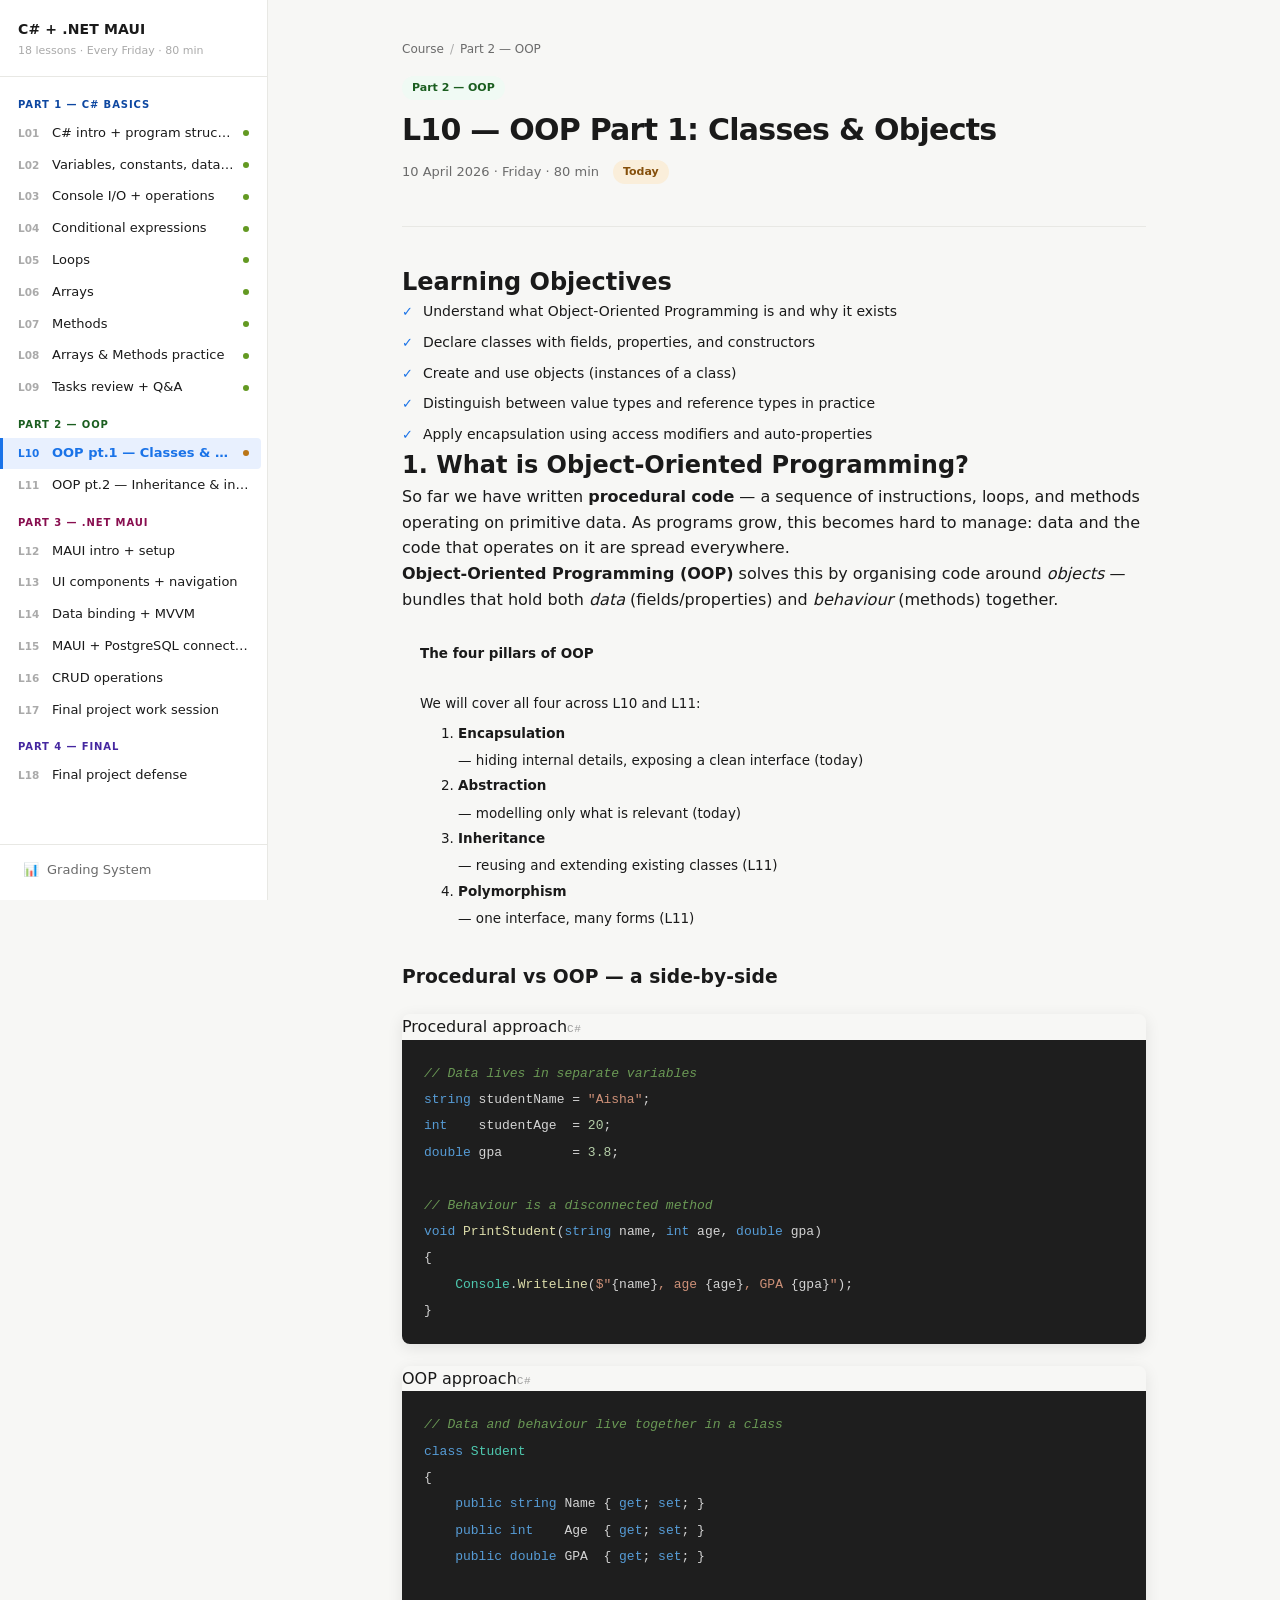
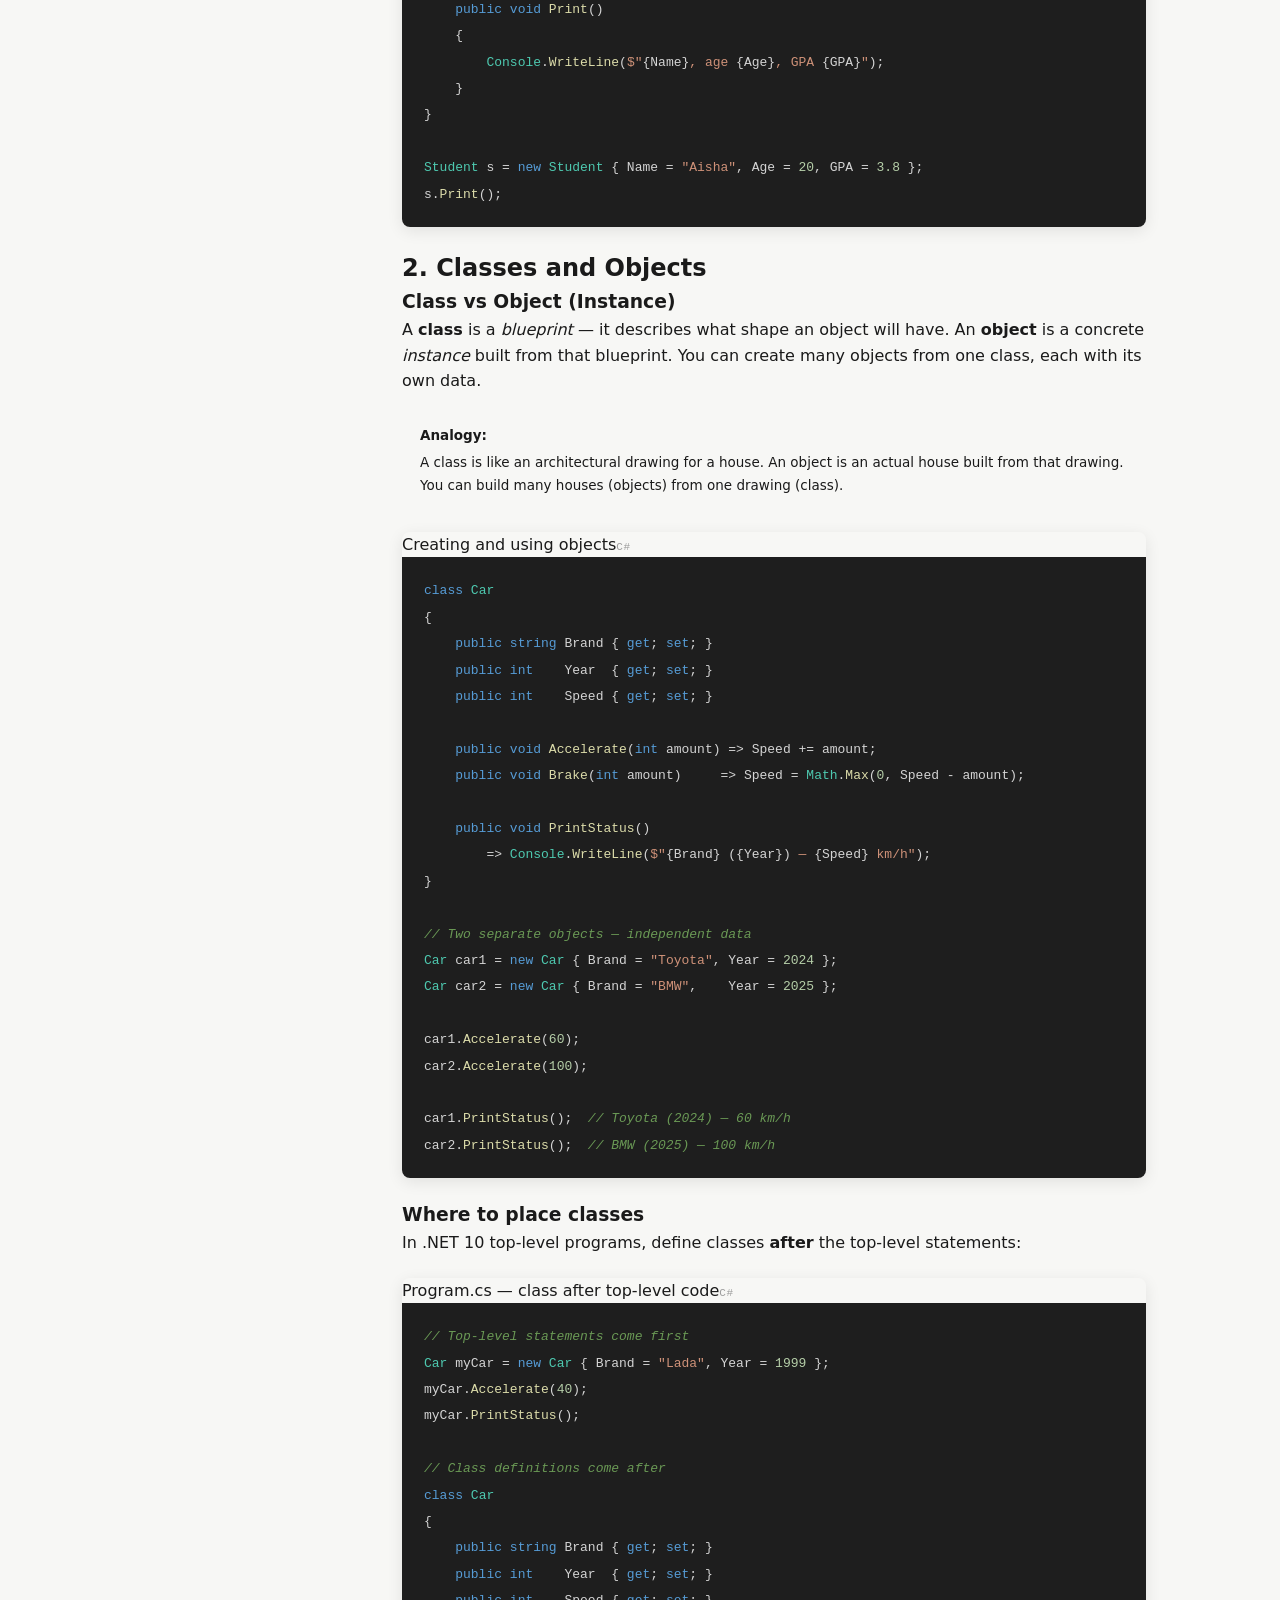
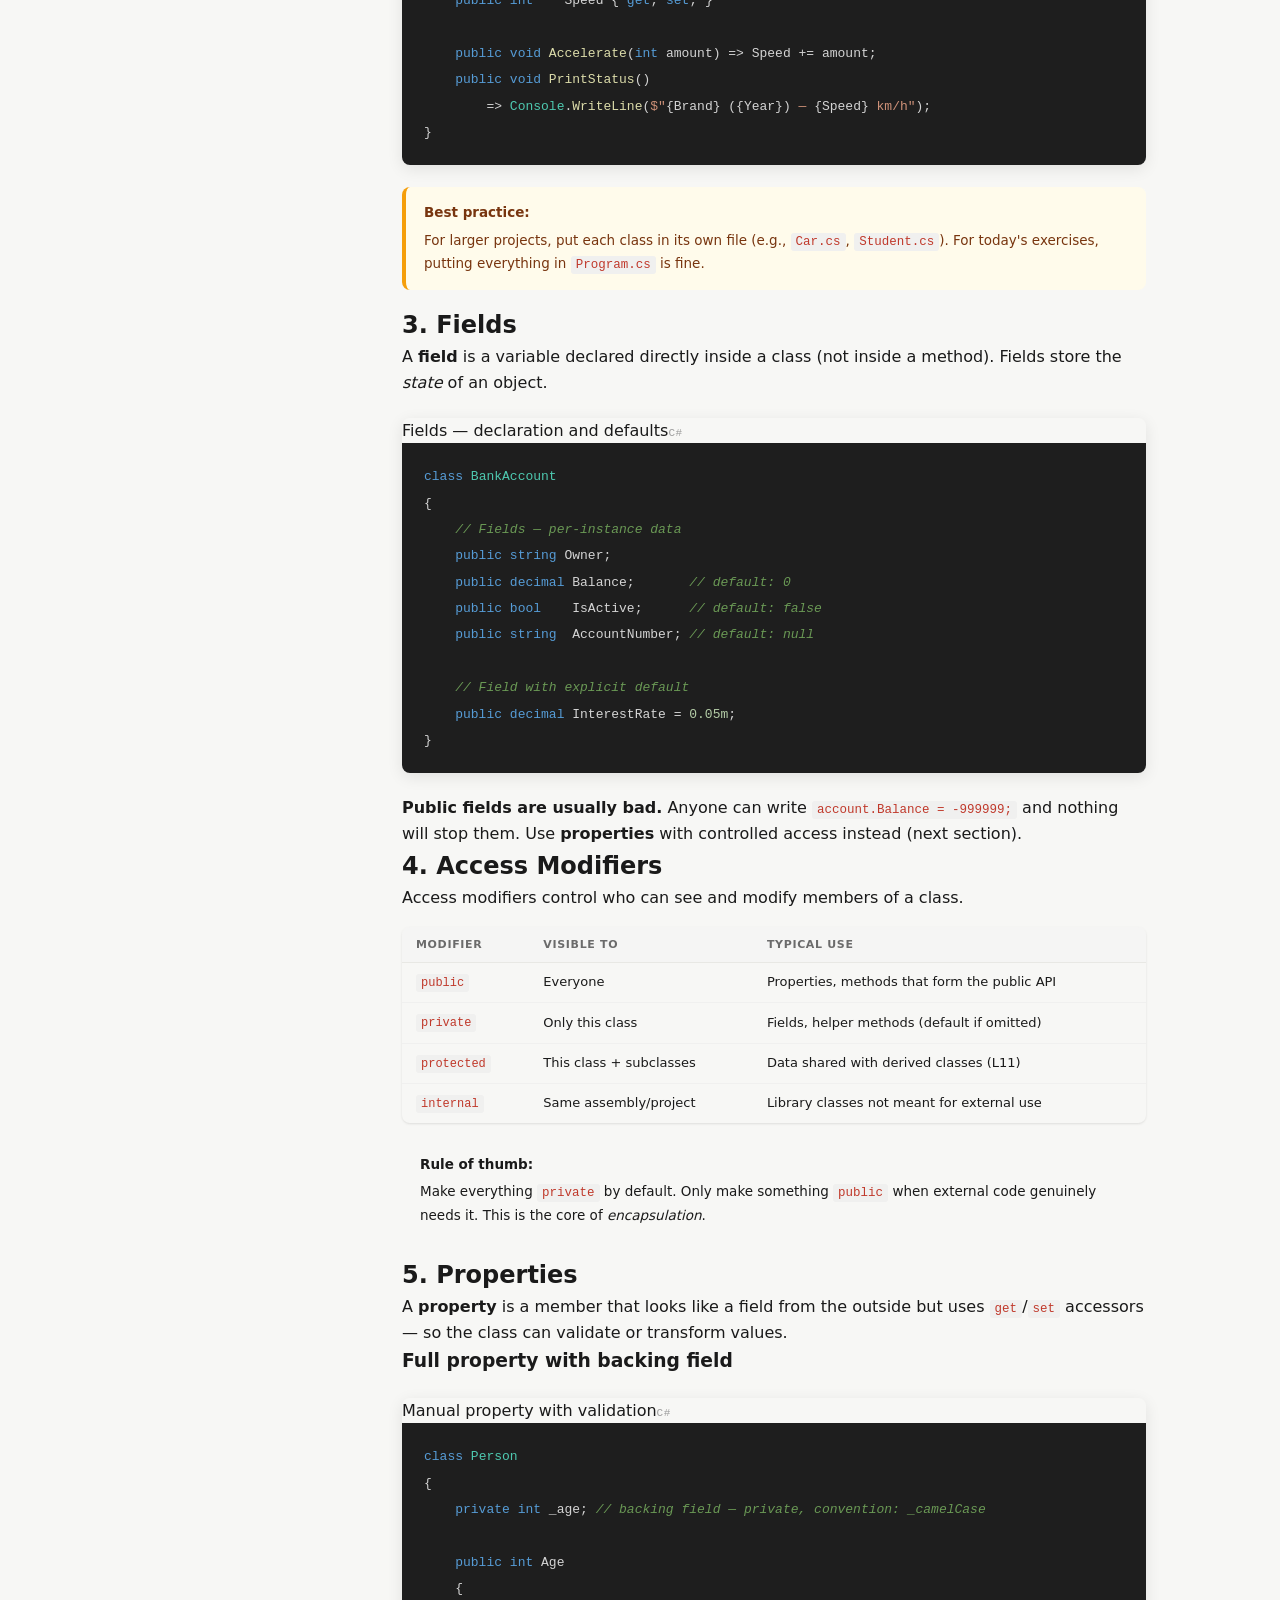
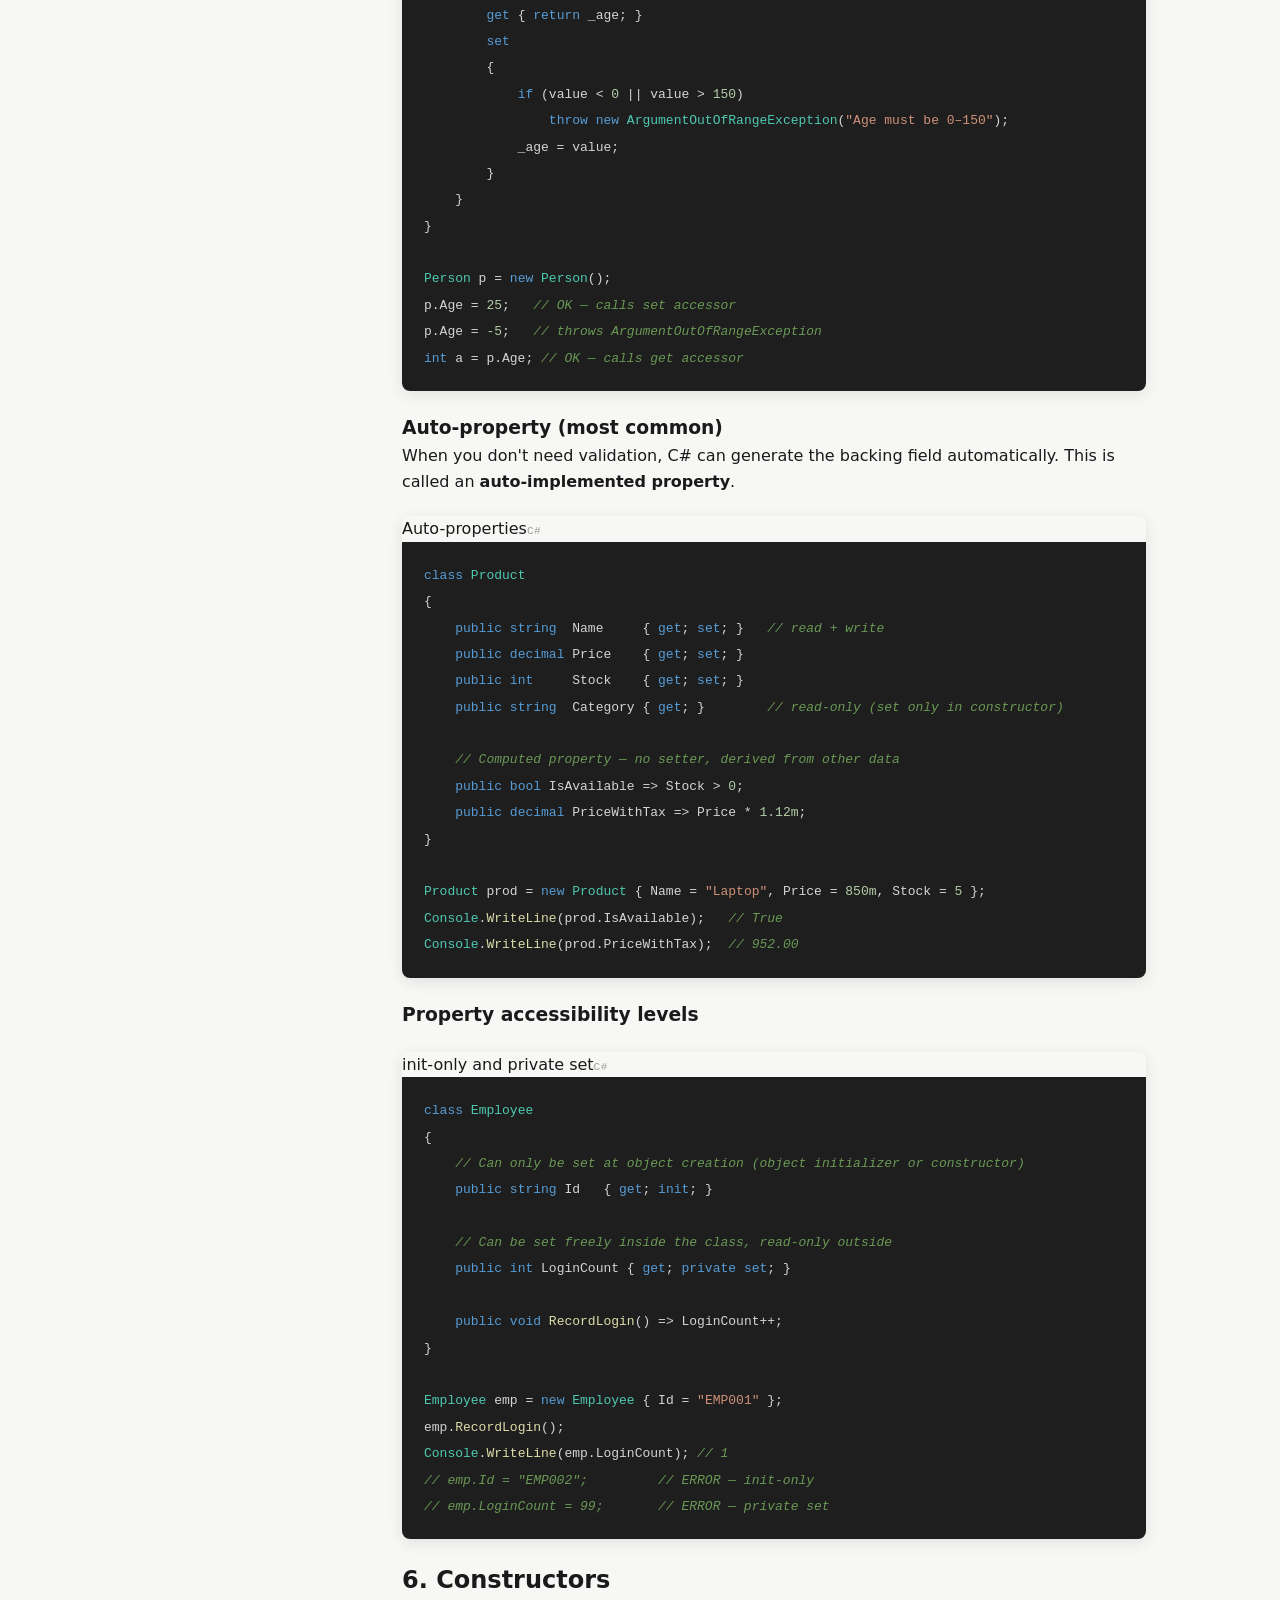
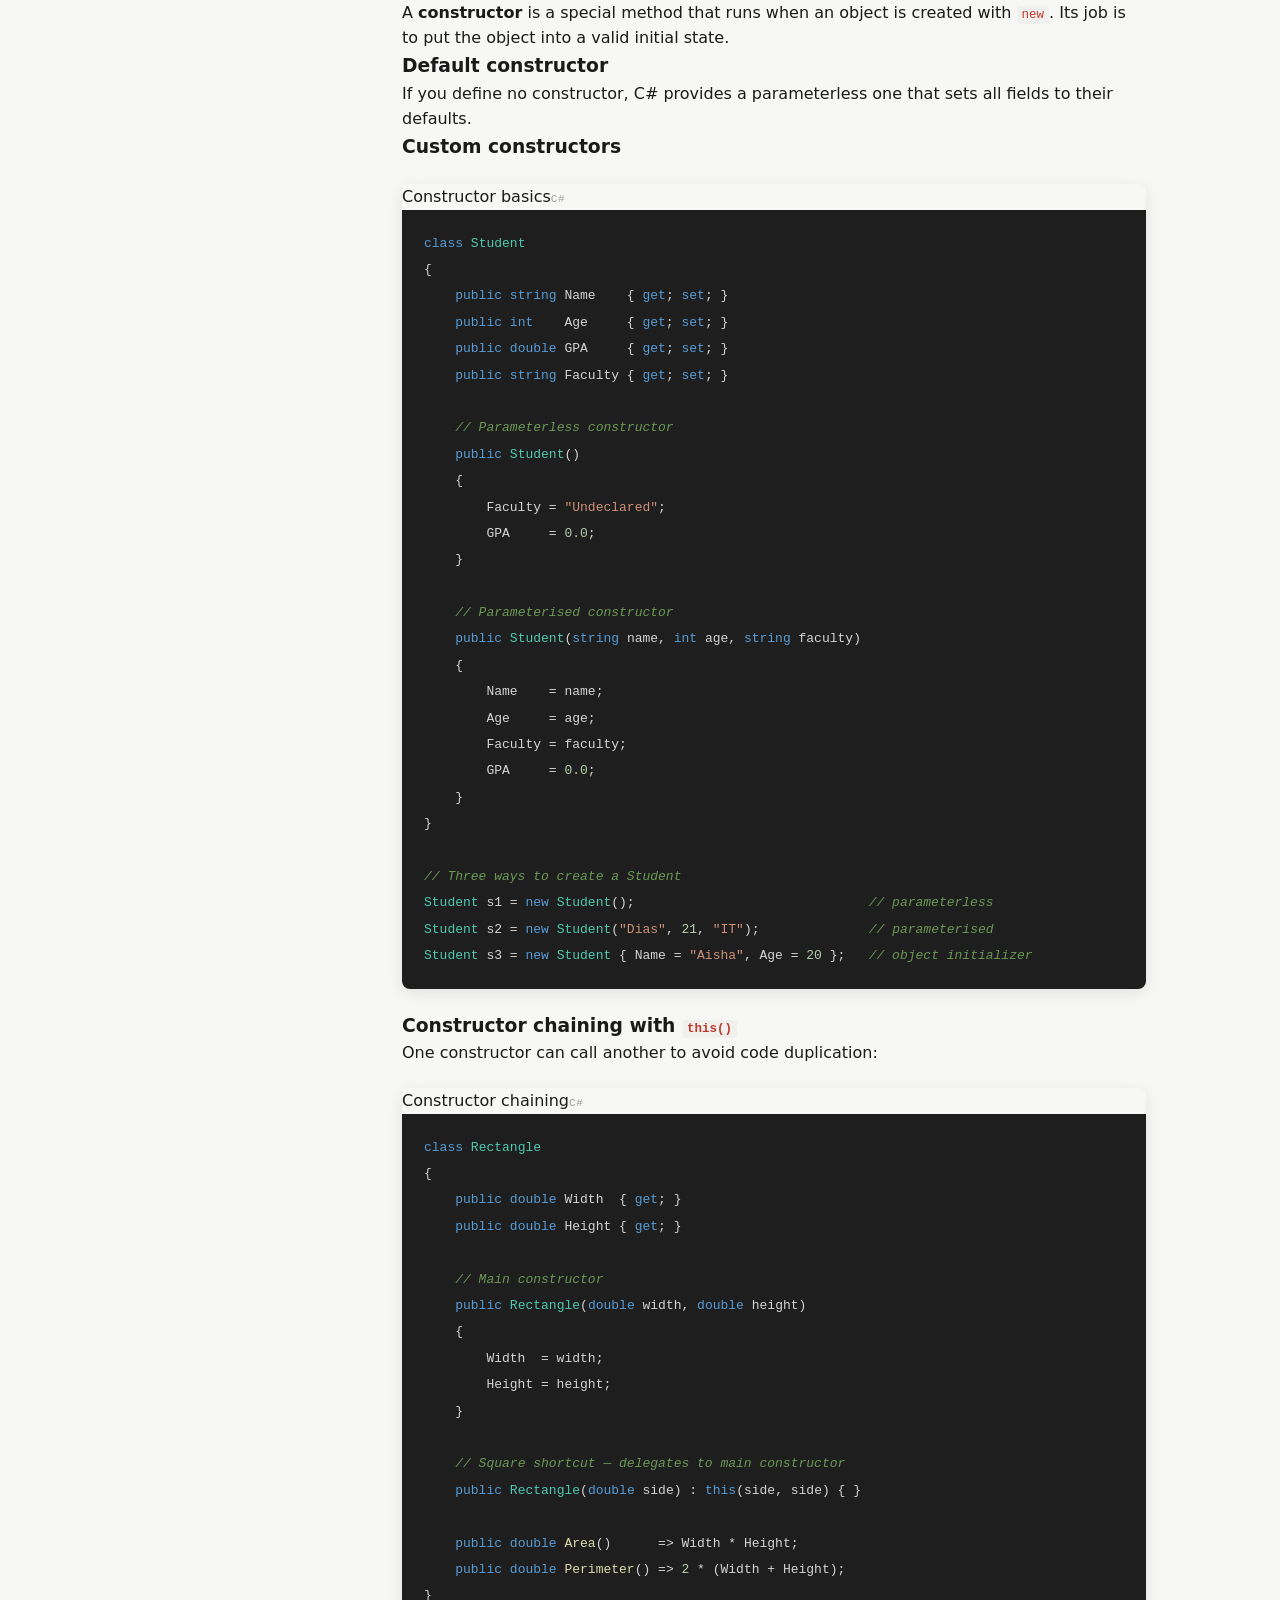
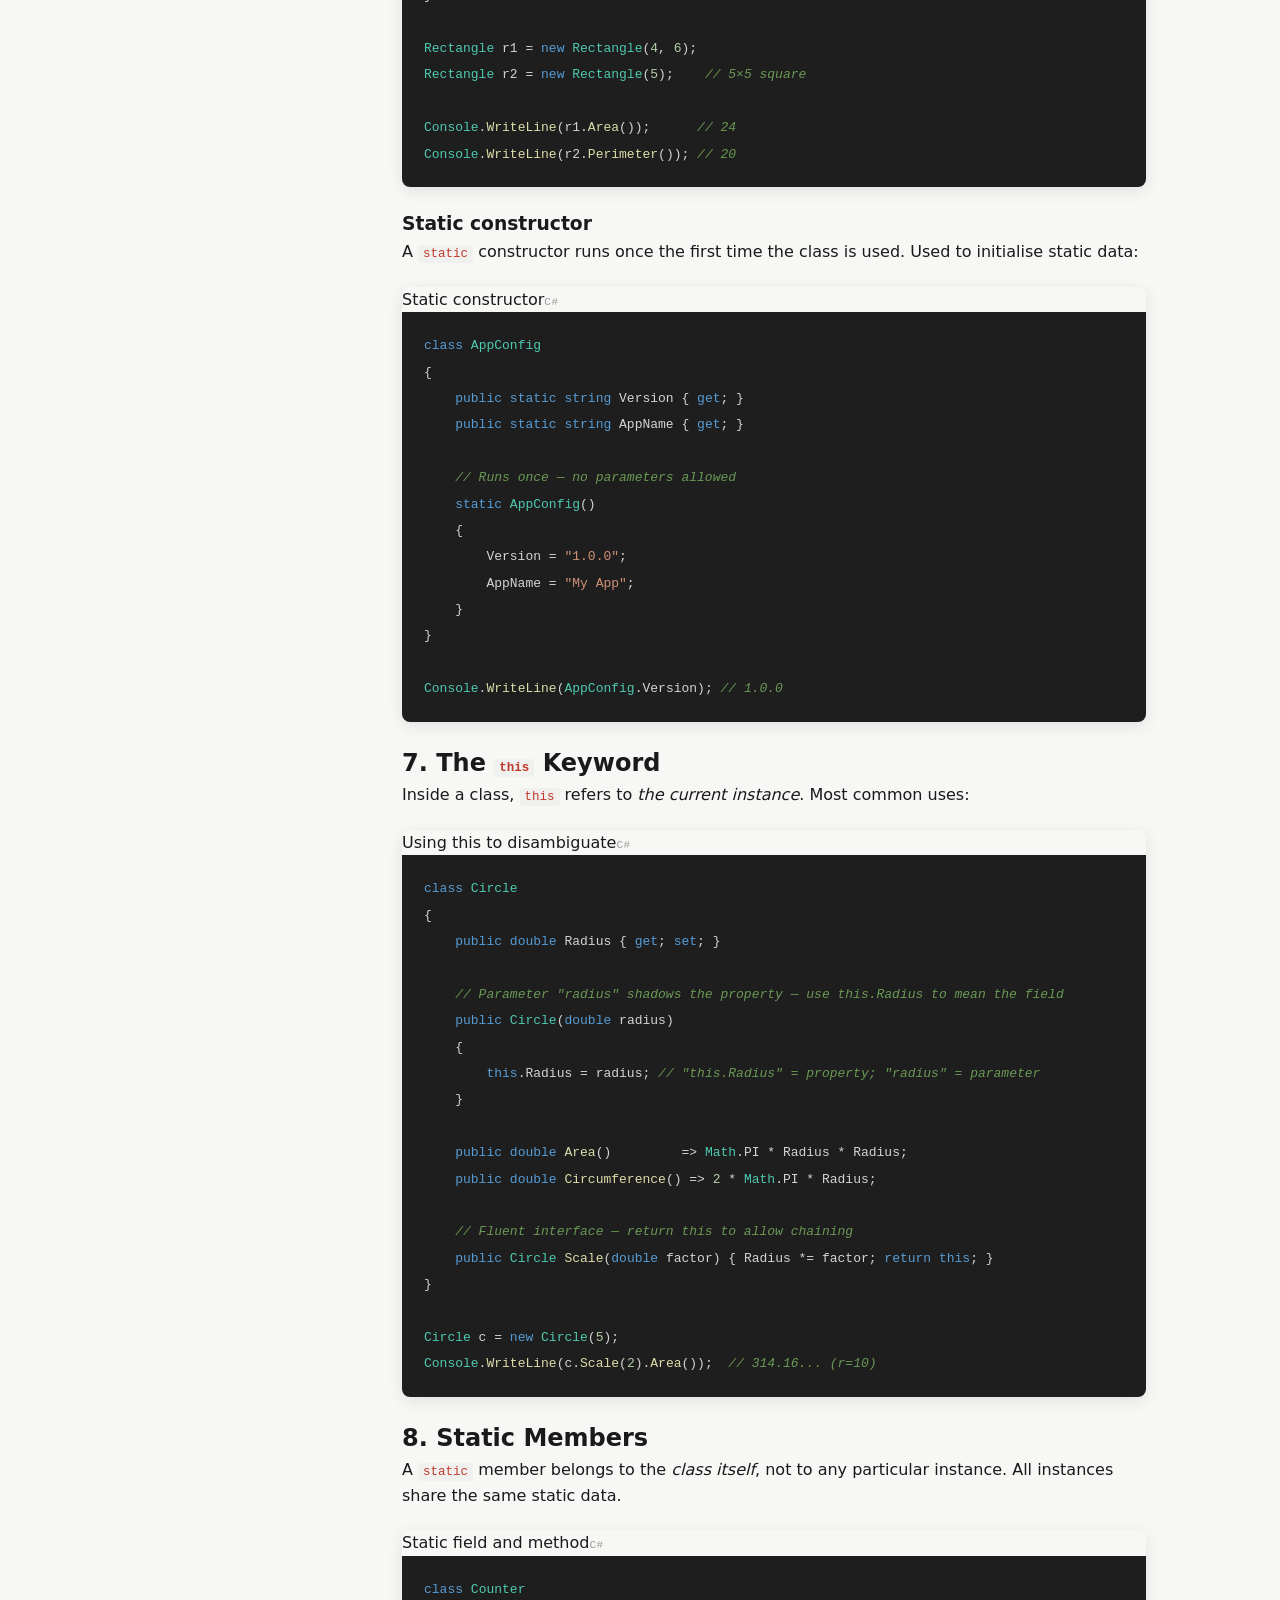
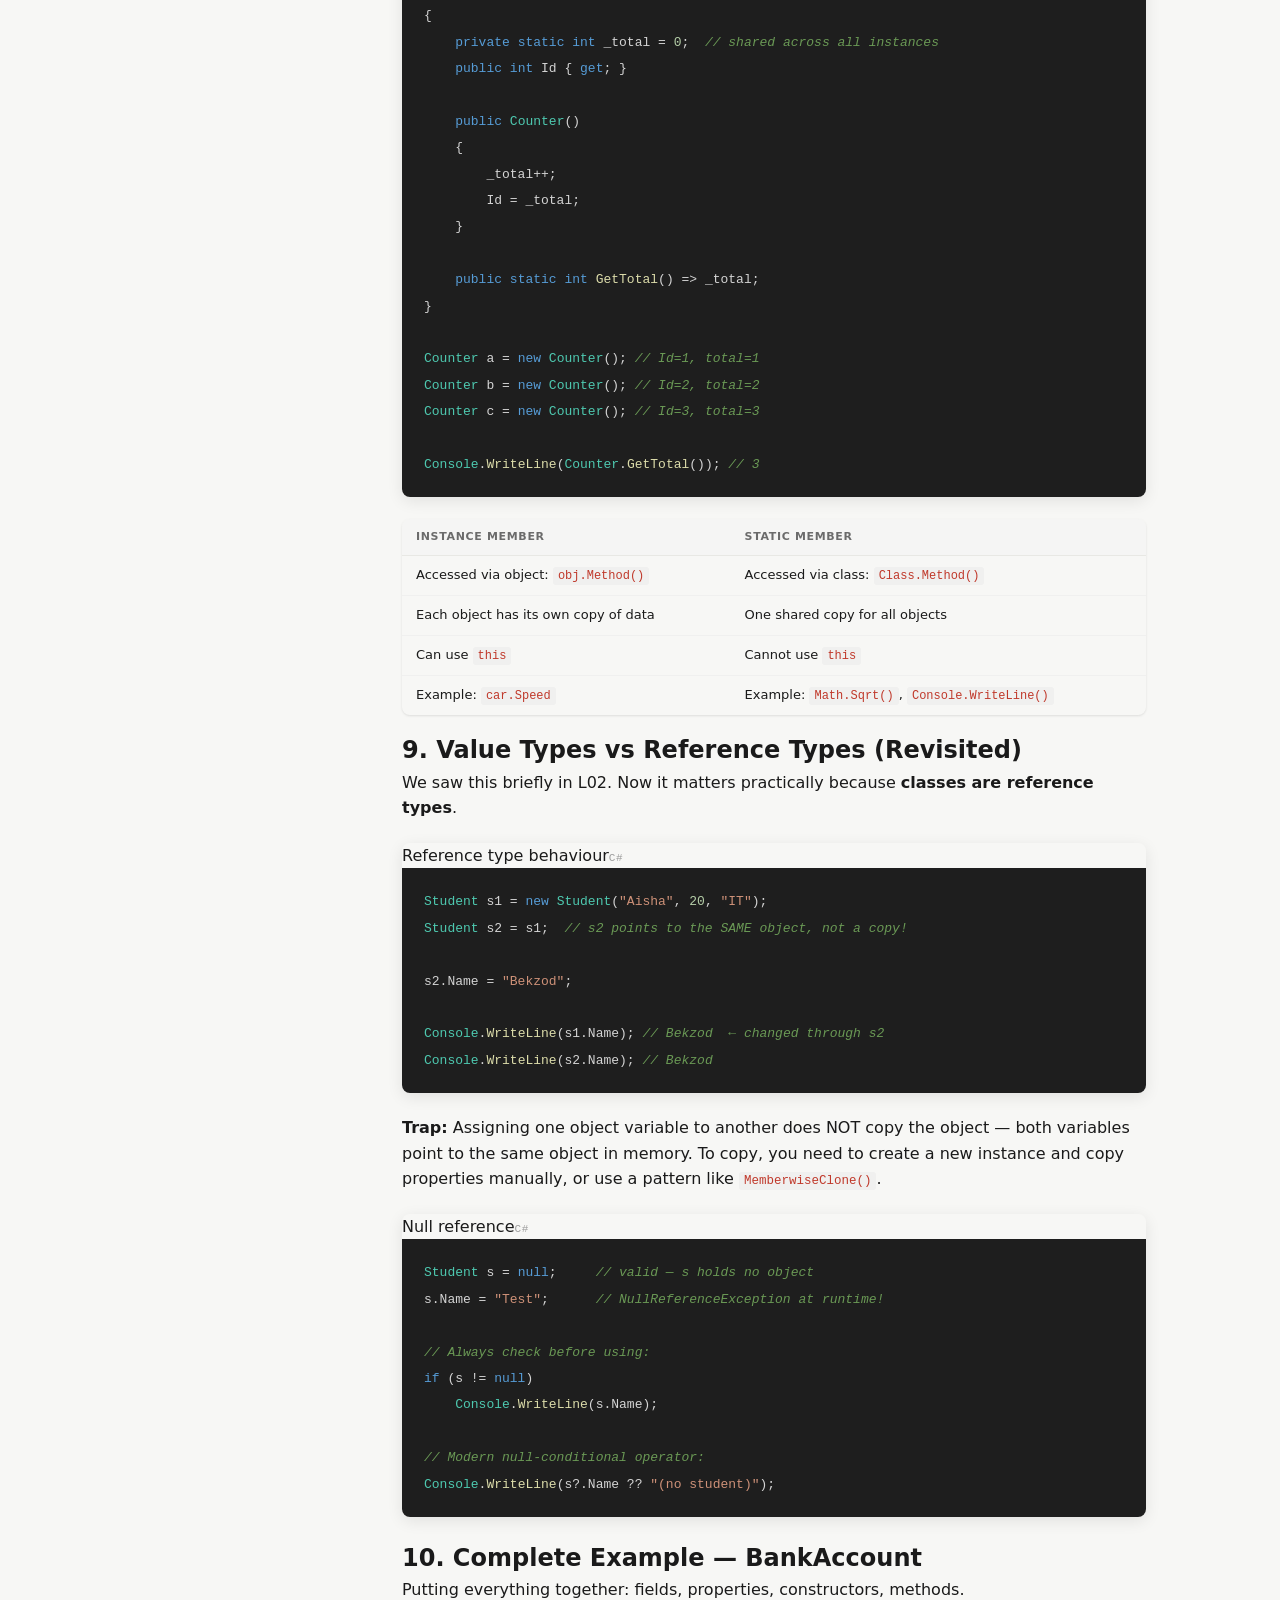
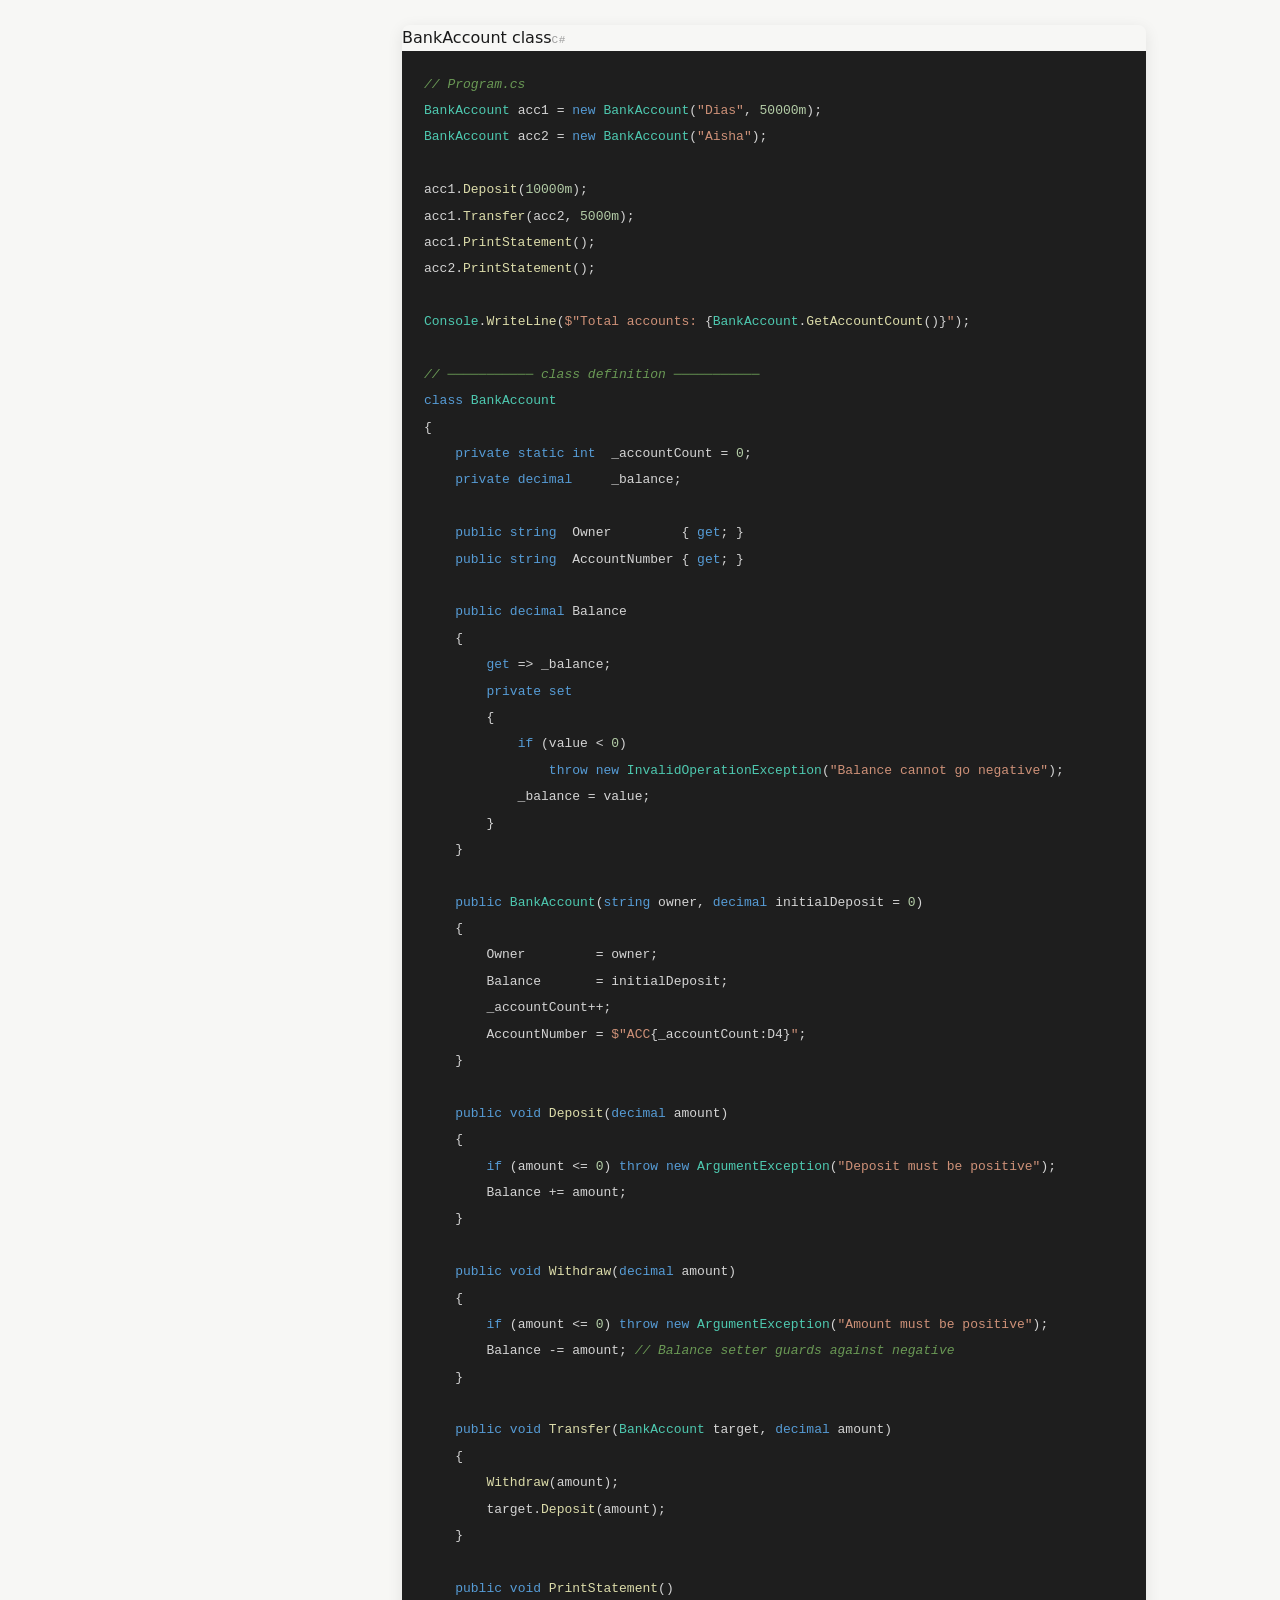
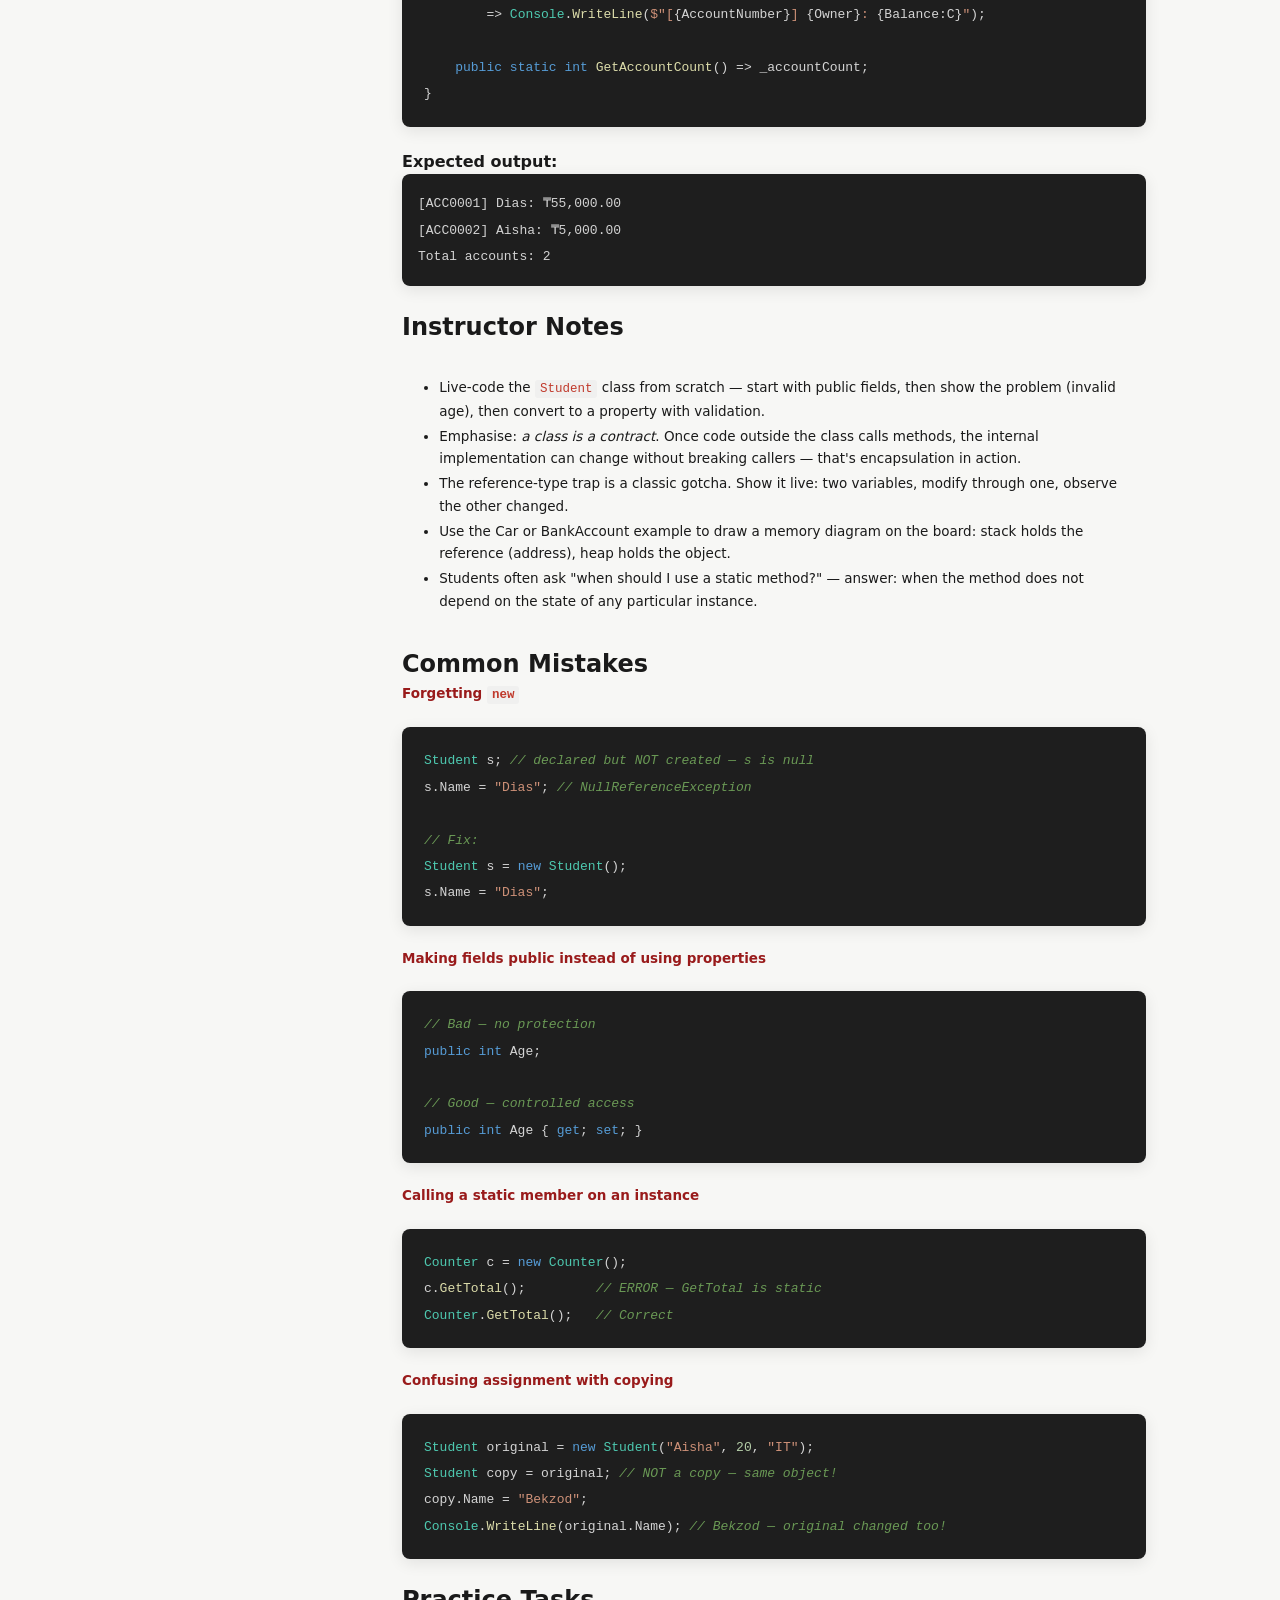
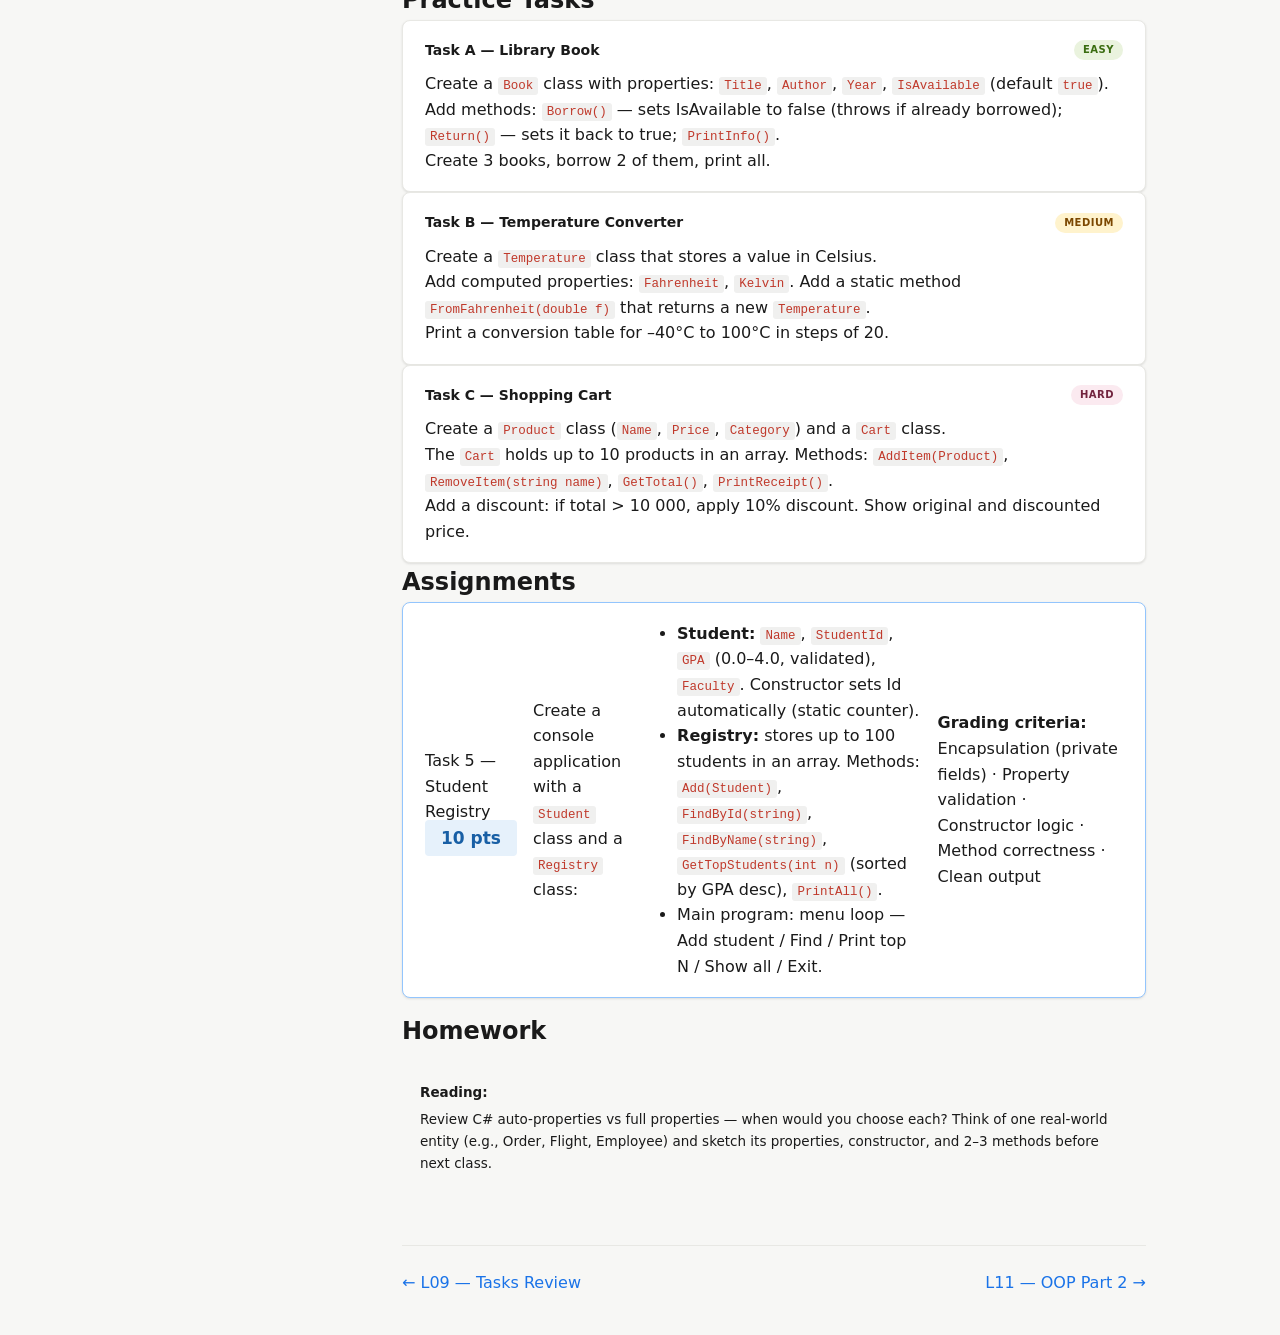
==== lessons/l10.html @ 63abb32a "Add files via upload" ====
<!DOCTYPE html>
<html lang="en">
<head>
  <meta charset="UTF-8">
  <meta name="viewport" content="width=device-width, initial-scale=1.0">
  <title>L10 — OOP Part 1: Classes &amp; Objects | C# + .NET MAUI</title>
  <link rel="stylesheet" href="../styles.css">
</head>
<body data-page="l10" data-root="../">

  <button class="hamburger" id="hamburger" aria-label="Toggle navigation" aria-expanded="false">
    <span></span><span></span><span></span>
  </button>
  <div class="sidebar-overlay" id="sidebar-overlay"></div>
  <aside id="sidebar" class="sidebar"></aside>

  <main class="main-content">
    <div class="content">

      <div class="lesson-header">
        <div class="breadcrumb">
          <a href="../index.html">Course</a>
          <span class="breadcrumb-sep">/</span>
          <span>Part 2 — OOP</span>
        </div>
        <span class="part-badge p2">Part 2 — OOP</span>
        <h1>L10 — OOP Part 1: Classes &amp; Objects</h1>
        <div class="lesson-meta-row">
          <span class="lesson-date">10 April 2026 &middot; Friday &middot; 80 min</span>
          <span class="status-badge today">Today</span>
        </div>
      </div>

      <!-- LEARNING OBJECTIVES -->
      <section class="section">
        <h2>Learning Objectives</h2>
        <ul class="objectives-list">
          <li>Understand what Object-Oriented Programming is and why it exists</li>
          <li>Declare classes with fields, properties, and constructors</li>
          <li>Create and use objects (instances of a class)</li>
          <li>Distinguish between value types and reference types in practice</li>
          <li>Apply encapsulation using access modifiers and auto-properties</li>
        </ul>
      </section>

      <!-- THEORY: WHAT IS OOP -->
      <section class="section">
        <h2>1. What is Object-Oriented Programming?</h2>
        <p>
          So far we have written <strong>procedural code</strong> — a sequence of instructions, loops, and methods
          operating on primitive data. As programs grow, this becomes hard to manage: data and the code that operates
          on it are spread everywhere.
        </p>
        <p>
          <strong>Object-Oriented Programming (OOP)</strong> solves this by organising code around <em>objects</em> —
          bundles that hold both <em>data</em> (fields/properties) and <em>behaviour</em> (methods) together.
        </p>

        <div class="info-box">
          <strong>The four pillars of OOP</strong><br>
          We will cover all four across L10 and L11:
          <ol style="margin:0.5rem 0 0 1.2rem;">
            <li><strong>Encapsulation</strong> — hiding internal details, exposing a clean interface (today)</li>
            <li><strong>Abstraction</strong> — modelling only what is relevant (today)</li>
            <li><strong>Inheritance</strong> — reusing and extending existing classes (L11)</li>
            <li><strong>Polymorphism</strong> — one interface, many forms (L11)</li>
          </ol>
        </div>

        <h3>Procedural vs OOP — a side-by-side</h3>
        <div class="code-block">
          <div class="code-header"><span>Procedural approach</span><span class="code-lang">C#</span></div>
          <pre><code><span class="cmt">// Data lives in separate variables</span>
<span class="kw">string</span> studentName = <span class="str">"Aisha"</span>;
<span class="kw">int</span>    studentAge  = <span class="num">20</span>;
<span class="kw">double</span> gpa         = <span class="num">3.8</span>;

<span class="cmt">// Behaviour is a disconnected method</span>
<span class="kw">void</span> <span class="met">PrintStudent</span>(<span class="kw">string</span> name, <span class="kw">int</span> age, <span class="kw">double</span> gpa)
{
    <span class="cls">Console</span>.<span class="met">WriteLine</span>(<span class="str">$"</span>{name}<span class="str">, age </span>{age}<span class="str">, GPA </span>{gpa}<span class="str">"</span>);
}</code></pre>
        </div>

        <div class="code-block">
          <div class="code-header"><span>OOP approach</span><span class="code-lang">C#</span></div>
          <pre><code><span class="cmt">// Data and behaviour live together in a class</span>
<span class="kw">class</span> <span class="cls">Student</span>
{
    <span class="kw">public string</span> Name { <span class="kw">get</span>; <span class="kw">set</span>; }
    <span class="kw">public int</span>    Age  { <span class="kw">get</span>; <span class="kw">set</span>; }
    <span class="kw">public double</span> GPA  { <span class="kw">get</span>; <span class="kw">set</span>; }

    <span class="kw">public void</span> <span class="met">Print</span>()
    {
        <span class="cls">Console</span>.<span class="met">WriteLine</span>(<span class="str">$"</span>{Name}<span class="str">, age </span>{Age}<span class="str">, GPA </span>{GPA}<span class="str">"</span>);
    }
}

<span class="cls">Student</span> s = <span class="kw">new</span> <span class="cls">Student</span> { Name = <span class="str">"Aisha"</span>, Age = <span class="num">20</span>, GPA = <span class="num">3.8</span> };
s.<span class="met">Print</span>();</code></pre>
        </div>
      </section>

      <!-- THEORY: CLASSES -->
      <section class="section">
        <h2>2. Classes and Objects</h2>

        <h3>Class vs Object (Instance)</h3>
        <p>
          A <strong>class</strong> is a <em>blueprint</em> — it describes what shape an object will have.
          An <strong>object</strong> is a concrete <em>instance</em> built from that blueprint.
          You can create many objects from one class, each with its own data.
        </p>

        <div class="info-box">
          <strong>Analogy:</strong> A class is like an architectural drawing for a house.
          An object is an actual house built from that drawing.
          You can build many houses (objects) from one drawing (class).
        </div>

        <div class="code-block">
          <div class="code-header"><span>Creating and using objects</span><span class="code-lang">C#</span></div>
          <pre><code><span class="kw">class</span> <span class="cls">Car</span>
{
    <span class="kw">public string</span> Brand { <span class="kw">get</span>; <span class="kw">set</span>; }
    <span class="kw">public int</span>    Year  { <span class="kw">get</span>; <span class="kw">set</span>; }
    <span class="kw">public int</span>    Speed { <span class="kw">get</span>; <span class="kw">set</span>; }

    <span class="kw">public void</span> <span class="met">Accelerate</span>(<span class="kw">int</span> amount) => Speed += amount;
    <span class="kw">public void</span> <span class="met">Brake</span>(<span class="kw">int</span> amount)     => Speed = <span class="cls">Math</span>.<span class="met">Max</span>(<span class="num">0</span>, Speed - amount);

    <span class="kw">public void</span> <span class="met">PrintStatus</span>()
        => <span class="cls">Console</span>.<span class="met">WriteLine</span>(<span class="str">$"</span>{Brand} ({Year})<span class="str"> — </span>{Speed}<span class="str"> km/h"</span>);
}

<span class="cmt">// Two separate objects — independent data</span>
<span class="cls">Car</span> car1 = <span class="kw">new</span> <span class="cls">Car</span> { Brand = <span class="str">"Toyota"</span>, Year = <span class="num">2024</span> };
<span class="cls">Car</span> car2 = <span class="kw">new</span> <span class="cls">Car</span> { Brand = <span class="str">"BMW"</span>,    Year = <span class="num">2025</span> };

car1.<span class="met">Accelerate</span>(<span class="num">60</span>);
car2.<span class="met">Accelerate</span>(<span class="num">100</span>);

car1.<span class="met">PrintStatus</span>();  <span class="cmt">// Toyota (2024) — 60 km/h</span>
car2.<span class="met">PrintStatus</span>();  <span class="cmt">// BMW (2025) — 100 km/h</span></code></pre>
        </div>

        <h3>Where to place classes</h3>
        <p>In .NET 10 top-level programs, define classes <strong>after</strong> the top-level statements:</p>
        <div class="code-block">
          <div class="code-header"><span>Program.cs — class after top-level code</span><span class="code-lang">C#</span></div>
          <pre><code><span class="cmt">// Top-level statements come first</span>
<span class="cls">Car</span> myCar = <span class="kw">new</span> <span class="cls">Car</span> { Brand = <span class="str">"Lada"</span>, Year = <span class="num">1999</span> };
myCar.<span class="met">Accelerate</span>(<span class="num">40</span>);
myCar.<span class="met">PrintStatus</span>();

<span class="cmt">// Class definitions come after</span>
<span class="kw">class</span> <span class="cls">Car</span>
{
    <span class="kw">public string</span> Brand { <span class="kw">get</span>; <span class="kw">set</span>; }
    <span class="kw">public int</span>    Year  { <span class="kw">get</span>; <span class="kw">set</span>; }
    <span class="kw">public int</span>    Speed { <span class="kw">get</span>; <span class="kw">set</span>; }

    <span class="kw">public void</span> <span class="met">Accelerate</span>(<span class="kw">int</span> amount) => Speed += amount;
    <span class="kw">public void</span> <span class="met">PrintStatus</span>()
        => <span class="cls">Console</span>.<span class="met">WriteLine</span>(<span class="str">$"</span>{Brand} ({Year})<span class="str"> — </span>{Speed}<span class="str"> km/h"</span>);
}</code></pre>
        </div>

        <div class="info-box warning">
          <strong>Best practice:</strong> For larger projects, put each class in its own file
          (e.g., <code>Car.cs</code>, <code>Student.cs</code>). For today's exercises, putting
          everything in <code>Program.cs</code> is fine.
        </div>
      </section>

      <!-- THEORY: FIELDS -->
      <section class="section">
        <h2>3. Fields</h2>
        <p>
          A <strong>field</strong> is a variable declared directly inside a class (not inside a method).
          Fields store the <em>state</em> of an object.
        </p>
        <div class="code-block">
          <div class="code-header"><span>Fields — declaration and defaults</span><span class="code-lang">C#</span></div>
          <pre><code><span class="kw">class</span> <span class="cls">BankAccount</span>
{
    <span class="cmt">// Fields — per-instance data</span>
    <span class="kw">public string</span> Owner;
    <span class="kw">public decimal</span> Balance;       <span class="cmt">// default: 0</span>
    <span class="kw">public bool</span>    IsActive;      <span class="cmt">// default: false</span>
    <span class="kw">public string</span>  AccountNumber; <span class="cmt">// default: null</span>

    <span class="cmt">// Field with explicit default</span>
    <span class="kw">public decimal</span> InterestRate = <span class="num">0.05m</span>;
}</code></pre>
        </div>

        <div class="warning-box">
          <strong>Public fields are usually bad.</strong> Anyone can write
          <code>account.Balance = -999999;</code> and nothing will stop them.
          Use <strong>properties</strong> with controlled access instead (next section).
        </div>
      </section>

      <!-- THEORY: ACCESS MODIFIERS -->
      <section class="section">
        <h2>4. Access Modifiers</h2>
        <p>Access modifiers control who can see and modify members of a class.</p>

        <table class="data-table">
          <thead>
            <tr>
              <th>Modifier</th>
              <th>Visible to</th>
              <th>Typical use</th>
            </tr>
          </thead>
          <tbody>
            <tr>
              <td><code>public</code></td>
              <td>Everyone</td>
              <td>Properties, methods that form the public API</td>
            </tr>
            <tr>
              <td><code>private</code></td>
              <td>Only this class</td>
              <td>Fields, helper methods (default if omitted)</td>
            </tr>
            <tr>
              <td><code>protected</code></td>
              <td>This class + subclasses</td>
              <td>Data shared with derived classes (L11)</td>
            </tr>
            <tr>
              <td><code>internal</code></td>
              <td>Same assembly/project</td>
              <td>Library classes not meant for external use</td>
            </tr>
          </tbody>
        </table>

        <div class="info-box">
          <strong>Rule of thumb:</strong> Make everything <code>private</code> by default.
          Only make something <code>public</code> when external code genuinely needs it.
          This is the core of <em>encapsulation</em>.
        </div>
      </section>

      <!-- THEORY: PROPERTIES -->
      <section class="section">
        <h2>5. Properties</h2>
        <p>
          A <strong>property</strong> is a member that looks like a field from the outside
          but uses <code>get</code>/<code>set</code> accessors — so the class can validate or transform values.
        </p>

        <h3>Full property with backing field</h3>
        <div class="code-block">
          <div class="code-header"><span>Manual property with validation</span><span class="code-lang">C#</span></div>
          <pre><code><span class="kw">class</span> <span class="cls">Person</span>
{
    <span class="kw">private int</span> _age; <span class="cmt">// backing field — private, convention: _camelCase</span>

    <span class="kw">public int</span> Age
    {
        <span class="kw">get</span> { <span class="kw">return</span> _age; }
        <span class="kw">set</span>
        {
            <span class="kw">if</span> (value &lt; <span class="num">0</span> || value &gt; <span class="num">150</span>)
                <span class="kw">throw new</span> <span class="cls">ArgumentOutOfRangeException</span>(<span class="str">"Age must be 0–150"</span>);
            _age = value;
        }
    }
}

<span class="cls">Person</span> p = <span class="kw">new</span> <span class="cls">Person</span>();
p.Age = <span class="num">25</span>;   <span class="cmt">// OK — calls set accessor</span>
p.Age = <span class="num">-5</span>;   <span class="cmt">// throws ArgumentOutOfRangeException</span>
<span class="kw">int</span> a = p.Age; <span class="cmt">// OK — calls get accessor</span></code></pre>
        </div>

        <h3>Auto-property (most common)</h3>
        <p>
          When you don't need validation, C# can generate the backing field automatically.
          This is called an <strong>auto-implemented property</strong>.
        </p>
        <div class="code-block">
          <div class="code-header"><span>Auto-properties</span><span class="code-lang">C#</span></div>
          <pre><code><span class="kw">class</span> <span class="cls">Product</span>
{
    <span class="kw">public string</span>  Name     { <span class="kw">get</span>; <span class="kw">set</span>; }   <span class="cmt">// read + write</span>
    <span class="kw">public decimal</span> Price    { <span class="kw">get</span>; <span class="kw">set</span>; }
    <span class="kw">public int</span>     Stock    { <span class="kw">get</span>; <span class="kw">set</span>; }
    <span class="kw">public string</span>  Category { <span class="kw">get</span>; }        <span class="cmt">// read-only (set only in constructor)</span>

    <span class="cmt">// Computed property — no setter, derived from other data</span>
    <span class="kw">public bool</span> IsAvailable =&gt; Stock &gt; <span class="num">0</span>;
    <span class="kw">public decimal</span> PriceWithTax =&gt; Price * <span class="num">1.12m</span>;
}

<span class="cls">Product</span> prod = <span class="kw">new</span> <span class="cls">Product</span> { Name = <span class="str">"Laptop"</span>, Price = <span class="num">850m</span>, Stock = <span class="num">5</span> };
<span class="cls">Console</span>.<span class="met">WriteLine</span>(prod.IsAvailable);   <span class="cmt">// True</span>
<span class="cls">Console</span>.<span class="met">WriteLine</span>(prod.PriceWithTax);  <span class="cmt">// 952.00</span></code></pre>
        </div>

        <h3>Property accessibility levels</h3>
        <div class="code-block">
          <div class="code-header"><span>init-only and private set</span><span class="code-lang">C#</span></div>
          <pre><code><span class="kw">class</span> <span class="cls">Employee</span>
{
    <span class="cmt">// Can only be set at object creation (object initializer or constructor)</span>
    <span class="kw">public string</span> Id   { <span class="kw">get</span>; <span class="kw">init</span>; }

    <span class="cmt">// Can be set freely inside the class, read-only outside</span>
    <span class="kw">public int</span> LoginCount { <span class="kw">get</span>; <span class="kw">private set</span>; }

    <span class="kw">public void</span> <span class="met">RecordLogin</span>() => LoginCount++;
}

<span class="cls">Employee</span> emp = <span class="kw">new</span> <span class="cls">Employee</span> { Id = <span class="str">"EMP001"</span> };
emp.<span class="met">RecordLogin</span>();
<span class="cls">Console</span>.<span class="met">WriteLine</span>(emp.LoginCount); <span class="cmt">// 1</span>
<span class="cmt">// emp.Id = "EMP002";         // ERROR — init-only</span>
<span class="cmt">// emp.LoginCount = 99;       // ERROR — private set</span></code></pre>
        </div>
      </section>

      <!-- THEORY: CONSTRUCTORS -->
      <section class="section">
        <h2>6. Constructors</h2>
        <p>
          A <strong>constructor</strong> is a special method that runs when an object is created with <code>new</code>.
          Its job is to put the object into a valid initial state.
        </p>

        <h3>Default constructor</h3>
        <p>If you define no constructor, C# provides a parameterless one that sets all fields to their defaults.</p>

        <h3>Custom constructors</h3>
        <div class="code-block">
          <div class="code-header"><span>Constructor basics</span><span class="code-lang">C#</span></div>
          <pre><code><span class="kw">class</span> <span class="cls">Student</span>
{
    <span class="kw">public string</span> Name    { <span class="kw">get</span>; <span class="kw">set</span>; }
    <span class="kw">public int</span>    Age     { <span class="kw">get</span>; <span class="kw">set</span>; }
    <span class="kw">public double</span> GPA     { <span class="kw">get</span>; <span class="kw">set</span>; }
    <span class="kw">public string</span> Faculty { <span class="kw">get</span>; <span class="kw">set</span>; }

    <span class="cmt">// Parameterless constructor</span>
    <span class="kw">public</span> <span class="cls">Student</span>()
    {
        Faculty = <span class="str">"Undeclared"</span>;
        GPA     = <span class="num">0.0</span>;
    }

    <span class="cmt">// Parameterised constructor</span>
    <span class="kw">public</span> <span class="cls">Student</span>(<span class="kw">string</span> name, <span class="kw">int</span> age, <span class="kw">string</span> faculty)
    {
        Name    = name;
        Age     = age;
        Faculty = faculty;
        GPA     = <span class="num">0.0</span>;
    }
}

<span class="cmt">// Three ways to create a Student</span>
<span class="cls">Student</span> s1 = <span class="kw">new</span> <span class="cls">Student</span>();                              <span class="cmt">// parameterless</span>
<span class="cls">Student</span> s2 = <span class="kw">new</span> <span class="cls">Student</span>(<span class="str">"Dias"</span>, <span class="num">21</span>, <span class="str">"IT"</span>);              <span class="cmt">// parameterised</span>
<span class="cls">Student</span> s3 = <span class="kw">new</span> <span class="cls">Student</span> { Name = <span class="str">"Aisha"</span>, Age = <span class="num">20</span> };   <span class="cmt">// object initializer</span></code></pre>
        </div>

        <h3>Constructor chaining with <code>this()</code></h3>
        <p>One constructor can call another to avoid code duplication:</p>
        <div class="code-block">
          <div class="code-header"><span>Constructor chaining</span><span class="code-lang">C#</span></div>
          <pre><code><span class="kw">class</span> <span class="cls">Rectangle</span>
{
    <span class="kw">public double</span> Width  { <span class="kw">get</span>; }
    <span class="kw">public double</span> Height { <span class="kw">get</span>; }

    <span class="cmt">// Main constructor</span>
    <span class="kw">public</span> <span class="cls">Rectangle</span>(<span class="kw">double</span> width, <span class="kw">double</span> height)
    {
        Width  = width;
        Height = height;
    }

    <span class="cmt">// Square shortcut — delegates to main constructor</span>
    <span class="kw">public</span> <span class="cls">Rectangle</span>(<span class="kw">double</span> side) : <span class="kw">this</span>(side, side) { }

    <span class="kw">public double</span> <span class="met">Area</span>()      => Width * Height;
    <span class="kw">public double</span> <span class="met">Perimeter</span>() => <span class="num">2</span> * (Width + Height);
}

<span class="cls">Rectangle</span> r1 = <span class="kw">new</span> <span class="cls">Rectangle</span>(<span class="num">4</span>, <span class="num">6</span>);
<span class="cls">Rectangle</span> r2 = <span class="kw">new</span> <span class="cls">Rectangle</span>(<span class="num">5</span>);    <span class="cmt">// 5×5 square</span>

<span class="cls">Console</span>.<span class="met">WriteLine</span>(r1.<span class="met">Area</span>());      <span class="cmt">// 24</span>
<span class="cls">Console</span>.<span class="met">WriteLine</span>(r2.<span class="met">Perimeter</span>()); <span class="cmt">// 20</span></code></pre>
        </div>

        <h3>Static constructor</h3>
        <p>
          A <code>static</code> constructor runs once the first time the class is used.
          Used to initialise static data:
        </p>
        <div class="code-block">
          <div class="code-header"><span>Static constructor</span><span class="code-lang">C#</span></div>
          <pre><code><span class="kw">class</span> <span class="cls">AppConfig</span>
{
    <span class="kw">public static string</span> Version { <span class="kw">get</span>; }
    <span class="kw">public static string</span> AppName { <span class="kw">get</span>; }

    <span class="cmt">// Runs once — no parameters allowed</span>
    <span class="kw">static</span> <span class="cls">AppConfig</span>()
    {
        Version = <span class="str">"1.0.0"</span>;
        AppName = <span class="str">"My App"</span>;
    }
}

<span class="cls">Console</span>.<span class="met">WriteLine</span>(<span class="cls">AppConfig</span>.Version); <span class="cmt">// 1.0.0</span></code></pre>
        </div>
      </section>

      <!-- THEORY: THIS KEYWORD -->
      <section class="section">
        <h2>7. The <code>this</code> Keyword</h2>
        <p>
          Inside a class, <code>this</code> refers to <em>the current instance</em>.
          Most common uses:
        </p>
        <div class="code-block">
          <div class="code-header"><span>Using this to disambiguate</span><span class="code-lang">C#</span></div>
          <pre><code><span class="kw">class</span> <span class="cls">Circle</span>
{
    <span class="kw">public double</span> Radius { <span class="kw">get</span>; <span class="kw">set</span>; }

    <span class="cmt">// Parameter "radius" shadows the property — use this.Radius to mean the field</span>
    <span class="kw">public</span> <span class="cls">Circle</span>(<span class="kw">double</span> radius)
    {
        <span class="kw">this</span>.Radius = radius; <span class="cmt">// "this.Radius" = property; "radius" = parameter</span>
    }

    <span class="kw">public double</span> <span class="met">Area</span>()         => <span class="cls">Math</span>.PI * Radius * Radius;
    <span class="kw">public double</span> <span class="met">Circumference</span>() => <span class="num">2</span> * <span class="cls">Math</span>.PI * Radius;

    <span class="cmt">// Fluent interface — return this to allow chaining</span>
    <span class="kw">public</span> <span class="cls">Circle</span> <span class="met">Scale</span>(<span class="kw">double</span> factor) { Radius *= factor; <span class="kw">return this</span>; }
}

<span class="cls">Circle</span> c = <span class="kw">new</span> <span class="cls">Circle</span>(<span class="num">5</span>);
<span class="cls">Console</span>.<span class="met">WriteLine</span>(c.<span class="met">Scale</span>(<span class="num">2</span>).<span class="met">Area</span>());  <span class="cmt">// 314.16... (r=10)</span></code></pre>
        </div>
      </section>

      <!-- THEORY: STATIC MEMBERS -->
      <section class="section">
        <h2>8. Static Members</h2>
        <p>
          A <code>static</code> member belongs to the <em>class itself</em>, not to any particular instance.
          All instances share the same static data.
        </p>
        <div class="code-block">
          <div class="code-header"><span>Static field and method</span><span class="code-lang">C#</span></div>
          <pre><code><span class="kw">class</span> <span class="cls">Counter</span>
{
    <span class="kw">private static int</span> _total = <span class="num">0</span>;  <span class="cmt">// shared across all instances</span>
    <span class="kw">public int</span> Id { <span class="kw">get</span>; }

    <span class="kw">public</span> <span class="cls">Counter</span>()
    {
        _total++;
        Id = _total;
    }

    <span class="kw">public static int</span> <span class="met">GetTotal</span>() => _total;
}

<span class="cls">Counter</span> a = <span class="kw">new</span> <span class="cls">Counter</span>(); <span class="cmt">// Id=1, total=1</span>
<span class="cls">Counter</span> b = <span class="kw">new</span> <span class="cls">Counter</span>(); <span class="cmt">// Id=2, total=2</span>
<span class="cls">Counter</span> c = <span class="kw">new</span> <span class="cls">Counter</span>(); <span class="cmt">// Id=3, total=3</span>

<span class="cls">Console</span>.<span class="met">WriteLine</span>(<span class="cls">Counter</span>.<span class="met">GetTotal</span>()); <span class="cmt">// 3</span></code></pre>
        </div>

        <table class="data-table">
          <thead>
            <tr><th>Instance member</th><th>Static member</th></tr>
          </thead>
          <tbody>
            <tr><td>Accessed via object: <code>obj.Method()</code></td><td>Accessed via class: <code>Class.Method()</code></td></tr>
            <tr><td>Each object has its own copy of data</td><td>One shared copy for all objects</td></tr>
            <tr><td>Can use <code>this</code></td><td>Cannot use <code>this</code></td></tr>
            <tr><td>Example: <code>car.Speed</code></td><td>Example: <code>Math.Sqrt()</code>, <code>Console.WriteLine()</code></td></tr>
          </tbody>
        </table>
      </section>

      <!-- THEORY: VALUE vs REFERENCE -->
      <section class="section">
        <h2>9. Value Types vs Reference Types (Revisited)</h2>
        <p>
          We saw this briefly in L02. Now it matters practically because <strong>classes are reference types</strong>.
        </p>
        <div class="code-block">
          <div class="code-header"><span>Reference type behaviour</span><span class="code-lang">C#</span></div>
          <pre><code><span class="cls">Student</span> s1 = <span class="kw">new</span> <span class="cls">Student</span>(<span class="str">"Aisha"</span>, <span class="num">20</span>, <span class="str">"IT"</span>);
<span class="cls">Student</span> s2 = s1;  <span class="cmt">// s2 points to the SAME object, not a copy!</span>

s2.Name = <span class="str">"Bekzod"</span>;

<span class="cls">Console</span>.<span class="met">WriteLine</span>(s1.Name); <span class="cmt">// Bekzod  ← changed through s2</span>
<span class="cls">Console</span>.<span class="met">WriteLine</span>(s2.Name); <span class="cmt">// Bekzod</span></code></pre>
        </div>

        <div class="warning-box">
          <strong>Trap:</strong> Assigning one object variable to another does NOT copy the object —
          both variables point to the same object in memory.
          To copy, you need to create a new instance and copy properties manually, or use a pattern like <code>MemberwiseClone()</code>.
        </div>

        <div class="code-block">
          <div class="code-header"><span>Null reference</span><span class="code-lang">C#</span></div>
          <pre><code><span class="cls">Student</span> s = <span class="kw">null</span>;     <span class="cmt">// valid — s holds no object</span>
s.Name = <span class="str">"Test"</span>;      <span class="cmt">// NullReferenceException at runtime!</span>

<span class="cmt">// Always check before using:</span>
<span class="kw">if</span> (s != <span class="kw">null</span>)
    <span class="cls">Console</span>.<span class="met">WriteLine</span>(s.Name);

<span class="cmt">// Modern null-conditional operator:</span>
<span class="cls">Console</span>.<span class="met">WriteLine</span>(s?.Name ?? <span class="str">"(no student)"</span>);</code></pre>
        </div>
      </section>

      <!-- COMPLETE EXAMPLE -->
      <section class="section">
        <h2>10. Complete Example — BankAccount</h2>
        <p>Putting everything together: fields, properties, constructors, methods.</p>
        <div class="code-block">
          <div class="code-header"><span>BankAccount class</span><span class="code-lang">C#</span></div>
          <pre><code><span class="cmt">// Program.cs</span>
<span class="cls">BankAccount</span> acc1 = <span class="kw">new</span> <span class="cls">BankAccount</span>(<span class="str">"Dias"</span>, <span class="num">50000m</span>);
<span class="cls">BankAccount</span> acc2 = <span class="kw">new</span> <span class="cls">BankAccount</span>(<span class="str">"Aisha"</span>);

acc1.<span class="met">Deposit</span>(<span class="num">10000m</span>);
acc1.<span class="met">Transfer</span>(acc2, <span class="num">5000m</span>);
acc1.<span class="met">PrintStatement</span>();
acc2.<span class="met">PrintStatement</span>();

<span class="cls">Console</span>.<span class="met">WriteLine</span>(<span class="str">$"Total accounts: </span>{<span class="cls">BankAccount</span>.<span class="met">GetAccountCount</span>()}<span class="str">"</span>);

<span class="cmt">// ─────────── class definition ───────────</span>
<span class="kw">class</span> <span class="cls">BankAccount</span>
{
    <span class="kw">private static int</span>  _accountCount = <span class="num">0</span>;
    <span class="kw">private decimal</span>     _balance;

    <span class="kw">public string</span>  Owner         { <span class="kw">get</span>; }
    <span class="kw">public string</span>  AccountNumber { <span class="kw">get</span>; }

    <span class="kw">public decimal</span> Balance
    {
        <span class="kw">get</span> => _balance;
        <span class="kw">private set</span>
        {
            <span class="kw">if</span> (value &lt; <span class="num">0</span>)
                <span class="kw">throw new</span> <span class="cls">InvalidOperationException</span>(<span class="str">"Balance cannot go negative"</span>);
            _balance = value;
        }
    }

    <span class="kw">public</span> <span class="cls">BankAccount</span>(<span class="kw">string</span> owner, <span class="kw">decimal</span> initialDeposit = <span class="num">0</span>)
    {
        Owner         = owner;
        Balance       = initialDeposit;
        _accountCount++;
        AccountNumber = <span class="str">$"ACC</span>{_accountCount:D4}<span class="str">"</span>;
    }

    <span class="kw">public void</span> <span class="met">Deposit</span>(<span class="kw">decimal</span> amount)
    {
        <span class="kw">if</span> (amount &lt;= <span class="num">0</span>) <span class="kw">throw new</span> <span class="cls">ArgumentException</span>(<span class="str">"Deposit must be positive"</span>);
        Balance += amount;
    }

    <span class="kw">public void</span> <span class="met">Withdraw</span>(<span class="kw">decimal</span> amount)
    {
        <span class="kw">if</span> (amount &lt;= <span class="num">0</span>) <span class="kw">throw new</span> <span class="cls">ArgumentException</span>(<span class="str">"Amount must be positive"</span>);
        Balance -= amount; <span class="cmt">// Balance setter guards against negative</span>
    }

    <span class="kw">public void</span> <span class="met">Transfer</span>(<span class="cls">BankAccount</span> target, <span class="kw">decimal</span> amount)
    {
        <span class="met">Withdraw</span>(amount);
        target.<span class="met">Deposit</span>(amount);
    }

    <span class="kw">public void</span> <span class="met">PrintStatement</span>()
        => <span class="cls">Console</span>.<span class="met">WriteLine</span>(<span class="str">$"[</span>{AccountNumber}<span class="str">] </span>{Owner}<span class="str">: </span>{Balance:C}<span class="str">"</span>);

    <span class="kw">public static int</span> <span class="met">GetAccountCount</span>() => _accountCount;
}</code></pre>
        </div>
        <p><strong>Expected output:</strong></p>
        <div class="code-block" style="margin-top:0">
          <pre style="background:#1e1e1e;color:#d4d4d4;padding:1rem;border-radius:6px;"><code>[ACC0001] Dias: ₸55,000.00
[ACC0002] Aisha: ₸5,000.00
Total accounts: 2</code></pre>
        </div>
      </section>

      <!-- INSTRUCTOR NOTES -->
      <section class="section">
        <h2>Instructor Notes</h2>
        <div class="info-box">
          <ul style="margin:0; padding-left:1.2rem;">
            <li>Live-code the <code>Student</code> class from scratch — start with public fields,
                then show the problem (invalid age), then convert to a property with validation.</li>
            <li>Emphasise: <em>a class is a contract</em>. Once code outside the class calls methods,
                the internal implementation can change without breaking callers — that's encapsulation in action.</li>
            <li>The reference-type trap is a classic gotcha. Show it live: two variables, modify through one, observe the other changed.</li>
            <li>Use the Car or BankAccount example to draw a memory diagram on the board:
                stack holds the reference (address), heap holds the object.</li>
            <li>Students often ask "when should I use a static method?" — answer:
                when the method does not depend on the state of any particular instance.</li>
          </ul>
        </div>
      </section>

      <!-- COMMON MISTAKES -->
      <section class="section">
        <h2>Common Mistakes</h2>
        <div class="mistake-block">
          <div class="mistake-title">Forgetting <code>new</code></div>
          <div class="code-block">
            <pre><code><span class="cls">Student</span> s; <span class="cmt">// declared but NOT created — s is null</span>
s.Name = <span class="str">"Dias"</span>; <span class="cmt">// NullReferenceException</span>

<span class="cmt">// Fix:</span>
<span class="cls">Student</span> s = <span class="kw">new</span> <span class="cls">Student</span>();
s.Name = <span class="str">"Dias"</span>;</code></pre>
          </div>
        </div>

        <div class="mistake-block">
          <div class="mistake-title">Making fields public instead of using properties</div>
          <div class="code-block">
            <pre><code><span class="cmt">// Bad — no protection</span>
<span class="kw">public int</span> Age;

<span class="cmt">// Good — controlled access</span>
<span class="kw">public int</span> Age { <span class="kw">get</span>; <span class="kw">set</span>; }</code></pre>
          </div>
        </div>

        <div class="mistake-block">
          <div class="mistake-title">Calling a static member on an instance</div>
          <div class="code-block">
            <pre><code><span class="cls">Counter</span> c = <span class="kw">new</span> <span class="cls">Counter</span>();
c.<span class="met">GetTotal</span>();         <span class="cmt">// ERROR — GetTotal is static</span>
<span class="cls">Counter</span>.<span class="met">GetTotal</span>();   <span class="cmt">// Correct</span></code></pre>
          </div>
        </div>

        <div class="mistake-block">
          <div class="mistake-title">Confusing assignment with copying</div>
          <div class="code-block">
            <pre><code><span class="cls">Student</span> original = <span class="kw">new</span> <span class="cls">Student</span>(<span class="str">"Aisha"</span>, <span class="num">20</span>, <span class="str">"IT"</span>);
<span class="cls">Student</span> copy = original; <span class="cmt">// NOT a copy — same object!</span>
copy.Name = <span class="str">"Bekzod"</span>;
<span class="cls">Console</span>.<span class="met">WriteLine</span>(original.Name); <span class="cmt">// Bekzod — original changed too!</span></code></pre>
          </div>
        </div>
      </section>

      <!-- PRACTICE -->
      <section class="section">
        <h2>Practice Tasks</h2>

        <div class="task-card">
          <div class="task-header">
            <span class="task-title">Task A — Library Book</span>
            <span class="difficulty easy">Easy</span>
          </div>
          <p>Create a <code>Book</code> class with properties: <code>Title</code>, <code>Author</code>,
          <code>Year</code>, <code>IsAvailable</code> (default <code>true</code>).</p>
          <p>Add methods: <code>Borrow()</code> — sets IsAvailable to false (throws if already borrowed);
          <code>Return()</code> — sets it back to true; <code>PrintInfo()</code>.</p>
          <p>Create 3 books, borrow 2 of them, print all.</p>
        </div>

        <div class="task-card">
          <div class="task-header">
            <span class="task-title">Task B — Temperature Converter</span>
            <span class="difficulty medium">Medium</span>
          </div>
          <p>Create a <code>Temperature</code> class that stores a value in Celsius.</p>
          <p>Add computed properties: <code>Fahrenheit</code>, <code>Kelvin</code>.
          Add a static method <code>FromFahrenheit(double f)</code> that returns a new <code>Temperature</code>.</p>
          <p>Print a conversion table for –40°C to 100°C in steps of 20.</p>
        </div>

        <div class="task-card">
          <div class="task-header">
            <span class="task-title">Task C — Shopping Cart</span>
            <span class="difficulty hard">Hard</span>
          </div>
          <p>Create a <code>Product</code> class (<code>Name</code>, <code>Price</code>, <code>Category</code>)
          and a <code>Cart</code> class.</p>
          <p>The <code>Cart</code> holds up to 10 products in an array. Methods: <code>AddItem(Product)</code>,
          <code>RemoveItem(string name)</code>, <code>GetTotal()</code>, <code>PrintReceipt()</code>.</p>
          <p>Add a discount: if total &gt; 10 000, apply 10% discount. Show original and discounted price.</p>
        </div>
      </section>

      <!-- ASSIGNMENTS -->
      <section class="section">
        <h2>Assignments</h2>
        <div class="assignment-block">
          <div class="assignment-header">
            <span class="assignment-title">Task 5 — Student Registry</span>
            <span class="points-badge">10 pts</span>
          </div>
          <p>
            Create a console application with a <code>Student</code> class and a <code>Registry</code> class:
          </p>
          <ul>
            <li><strong>Student:</strong> <code>Name</code>, <code>StudentId</code>, <code>GPA</code> (0.0–4.0, validated),
                <code>Faculty</code>. Constructor sets Id automatically (static counter).</li>
            <li><strong>Registry:</strong> stores up to 100 students in an array. Methods:
                <code>Add(Student)</code>, <code>FindById(string)</code>, <code>FindByName(string)</code>,
                <code>GetTopStudents(int n)</code> (sorted by GPA desc), <code>PrintAll()</code>.</li>
            <li>Main program: menu loop — Add student / Find / Print top N / Show all / Exit.</li>
          </ul>
          <p><strong>Grading criteria:</strong> Encapsulation (private fields) · Property validation · Constructor logic · Method correctness · Clean output</p>
        </div>
      </section>

      <!-- HOMEWORK -->
      <section class="section">
        <h2>Homework</h2>
        <div class="info-box">
          <strong>Reading:</strong> Review C# auto-properties vs full properties — when would you choose each?
          Think of one real-world entity (e.g., Order, Flight, Employee) and sketch its properties,
          constructor, and 2–3 methods before next class.
        </div>
      </section>

      <!-- NAVIGATION -->
      <div class="lesson-nav">
        <a href="l09.html" class="btn-nav btn-prev">&larr; L09 — Tasks Review</a>
        <a href="l11.html" class="btn-nav btn-next">L11 — OOP Part 2 &rarr;</a>
      </div>

    </div>
  </main>

  <script src="../script.js"></script>
</body>
</html>
---- styles.css ----
/* ============================================================
   C# + .NET MAUI Course — Shared Stylesheet
   Design: Notion/GitBook-inspired, clean, minimal
   ============================================================ */

/* === CSS VARIABLES === */
:root {
  --color-bg: #f7f7f5;
  --color-sidebar-bg: #ffffff;
  --color-content-bg: #ffffff;
  --color-border: #e8e8e4;
  --color-text: #1a1a1a;
  --color-text-muted: #6b6b6b;
  --color-text-light: #aaa;
  --color-accent: #1a73e8;
  --color-active-bg: #e8f0fe;

  /* Part colors */
  --part1-color: #0D47A1;
  --part1-bg: #e8f4fd;
  --part2-color: #1B5E20;
  --part2-bg: #f0faf4;
  --part3-color: #880E4F;
  --part3-bg: #fce4ec;
  --part4-color: #4527A0;
  --part4-bg: #ede7f6;

  /* Typography */
  --font-sans: system-ui, -apple-system, BlinkMacSystemFont, 'Segoe UI', Roboto, sans-serif;
  --font-mono: 'Cascadia Code', 'Fira Code', 'Consolas', 'Courier New', monospace;

  /* Layout */
  --sidebar-width: 268px;
  --content-max: 840px;

  /* Spacing */
  --sp-sm: 8px;
  --sp-md: 16px;
  --sp-lg: 24px;
  --sp-xl: 40px;

  /* Shadows */
  --shadow-sm: 0 1px 3px rgba(0, 0, 0, 0.07), 0 1px 2px rgba(0, 0, 0, 0.04);
  --shadow-md: 0 4px 16px rgba(0, 0, 0, 0.09);

  /* Radius */
  --r-sm: 4px;
  --r-md: 8px;
  --r-lg: 12px;
}

/* === RESET === */
*, *::before, *::after {
  box-sizing: border-box;
  margin: 0;
  padding: 0;
}

html {
  font-size: 16px;
  -webkit-text-size-adjust: 100%;
  scroll-behavior: smooth;
}

body {
  font-family: var(--font-sans);
  color: var(--color-text);
  background: var(--color-bg);
  line-height: 1.6;
  min-height: 100vh;
}

a {
  color: var(--color-accent);
  text-decoration: none;
}

a:hover {
  text-decoration: underline;
}

img {
  max-width: 100%;
  display: block;
}

ul, ol {
  padding-left: 1.4em;
}

/* === HAMBURGER (mobile toggle) === */
.hamburger {
  display: none;
  position: fixed;
  top: 14px;
  left: 14px;
  z-index: 300;
  background: var(--color-sidebar-bg);
  border: 1px solid var(--color-border);
  border-radius: var(--r-sm);
  padding: 7px 8px;
  cursor: pointer;
  flex-direction: column;
  gap: 4px;
  box-shadow: var(--shadow-sm);
}

.hamburger span {
  display: block;
  width: 18px;
  height: 2px;
  background: var(--color-text);
  border-radius: 1px;
  transition: transform 0.2s, opacity 0.2s;
}

.sidebar-overlay {
  display: none;
  position: fixed;
  inset: 0;
  background: rgba(0, 0, 0, 0.28);
  z-index: 199;
}

.sidebar-overlay.visible {
  display: block;
}

/* === SIDEBAR === */
.sidebar {
  width: var(--sidebar-width);
  background: var(--color-sidebar-bg);
  border-right: 1px solid var(--color-border);
  height: 100vh;
  position: fixed;
  top: 0;
  left: 0;
  overflow-y: auto;
  z-index: 200;
  display: flex;
  flex-direction: column;
  transition: transform 0.24s ease;
  scrollbar-width: thin;
  scrollbar-color: #e0e0e0 transparent;
}

.sidebar::-webkit-scrollbar {
  width: 4px;
}

.sidebar::-webkit-scrollbar-track {
  background: transparent;
}

.sidebar::-webkit-scrollbar-thumb {
  background: #e0e0e0;
  border-radius: 2px;
}

.sidebar-header {
  padding: 20px 18px 16px;
  border-bottom: 1px solid var(--color-border);
  flex-shrink: 0;
}

.course-title {
  display: block;
  font-size: 14px;
  font-weight: 700;
  color: var(--color-text);
  letter-spacing: 0.01em;
  line-height: 1.3;
  text-decoration: none;
}

.course-title:hover {
  text-decoration: none;
  color: var(--color-accent);
}

.course-subtitle {
  font-size: 11px;
  color: var(--color-text-light);
  margin-top: 4px;
}

.sidebar-nav {
  flex: 1;
  padding: 8px 0 4px;
}

.sidebar-footer {
  padding: 8px 8px 12px;
  border-top: 1px solid var(--color-border);
  flex-shrink: 0;
}

/* Nav groups */
.nav-part {
  margin-bottom: 2px;
}

.part-label {
  font-size: 10px;
  font-weight: 700;
  letter-spacing: 0.09em;
  text-transform: uppercase;
  padding: 12px 18px 4px;
  color: var(--color-text-muted);
}

.part-label.p1 { color: var(--part1-color); }
.part-label.p2 { color: var(--part2-color); }
.part-label.p3 { color: var(--part3-color); }
.part-label.p4 { color: var(--part4-color); }

.nav-list {
  list-style: none;
  padding: 0;
}

.nav-link {
  display: flex;
  align-items: center;
  gap: 8px;
  padding: 5px 12px 5px 15px;
  font-size: 13px;
  color: var(--color-text);
  text-decoration: none;
  border-left: 3px solid transparent;
  transition: background 0.12s;
  margin: 1px 6px 1px 0;
  border-radius: 0 var(--r-sm) var(--r-sm) 0;
}

.nav-link:hover {
  background: #f0f0ef;
  text-decoration: none;
}

.nav-link.active {
  background: var(--color-active-bg);
  border-left-color: var(--color-accent);
  color: var(--color-accent);
  font-weight: 600;
}

.nav-link .lnum {
  font-size: 10.5px;
  font-weight: 700;
  color: var(--color-text-light);
  min-width: 26px;
  flex-shrink: 0;
  font-variant-numeric: tabular-nums;
}

.nav-link.active .lnum {
  color: var(--color-accent);
}

.nav-link .lesson-text {
  flex: 1;
  min-width: 0;
  white-space: nowrap;
  overflow: hidden;
  text-overflow: ellipsis;
}

.status-dot {
  width: 6px;
  height: 6px;
  border-radius: 50%;
  flex-shrink: 0;
  margin-left: auto;
}

.status-dot.done   { background: #639922; }
.status-dot.today  { background: #BA7517; }

.nav-link-grading {
  display: flex;
  align-items: center;
  gap: 8px;
  padding: 7px 12px;
  font-size: 13px;
  font-weight: 500;
  color: var(--color-text-muted);
  text-decoration: none;
  border-left: 3px solid transparent;
  border-radius: 0 var(--r-sm) var(--r-sm) 0;
  transition: background 0.12s;
  margin-right: 6px;
}

.nav-link-grading:hover {
  background: #f0f0ef;
  text-decoration: none;
  color: var(--color-text);
}

.nav-link-grading.active {
  background: var(--color-active-bg);
  border-left-color: var(--color-accent);
  color: var(--color-accent);
}

/* === MAIN CONTENT === */
.main-content {
  margin-left: var(--sidebar-width);
  min-height: 100vh;
}

.content {
  max-width: var(--content-max);
  padding: var(--sp-xl) 48px;
  margin: 0 auto;
}

/* ============================================================
   HOME PAGE
   ============================================================ */
.hero {
  padding-bottom: var(--sp-xl);
  margin-bottom: var(--sp-xl);
  border-bottom: 1px solid var(--color-border);
}

.hero-eyebrow {
  font-size: 12px;
  font-weight: 600;
  color: var(--color-accent);
  letter-spacing: 0.08em;
  text-transform: uppercase;
  margin-bottom: 10px;
}

.hero h1 {
  font-size: 34px;
  font-weight: 800;
  letter-spacing: -0.025em;
  line-height: 1.2;
  margin-bottom: 12px;
}

.hero p {
  font-size: 16px;
  color: var(--color-text-muted);
  max-width: 520px;
  line-height: 1.65;
}

.course-meta {
  display: flex;
  flex-wrap: wrap;
  gap: 20px;
  margin-top: 20px;
}

.meta-item {
  display: flex;
  flex-direction: column;
  gap: 2px;
}

.meta-label {
  font-size: 10px;
  font-weight: 600;
  color: var(--color-text-light);
  text-transform: uppercase;
  letter-spacing: 0.07em;
}

.meta-value {
  font-size: 13px;
  font-weight: 600;
  color: var(--color-text);
}

/* Section headings (home) */
.section-heading {
  font-size: 20px;
  font-weight: 700;
  letter-spacing: -0.01em;
  margin-bottom: 20px;
  color: var(--color-text);
}

/* Parts grid */
.parts-grid {
  display: grid;
  grid-template-columns: repeat(auto-fill, minmax(360px, 1fr));
  gap: 20px;
  margin-bottom: var(--sp-xl);
}

.part-card {
  background: var(--color-content-bg);
  border: 1px solid var(--color-border);
  border-radius: var(--r-lg);
  overflow: hidden;
  box-shadow: var(--shadow-sm);
}

.part-card-header {
  padding: 13px 20px;
  font-size: 11px;
  font-weight: 700;
  letter-spacing: 0.06em;
  text-transform: uppercase;
  border-bottom: 1px solid var(--color-border);
}

.part-card-header.p1 { background: var(--part1-bg); color: var(--part1-color); }
.part-card-header.p2 { background: var(--part2-bg); color: var(--part2-color); }
.part-card-header.p3 { background: var(--part3-bg); color: var(--part3-color); }
.part-card-header.p4 { background: var(--part4-bg); color: var(--part4-color); }

.part-card-lessons {
  padding: 4px 0;
}

.lesson-row {
  display: flex;
  align-items: center;
  gap: 10px;
  padding: 7px 20px;
  font-size: 13px;
  color: var(--color-text);
  text-decoration: none;
  transition: background 0.1s;
}

.lesson-row:hover {
  background: #f7f7f5;
  text-decoration: none;
}

.lesson-row .lnum {
  font-size: 11px;
  font-weight: 700;
  color: var(--color-text-light);
  min-width: 28px;
}

.lesson-row .lesson-title {
  flex: 1;
}

.badge-status {
  font-size: 10px;
  font-weight: 600;
  padding: 2px 7px;
  border-radius: 10px;
  white-space: nowrap;
}

.badge-status.done    { background: #EAF3DE; color: #3B6D11; }
.badge-status.today   { background: #FAEEDA; color: #854F0B; }

/* Stats bar */
.stats-bar {
  display: flex;
  gap: 24px;
  flex-wrap: wrap;
  padding: 20px 24px;
  background: var(--color-content-bg);
  border: 1px solid var(--color-border);
  border-radius: var(--r-lg);
  margin-bottom: var(--sp-xl);
  box-shadow: var(--shadow-sm);
}

.stat-item {
  text-align: center;
}

.stat-value {
  font-size: 24px;
  font-weight: 800;
  color: var(--color-text);
  letter-spacing: -0.02em;
  line-height: 1;
}

.stat-label {
  font-size: 11px;
  color: var(--color-text-muted);
  margin-top: 4px;
}

/* ============================================================
   LESSON PAGE
   ============================================================ */

/* Lesson header */
.lesson-header {
  margin-bottom: 36px;
  padding-bottom: 28px;
  border-bottom: 1px solid var(--color-border);
}

.breadcrumb {
  font-size: 12px;
  color: var(--color-text-muted);
  margin-bottom: 14px;
  display: flex;
  align-items: center;
  gap: 6px;
}

.breadcrumb a {
  color: var(--color-text-muted);
  text-decoration: none;
}

.breadcrumb a:hover {
  color: var(--color-accent);
}

.breadcrumb-sep {
  color: var(--color-text-light);
}

.part-badge {
  display: inline-block;
  font-size: 11px;
  font-weight: 700;
  padding: 3px 10px;
  border-radius: 20px;
  margin-bottom: 12px;
}

.part-badge.p1 { background: var(--part1-bg); color: var(--part1-color); }
.part-badge.p2 { background: var(--part2-bg); color: var(--part2-color); }
.part-badge.p3 { background: var(--part3-bg); color: var(--part3-color); }
.part-badge.p4 { background: var(--part4-bg); color: var(--part4-color); }

.lesson-header h1 {
  font-size: 30px;
  font-weight: 800;
  letter-spacing: -0.025em;
  line-height: 1.22;
  margin-bottom: 12px;
}

.lesson-meta-row {
  display: flex;
  align-items: center;
  gap: 14px;
  flex-wrap: wrap;
  margin-bottom: 14px;
}

.lesson-date {
  font-size: 13px;
  color: var(--color-text-muted);
}

.status-badge {
  font-size: 11px;
  font-weight: 600;
  padding: 3px 10px;
  border-radius: 20px;
}

.status-badge.done     { background: #EAF3DE; color: #3B6D11; }
.status-badge.today    { background: #FAEEDA; color: #854F0B; }
.status-badge.upcoming { background: #f0f0ef; color: #666; }

.lesson-desc {
  font-size: 15px;
  color: var(--color-text-muted);
  line-height: 1.65;
  max-width: 620px;
}

/* Lesson sections */
.lesson-section {
  margin-bottom: 44px;
}

.section-title {
  font-size: 20px;
  font-weight: 700;
  letter-spacing: -0.015em;
  margin-bottom: 18px;
  padding-bottom: 10px;
  border-bottom: 2px solid var(--color-border);
  display: flex;
  align-items: center;
  gap: 10px;
}

.section-title .section-icon {
  font-size: 18px;
}

.section-title.s-objectives  { border-bottom-color: var(--color-accent); }
.section-title.s-theory       { border-bottom-color: #d97706; }
.section-title.s-examples     { border-bottom-color: #16a34a; }
.section-title.s-practice     { border-bottom-color: #ea580c; }
.section-title.s-mistakes     { border-bottom-color: #dc2626; }
.section-title.s-instructor   { border-bottom-color: #9333ea; }
.section-title.s-homework     { border-bottom-color: #0891b2; }
.section-title.s-assignments  { border-bottom-color: #2563eb; }

/* Objectives */
.objectives-list {
  list-style: none;
  padding: 0;
  display: flex;
  flex-direction: column;
  gap: 9px;
}

.objectives-list li {
  display: flex;
  align-items: flex-start;
  gap: 10px;
  font-size: 14px;
  line-height: 1.55;
}

.objectives-list li::before {
  content: '✓';
  color: var(--color-accent);
  font-weight: 700;
  font-size: 13px;
  margin-top: 1px;
  flex-shrink: 0;
}

/* Theory content typography */
.theory-content h3 {
  font-size: 16px;
  font-weight: 700;
  color: var(--color-text);
  margin: 28px 0 10px;
  padding-bottom: 4px;
}

.theory-content h3:first-child {
  margin-top: 0;
}

.theory-content h4 {
  font-size: 14px;
  font-weight: 700;
  color: var(--color-text);
  margin: 18px 0 8px;
}

.theory-content p {
  font-size: 14px;
  line-height: 1.72;
  margin-bottom: 12px;
  color: var(--color-text);
}

.theory-content ul,
.theory-content ol {
  margin-bottom: 14px;
}

.theory-content li {
  font-size: 14px;
  line-height: 1.65;
  margin-bottom: 5px;
}

.theory-content strong {
  font-weight: 700;
}

/* Inline code */
code {
  font-family: var(--font-mono);
  font-size: 12.5px;
  background: #f0f0ef;
  color: #c0392b;
  padding: 2px 5px;
  border-radius: 3px;
}

/* Code blocks */
.code-block {
  margin: 22px 0;
  border-radius: var(--r-md);
  overflow: hidden;
  box-shadow: var(--shadow-md);
}

.code-block-header {
  background: #2a2a2a;
  padding: 8px 16px;
  display: flex;
  align-items: center;
  justify-content: space-between;
}

.code-lang {
  font-family: var(--font-mono);
  font-size: 11px;
  color: #9d9d9d;
  font-weight: 500;
  text-transform: uppercase;
  letter-spacing: 0.05em;
}

.code-filename {
  font-family: var(--font-mono);
  font-size: 11px;
  color: #777;
}

.code-block pre {
  background: #1e1e1e;
  margin: 0;
  padding: 20px 22px;
  overflow-x: auto;
  line-height: 1.65;
}

.code-block code {
  font-family: var(--font-mono);
  font-size: 13px;
  background: none;
  color: #d4d4d4;
  padding: 0;
  border-radius: 0;
}

/* Syntax highlight colors (VS Code Dark+) */
.kw   { color: #569cd6; }        /* keywords: class, void, using, namespace */
.kw2  { color: #c586c0; }        /* control: if, for, while, return */
.str  { color: #ce9178; }        /* strings */
.num  { color: #b5cea8; }        /* numbers */
.cmt  { color: #6a9955; font-style: italic; }  /* comments */
.cls  { color: #4ec9b0; }        /* class/type names */
.met  { color: #dcdcaa; }        /* method calls */
.vr   { color: #9cdcfe; }        /* variable names */
.pun  { color: #d4d4d4; }        /* punctuation, operators */
.pre  { color: #569cd6; }        /* preprocessor / attributes */

/* Data type table */
.data-table {
  width: 100%;
  border-collapse: collapse;
  font-size: 13px;
  margin: 16px 0;
  border-radius: var(--r-md);
  overflow: hidden;
  box-shadow: var(--shadow-sm);
}

.data-table th {
  text-align: left;
  padding: 9px 14px;
  background: #f5f5f4;
  border-bottom: 1.5px solid var(--color-border);
  font-weight: 700;
  color: var(--color-text-muted);
  font-size: 11px;
  text-transform: uppercase;
  letter-spacing: 0.06em;
}

.data-table td {
  padding: 9px 14px;
  border-bottom: 1px solid #f0f0ef;
  color: var(--color-text);
  vertical-align: middle;
}

.data-table tr:last-child td {
  border-bottom: none;
}

.data-table tr:hover td {
  background: #fafaf9;
}

.data-table td code {
  font-size: 12px;
}

/* Info boxes */
.info-box {
  border-radius: var(--r-md);
  padding: 14px 18px;
  font-size: 13.5px;
  line-height: 1.65;
  margin: 16px 0;
}

.info-box strong {
  display: block;
  font-weight: 700;
  margin-bottom: 5px;
}

.info-box p { margin: 0; font-size: 13.5px; }
.info-box ul { margin: 6px 0 0; }
.info-box li { margin-bottom: 3px; }

.info-box.tip {
  background: #f0fdf4;
  border-left: 4px solid #22c55e;
  color: #14532d;
}

.info-box.warning {
  background: #fffbeb;
  border-left: 4px solid #f59e0b;
  color: #78350f;
}

.info-box.note {
  background: #eff6ff;
  border-left: 4px solid #3b82f6;
  color: #1e3a5f;
}

.info-box.important {
  background: #fef2f2;
  border-left: 4px solid #ef4444;
  color: #7f1d1d;
}

/* Practice tasks */
.task-list {
  display: flex;
  flex-direction: column;
  gap: 16px;
}

.task-card {
  background: var(--color-content-bg);
  border: 1px solid var(--color-border);
  border-radius: var(--r-md);
  padding: 18px 22px;
  box-shadow: var(--shadow-sm);
}

.task-header {
  display: flex;
  align-items: center;
  gap: 10px;
  margin-bottom: 10px;
}

.task-num {
  font-size: 11px;
  font-weight: 700;
  color: var(--color-text-light);
  text-transform: uppercase;
  letter-spacing: 0.06em;
}

.task-title {
  font-size: 14px;
  font-weight: 700;
  color: var(--color-text);
  flex: 1;
}

.difficulty {
  font-size: 10px;
  font-weight: 700;
  padding: 2px 9px;
  border-radius: 10px;
  text-transform: uppercase;
  letter-spacing: 0.05em;
  white-space: nowrap;
}

.difficulty.easy   { background: #EAF3DE; color: #3B6D11; }
.difficulty.medium { background: #FFF3CD; color: #7B4700; }
.difficulty.hard   { background: #FBEAF0; color: #72243E; }

.task-body {
  font-size: 13.5px;
  color: var(--color-text-muted);
  line-height: 1.65;
}

.task-body ul, .task-body ol {
  margin: 8px 0 0;
  padding-left: 18px;
}

.task-body li {
  margin-bottom: 4px;
}

/* Common mistakes */
.mistakes-list {
  display: flex;
  flex-direction: column;
  gap: 12px;
}

.mistake-item {
  background: #fff9f9;
  border: 1px solid #fecaca;
  border-left: 4px solid #f87171;
  border-radius: var(--r-md);
  padding: 14px 18px;
}

.mistake-title {
  font-size: 13.5px;
  font-weight: 700;
  color: #991b1b;
  margin-bottom: 5px;
}

.mistake-desc {
  font-size: 13px;
  color: #7f1d1d;
  line-height: 1.6;
}

.mistake-desc code {
  background: rgba(0,0,0,0.07);
  color: #991b1b;
}

/* Instructor notes */
.instructor-box {
  background: #faf5ff;
  border: 1px solid #e9d5ff;
  border-radius: var(--r-md);
  padding: 18px 22px;
}

.instructor-label {
  font-size: 11px;
  font-weight: 700;
  color: #7c3aed;
  text-transform: uppercase;
  letter-spacing: 0.08em;
  margin-bottom: 12px;
  display: flex;
  align-items: center;
  gap: 6px;
}

.instructor-box ul {
  padding-left: 18px;
}

.instructor-box li {
  font-size: 13.5px;
  color: #4c1d95;
  line-height: 1.65;
  margin-bottom: 6px;
}

/* Assignment block */
.assignment-block {
  background: var(--color-content-bg);
  border: 1.5px solid #93c5fd;
  border-radius: var(--r-md);
  padding: 18px 22px;
  display: flex;
  align-items: center;
  justify-content: space-between;
  gap: 16px;
  box-shadow: var(--shadow-sm);
  margin-bottom: 14px;
}

.assignment-name {
  font-size: 15px;
  font-weight: 700;
  color: var(--color-text);
  margin-bottom: 3px;
}

.assignment-desc {
  font-size: 12.5px;
  color: var(--color-text-muted);
  line-height: 1.5;
}

.points-badge {
  font-size: 17px;
  font-weight: 800;
  color: #185FA5;
  background: #E6F1FB;
  padding: 8px 16px;
  border-radius: var(--r-sm);
  white-space: nowrap;
  flex-shrink: 0;
}

/* Homework */
.homework-box {
  background: #f0fafe;
  border: 1.5px solid #7dd3fc;
  border-radius: var(--r-md);
  padding: 18px 22px;
}

.homework-label {
  font-size: 11px;
  font-weight: 700;
  color: #0369a1;
  text-transform: uppercase;
  letter-spacing: 0.08em;
  margin-bottom: 10px;
}

.homework-box p {
  font-size: 13.5px;
  color: #0c4a6e;
  line-height: 1.65;
}

/* Lesson nav (prev/next) */
.lesson-nav {
  display: flex;
  justify-content: space-between;
  align-items: center;
  margin-top: 56px;
  padding-top: 24px;
  border-top: 1px solid var(--color-border);
  gap: 12px;
}

.nav-btn {
  display: inline-flex;
  align-items: center;
  gap: 8px;
  padding: 11px 20px;
  border: 1px solid var(--color-border);
  border-radius: var(--r-md);
  font-size: 13px;
  color: var(--color-text);
  text-decoration: none;
  background: var(--color-content-bg);
  transition: background 0.12s, border-color 0.12s, box-shadow 0.12s;
  box-shadow: var(--shadow-sm);
}

.nav-btn:hover {
  background: #f5f5f4;
  border-color: #ccc;
  box-shadow: var(--shadow-md);
  text-decoration: none;
}

.nav-btn-label {
  font-size: 11px;
  color: var(--color-text-light);
  display: block;
  margin-bottom: 2px;
  text-transform: uppercase;
  letter-spacing: 0.07em;
}

.nav-btn-title {
  font-weight: 600;
  display: block;
}

/* ============================================================
   GRADING PAGE
   ============================================================ */
.grading-table {
  width: 100%;
  border-collapse: collapse;
  font-size: 14px;
  border-radius: var(--r-lg);
  overflow: hidden;
  box-shadow: var(--shadow-sm);
}

.grading-table th {
  text-align: left;
  padding: 12px 20px;
  background: #f5f5f4;
  border-bottom: 2px solid var(--color-border);
  font-size: 11px;
  font-weight: 700;
  text-transform: uppercase;
  letter-spacing: 0.07em;
  color: var(--color-text-muted);
}

.grading-table td {
  padding: 13px 20px;
  border-bottom: 1px solid #f0f0ef;
  background: var(--color-content-bg);
  vertical-align: middle;
}

.grading-table tr:hover td {
  background: #fafaf9;
}

.grading-table .total-row td {
  border-top: 2px solid var(--color-border);
  font-weight: 700;
  font-size: 16px;
  border-bottom: none;
}

.grading-pts {
  text-align: right;
  font-weight: 700;
  color: #185FA5;
  font-size: 15px;
  white-space: nowrap;
}

.grading-part-sep td {
  background: #f5f5f4;
  font-size: 11px;
  font-weight: 700;
  text-transform: uppercase;
  letter-spacing: 0.07em;
  color: var(--color-text-muted);
  padding: 6px 20px;
}

/* ============================================================
   RESPONSIVE
   ============================================================ */
@media (max-width: 860px) {
  .content {
    padding: var(--sp-xl) 32px;
  }
}

@media (max-width: 768px) {
  .hamburger {
    display: flex;
  }

  .sidebar {
    transform: translateX(-100%);
  }

  .sidebar.open {
    transform: translateX(0);
    box-shadow: var(--shadow-md);
  }

  .main-content {
    margin-left: 0;
  }

  .content {
    padding: 64px 20px 40px;
  }

  .parts-grid {
    grid-template-columns: 1fr;
  }

  .hero h1 {
    font-size: 26px;
  }

  .lesson-header h1 {
    font-size: 24px;
  }

  .assignment-block {
    flex-direction: column;
    align-items: flex-start;
  }

  .stats-bar {
    gap: 16px;
  }
}

@media (max-width: 480px) {
  .hero h1 { font-size: 22px; }
  .course-meta { gap: 14px; }
  .lesson-nav {
    flex-direction: column;
  }
  .nav-btn {
    width: 100%;
    justify-content: center;
    text-align: center;
  }
  .data-table { font-size: 12px; }
  .data-table th, .data-table td { padding: 7px 10px; }
}
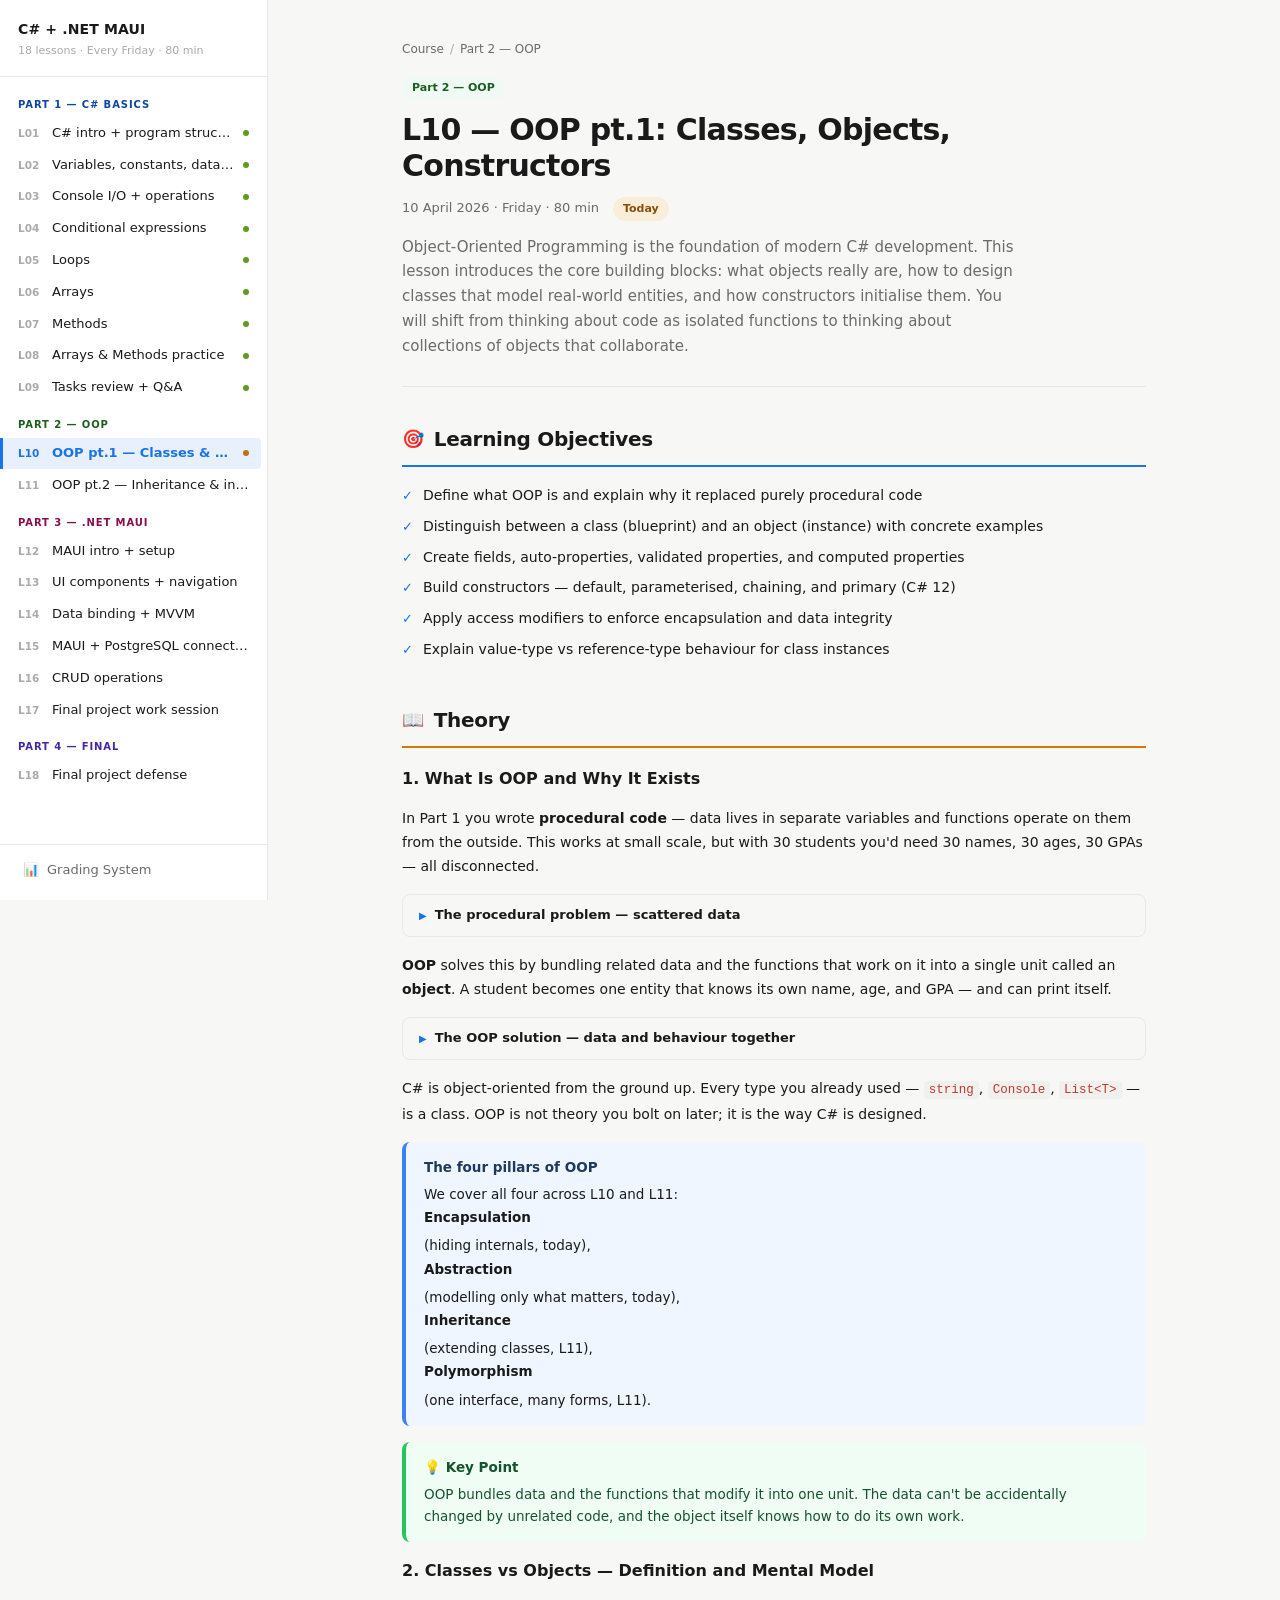
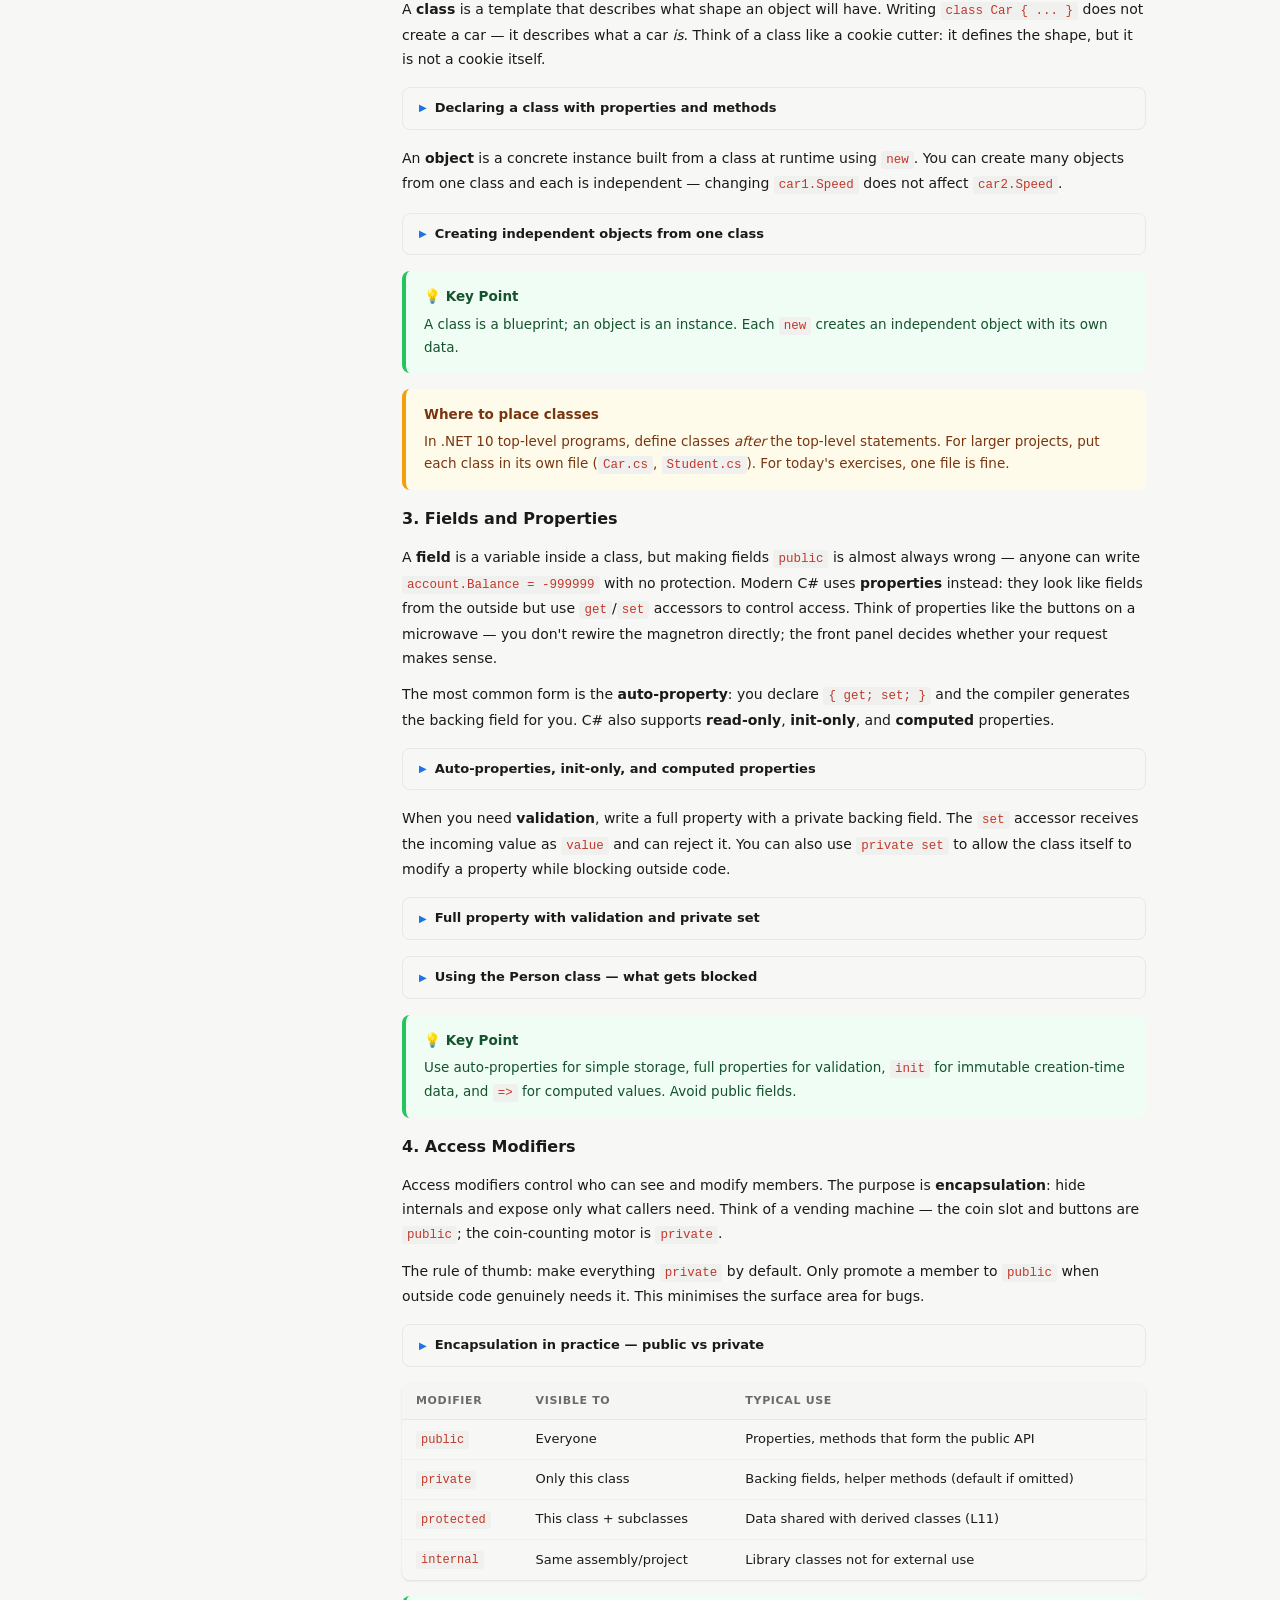
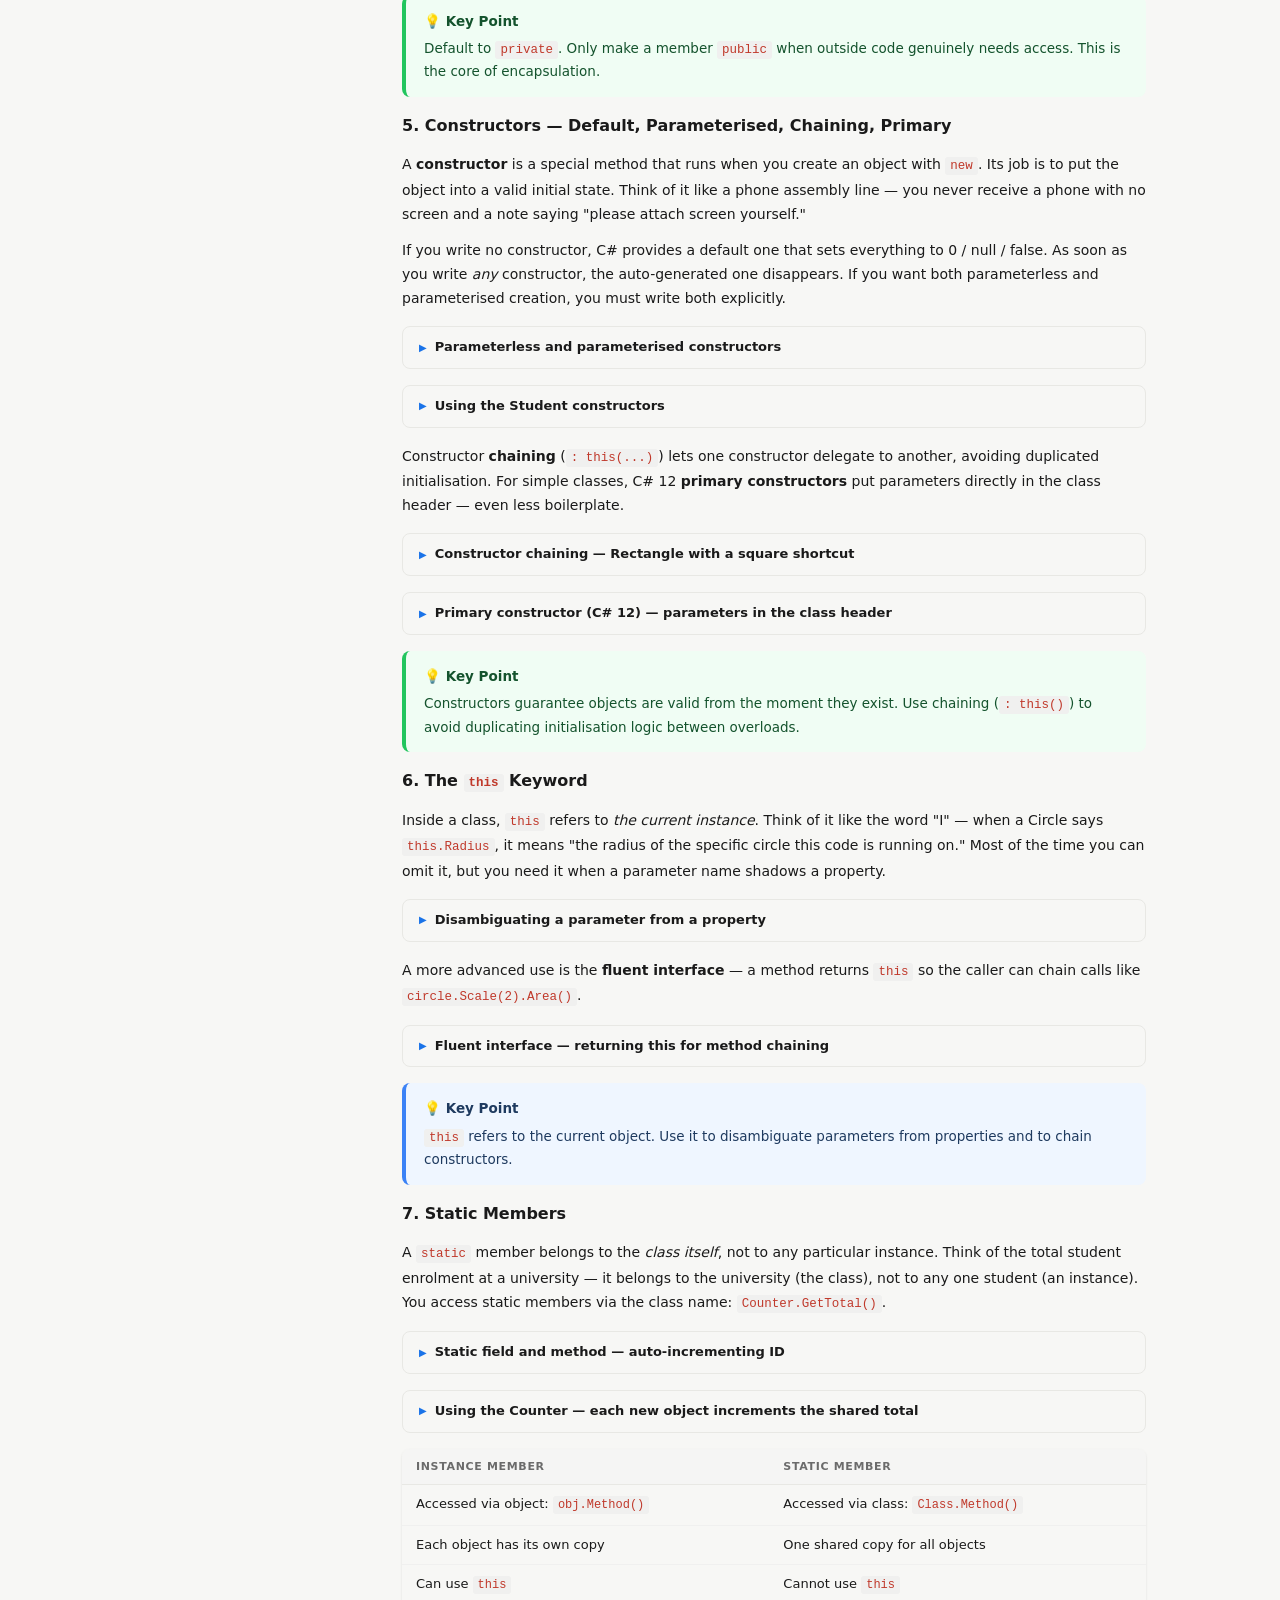
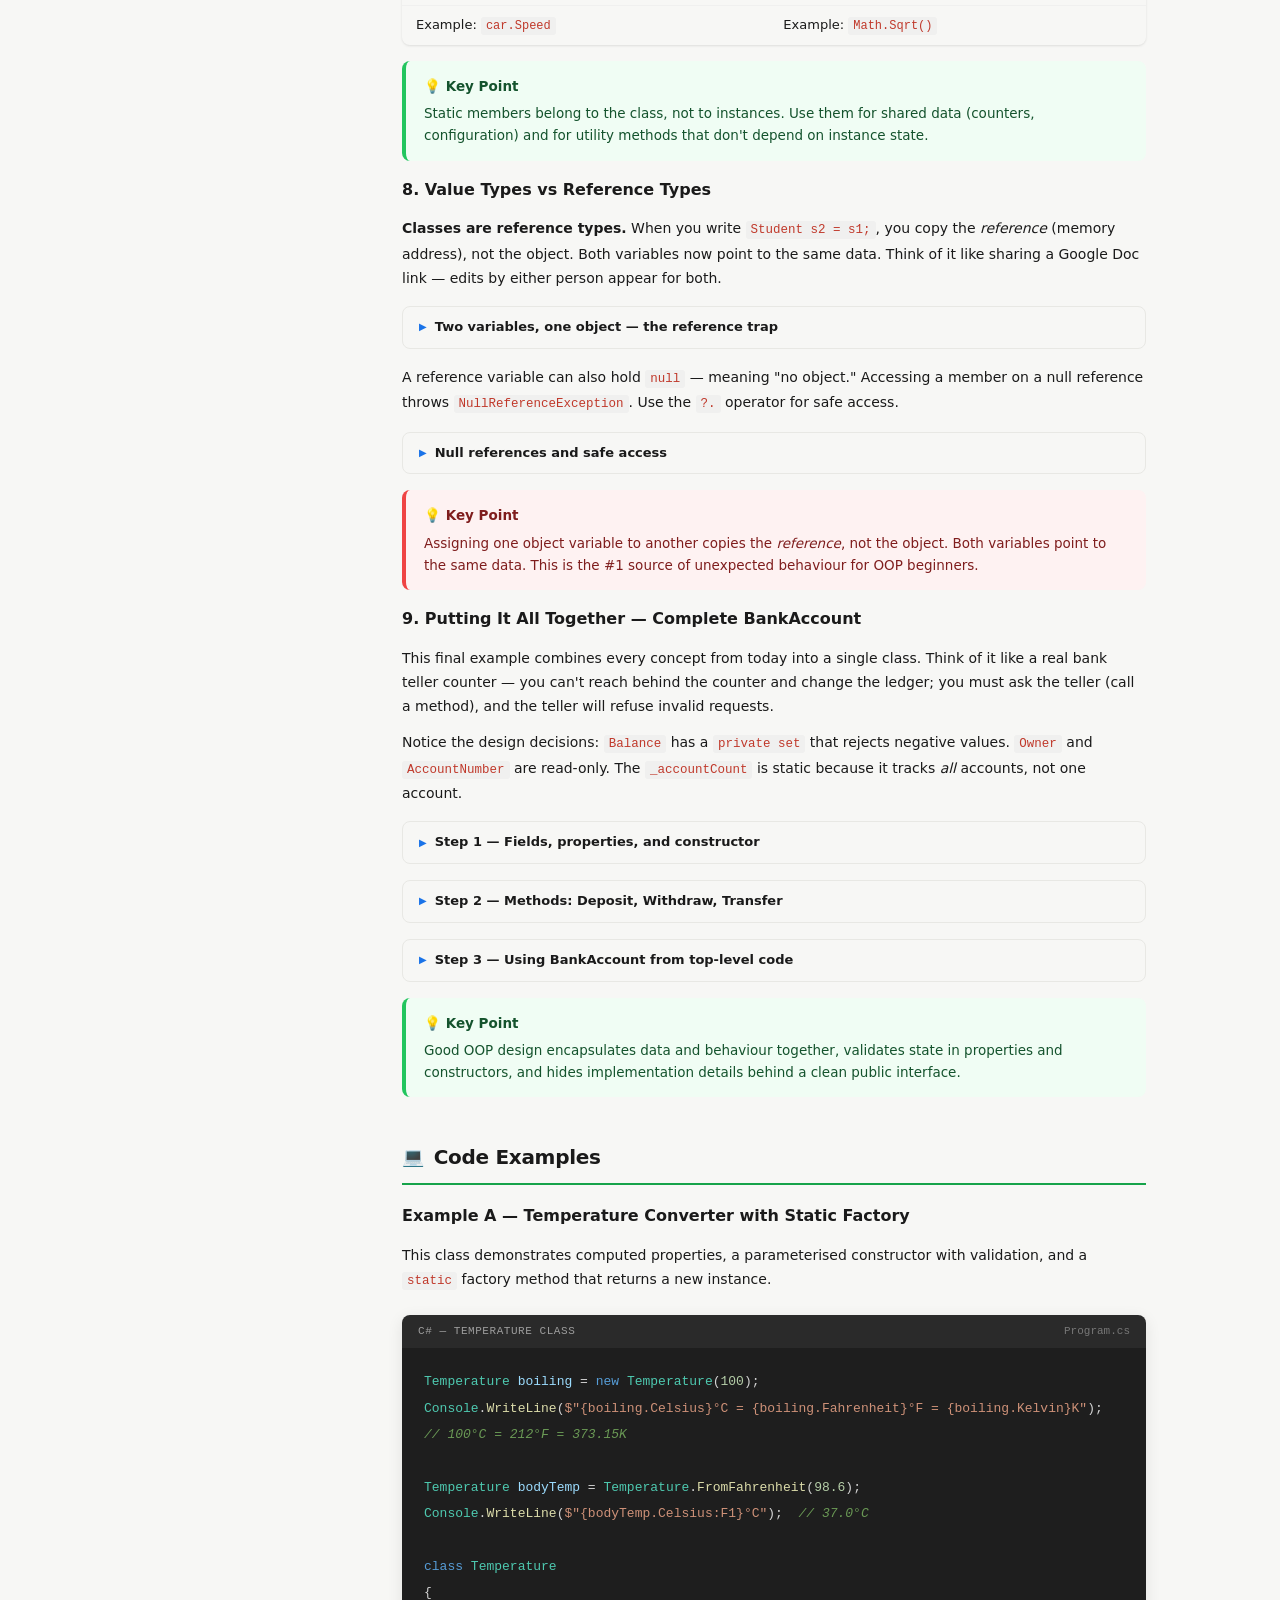
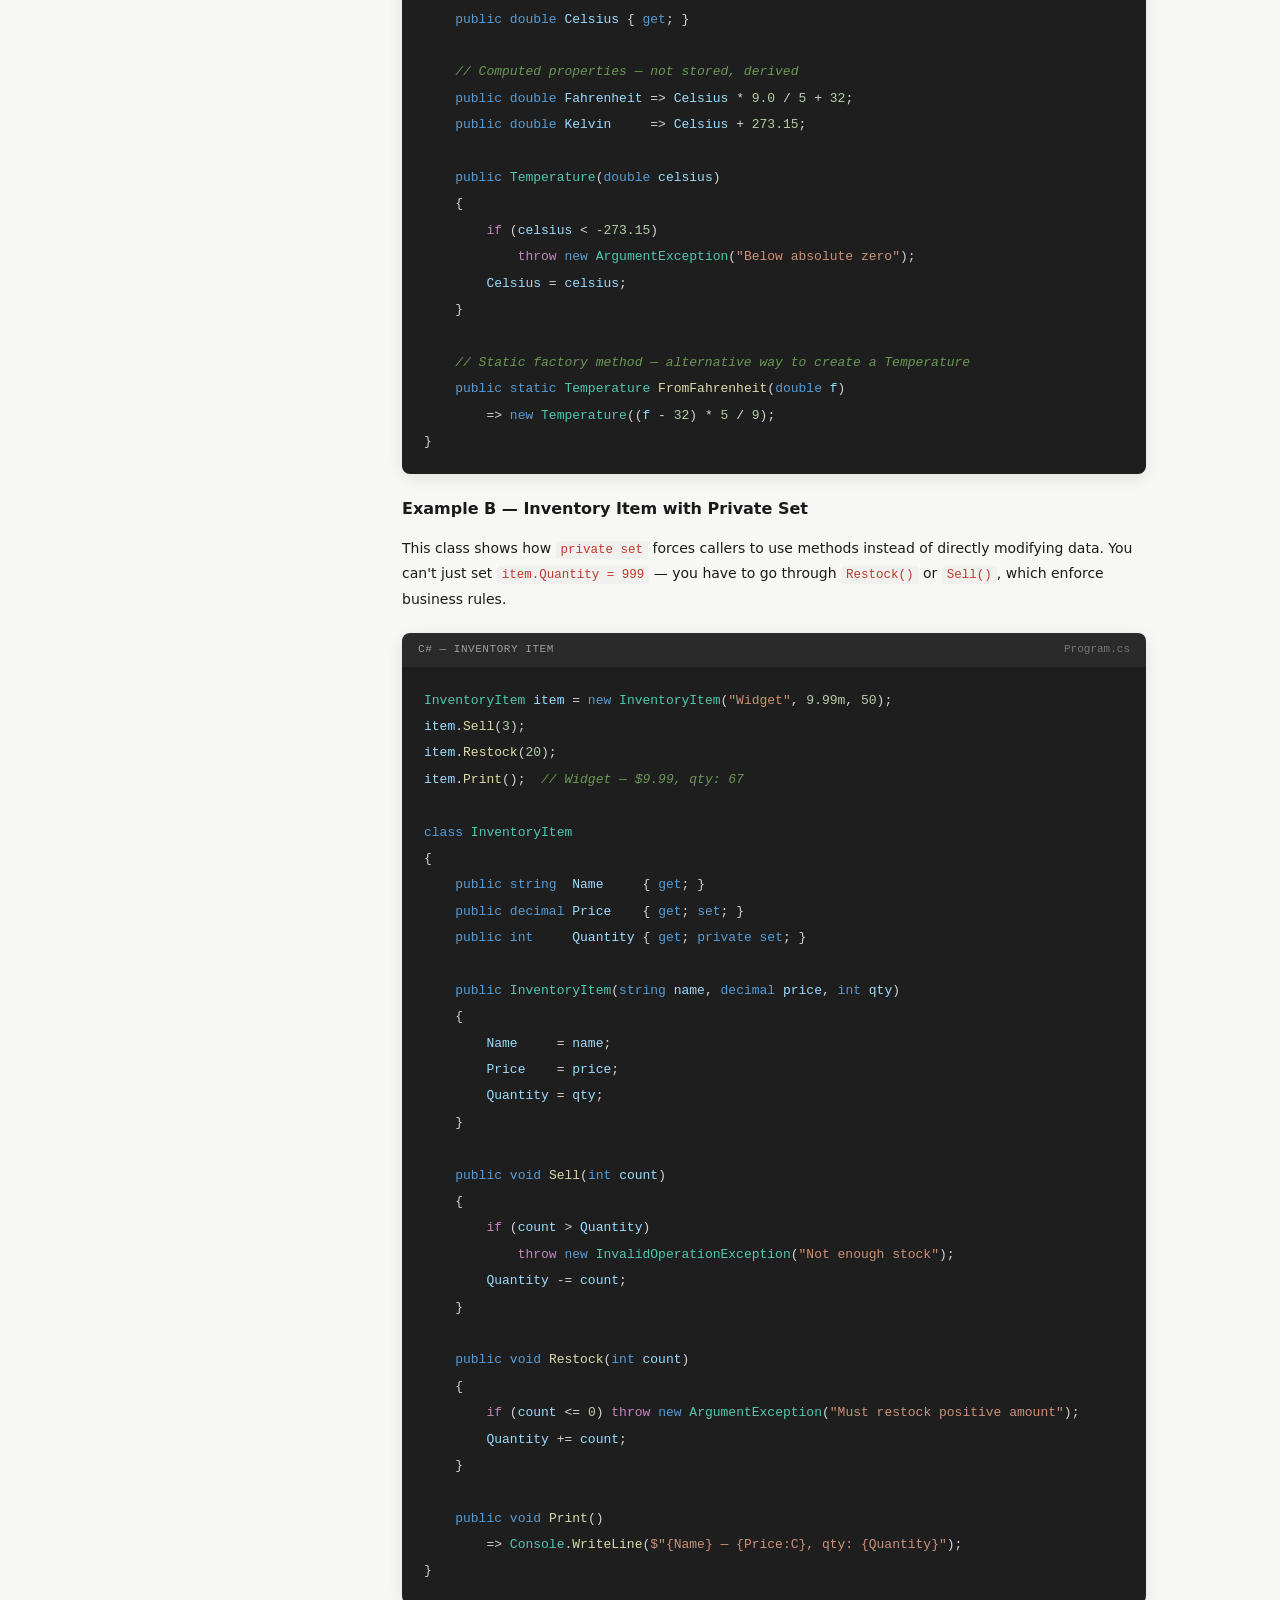
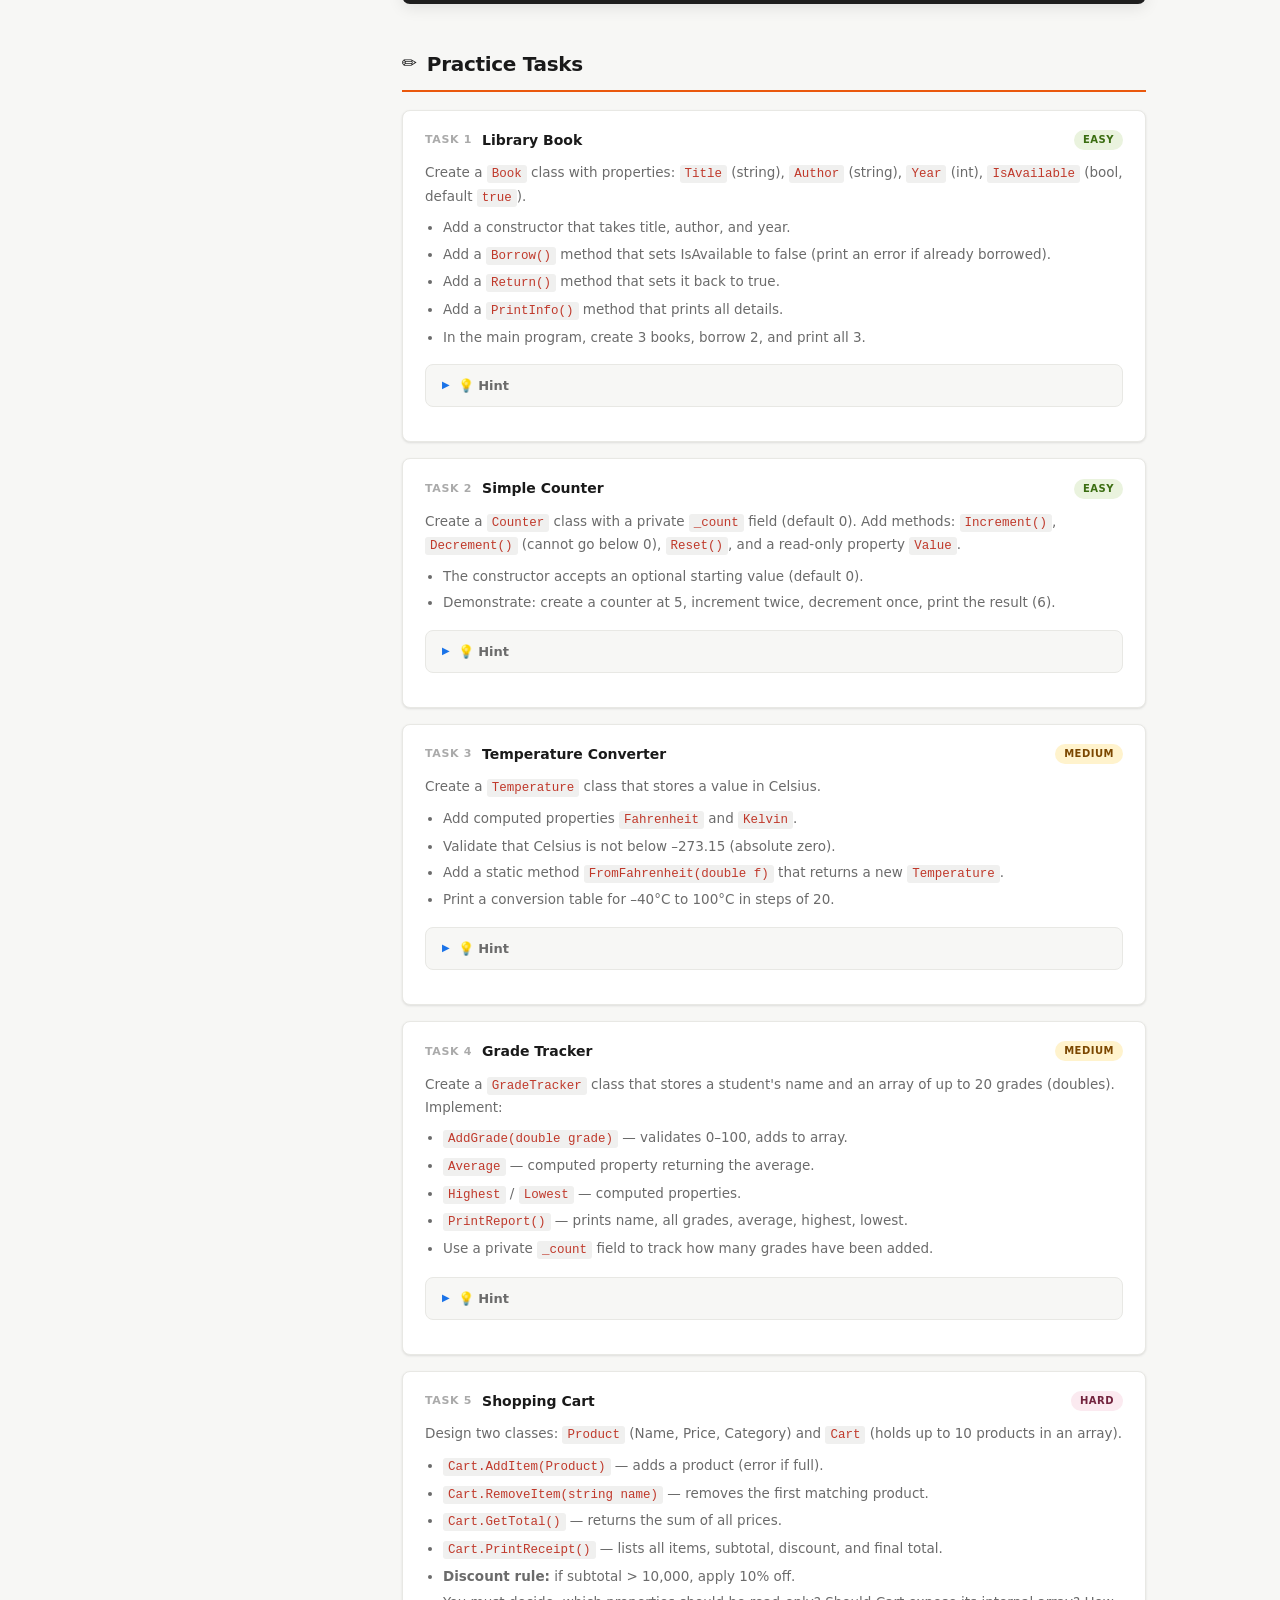
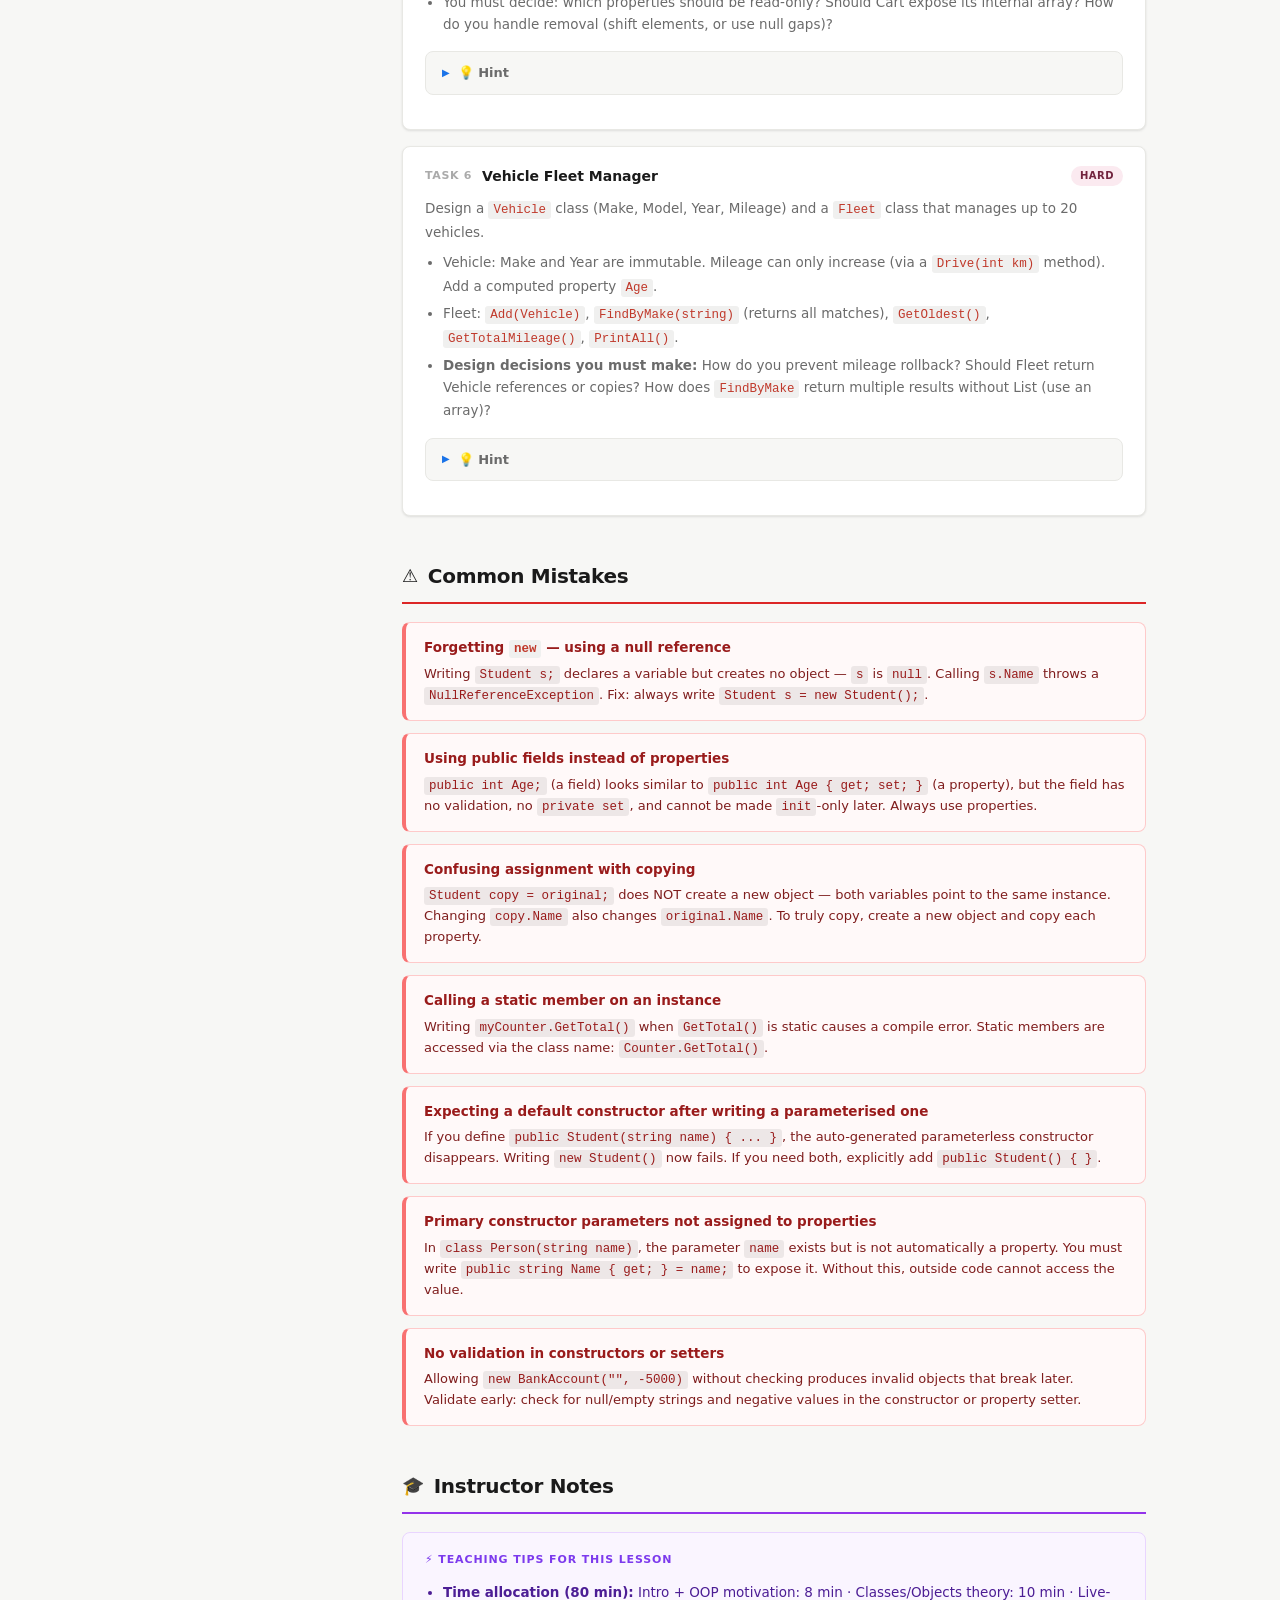
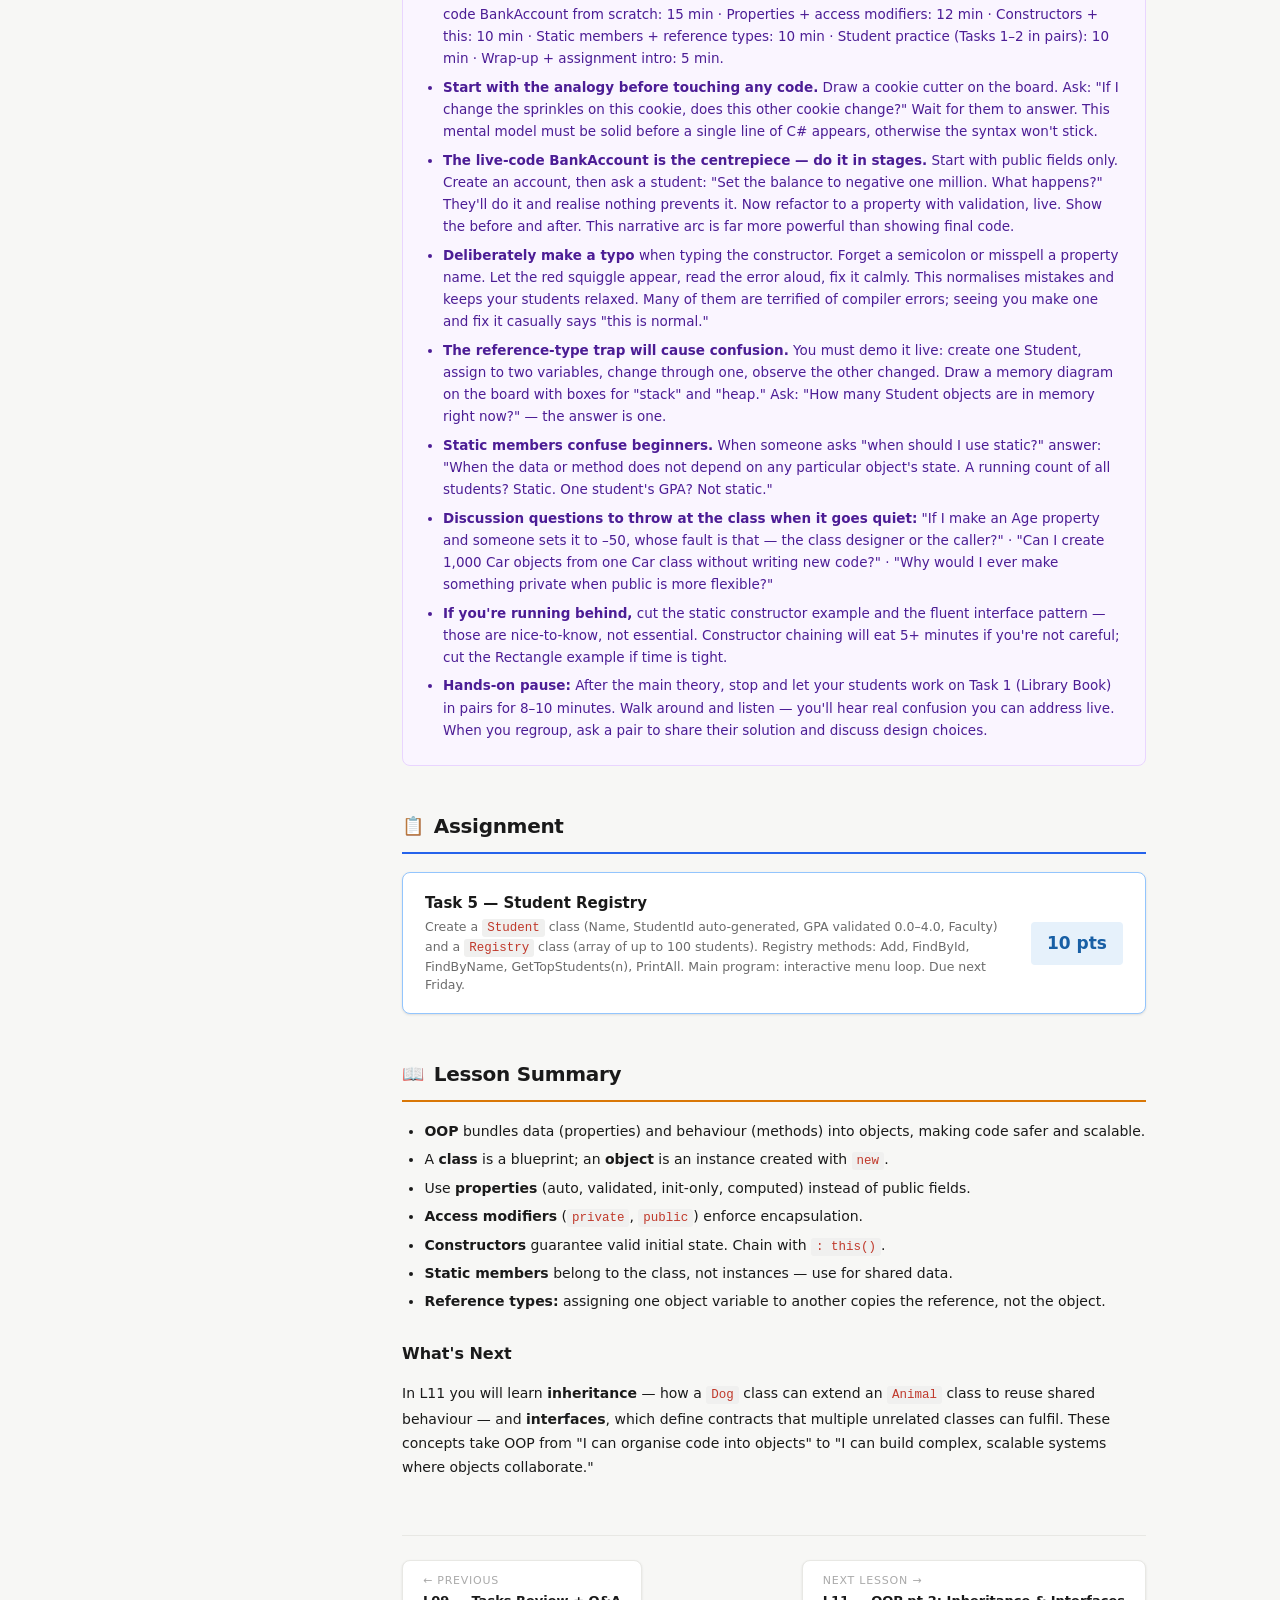
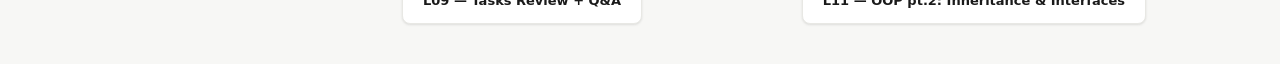
==== commit 53025fa1: "full 10 page" ====
--- a/lessons/l10.html
+++ b/lessons/l10.html
@@ -3,7 +3,7 @@
 <head>
   <meta charset="UTF-8">
   <meta name="viewport" content="width=device-width, initial-scale=1.0">
-  <title>L10 — OOP Part 1: Classes &amp; Objects | C# + .NET MAUI</title>
+  <title>L10 — OOP pt.1: Classes, Objects, Constructors | C# + .NET MAUI</title>
   <link rel="stylesheet" href="../styles.css">
 </head>
 <body data-page="l10" data-root="../">
@@ -17,6 +17,7 @@
   <main class="main-content">
     <div class="content">
 
+      <!-- ═══════════════════════════════════════ HEADER ═══════════════════════════════════════ -->
       <div class="lesson-header">
         <div class="breadcrumb">
           <a href="../index.html">Course</a>
@@ -24,189 +25,345 @@
           <span>Part 2 — OOP</span>
         </div>
         <span class="part-badge p2">Part 2 — OOP</span>
-        <h1>L10 — OOP Part 1: Classes &amp; Objects</h1>
+        <h1>L10 — OOP pt.1: Classes, Objects, Constructors</h1>
         <div class="lesson-meta-row">
           <span class="lesson-date">10 April 2026 &middot; Friday &middot; 80 min</span>
           <span class="status-badge today">Today</span>
         </div>
+        <p class="lesson-desc">
+          Object-Oriented Programming is the foundation of modern C# development. This lesson
+          introduces the core building blocks: what objects really are, how to design classes that
+          model real-world entities, and how constructors initialise them. You will shift from
+          thinking about code as isolated functions to thinking about collections of objects that
+          collaborate.
+        </p>
       </div>
 
-      <!-- LEARNING OBJECTIVES -->
-      <section class="section">
-        <h2>Learning Objectives</h2>
+      <!-- ═══════════════════════════════════════ OBJECTIVES ═══════════════════════════════════════ -->
+      <div class="lesson-section">
+        <h2 class="section-title s-objectives"><span class="section-icon">🎯</span> Learning Objectives</h2>
         <ul class="objectives-list">
-          <li>Understand what Object-Oriented Programming is and why it exists</li>
-          <li>Declare classes with fields, properties, and constructors</li>
-          <li>Create and use objects (instances of a class)</li>
-          <li>Distinguish between value types and reference types in practice</li>
-          <li>Apply encapsulation using access modifiers and auto-properties</li>
+          <li>Define what OOP is and explain why it replaced purely procedural code</li>
+          <li>Distinguish between a class (blueprint) and an object (instance) with concrete examples</li>
+          <li>Create fields, auto-properties, validated properties, and computed properties</li>
+          <li>Build constructors — default, parameterised, chaining, and primary (C# 12)</li>
+          <li>Apply access modifiers to enforce encapsulation and data integrity</li>
+          <li>Explain value-type vs reference-type behaviour for class instances</li>
         </ul>
-      </section>
-
-      <!-- THEORY: WHAT IS OOP -->
-      <section class="section">
-        <h2>1. What is Object-Oriented Programming?</h2>
-        <p>
-          So far we have written <strong>procedural code</strong> — a sequence of instructions, loops, and methods
-          operating on primitive data. As programs grow, this becomes hard to manage: data and the code that operates
-          on it are spread everywhere.
-        </p>
-        <p>
-          <strong>Object-Oriented Programming (OOP)</strong> solves this by organising code around <em>objects</em> —
-          bundles that hold both <em>data</em> (fields/properties) and <em>behaviour</em> (methods) together.
-        </p>
-
-        <div class="info-box">
-          <strong>The four pillars of OOP</strong><br>
-          We will cover all four across L10 and L11:
-          <ol style="margin:0.5rem 0 0 1.2rem;">
-            <li><strong>Encapsulation</strong> — hiding internal details, exposing a clean interface (today)</li>
-            <li><strong>Abstraction</strong> — modelling only what is relevant (today)</li>
-            <li><strong>Inheritance</strong> — reusing and extending existing classes (L11)</li>
-            <li><strong>Polymorphism</strong> — one interface, many forms (L11)</li>
-          </ol>
-        </div>
-
-        <h3>Procedural vs OOP — a side-by-side</h3>
-        <div class="code-block">
-          <div class="code-header"><span>Procedural approach</span><span class="code-lang">C#</span></div>
-          <pre><code><span class="cmt">// Data lives in separate variables</span>
-<span class="kw">string</span> studentName = <span class="str">"Aisha"</span>;
-<span class="kw">int</span>    studentAge  = <span class="num">20</span>;
-<span class="kw">double</span> gpa         = <span class="num">3.8</span>;
-
-<span class="cmt">// Behaviour is a disconnected method</span>
-<span class="kw">void</span> <span class="met">PrintStudent</span>(<span class="kw">string</span> name, <span class="kw">int</span> age, <span class="kw">double</span> gpa)
-{
-    <span class="cls">Console</span>.<span class="met">WriteLine</span>(<span class="str">$"</span>{name}<span class="str">, age </span>{age}<span class="str">, GPA </span>{gpa}<span class="str">"</span>);
-}</code></pre>
-        </div>
-
-        <div class="code-block">
-          <div class="code-header"><span>OOP approach</span><span class="code-lang">C#</span></div>
-          <pre><code><span class="cmt">// Data and behaviour live together in a class</span>
-<span class="kw">class</span> <span class="cls">Student</span>
-{
-    <span class="kw">public string</span> Name { <span class="kw">get</span>; <span class="kw">set</span>; }
-    <span class="kw">public int</span>    Age  { <span class="kw">get</span>; <span class="kw">set</span>; }
-    <span class="kw">public double</span> GPA  { <span class="kw">get</span>; <span class="kw">set</span>; }
-
-    <span class="kw">public void</span> <span class="met">Print</span>()
-    {
-        <span class="cls">Console</span>.<span class="met">WriteLine</span>(<span class="str">$"</span>{Name}<span class="str">, age </span>{Age}<span class="str">, GPA </span>{GPA}<span class="str">"</span>);
-    }
-}
-
-<span class="cls">Student</span> s = <span class="kw">new</span> <span class="cls">Student</span> { Name = <span class="str">"Aisha"</span>, Age = <span class="num">20</span>, GPA = <span class="num">3.8</span> };
-s.<span class="met">Print</span>();</code></pre>
-        </div>
-      </section>
-
-      <!-- THEORY: CLASSES -->
-      <section class="section">
-        <h2>2. Classes and Objects</h2>
-
-        <h3>Class vs Object (Instance)</h3>
-        <p>
-          A <strong>class</strong> is a <em>blueprint</em> — it describes what shape an object will have.
-          An <strong>object</strong> is a concrete <em>instance</em> built from that blueprint.
-          You can create many objects from one class, each with its own data.
-        </p>
-
-        <div class="info-box">
-          <strong>Analogy:</strong> A class is like an architectural drawing for a house.
-          An object is an actual house built from that drawing.
-          You can build many houses (objects) from one drawing (class).
-        </div>
-
-        <div class="code-block">
-          <div class="code-header"><span>Creating and using objects</span><span class="code-lang">C#</span></div>
-          <pre><code><span class="kw">class</span> <span class="cls">Car</span>
-{
-    <span class="kw">public string</span> Brand { <span class="kw">get</span>; <span class="kw">set</span>; }
-    <span class="kw">public int</span>    Year  { <span class="kw">get</span>; <span class="kw">set</span>; }
-    <span class="kw">public int</span>    Speed { <span class="kw">get</span>; <span class="kw">set</span>; }
-
-    <span class="kw">public void</span> <span class="met">Accelerate</span>(<span class="kw">int</span> amount) => Speed += amount;
-    <span class="kw">public void</span> <span class="met">Brake</span>(<span class="kw">int</span> amount)     => Speed = <span class="cls">Math</span>.<span class="met">Max</span>(<span class="num">0</span>, Speed - amount);
-
-    <span class="kw">public void</span> <span class="met">PrintStatus</span>()
-        => <span class="cls">Console</span>.<span class="met">WriteLine</span>(<span class="str">$"</span>{Brand} ({Year})<span class="str"> — </span>{Speed}<span class="str"> km/h"</span>);
-}
-
-<span class="cmt">// Two separate objects — independent data</span>
-<span class="cls">Car</span> car1 = <span class="kw">new</span> <span class="cls">Car</span> { Brand = <span class="str">"Toyota"</span>, Year = <span class="num">2024</span> };
-<span class="cls">Car</span> car2 = <span class="kw">new</span> <span class="cls">Car</span> { Brand = <span class="str">"BMW"</span>,    Year = <span class="num">2025</span> };
-
-car1.<span class="met">Accelerate</span>(<span class="num">60</span>);
-car2.<span class="met">Accelerate</span>(<span class="num">100</span>);
-
-car1.<span class="met">PrintStatus</span>();  <span class="cmt">// Toyota (2024) — 60 km/h</span>
-car2.<span class="met">PrintStatus</span>();  <span class="cmt">// BMW (2025) — 100 km/h</span></code></pre>
-        </div>
-
-        <h3>Where to place classes</h3>
-        <p>In .NET 10 top-level programs, define classes <strong>after</strong> the top-level statements:</p>
-        <div class="code-block">
-          <div class="code-header"><span>Program.cs — class after top-level code</span><span class="code-lang">C#</span></div>
-          <pre><code><span class="cmt">// Top-level statements come first</span>
-<span class="cls">Car</span> myCar = <span class="kw">new</span> <span class="cls">Car</span> { Brand = <span class="str">"Lada"</span>, Year = <span class="num">1999</span> };
-myCar.<span class="met">Accelerate</span>(<span class="num">40</span>);
-myCar.<span class="met">PrintStatus</span>();
-
-<span class="cmt">// Class definitions come after</span>
-<span class="kw">class</span> <span class="cls">Car</span>
-{
-    <span class="kw">public string</span> Brand { <span class="kw">get</span>; <span class="kw">set</span>; }
-    <span class="kw">public int</span>    Year  { <span class="kw">get</span>; <span class="kw">set</span>; }
-    <span class="kw">public int</span>    Speed { <span class="kw">get</span>; <span class="kw">set</span>; }
-
-    <span class="kw">public void</span> <span class="met">Accelerate</span>(<span class="kw">int</span> amount) => Speed += amount;
-    <span class="kw">public void</span> <span class="met">PrintStatus</span>()
-        => <span class="cls">Console</span>.<span class="met">WriteLine</span>(<span class="str">$"</span>{Brand} ({Year})<span class="str"> — </span>{Speed}<span class="str"> km/h"</span>);
-}</code></pre>
+      </div>
+
+      <!-- ═══════════════════════════════════════ THEORY ═══════════════════════════════════════ -->
+      <div class="lesson-section">
+        <h2 class="section-title s-theory"><span class="section-icon">📖</span> Theory</h2>
+
+        <!-- ──── 1. What is OOP ──── -->
+        <div class="theory-content">
+          <h3>1. What Is OOP and Why It Exists</h3>
+
+          <p>
+            In Part 1 you wrote <strong>procedural code</strong> — data lives in separate
+            variables and functions operate on them from the outside. This works at small
+            scale, but with 30 students you'd need 30 names, 30 ages, 30 GPAs — all disconnected.
+          </p>
+
+          <details>
+            <summary>The procedural problem — scattered data</summary>
+            <div class="code-block">
+              <div class="code-block-header">
+                <span class="code-lang">C# — Procedural: data and behaviour are separate</span>
+                <span class="code-filename">Program.cs</span>
+              </div>
+              <pre><code><span class="kw">string</span> <span class="vr">studentName</span> = <span class="str">"Aisha"</span>;
+<span class="kw">int</span>    <span class="vr">studentAge</span>  = <span class="num">20</span>;
+<span class="kw">double</span> <span class="vr">gpa</span>         = <span class="num">3.8</span>;
+
+<span class="kw">void</span> <span class="met">PrintStudent</span>(<span class="kw">string</span> <span class="vr">n</span>, <span class="kw">int</span> <span class="vr">a</span>, <span class="kw">double</span> <span class="vr">g</span>)
+<span class="pun">{</span>
+    <span class="cls">Console</span>.<span class="met">WriteLine</span>(<span class="str">$"{n}, age {a}, GPA {g}"</span>);
+<span class="pun">}</span>
+
+<span class="met">PrintStudent</span>(<span class="vr">studentName</span>, <span class="vr">studentAge</span>, <span class="vr">gpa</span>);</code></pre>
+            </div>
+          </details>
+
+          <p>
+            <strong>OOP</strong> solves this by bundling related data and the functions that
+            work on it into a single unit called an <strong>object</strong>. A student becomes
+            one entity that knows its own name, age, and GPA — and can print itself.
+          </p>
+
+          <details>
+            <summary>The OOP solution — data and behaviour together</summary>
+            <div class="code-block">
+              <div class="code-block-header">
+                <span class="code-lang">C# — OOP: everything in one place</span>
+                <span class="code-filename">Program.cs</span>
+              </div>
+              <pre><code><span class="kw">class</span> <span class="cls">Student</span>
+<span class="pun">{</span>
+    <span class="kw">public</span> <span class="kw">string</span> <span class="vr">Name</span> <span class="pun">{</span> <span class="kw">get</span>; <span class="kw">set</span>; <span class="pun">}</span>
+    <span class="kw">public</span> <span class="kw">int</span>    <span class="vr">Age</span>  <span class="pun">{</span> <span class="kw">get</span>; <span class="kw">set</span>; <span class="pun">}</span>
+    <span class="kw">public</span> <span class="kw">double</span> <span class="vr">GPA</span>  <span class="pun">{</span> <span class="kw">get</span>; <span class="kw">set</span>; <span class="pun">}</span>
+
+    <span class="kw">public</span> <span class="kw">void</span> <span class="met">Print</span>()
+        <span class="pun">=></span> <span class="cls">Console</span>.<span class="met">WriteLine</span>(<span class="str">$"{Name}, age {Age}, GPA {GPA}"</span>);
+<span class="pun">}</span>
+
+<span class="cls">Student</span> <span class="vr">s</span> = <span class="kw">new</span> <span class="cls">Student</span> <span class="pun">{</span> <span class="vr">Name</span> = <span class="str">"Aisha"</span>, <span class="vr">Age</span> = <span class="num">20</span>, <span class="vr">GPA</span> = <span class="num">3.8</span> <span class="pun">}</span>;
+<span class="vr">s</span>.<span class="met">Print</span>();  <span class="cmt">// Aisha, age 20, GPA 3.8</span></code></pre>
+            </div>
+          </details>
+
+          <p>
+            C# is object-oriented from the ground up. Every type you already used —
+            <code>string</code>, <code>Console</code>, <code>List&lt;T&gt;</code> — is a class.
+            OOP is not theory you bolt on later; it is the way C# is designed.
+          </p>
+
+          <div class="info-box note">
+            <strong>The four pillars of OOP</strong>
+            <p>
+              We cover all four across L10 and L11:
+              <strong>Encapsulation</strong> (hiding internals, today),
+              <strong>Abstraction</strong> (modelling only what matters, today),
+              <strong>Inheritance</strong> (extending classes, L11),
+              <strong>Polymorphism</strong> (one interface, many forms, L11).
+            </p>
+          </div>
+        </div>
+
+        <div class="info-box tip">
+          <strong>💡 Key Point</strong>
+          <p>
+            OOP bundles data and the functions that modify it into one unit.
+            The data can't be accidentally changed by unrelated code, and the
+            object itself knows how to do its own work.
+          </p>
+        </div>
+
+        <!-- ──── 2. Classes vs Objects ──── -->
+        <div class="theory-content">
+          <h3>2. Classes vs Objects — Definition and Mental Model</h3>
+
+          <p>
+            A <strong>class</strong> is a template that describes what shape an object will have.
+            Writing <code>class Car { ... }</code> does not create a car — it describes what
+            a car <em>is</em>. Think of a class like a cookie cutter: it defines the shape,
+            but it is not a cookie itself.
+          </p>
+
+          <details>
+            <summary>Declaring a class with properties and methods</summary>
+            <div class="code-block">
+              <div class="code-block-header">
+                <span class="code-lang">C# — A class is just a blueprint</span>
+                <span class="code-filename">Program.cs</span>
+              </div>
+              <pre><code><span class="kw">class</span> <span class="cls">Car</span>
+<span class="pun">{</span>
+    <span class="kw">public</span> <span class="kw">string</span> <span class="vr">Brand</span> <span class="pun">{</span> <span class="kw">get</span>; <span class="kw">set</span>; <span class="pun">}</span>
+    <span class="kw">public</span> <span class="kw">int</span>    <span class="vr">Year</span>  <span class="pun">{</span> <span class="kw">get</span>; <span class="kw">set</span>; <span class="pun">}</span>
+    <span class="kw">public</span> <span class="kw">int</span>    <span class="vr">Speed</span> <span class="pun">{</span> <span class="kw">get</span>; <span class="kw">set</span>; <span class="pun">}</span>
+
+    <span class="kw">public</span> <span class="kw">void</span> <span class="met">Accelerate</span>(<span class="kw">int</span> <span class="vr">amount</span>) <span class="pun">=></span> <span class="vr">Speed</span> += <span class="vr">amount</span>;
+    <span class="kw">public</span> <span class="kw">void</span> <span class="met">Brake</span>(<span class="kw">int</span> <span class="vr">amount</span>)      <span class="pun">=></span> <span class="vr">Speed</span> = <span class="cls">Math</span>.<span class="met">Max</span>(<span class="num">0</span>, <span class="vr">Speed</span> - <span class="vr">amount</span>);
+
+    <span class="kw">public</span> <span class="kw">void</span> <span class="met">PrintStatus</span>()
+        <span class="pun">=></span> <span class="cls">Console</span>.<span class="met">WriteLine</span>(<span class="str">$"{Brand} ({Year}) — {Speed} km/h"</span>);
+<span class="pun">}</span></code></pre>
+            </div>
+          </details>
+
+          <p>
+            An <strong>object</strong> is a concrete instance built from a class at runtime
+            using <code>new</code>. You can create many objects from one class and each is
+            independent — changing <code>car1.Speed</code> does not affect <code>car2.Speed</code>.
+          </p>
+
+          <details>
+            <summary>Creating independent objects from one class</summary>
+            <div class="code-block">
+              <div class="code-block-header">
+                <span class="code-lang">C# — Two objects, same class, independent data</span>
+                <span class="code-filename">Program.cs</span>
+              </div>
+              <pre><code><span class="cls">Car</span> <span class="vr">car1</span> = <span class="kw">new</span> <span class="cls">Car</span> <span class="pun">{</span> <span class="vr">Brand</span> = <span class="str">"Toyota"</span>, <span class="vr">Year</span> = <span class="num">2024</span> <span class="pun">}</span>;
+<span class="cls">Car</span> <span class="vr">car2</span> = <span class="kw">new</span> <span class="cls">Car</span> <span class="pun">{</span> <span class="vr">Brand</span> = <span class="str">"BMW"</span>,    <span class="vr">Year</span> = <span class="num">2025</span> <span class="pun">}</span>;
+
+<span class="vr">car1</span>.<span class="met">Accelerate</span>(<span class="num">60</span>);
+<span class="vr">car2</span>.<span class="met">Accelerate</span>(<span class="num">100</span>);
+
+<span class="vr">car1</span>.<span class="met">PrintStatus</span>();  <span class="cmt">// Toyota (2024) — 60 km/h</span>
+<span class="vr">car2</span>.<span class="met">PrintStatus</span>();  <span class="cmt">// BMW (2025) — 100 km/h</span></code></pre>
+            </div>
+          </details>
+        </div>
+
+        <div class="info-box tip">
+          <strong>💡 Key Point</strong>
+          <p>
+            A class is a blueprint; an object is an instance. Each <code>new</code> creates an
+            independent object with its own data.
+          </p>
         </div>
 
         <div class="info-box warning">
-          <strong>Best practice:</strong> For larger projects, put each class in its own file
-          (e.g., <code>Car.cs</code>, <code>Student.cs</code>). For today's exercises, putting
-          everything in <code>Program.cs</code> is fine.
-        </div>
-      </section>
-
-      <!-- THEORY: FIELDS -->
-      <section class="section">
-        <h2>3. Fields</h2>
-        <p>
-          A <strong>field</strong> is a variable declared directly inside a class (not inside a method).
-          Fields store the <em>state</em> of an object.
-        </p>
-        <div class="code-block">
-          <div class="code-header"><span>Fields — declaration and defaults</span><span class="code-lang">C#</span></div>
-          <pre><code><span class="kw">class</span> <span class="cls">BankAccount</span>
-{
-    <span class="cmt">// Fields — per-instance data</span>
-    <span class="kw">public string</span> Owner;
-    <span class="kw">public decimal</span> Balance;       <span class="cmt">// default: 0</span>
-    <span class="kw">public bool</span>    IsActive;      <span class="cmt">// default: false</span>
-    <span class="kw">public string</span>  AccountNumber; <span class="cmt">// default: null</span>
-
-    <span class="cmt">// Field with explicit default</span>
-    <span class="kw">public decimal</span> InterestRate = <span class="num">0.05m</span>;
-}</code></pre>
-        </div>
-
-        <div class="warning-box">
-          <strong>Public fields are usually bad.</strong> Anyone can write
-          <code>account.Balance = -999999;</code> and nothing will stop them.
-          Use <strong>properties</strong> with controlled access instead (next section).
-        </div>
-      </section>
-
-      <!-- THEORY: ACCESS MODIFIERS -->
-      <section class="section">
-        <h2>4. Access Modifiers</h2>
-        <p>Access modifiers control who can see and modify members of a class.</p>
+          <strong>Where to place classes</strong>
+          <p>
+            In .NET 10 top-level programs, define classes <em>after</em> the top-level statements.
+            For larger projects, put each class in its own file (<code>Car.cs</code>,
+            <code>Student.cs</code>). For today's exercises, one file is fine.
+          </p>
+        </div>
+
+        <!-- ──── 3. Fields and Properties ──── -->
+        <div class="theory-content">
+          <h3>3. Fields and Properties</h3>
+
+          <p>
+            A <strong>field</strong> is a variable inside a class, but making fields
+            <code>public</code> is almost always wrong — anyone can write
+            <code>account.Balance = -999999</code> with no protection. Modern C# uses
+            <strong>properties</strong> instead: they look like fields from the outside but
+            use <code>get</code>/<code>set</code> accessors to control access. Think of
+            properties like the buttons on a microwave — you don't rewire the magnetron
+            directly; the front panel decides whether your request makes sense.
+          </p>
+
+          <p>
+            The most common form is the <strong>auto-property</strong>: you declare
+            <code>{ get; set; }</code> and the compiler generates the backing field for you.
+            C# also supports <strong>read-only</strong>, <strong>init-only</strong>, and
+            <strong>computed</strong> properties.
+          </p>
+
+          <details>
+            <summary>Auto-properties, init-only, and computed properties</summary>
+            <div class="code-block">
+              <div class="code-block-header">
+                <span class="code-lang">C# — Property flavours in one class</span>
+                <span class="code-filename">Program.cs</span>
+              </div>
+              <pre><code><span class="kw">class</span> <span class="cls">Product</span>
+<span class="pun">{</span>
+    <span class="kw">public</span> <span class="kw">string</span>  <span class="vr">Name</span>  <span class="pun">{</span> <span class="kw">get</span>; <span class="kw">set</span>; <span class="pun">}</span>   <span class="cmt">// auto: read + write</span>
+    <span class="kw">public</span> <span class="kw">decimal</span> <span class="vr">Price</span> <span class="pun">{</span> <span class="kw">get</span>; <span class="kw">set</span>; <span class="pun">}</span>
+    <span class="kw">public</span> <span class="kw">int</span>     <span class="vr">Stock</span> <span class="pun">{</span> <span class="kw">get</span>; <span class="kw">set</span>; <span class="pun">}</span>
+    <span class="kw">public</span> <span class="kw">string</span>  <span class="vr">Category</span> <span class="pun">{</span> <span class="kw">get</span>; <span class="pun">}</span>  <span class="cmt">// read-only (set in ctor)</span>
+    <span class="kw">public</span> <span class="kw">string</span>  <span class="vr">Sku</span>  <span class="pun">{</span> <span class="kw">get</span>; <span class="kw">init</span>; <span class="pun">}</span> <span class="cmt">// init-only</span>
+    <span class="kw">public</span> <span class="kw">bool</span>    <span class="vr">IsAvailable</span>  <span class="pun">=></span> <span class="vr">Stock</span> > <span class="num">0</span>;       <span class="cmt">// computed</span>
+    <span class="kw">public</span> <span class="kw">decimal</span> <span class="vr">PriceWithTax</span> <span class="pun">=></span> <span class="vr">Price</span> * <span class="num">1.12m</span>;  <span class="cmt">// computed</span>
+
+    <span class="kw">public</span> <span class="cls">Product</span>(<span class="kw">string</span> <span class="vr">name</span>, <span class="kw">decimal</span> <span class="vr">price</span>, <span class="kw">string</span> <span class="vr">category</span>)
+    <span class="pun">{</span> <span class="vr">Name</span> = <span class="vr">name</span>; <span class="vr">Price</span> = <span class="vr">price</span>; <span class="vr">Category</span> = <span class="vr">category</span>; <span class="pun">}</span>
+<span class="pun">}</span></code></pre>
+            </div>
+          </details>
+
+          <p>
+            When you need <strong>validation</strong>, write a full property with a private
+            backing field. The <code>set</code> accessor receives the incoming value as
+            <code>value</code> and can reject it. You can also use <code>private set</code>
+            to allow the class itself to modify a property while blocking outside code.
+          </p>
+
+          <details>
+            <summary>Full property with validation and private set</summary>
+            <div class="code-block">
+              <div class="code-block-header">
+                <span class="code-lang">C# — Controlled access with validation</span>
+                <span class="code-filename">Program.cs</span>
+              </div>
+              <pre><code><span class="kw">class</span> <span class="cls">Person</span>
+<span class="pun">{</span>
+    <span class="kw">private</span> <span class="kw">int</span> <span class="vr">_age</span>;  <span class="cmt">// backing field</span>
+
+    <span class="kw">public</span> <span class="kw">string</span> <span class="vr">Name</span> <span class="pun">{</span> <span class="kw">get</span>; <span class="kw">set</span>; <span class="pun">}</span>
+    <span class="kw">public</span> <span class="kw">int</span> <span class="vr">Age</span>
+    <span class="pun">{</span>
+        <span class="kw">get</span> <span class="pun">{</span> <span class="kw2">return</span> <span class="vr">_age</span>; <span class="pun">}</span>
+        <span class="kw">set</span>
+        <span class="pun">{</span>
+            <span class="kw2">if</span> (<span class="vr">value</span> &lt; <span class="num">0</span> || <span class="vr">value</span> > <span class="num">150</span>)
+                <span class="kw2">throw</span> <span class="kw">new</span> <span class="cls">ArgumentOutOfRangeException</span>(<span class="str">"Age must be 0–150"</span>);
+            <span class="vr">_age</span> = <span class="vr">value</span>;
+        <span class="pun">}</span>
+    <span class="pun">}</span>
+    <span class="kw">public</span> <span class="kw">int</span> <span class="vr">LoginCount</span> <span class="pun">{</span> <span class="kw">get</span>; <span class="kw">private</span> <span class="kw">set</span>; <span class="pun">}</span>
+    <span class="kw">public</span> <span class="kw">void</span> <span class="met">RecordLogin</span>() <span class="pun">=></span> <span class="vr">LoginCount</span>++;
+<span class="pun">}</span></code></pre>
+            </div>
+          </details>
+
+          <details>
+            <summary>Using the Person class — what gets blocked</summary>
+            <div class="code-block">
+              <div class="code-block-header">
+                <span class="code-lang">C# — Validation and private set in action</span>
+                <span class="code-filename">Program.cs</span>
+              </div>
+              <pre><code><span class="cls">Person</span> <span class="vr">p</span> = <span class="kw">new</span> <span class="cls">Person</span> <span class="pun">{</span> <span class="vr">Name</span> = <span class="str">"Dias"</span> <span class="pun">}</span>;
+<span class="vr">p</span>.<span class="vr">Age</span> = <span class="num">25</span>;            <span class="cmt">// OK</span>
+<span class="vr">p</span>.<span class="met">RecordLogin</span>();
+<span class="cls">Console</span>.<span class="met">WriteLine</span>(<span class="vr">p</span>.<span class="vr">LoginCount</span>);  <span class="cmt">// 1</span>
+<span class="cmt">// p.Age = -5;        // throws ArgumentOutOfRangeException</span>
+<span class="cmt">// p.LoginCount = 99; // ERROR — private set</span></code></pre>
+            </div>
+          </details>
+        </div>
+
+        <div class="info-box tip">
+          <strong>💡 Key Point</strong>
+          <p>
+            Use auto-properties for simple storage, full properties for validation,
+            <code>init</code> for immutable creation-time data, and <code>=></code>
+            for computed values. Avoid public fields.
+          </p>
+        </div>
+
+        <!-- ──── 4. Access Modifiers ──── -->
+        <div class="theory-content">
+          <h3>4. Access Modifiers</h3>
+
+          <p>
+            Access modifiers control who can see and modify members. The purpose is
+            <strong>encapsulation</strong>: hide internals and expose only what callers need.
+            Think of a vending machine — the coin slot and buttons are <code>public</code>;
+            the coin-counting motor is <code>private</code>.
+          </p>
+
+          <p>
+            The rule of thumb: make everything <code>private</code> by default. Only promote
+            a member to <code>public</code> when outside code genuinely needs it. This
+            minimises the surface area for bugs.
+          </p>
+
+          <details>
+            <summary>Encapsulation in practice — public vs private</summary>
+            <div class="code-block">
+              <div class="code-block-header">
+                <span class="code-lang">C# — Hiding internals behind a public API</span>
+                <span class="code-filename">Program.cs</span>
+              </div>
+              <pre><code><span class="kw">class</span> <span class="cls">Wallet</span>
+<span class="pun">{</span>
+    <span class="kw">private</span> <span class="kw">decimal</span> <span class="vr">_cash</span> = <span class="num">0</span>;       <span class="cmt">// hidden</span>
+    <span class="kw">public</span> <span class="kw">decimal</span> <span class="vr">Cash</span> <span class="pun">=></span> <span class="vr">_cash</span>; <span class="cmt">// read-only view</span>
+
+    <span class="kw">public</span> <span class="kw">void</span> <span class="met">Add</span>(<span class="kw">decimal</span> <span class="vr">amount</span>)
+    <span class="pun">{</span>
+        <span class="kw2">if</span> (<span class="vr">amount</span> &lt;= <span class="num">0</span>) <span class="kw2">return</span>;
+        <span class="vr">_cash</span> += <span class="vr">amount</span>;
+    <span class="pun">}</span>
+<span class="pun">}</span>
+
+<span class="cls">Wallet</span> <span class="vr">w</span> = <span class="kw">new</span> <span class="cls">Wallet</span>();
+<span class="vr">w</span>.<span class="met">Add</span>(<span class="num">100</span>);
+<span class="cls">Console</span>.<span class="met">WriteLine</span>(<span class="vr">w</span>.<span class="vr">Cash</span>);  <span class="cmt">// 100</span>
+<span class="cmt">// w._cash = 999;  // ERROR — _cash is private</span></code></pre>
+            </div>
+          </details>
+        </div>
 
         <table class="data-table">
           <thead>
@@ -225,7 +382,7 @@
             <tr>
               <td><code>private</code></td>
               <td>Only this class</td>
-              <td>Fields, helper methods (default if omitted)</td>
+              <td>Backing fields, helper methods (default if omitted)</td>
             </tr>
             <tr>
               <td><code>protected</code></td>
@@ -235,254 +392,253 @@
             <tr>
               <td><code>internal</code></td>
               <td>Same assembly/project</td>
-              <td>Library classes not meant for external use</td>
+              <td>Library classes not for external use</td>
             </tr>
           </tbody>
         </table>
 
-        <div class="info-box">
-          <strong>Rule of thumb:</strong> Make everything <code>private</code> by default.
-          Only make something <code>public</code> when external code genuinely needs it.
-          This is the core of <em>encapsulation</em>.
-        </div>
-      </section>
-
-      <!-- THEORY: PROPERTIES -->
-      <section class="section">
-        <h2>5. Properties</h2>
-        <p>
-          A <strong>property</strong> is a member that looks like a field from the outside
-          but uses <code>get</code>/<code>set</code> accessors — so the class can validate or transform values.
-        </p>
-
-        <h3>Full property with backing field</h3>
-        <div class="code-block">
-          <div class="code-header"><span>Manual property with validation</span><span class="code-lang">C#</span></div>
-          <pre><code><span class="kw">class</span> <span class="cls">Person</span>
-{
-    <span class="kw">private int</span> _age; <span class="cmt">// backing field — private, convention: _camelCase</span>
-
-    <span class="kw">public int</span> Age
-    {
-        <span class="kw">get</span> { <span class="kw">return</span> _age; }
-        <span class="kw">set</span>
-        {
-            <span class="kw">if</span> (value &lt; <span class="num">0</span> || value &gt; <span class="num">150</span>)
-                <span class="kw">throw new</span> <span class="cls">ArgumentOutOfRangeException</span>(<span class="str">"Age must be 0–150"</span>);
-            _age = value;
-        }
-    }
-}
-
-<span class="cls">Person</span> p = <span class="kw">new</span> <span class="cls">Person</span>();
-p.Age = <span class="num">25</span>;   <span class="cmt">// OK — calls set accessor</span>
-p.Age = <span class="num">-5</span>;   <span class="cmt">// throws ArgumentOutOfRangeException</span>
-<span class="kw">int</span> a = p.Age; <span class="cmt">// OK — calls get accessor</span></code></pre>
-        </div>
-
-        <h3>Auto-property (most common)</h3>
-        <p>
-          When you don't need validation, C# can generate the backing field automatically.
-          This is called an <strong>auto-implemented property</strong>.
-        </p>
-        <div class="code-block">
-          <div class="code-header"><span>Auto-properties</span><span class="code-lang">C#</span></div>
-          <pre><code><span class="kw">class</span> <span class="cls">Product</span>
-{
-    <span class="kw">public string</span>  Name     { <span class="kw">get</span>; <span class="kw">set</span>; }   <span class="cmt">// read + write</span>
-    <span class="kw">public decimal</span> Price    { <span class="kw">get</span>; <span class="kw">set</span>; }
-    <span class="kw">public int</span>     Stock    { <span class="kw">get</span>; <span class="kw">set</span>; }
-    <span class="kw">public string</span>  Category { <span class="kw">get</span>; }        <span class="cmt">// read-only (set only in constructor)</span>
-
-    <span class="cmt">// Computed property — no setter, derived from other data</span>
-    <span class="kw">public bool</span> IsAvailable =&gt; Stock &gt; <span class="num">0</span>;
-    <span class="kw">public decimal</span> PriceWithTax =&gt; Price * <span class="num">1.12m</span>;
-}
-
-<span class="cls">Product</span> prod = <span class="kw">new</span> <span class="cls">Product</span> { Name = <span class="str">"Laptop"</span>, Price = <span class="num">850m</span>, Stock = <span class="num">5</span> };
-<span class="cls">Console</span>.<span class="met">WriteLine</span>(prod.IsAvailable);   <span class="cmt">// True</span>
-<span class="cls">Console</span>.<span class="met">WriteLine</span>(prod.PriceWithTax);  <span class="cmt">// 952.00</span></code></pre>
-        </div>
-
-        <h3>Property accessibility levels</h3>
-        <div class="code-block">
-          <div class="code-header"><span>init-only and private set</span><span class="code-lang">C#</span></div>
-          <pre><code><span class="kw">class</span> <span class="cls">Employee</span>
-{
-    <span class="cmt">// Can only be set at object creation (object initializer or constructor)</span>
-    <span class="kw">public string</span> Id   { <span class="kw">get</span>; <span class="kw">init</span>; }
-
-    <span class="cmt">// Can be set freely inside the class, read-only outside</span>
-    <span class="kw">public int</span> LoginCount { <span class="kw">get</span>; <span class="kw">private set</span>; }
-
-    <span class="kw">public void</span> <span class="met">RecordLogin</span>() => LoginCount++;
-}
-
-<span class="cls">Employee</span> emp = <span class="kw">new</span> <span class="cls">Employee</span> { Id = <span class="str">"EMP001"</span> };
-emp.<span class="met">RecordLogin</span>();
-<span class="cls">Console</span>.<span class="met">WriteLine</span>(emp.LoginCount); <span class="cmt">// 1</span>
-<span class="cmt">// emp.Id = "EMP002";         // ERROR — init-only</span>
-<span class="cmt">// emp.LoginCount = 99;       // ERROR — private set</span></code></pre>
-        </div>
-      </section>
-
-      <!-- THEORY: CONSTRUCTORS -->
-      <section class="section">
-        <h2>6. Constructors</h2>
-        <p>
-          A <strong>constructor</strong> is a special method that runs when an object is created with <code>new</code>.
-          Its job is to put the object into a valid initial state.
-        </p>
-
-        <h3>Default constructor</h3>
-        <p>If you define no constructor, C# provides a parameterless one that sets all fields to their defaults.</p>
-
-        <h3>Custom constructors</h3>
-        <div class="code-block">
-          <div class="code-header"><span>Constructor basics</span><span class="code-lang">C#</span></div>
-          <pre><code><span class="kw">class</span> <span class="cls">Student</span>
-{
-    <span class="kw">public string</span> Name    { <span class="kw">get</span>; <span class="kw">set</span>; }
-    <span class="kw">public int</span>    Age     { <span class="kw">get</span>; <span class="kw">set</span>; }
-    <span class="kw">public double</span> GPA     { <span class="kw">get</span>; <span class="kw">set</span>; }
-    <span class="kw">public string</span> Faculty { <span class="kw">get</span>; <span class="kw">set</span>; }
-
-    <span class="cmt">// Parameterless constructor</span>
-    <span class="kw">public</span> <span class="cls">Student</span>()
-    {
-        Faculty = <span class="str">"Undeclared"</span>;
-        GPA     = <span class="num">0.0</span>;
-    }
-
-    <span class="cmt">// Parameterised constructor</span>
-    <span class="kw">public</span> <span class="cls">Student</span>(<span class="kw">string</span> name, <span class="kw">int</span> age, <span class="kw">string</span> faculty)
-    {
-        Name    = name;
-        Age     = age;
-        Faculty = faculty;
-        GPA     = <span class="num">0.0</span>;
-    }
-}
-
-<span class="cmt">// Three ways to create a Student</span>
-<span class="cls">Student</span> s1 = <span class="kw">new</span> <span class="cls">Student</span>();                              <span class="cmt">// parameterless</span>
-<span class="cls">Student</span> s2 = <span class="kw">new</span> <span class="cls">Student</span>(<span class="str">"Dias"</span>, <span class="num">21</span>, <span class="str">"IT"</span>);              <span class="cmt">// parameterised</span>
-<span class="cls">Student</span> s3 = <span class="kw">new</span> <span class="cls">Student</span> { Name = <span class="str">"Aisha"</span>, Age = <span class="num">20</span> };   <span class="cmt">// object initializer</span></code></pre>
-        </div>
-
-        <h3>Constructor chaining with <code>this()</code></h3>
-        <p>One constructor can call another to avoid code duplication:</p>
-        <div class="code-block">
-          <div class="code-header"><span>Constructor chaining</span><span class="code-lang">C#</span></div>
-          <pre><code><span class="kw">class</span> <span class="cls">Rectangle</span>
-{
-    <span class="kw">public double</span> Width  { <span class="kw">get</span>; }
-    <span class="kw">public double</span> Height { <span class="kw">get</span>; }
-
-    <span class="cmt">// Main constructor</span>
-    <span class="kw">public</span> <span class="cls">Rectangle</span>(<span class="kw">double</span> width, <span class="kw">double</span> height)
-    {
-        Width  = width;
-        Height = height;
-    }
-
-    <span class="cmt">// Square shortcut — delegates to main constructor</span>
-    <span class="kw">public</span> <span class="cls">Rectangle</span>(<span class="kw">double</span> side) : <span class="kw">this</span>(side, side) { }
-
-    <span class="kw">public double</span> <span class="met">Area</span>()      => Width * Height;
-    <span class="kw">public double</span> <span class="met">Perimeter</span>() => <span class="num">2</span> * (Width + Height);
-}
-
-<span class="cls">Rectangle</span> r1 = <span class="kw">new</span> <span class="cls">Rectangle</span>(<span class="num">4</span>, <span class="num">6</span>);
-<span class="cls">Rectangle</span> r2 = <span class="kw">new</span> <span class="cls">Rectangle</span>(<span class="num">5</span>);    <span class="cmt">// 5×5 square</span>
-
-<span class="cls">Console</span>.<span class="met">WriteLine</span>(r1.<span class="met">Area</span>());      <span class="cmt">// 24</span>
-<span class="cls">Console</span>.<span class="met">WriteLine</span>(r2.<span class="met">Perimeter</span>()); <span class="cmt">// 20</span></code></pre>
-        </div>
-
-        <h3>Static constructor</h3>
-        <p>
-          A <code>static</code> constructor runs once the first time the class is used.
-          Used to initialise static data:
-        </p>
-        <div class="code-block">
-          <div class="code-header"><span>Static constructor</span><span class="code-lang">C#</span></div>
-          <pre><code><span class="kw">class</span> <span class="cls">AppConfig</span>
-{
-    <span class="kw">public static string</span> Version { <span class="kw">get</span>; }
-    <span class="kw">public static string</span> AppName { <span class="kw">get</span>; }
-
-    <span class="cmt">// Runs once — no parameters allowed</span>
-    <span class="kw">static</span> <span class="cls">AppConfig</span>()
-    {
-        Version = <span class="str">"1.0.0"</span>;
-        AppName = <span class="str">"My App"</span>;
-    }
-}
-
-<span class="cls">Console</span>.<span class="met">WriteLine</span>(<span class="cls">AppConfig</span>.Version); <span class="cmt">// 1.0.0</span></code></pre>
-        </div>
-      </section>
-
-      <!-- THEORY: THIS KEYWORD -->
-      <section class="section">
-        <h2>7. The <code>this</code> Keyword</h2>
-        <p>
-          Inside a class, <code>this</code> refers to <em>the current instance</em>.
-          Most common uses:
-        </p>
-        <div class="code-block">
-          <div class="code-header"><span>Using this to disambiguate</span><span class="code-lang">C#</span></div>
-          <pre><code><span class="kw">class</span> <span class="cls">Circle</span>
-{
-    <span class="kw">public double</span> Radius { <span class="kw">get</span>; <span class="kw">set</span>; }
-
-    <span class="cmt">// Parameter "radius" shadows the property — use this.Radius to mean the field</span>
-    <span class="kw">public</span> <span class="cls">Circle</span>(<span class="kw">double</span> radius)
-    {
-        <span class="kw">this</span>.Radius = radius; <span class="cmt">// "this.Radius" = property; "radius" = parameter</span>
-    }
-
-    <span class="kw">public double</span> <span class="met">Area</span>()         => <span class="cls">Math</span>.PI * Radius * Radius;
-    <span class="kw">public double</span> <span class="met">Circumference</span>() => <span class="num">2</span> * <span class="cls">Math</span>.PI * Radius;
-
-    <span class="cmt">// Fluent interface — return this to allow chaining</span>
-    <span class="kw">public</span> <span class="cls">Circle</span> <span class="met">Scale</span>(<span class="kw">double</span> factor) { Radius *= factor; <span class="kw">return this</span>; }
-}
-
-<span class="cls">Circle</span> c = <span class="kw">new</span> <span class="cls">Circle</span>(<span class="num">5</span>);
-<span class="cls">Console</span>.<span class="met">WriteLine</span>(c.<span class="met">Scale</span>(<span class="num">2</span>).<span class="met">Area</span>());  <span class="cmt">// 314.16... (r=10)</span></code></pre>
-        </div>
-      </section>
-
-      <!-- THEORY: STATIC MEMBERS -->
-      <section class="section">
-        <h2>8. Static Members</h2>
-        <p>
-          A <code>static</code> member belongs to the <em>class itself</em>, not to any particular instance.
-          All instances share the same static data.
-        </p>
-        <div class="code-block">
-          <div class="code-header"><span>Static field and method</span><span class="code-lang">C#</span></div>
-          <pre><code><span class="kw">class</span> <span class="cls">Counter</span>
-{
-    <span class="kw">private static int</span> _total = <span class="num">0</span>;  <span class="cmt">// shared across all instances</span>
-    <span class="kw">public int</span> Id { <span class="kw">get</span>; }
-
-    <span class="kw">public</span> <span class="cls">Counter</span>()
-    {
-        _total++;
-        Id = _total;
-    }
-
-    <span class="kw">public static int</span> <span class="met">GetTotal</span>() => _total;
-}
-
-<span class="cls">Counter</span> a = <span class="kw">new</span> <span class="cls">Counter</span>(); <span class="cmt">// Id=1, total=1</span>
-<span class="cls">Counter</span> b = <span class="kw">new</span> <span class="cls">Counter</span>(); <span class="cmt">// Id=2, total=2</span>
-<span class="cls">Counter</span> c = <span class="kw">new</span> <span class="cls">Counter</span>(); <span class="cmt">// Id=3, total=3</span>
-
-<span class="cls">Console</span>.<span class="met">WriteLine</span>(<span class="cls">Counter</span>.<span class="met">GetTotal</span>()); <span class="cmt">// 3</span></code></pre>
+        <div class="info-box tip">
+          <strong>💡 Key Point</strong>
+          <p>
+            Default to <code>private</code>. Only make a member <code>public</code>
+            when outside code genuinely needs access. This is the core of encapsulation.
+          </p>
+        </div>
+
+        <!-- ──── 5. Constructors ──── -->
+        <div class="theory-content">
+          <h3>5. Constructors — Default, Parameterised, Chaining, Primary</h3>
+
+          <p>
+            A <strong>constructor</strong> is a special method that runs when you create
+            an object with <code>new</code>. Its job is to put the object into a valid
+            initial state. Think of it like a phone assembly line — you never receive a
+            phone with no screen and a note saying "please attach screen yourself."
+          </p>
+
+          <p>
+            If you write no constructor, C# provides a default one that sets everything
+            to 0 / null / false. As soon as you write <em>any</em> constructor, the
+            auto-generated one disappears. If you want both parameterless and parameterised
+            creation, you must write both explicitly.
+          </p>
+
+          <details>
+            <summary>Parameterless and parameterised constructors</summary>
+            <div class="code-block">
+              <div class="code-block-header">
+                <span class="code-lang">C# — Two constructors with chaining</span>
+                <span class="code-filename">Program.cs</span>
+              </div>
+              <pre><code><span class="kw">class</span> <span class="cls">Student</span>
+<span class="pun">{</span>
+    <span class="kw">public</span> <span class="kw">string</span> <span class="vr">Name</span>    <span class="pun">{</span> <span class="kw">get</span>; <span class="kw">set</span>; <span class="pun">}</span>
+    <span class="kw">public</span> <span class="kw">int</span>    <span class="vr">Age</span>     <span class="pun">{</span> <span class="kw">get</span>; <span class="kw">set</span>; <span class="pun">}</span>
+    <span class="kw">public</span> <span class="kw">string</span> <span class="vr">Faculty</span> <span class="pun">{</span> <span class="kw">get</span>; <span class="kw">set</span>; <span class="pun">}</span>
+
+    <span class="kw">public</span> <span class="cls">Student</span>() <span class="pun">{</span> <span class="vr">Faculty</span> = <span class="str">"Undeclared"</span>; <span class="pun">}</span>
+
+    <span class="kw">public</span> <span class="cls">Student</span>(<span class="kw">string</span> <span class="vr">name</span>, <span class="kw">int</span> <span class="vr">age</span>, <span class="kw">string</span> <span class="vr">faculty</span>) : <span class="kw">this</span>()
+    <span class="pun">{</span> <span class="vr">Name</span> = <span class="vr">name</span>; <span class="vr">Age</span> = <span class="vr">age</span>; <span class="vr">Faculty</span> = <span class="vr">faculty</span>; <span class="pun">}</span>
+<span class="pun">}</span></code></pre>
+            </div>
+          </details>
+
+          <details>
+            <summary>Using the Student constructors</summary>
+            <div class="code-block">
+              <div class="code-block-header">
+                <span class="code-lang">C# — Three ways to create a Student</span>
+                <span class="code-filename">Program.cs</span>
+              </div>
+              <pre><code><span class="cls">Student</span> <span class="vr">s1</span> = <span class="kw">new</span> <span class="cls">Student</span>();                               <span class="cmt">// parameterless</span>
+<span class="cls">Student</span> <span class="vr">s2</span> = <span class="kw">new</span> <span class="cls">Student</span>(<span class="str">"Dias"</span>, <span class="num">21</span>, <span class="str">"IT"</span>);               <span class="cmt">// parameterised</span>
+<span class="cls">Student</span> <span class="vr">s3</span> = <span class="kw">new</span> <span class="cls">Student</span> <span class="pun">{</span> <span class="vr">Name</span> = <span class="str">"Aisha"</span>, <span class="vr">Age</span> = <span class="num">20</span> <span class="pun">}</span>;  <span class="cmt">// object initialiser</span>
+
+<span class="cls">Console</span>.<span class="met">WriteLine</span>(<span class="vr">s1</span>.<span class="vr">Faculty</span>);  <span class="cmt">// Undeclared</span>
+<span class="cls">Console</span>.<span class="met">WriteLine</span>(<span class="vr">s2</span>.<span class="vr">Faculty</span>);  <span class="cmt">// IT</span>
+<span class="cls">Console</span>.<span class="met">WriteLine</span>(<span class="vr">s3</span>.<span class="vr">Faculty</span>);  <span class="cmt">// Undeclared</span></code></pre>
+            </div>
+          </details>
+
+          <p>
+            Constructor <strong>chaining</strong> (<code>: this(...)</code>) lets one
+            constructor delegate to another, avoiding duplicated initialisation.
+            For simple classes, C# 12 <strong>primary constructors</strong> put parameters
+            directly in the class header — even less boilerplate.
+          </p>
+
+          <details>
+            <summary>Constructor chaining — Rectangle with a square shortcut</summary>
+            <div class="code-block">
+              <div class="code-block-header">
+                <span class="code-lang">C# — One constructor calls another</span>
+                <span class="code-filename">Program.cs</span>
+              </div>
+              <pre><code><span class="kw">class</span> <span class="cls">Rectangle</span>
+<span class="pun">{</span>
+    <span class="kw">public</span> <span class="kw">double</span> <span class="vr">Width</span>  <span class="pun">{</span> <span class="kw">get</span>; <span class="pun">}</span>
+    <span class="kw">public</span> <span class="kw">double</span> <span class="vr">Height</span> <span class="pun">{</span> <span class="kw">get</span>; <span class="pun">}</span>
+
+    <span class="kw">public</span> <span class="cls">Rectangle</span>(<span class="kw">double</span> <span class="vr">w</span>, <span class="kw">double</span> <span class="vr">h</span>) <span class="pun">{</span> <span class="vr">Width</span> = <span class="vr">w</span>; <span class="vr">Height</span> = <span class="vr">h</span>; <span class="pun">}</span>
+    <span class="kw">public</span> <span class="cls">Rectangle</span>(<span class="kw">double</span> <span class="vr">side</span>) : <span class="kw">this</span>(<span class="vr">side</span>, <span class="vr">side</span>) <span class="pun">{</span> <span class="pun">}</span>
+
+    <span class="kw">public</span> <span class="kw">double</span> <span class="met">Area</span>() <span class="pun">=></span> <span class="vr">Width</span> * <span class="vr">Height</span>;
+<span class="pun">}</span>
+
+<span class="cls">Rectangle</span> <span class="vr">r1</span> = <span class="kw">new</span> <span class="cls">Rectangle</span>(<span class="num">4</span>, <span class="num">6</span>);
+<span class="cls">Rectangle</span> <span class="vr">r2</span> = <span class="kw">new</span> <span class="cls">Rectangle</span>(<span class="num">5</span>);  <span class="cmt">// 5×5 square</span>
+<span class="cls">Console</span>.<span class="met">WriteLine</span>(<span class="vr">r1</span>.<span class="met">Area</span>());  <span class="cmt">// 24</span>
+<span class="cls">Console</span>.<span class="met">WriteLine</span>(<span class="vr">r2</span>.<span class="met">Area</span>());  <span class="cmt">// 25</span></code></pre>
+            </div>
+          </details>
+
+          <details>
+            <summary>Primary constructor (C# 12) — parameters in the class header</summary>
+            <div class="code-block">
+              <div class="code-block-header">
+                <span class="code-lang">C# — Modern shorthand</span>
+                <span class="code-filename">Program.cs</span>
+              </div>
+              <pre><code><span class="kw">class</span> <span class="cls">Course</span>(<span class="kw">string</span> <span class="vr">title</span>, <span class="kw">int</span> <span class="vr">credits</span>)
+<span class="pun">{</span>
+    <span class="kw">public</span> <span class="kw">string</span> <span class="vr">Title</span>   <span class="pun">{</span> <span class="kw">get</span>; <span class="pun">}</span> = <span class="vr">title</span>;
+    <span class="kw">public</span> <span class="kw">int</span>    <span class="vr">Credits</span> <span class="pun">{</span> <span class="kw">get</span>; <span class="pun">}</span> = <span class="vr">credits</span>;
+
+    <span class="kw">public</span> <span class="kw">void</span> <span class="met">Print</span>() <span class="pun">=></span> <span class="cls">Console</span>.<span class="met">WriteLine</span>(<span class="str">$"{Title} ({Credits} credits)"</span>);
+<span class="pun">}</span>
+
+<span class="cls">Course</span> <span class="vr">c</span> = <span class="kw">new</span> <span class="cls">Course</span>(<span class="str">"Calculus"</span>, <span class="num">4</span>);
+<span class="vr">c</span>.<span class="met">Print</span>();  <span class="cmt">// Calculus (4 credits)</span></code></pre>
+            </div>
+          </details>
+        </div>
+
+        <div class="info-box tip">
+          <strong>💡 Key Point</strong>
+          <p>
+            Constructors guarantee objects are valid from the moment they exist.
+            Use chaining (<code>: this()</code>) to avoid duplicating initialisation
+            logic between overloads.
+          </p>
+        </div>
+
+        <!-- ──── 6. The this keyword ──── -->
+        <div class="theory-content">
+          <h3>6. The <code>this</code> Keyword</h3>
+
+          <p>
+            Inside a class, <code>this</code> refers to <em>the current instance</em>.
+            Think of it like the word "I" — when a Circle says <code>this.Radius</code>,
+            it means "the radius of the specific circle this code is running on." Most of
+            the time you can omit it, but you need it when a parameter name shadows a property.
+          </p>
+
+          <details>
+            <summary>Disambiguating a parameter from a property</summary>
+            <div class="code-block">
+              <div class="code-block-header">
+                <span class="code-lang">C# — this.Radius vs radius</span>
+                <span class="code-filename">Program.cs</span>
+              </div>
+              <pre><code><span class="kw">class</span> <span class="cls">Circle</span>
+<span class="pun">{</span>
+    <span class="kw">public</span> <span class="kw">double</span> <span class="vr">Radius</span> <span class="pun">{</span> <span class="kw">get</span>; <span class="kw">set</span>; <span class="pun">}</span>
+
+    <span class="kw">public</span> <span class="cls">Circle</span>(<span class="kw">double</span> <span class="vr">radius</span>)
+    <span class="pun">{</span>
+        <span class="kw">this</span>.<span class="vr">Radius</span> = <span class="vr">radius</span>;  <span class="cmt">// this.Radius = property, radius = parameter</span>
+    <span class="pun">}</span>
+
+    <span class="kw">public</span> <span class="kw">double</span> <span class="met">Area</span>() <span class="pun">=></span> <span class="cls">Math</span>.<span class="vr">PI</span> * <span class="vr">Radius</span> * <span class="vr">Radius</span>;
+<span class="pun">}</span></code></pre>
+            </div>
+          </details>
+
+          <p>
+            A more advanced use is the <strong>fluent interface</strong> — a method returns
+            <code>this</code> so the caller can chain calls like
+            <code>circle.Scale(2).Area()</code>.
+          </p>
+
+          <details>
+            <summary>Fluent interface — returning this for method chaining</summary>
+            <div class="code-block">
+              <div class="code-block-header">
+                <span class="code-lang">C# — Chaining methods with return this</span>
+                <span class="code-filename">Program.cs</span>
+              </div>
+              <pre><code><span class="kw">class</span> <span class="cls">Circle</span>
+<span class="pun">{</span>
+    <span class="kw">public</span> <span class="kw">double</span> <span class="vr">Radius</span> <span class="pun">{</span> <span class="kw">get</span>; <span class="kw">set</span>; <span class="pun">}</span>
+    <span class="kw">public</span> <span class="cls">Circle</span>(<span class="kw">double</span> <span class="vr">radius</span>) <span class="pun">{</span> <span class="kw">this</span>.<span class="vr">Radius</span> = <span class="vr">radius</span>; <span class="pun">}</span>
+    <span class="kw">public</span> <span class="kw">double</span> <span class="met">Area</span>() <span class="pun">=></span> <span class="cls">Math</span>.<span class="vr">PI</span> * <span class="vr">Radius</span> * <span class="vr">Radius</span>;
+
+    <span class="kw">public</span> <span class="cls">Circle</span> <span class="met">Scale</span>(<span class="kw">double</span> <span class="vr">factor</span>)
+    <span class="pun">{</span>
+        <span class="vr">Radius</span> *= <span class="vr">factor</span>;
+        <span class="kw2">return</span> <span class="kw">this</span>;  <span class="cmt">// return the same object</span>
+    <span class="pun">}</span>
+<span class="pun">}</span>
+
+<span class="cls">Circle</span> <span class="vr">c</span> = <span class="kw">new</span> <span class="cls">Circle</span>(<span class="num">5</span>);
+<span class="cls">Console</span>.<span class="met">WriteLine</span>(<span class="vr">c</span>.<span class="met">Scale</span>(<span class="num">2</span>).<span class="met">Area</span>());  <span class="cmt">// 314.159... (r=10)</span></code></pre>
+            </div>
+          </details>
+        </div>
+
+        <div class="info-box note">
+          <strong>💡 Key Point</strong>
+          <p>
+            <code>this</code> refers to the current object. Use it to disambiguate
+            parameters from properties and to chain constructors.
+          </p>
+        </div>
+
+        <!-- ──── 7. Static Members ──── -->
+        <div class="theory-content">
+          <h3>7. Static Members</h3>
+
+          <p>
+            A <code>static</code> member belongs to the <em>class itself</em>, not to any
+            particular instance. Think of the total student enrolment at a university —
+            it belongs to the university (the class), not to any one student (an instance).
+            You access static members via the class name: <code>Counter.GetTotal()</code>.
+          </p>
+
+          <details>
+            <summary>Static field and method — auto-incrementing ID</summary>
+            <div class="code-block">
+              <div class="code-block-header">
+                <span class="code-lang">C# — Shared data via static</span>
+                <span class="code-filename">Program.cs</span>
+              </div>
+              <pre><code><span class="kw">class</span> <span class="cls">Counter</span>
+<span class="pun">{</span>
+    <span class="kw">private</span> <span class="kw">static</span> <span class="kw">int</span> <span class="vr">_total</span> = <span class="num">0</span>;  <span class="cmt">// shared</span>
+    <span class="kw">public</span> <span class="kw">int</span> <span class="vr">Id</span> <span class="pun">{</span> <span class="kw">get</span>; <span class="pun">}</span>
+
+    <span class="kw">public</span> <span class="cls">Counter</span>() <span class="pun">{</span> <span class="vr">_total</span>++; <span class="vr">Id</span> = <span class="vr">_total</span>; <span class="pun">}</span>
+    <span class="kw">public</span> <span class="kw">static</span> <span class="kw">int</span> <span class="met">GetTotal</span>() <span class="pun">=></span> <span class="vr">_total</span>;
+<span class="pun">}</span></code></pre>
+            </div>
+          </details>
+
+          <details>
+            <summary>Using the Counter — each new object increments the shared total</summary>
+            <div class="code-block">
+              <div class="code-block-header">
+                <span class="code-lang">C# — Static vs instance access</span>
+                <span class="code-filename">Program.cs</span>
+              </div>
+              <pre><code><span class="cls">Counter</span> <span class="vr">a</span> = <span class="kw">new</span> <span class="cls">Counter</span>();  <span class="cmt">// Id=1</span>
+<span class="cls">Counter</span> <span class="vr">b</span> = <span class="kw">new</span> <span class="cls">Counter</span>();  <span class="cmt">// Id=2</span>
+<span class="cls">Counter</span> <span class="vr">cc</span> = <span class="kw">new</span> <span class="cls">Counter</span>(); <span class="cmt">// Id=3</span>
+
+<span class="cls">Console</span>.<span class="met">WriteLine</span>(<span class="cls">Counter</span>.<span class="met">GetTotal</span>());  <span class="cmt">// 3 (class name!)</span>
+<span class="cls">Console</span>.<span class="met">WriteLine</span>(<span class="vr">a</span>.<span class="vr">Id</span>);                 <span class="cmt">// 1 (instance)</span></code></pre>
+            </div>
+          </details>
         </div>
 
         <table class="data-table">
@@ -491,268 +647,656 @@
           </thead>
           <tbody>
             <tr><td>Accessed via object: <code>obj.Method()</code></td><td>Accessed via class: <code>Class.Method()</code></td></tr>
-            <tr><td>Each object has its own copy of data</td><td>One shared copy for all objects</td></tr>
+            <tr><td>Each object has its own copy</td><td>One shared copy for all objects</td></tr>
             <tr><td>Can use <code>this</code></td><td>Cannot use <code>this</code></td></tr>
-            <tr><td>Example: <code>car.Speed</code></td><td>Example: <code>Math.Sqrt()</code>, <code>Console.WriteLine()</code></td></tr>
+            <tr><td>Example: <code>car.Speed</code></td><td>Example: <code>Math.Sqrt()</code></td></tr>
           </tbody>
         </table>
-      </section>
-
-      <!-- THEORY: VALUE vs REFERENCE -->
-      <section class="section">
-        <h2>9. Value Types vs Reference Types (Revisited)</h2>
-        <p>
-          We saw this briefly in L02. Now it matters practically because <strong>classes are reference types</strong>.
-        </p>
+
+        <div class="info-box tip">
+          <strong>💡 Key Point</strong>
+          <p>
+            Static members belong to the class, not to instances. Use them for
+            shared data (counters, configuration) and for utility methods that
+            don't depend on instance state.
+          </p>
+        </div>
+
+        <!-- ──── 8. Value Types vs Reference Types ──── -->
+        <div class="theory-content">
+          <h3>8. Value Types vs Reference Types</h3>
+
+          <p>
+            <strong>Classes are reference types.</strong> When you write
+            <code>Student s2 = s1;</code>, you copy the <em>reference</em> (memory address),
+            not the object. Both variables now point to the same data. Think of it like
+            sharing a Google Doc link — edits by either person appear for both.
+          </p>
+
+          <details>
+            <summary>Two variables, one object — the reference trap</summary>
+            <div class="code-block">
+              <div class="code-block-header">
+                <span class="code-lang">C# — Assignment copies the reference</span>
+                <span class="code-filename">Program.cs</span>
+              </div>
+              <pre><code><span class="cls">Student</span> <span class="vr">s1</span> = <span class="kw">new</span> <span class="cls">Student</span>(<span class="str">"Aisha"</span>, <span class="num">20</span>, <span class="str">"IT"</span>);
+<span class="cls">Student</span> <span class="vr">s2</span> = <span class="vr">s1</span>;  <span class="cmt">// same object, not a copy!</span>
+
+<span class="vr">s2</span>.<span class="vr">Name</span> = <span class="str">"Bekzod"</span>;
+<span class="cls">Console</span>.<span class="met">WriteLine</span>(<span class="vr">s1</span>.<span class="vr">Name</span>);  <span class="cmt">// Bekzod ← changed through s2!</span></code></pre>
+            </div>
+          </details>
+
+          <p>
+            A reference variable can also hold <code>null</code> — meaning "no object."
+            Accessing a member on a null reference throws <code>NullReferenceException</code>.
+            Use the <code>?.</code> operator for safe access.
+          </p>
+
+          <details>
+            <summary>Null references and safe access</summary>
+            <div class="code-block">
+              <div class="code-block-header">
+                <span class="code-lang">C# — Null check patterns</span>
+                <span class="code-filename">Program.cs</span>
+              </div>
+              <pre><code><span class="cls">Student</span> <span class="vr">s3</span> = <span class="kw">null</span>;
+<span class="cmt">// s3.Name = "Test";  // NullReferenceException!</span>
+
+<span class="kw2">if</span> (<span class="vr">s3</span> != <span class="kw">null</span>)
+    <span class="cls">Console</span>.<span class="met">WriteLine</span>(<span class="vr">s3</span>.<span class="vr">Name</span>);
+
+<span class="cmt">// Modern null-conditional operator:</span>
+<span class="cls">Console</span>.<span class="met">WriteLine</span>(<span class="vr">s3</span>?.<span class="vr">Name</span> ?? <span class="str">"(no student)"</span>);</code></pre>
+            </div>
+          </details>
+        </div>
+
+        <div class="info-box important">
+          <strong>💡 Key Point</strong>
+          <p>
+            Assigning one object variable to another copies the <em>reference</em>, not the
+            object. Both variables point to the same data. This is the #1 source of
+            unexpected behaviour for OOP beginners.
+          </p>
+        </div>
+
+        <!-- ──── 9. Complete Example ──── -->
+        <div class="theory-content">
+          <h3>9. Putting It All Together — Complete BankAccount</h3>
+
+          <p>
+            This final example combines every concept from today into a single class.
+            Think of it like a real bank teller counter — you can't reach behind the
+            counter and change the ledger; you must ask the teller (call a method), and the
+            teller will refuse invalid requests.
+          </p>
+
+          <p>
+            Notice the design decisions: <code>Balance</code> has a <code>private set</code>
+            that rejects negative values. <code>Owner</code> and <code>AccountNumber</code>
+            are read-only. The <code>_accountCount</code> is static because it tracks
+            <em>all</em> accounts, not one account.
+          </p>
+
+          <details>
+            <summary>Step 1 — Fields, properties, and constructor</summary>
+            <div class="code-block">
+              <div class="code-block-header">
+                <span class="code-lang">C# — BankAccount skeleton</span>
+                <span class="code-filename">Program.cs</span>
+              </div>
+              <pre><code><span class="kw">class</span> <span class="cls">BankAccount</span>
+<span class="pun">{</span>
+    <span class="kw">private</span> <span class="kw">static</span> <span class="kw">int</span> <span class="vr">_accountCount</span> = <span class="num">0</span>;
+    <span class="kw">private</span> <span class="kw">decimal</span> <span class="vr">_balance</span>;
+
+    <span class="kw">public</span> <span class="kw">string</span> <span class="vr">Owner</span>         <span class="pun">{</span> <span class="kw">get</span>; <span class="pun">}</span>
+    <span class="kw">public</span> <span class="kw">string</span> <span class="vr">AccountNumber</span> <span class="pun">{</span> <span class="kw">get</span>; <span class="pun">}</span>
+    <span class="kw">public</span> <span class="kw">decimal</span> <span class="vr">Balance</span>
+    <span class="pun">{</span>
+        <span class="kw">get</span> <span class="pun">=></span> <span class="vr">_balance</span>;
+        <span class="kw">private</span> <span class="kw">set</span>
+        <span class="pun">{</span>
+            <span class="kw2">if</span> (<span class="vr">value</span> &lt; <span class="num">0</span>)
+                <span class="kw2">throw</span> <span class="kw">new</span> <span class="cls">InvalidOperationException</span>(<span class="str">"Balance cannot go negative"</span>);
+            <span class="vr">_balance</span> = <span class="vr">value</span>;
+        <span class="pun">}</span>
+    <span class="pun">}</span>
+
+    <span class="kw">public</span> <span class="cls">BankAccount</span>(<span class="kw">string</span> <span class="vr">owner</span>, <span class="kw">decimal</span> <span class="vr">initialDeposit</span> = <span class="num">0</span>)
+    <span class="pun">{</span>
+        <span class="vr">Owner</span>   = <span class="vr">owner</span>;
+        <span class="vr">Balance</span> = <span class="vr">initialDeposit</span>;
+        <span class="vr">_accountCount</span>++;
+        <span class="vr">AccountNumber</span> = <span class="str">$"ACC{_accountCount:D4}"</span>;
+    <span class="pun">}</span>
+<span class="pun">}</span></code></pre>
+            </div>
+          </details>
+
+          <details>
+            <summary>Step 2 — Methods: Deposit, Withdraw, Transfer</summary>
+            <div class="code-block">
+              <div class="code-block-header">
+                <span class="code-lang">C# — Adding behaviour to BankAccount</span>
+                <span class="code-filename">Program.cs</span>
+              </div>
+              <pre><code><span class="cmt">// Inside the BankAccount class:</span>
+<span class="kw">public</span> <span class="kw">void</span> <span class="met">Deposit</span>(<span class="kw">decimal</span> <span class="vr">amount</span>)
+<span class="pun">{</span>
+    <span class="kw2">if</span> (<span class="vr">amount</span> &lt;= <span class="num">0</span>) <span class="kw2">throw</span> <span class="kw">new</span> <span class="cls">ArgumentException</span>(<span class="str">"Deposit must be positive"</span>);
+    <span class="vr">Balance</span> += <span class="vr">amount</span>;
+<span class="pun">}</span>
+
+<span class="kw">public</span> <span class="kw">void</span> <span class="met">Withdraw</span>(<span class="kw">decimal</span> <span class="vr">amount</span>)
+<span class="pun">{</span>
+    <span class="kw2">if</span> (<span class="vr">amount</span> &lt;= <span class="num">0</span>) <span class="kw2">throw</span> <span class="kw">new</span> <span class="cls">ArgumentException</span>(<span class="str">"Amount must be positive"</span>);
+    <span class="vr">Balance</span> -= <span class="vr">amount</span>;  <span class="cmt">// setter guards against negative</span>
+<span class="pun">}</span>
+
+<span class="kw">public</span> <span class="kw">void</span> <span class="met">Transfer</span>(<span class="cls">BankAccount</span> <span class="vr">target</span>, <span class="kw">decimal</span> <span class="vr">amount</span>)
+<span class="pun">{</span>
+    <span class="met">Withdraw</span>(<span class="vr">amount</span>);
+    <span class="vr">target</span>.<span class="met">Deposit</span>(<span class="vr">amount</span>);
+<span class="pun">}</span>
+
+<span class="kw">public</span> <span class="kw">void</span> <span class="met">PrintStatement</span>()
+    <span class="pun">=></span> <span class="cls">Console</span>.<span class="met">WriteLine</span>(<span class="str">$"[{AccountNumber}] {Owner}: {Balance:C}"</span>);
+
+<span class="kw">public</span> <span class="kw">static</span> <span class="kw">int</span> <span class="met">GetAccountCount</span>() <span class="pun">=></span> <span class="vr">_accountCount</span>;</code></pre>
+            </div>
+          </details>
+
+          <details>
+            <summary>Step 3 — Using BankAccount from top-level code</summary>
+            <div class="code-block">
+              <div class="code-block-header">
+                <span class="code-lang">C# — Putting the BankAccount to work</span>
+                <span class="code-filename">Program.cs</span>
+              </div>
+              <pre><code><span class="cls">BankAccount</span> <span class="vr">acc1</span> = <span class="kw">new</span> <span class="cls">BankAccount</span>(<span class="str">"Dias"</span>, <span class="num">50000m</span>);
+<span class="cls">BankAccount</span> <span class="vr">acc2</span> = <span class="kw">new</span> <span class="cls">BankAccount</span>(<span class="str">"Aisha"</span>);
+
+<span class="vr">acc1</span>.<span class="met">Deposit</span>(<span class="num">10000m</span>);
+<span class="vr">acc1</span>.<span class="met">Transfer</span>(<span class="vr">acc2</span>, <span class="num">5000m</span>);
+<span class="vr">acc1</span>.<span class="met">PrintStatement</span>();   <span class="cmt">// [ACC0001] Dias: $55,000.00</span>
+<span class="vr">acc2</span>.<span class="met">PrintStatement</span>();   <span class="cmt">// [ACC0002] Aisha: $5,000.00</span>
+<span class="cls">Console</span>.<span class="met">WriteLine</span>(<span class="str">$"Total accounts: {BankAccount.GetAccountCount()}"</span>);  <span class="cmt">// 2</span></code></pre>
+            </div>
+          </details>
+        </div>
+
+        <div class="info-box tip">
+          <strong>💡 Key Point</strong>
+          <p>
+            Good OOP design encapsulates data and behaviour together, validates state in
+            properties and constructors, and hides implementation details behind a clean
+            public interface.
+          </p>
+        </div>
+      </div>
+
+      <!-- ═══════════════════════════════════════ EXAMPLES ═══════════════════════════════════════ -->
+      <div class="lesson-section">
+        <h2 class="section-title s-examples"><span class="section-icon">💻</span> Code Examples</h2>
+
+        <div class="theory-content">
+          <h3>Example A — Temperature Converter with Static Factory</h3>
+          <p>
+            This class demonstrates computed properties, a parameterised constructor with
+            validation, and a <code>static</code> factory method that returns a new instance.
+          </p>
+        </div>
+
         <div class="code-block">
-          <div class="code-header"><span>Reference type behaviour</span><span class="code-lang">C#</span></div>
-          <pre><code><span class="cls">Student</span> s1 = <span class="kw">new</span> <span class="cls">Student</span>(<span class="str">"Aisha"</span>, <span class="num">20</span>, <span class="str">"IT"</span>);
-<span class="cls">Student</span> s2 = s1;  <span class="cmt">// s2 points to the SAME object, not a copy!</span>
-
-s2.Name = <span class="str">"Bekzod"</span>;
-
-<span class="cls">Console</span>.<span class="met">WriteLine</span>(s1.Name); <span class="cmt">// Bekzod  ← changed through s2</span>
-<span class="cls">Console</span>.<span class="met">WriteLine</span>(s2.Name); <span class="cmt">// Bekzod</span></code></pre>
-        </div>
-
-        <div class="warning-box">
-          <strong>Trap:</strong> Assigning one object variable to another does NOT copy the object —
-          both variables point to the same object in memory.
-          To copy, you need to create a new instance and copy properties manually, or use a pattern like <code>MemberwiseClone()</code>.
+          <div class="code-block-header">
+            <span class="code-lang">C# — Temperature class</span>
+            <span class="code-filename">Program.cs</span>
+          </div>
+          <pre><code><span class="cls">Temperature</span> <span class="vr">boiling</span> = <span class="kw">new</span> <span class="cls">Temperature</span>(<span class="num">100</span>);
+<span class="cls">Console</span>.<span class="met">WriteLine</span>(<span class="str">$"{boiling.Celsius}°C = {boiling.Fahrenheit}°F = {boiling.Kelvin}K"</span>);
+<span class="cmt">// 100°C = 212°F = 373.15K</span>
+
+<span class="cls">Temperature</span> <span class="vr">bodyTemp</span> = <span class="cls">Temperature</span>.<span class="met">FromFahrenheit</span>(<span class="num">98.6</span>);
+<span class="cls">Console</span>.<span class="met">WriteLine</span>(<span class="str">$"{bodyTemp.Celsius:F1}°C"</span>);  <span class="cmt">// 37.0°C</span>
+
+<span class="kw">class</span> <span class="cls">Temperature</span>
+<span class="pun">{</span>
+    <span class="kw">public</span> <span class="kw">double</span> <span class="vr">Celsius</span> <span class="pun">{</span> <span class="kw">get</span>; <span class="pun">}</span>
+
+    <span class="cmt">// Computed properties — not stored, derived</span>
+    <span class="kw">public</span> <span class="kw">double</span> <span class="vr">Fahrenheit</span> <span class="pun">=></span> <span class="vr">Celsius</span> * <span class="num">9.0</span> / <span class="num">5</span> + <span class="num">32</span>;
+    <span class="kw">public</span> <span class="kw">double</span> <span class="vr">Kelvin</span>     <span class="pun">=></span> <span class="vr">Celsius</span> + <span class="num">273.15</span>;
+
+    <span class="kw">public</span> <span class="cls">Temperature</span>(<span class="kw">double</span> <span class="vr">celsius</span>)
+    <span class="pun">{</span>
+        <span class="kw2">if</span> (<span class="vr">celsius</span> &lt; <span class="num">-273.15</span>)
+            <span class="kw2">throw</span> <span class="kw">new</span> <span class="cls">ArgumentException</span>(<span class="str">"Below absolute zero"</span>);
+        <span class="vr">Celsius</span> = <span class="vr">celsius</span>;
+    <span class="pun">}</span>
+
+    <span class="cmt">// Static factory method — alternative way to create a Temperature</span>
+    <span class="kw">public</span> <span class="kw">static</span> <span class="cls">Temperature</span> <span class="met">FromFahrenheit</span>(<span class="kw">double</span> <span class="vr">f</span>)
+        <span class="pun">=></span> <span class="kw">new</span> <span class="cls">Temperature</span>((<span class="vr">f</span> - <span class="num">32</span>) * <span class="num">5</span> / <span class="num">9</span>);
+<span class="pun">}</span></code></pre>
+        </div>
+
+        <div class="theory-content">
+          <h3>Example B — Inventory Item with Private Set</h3>
+          <p>
+            This class shows how <code>private set</code> forces callers to use methods
+            instead of directly modifying data. You can't just set
+            <code>item.Quantity = 999</code> — you have to go through
+            <code>Restock()</code> or <code>Sell()</code>, which enforce business rules.
+          </p>
         </div>
 
         <div class="code-block">
-          <div class="code-header"><span>Null reference</span><span class="code-lang">C#</span></div>
-          <pre><code><span class="cls">Student</span> s = <span class="kw">null</span>;     <span class="cmt">// valid — s holds no object</span>
-s.Name = <span class="str">"Test"</span>;      <span class="cmt">// NullReferenceException at runtime!</span>
-
-<span class="cmt">// Always check before using:</span>
-<span class="kw">if</span> (s != <span class="kw">null</span>)
-    <span class="cls">Console</span>.<span class="met">WriteLine</span>(s.Name);
-
-<span class="cmt">// Modern null-conditional operator:</span>
-<span class="cls">Console</span>.<span class="met">WriteLine</span>(s?.Name ?? <span class="str">"(no student)"</span>);</code></pre>
-        </div>
-      </section>
-
-      <!-- COMPLETE EXAMPLE -->
-      <section class="section">
-        <h2>10. Complete Example — BankAccount</h2>
-        <p>Putting everything together: fields, properties, constructors, methods.</p>
-        <div class="code-block">
-          <div class="code-header"><span>BankAccount class</span><span class="code-lang">C#</span></div>
-          <pre><code><span class="cmt">// Program.cs</span>
-<span class="cls">BankAccount</span> acc1 = <span class="kw">new</span> <span class="cls">BankAccount</span>(<span class="str">"Dias"</span>, <span class="num">50000m</span>);
-<span class="cls">BankAccount</span> acc2 = <span class="kw">new</span> <span class="cls">BankAccount</span>(<span class="str">"Aisha"</span>);
-
-acc1.<span class="met">Deposit</span>(<span class="num">10000m</span>);
-acc1.<span class="met">Transfer</span>(acc2, <span class="num">5000m</span>);
-acc1.<span class="met">PrintStatement</span>();
-acc2.<span class="met">PrintStatement</span>();
-
-<span class="cls">Console</span>.<span class="met">WriteLine</span>(<span class="str">$"Total accounts: </span>{<span class="cls">BankAccount</span>.<span class="met">GetAccountCount</span>()}<span class="str">"</span>);
-
-<span class="cmt">// ─────────── class definition ───────────</span>
-<span class="kw">class</span> <span class="cls">BankAccount</span>
-{
-    <span class="kw">private static int</span>  _accountCount = <span class="num">0</span>;
-    <span class="kw">private decimal</span>     _balance;
-
-    <span class="kw">public string</span>  Owner         { <span class="kw">get</span>; }
-    <span class="kw">public string</span>  AccountNumber { <span class="kw">get</span>; }
-
-    <span class="kw">public decimal</span> Balance
-    {
-        <span class="kw">get</span> => _balance;
-        <span class="kw">private set</span>
-        {
-            <span class="kw">if</span> (value &lt; <span class="num">0</span>)
-                <span class="kw">throw new</span> <span class="cls">InvalidOperationException</span>(<span class="str">"Balance cannot go negative"</span>);
-            _balance = value;
-        }
-    }
-
-    <span class="kw">public</span> <span class="cls">BankAccount</span>(<span class="kw">string</span> owner, <span class="kw">decimal</span> initialDeposit = <span class="num">0</span>)
-    {
-        Owner         = owner;
-        Balance       = initialDeposit;
-        _accountCount++;
-        AccountNumber = <span class="str">$"ACC</span>{_accountCount:D4}<span class="str">"</span>;
-    }
-
-    <span class="kw">public void</span> <span class="met">Deposit</span>(<span class="kw">decimal</span> amount)
-    {
-        <span class="kw">if</span> (amount &lt;= <span class="num">0</span>) <span class="kw">throw new</span> <span class="cls">ArgumentException</span>(<span class="str">"Deposit must be positive"</span>);
-        Balance += amount;
-    }
-
-    <span class="kw">public void</span> <span class="met">Withdraw</span>(<span class="kw">decimal</span> amount)
-    {
-        <span class="kw">if</span> (amount &lt;= <span class="num">0</span>) <span class="kw">throw new</span> <span class="cls">ArgumentException</span>(<span class="str">"Amount must be positive"</span>);
-        Balance -= amount; <span class="cmt">// Balance setter guards against negative</span>
-    }
-
-    <span class="kw">public void</span> <span class="met">Transfer</span>(<span class="cls">BankAccount</span> target, <span class="kw">decimal</span> amount)
-    {
-        <span class="met">Withdraw</span>(amount);
-        target.<span class="met">Deposit</span>(amount);
-    }
-
-    <span class="kw">public void</span> <span class="met">PrintStatement</span>()
-        => <span class="cls">Console</span>.<span class="met">WriteLine</span>(<span class="str">$"[</span>{AccountNumber}<span class="str">] </span>{Owner}<span class="str">: </span>{Balance:C}<span class="str">"</span>);
-
-    <span class="kw">public static int</span> <span class="met">GetAccountCount</span>() => _accountCount;
-}</code></pre>
-        </div>
-        <p><strong>Expected output:</strong></p>
-        <div class="code-block" style="margin-top:0">
-          <pre style="background:#1e1e1e;color:#d4d4d4;padding:1rem;border-radius:6px;"><code>[ACC0001] Dias: ₸55,000.00
-[ACC0002] Aisha: ₸5,000.00
-Total accounts: 2</code></pre>
-        </div>
-      </section>
-
-      <!-- INSTRUCTOR NOTES -->
-      <section class="section">
-        <h2>Instructor Notes</h2>
-        <div class="info-box">
-          <ul style="margin:0; padding-left:1.2rem;">
-            <li>Live-code the <code>Student</code> class from scratch — start with public fields,
-                then show the problem (invalid age), then convert to a property with validation.</li>
-            <li>Emphasise: <em>a class is a contract</em>. Once code outside the class calls methods,
-                the internal implementation can change without breaking callers — that's encapsulation in action.</li>
-            <li>The reference-type trap is a classic gotcha. Show it live: two variables, modify through one, observe the other changed.</li>
-            <li>Use the Car or BankAccount example to draw a memory diagram on the board:
-                stack holds the reference (address), heap holds the object.</li>
-            <li>Students often ask "when should I use a static method?" — answer:
-                when the method does not depend on the state of any particular instance.</li>
+          <div class="code-block-header">
+            <span class="code-lang">C# — Inventory item</span>
+            <span class="code-filename">Program.cs</span>
+          </div>
+          <pre><code><span class="cls">InventoryItem</span> <span class="vr">item</span> = <span class="kw">new</span> <span class="cls">InventoryItem</span>(<span class="str">"Widget"</span>, <span class="num">9.99m</span>, <span class="num">50</span>);
+<span class="vr">item</span>.<span class="met">Sell</span>(<span class="num">3</span>);
+<span class="vr">item</span>.<span class="met">Restock</span>(<span class="num">20</span>);
+<span class="vr">item</span>.<span class="met">Print</span>();  <span class="cmt">// Widget — $9.99, qty: 67</span>
+
+<span class="kw">class</span> <span class="cls">InventoryItem</span>
+<span class="pun">{</span>
+    <span class="kw">public</span> <span class="kw">string</span>  <span class="vr">Name</span>     <span class="pun">{</span> <span class="kw">get</span>; <span class="pun">}</span>
+    <span class="kw">public</span> <span class="kw">decimal</span> <span class="vr">Price</span>    <span class="pun">{</span> <span class="kw">get</span>; <span class="kw">set</span>; <span class="pun">}</span>
+    <span class="kw">public</span> <span class="kw">int</span>     <span class="vr">Quantity</span> <span class="pun">{</span> <span class="kw">get</span>; <span class="kw">private</span> <span class="kw">set</span>; <span class="pun">}</span>
+
+    <span class="kw">public</span> <span class="cls">InventoryItem</span>(<span class="kw">string</span> <span class="vr">name</span>, <span class="kw">decimal</span> <span class="vr">price</span>, <span class="kw">int</span> <span class="vr">qty</span>)
+    <span class="pun">{</span>
+        <span class="vr">Name</span>     = <span class="vr">name</span>;
+        <span class="vr">Price</span>    = <span class="vr">price</span>;
+        <span class="vr">Quantity</span> = <span class="vr">qty</span>;
+    <span class="pun">}</span>
+
+    <span class="kw">public</span> <span class="kw">void</span> <span class="met">Sell</span>(<span class="kw">int</span> <span class="vr">count</span>)
+    <span class="pun">{</span>
+        <span class="kw2">if</span> (<span class="vr">count</span> > <span class="vr">Quantity</span>)
+            <span class="kw2">throw</span> <span class="kw">new</span> <span class="cls">InvalidOperationException</span>(<span class="str">"Not enough stock"</span>);
+        <span class="vr">Quantity</span> -= <span class="vr">count</span>;
+    <span class="pun">}</span>
+
+    <span class="kw">public</span> <span class="kw">void</span> <span class="met">Restock</span>(<span class="kw">int</span> <span class="vr">count</span>)
+    <span class="pun">{</span>
+        <span class="kw2">if</span> (<span class="vr">count</span> &lt;= <span class="num">0</span>) <span class="kw2">throw</span> <span class="kw">new</span> <span class="cls">ArgumentException</span>(<span class="str">"Must restock positive amount"</span>);
+        <span class="vr">Quantity</span> += <span class="vr">count</span>;
+    <span class="pun">}</span>
+
+    <span class="kw">public</span> <span class="kw">void</span> <span class="met">Print</span>()
+        <span class="pun">=></span> <span class="cls">Console</span>.<span class="met">WriteLine</span>(<span class="str">$"{Name} — {Price:C}, qty: {Quantity}"</span>);
+<span class="pun">}</span></code></pre>
+        </div>
+      </div>
+
+      <!-- ═══════════════════════════════════════ PRACTICE ═══════════════════════════════════════ -->
+      <div class="lesson-section">
+        <h2 class="section-title s-practice"><span class="section-icon">✏️</span> Practice Tasks</h2>
+
+        <div class="task-list">
+
+          <!-- Easy 1 -->
+          <div class="task-card">
+            <div class="task-header">
+              <span class="task-num">Task 1</span>
+              <span class="task-title">Library Book</span>
+              <span class="difficulty easy">Easy</span>
+            </div>
+            <div class="task-body">
+              <p>
+                Create a <code>Book</code> class with properties: <code>Title</code> (string),
+                <code>Author</code> (string), <code>Year</code> (int),
+                <code>IsAvailable</code> (bool, default <code>true</code>).
+              </p>
+              <ul>
+                <li>Add a constructor that takes title, author, and year.</li>
+                <li>Add a <code>Borrow()</code> method that sets IsAvailable to false (print an error if already borrowed).</li>
+                <li>Add a <code>Return()</code> method that sets it back to true.</li>
+                <li>Add a <code>PrintInfo()</code> method that prints all details.</li>
+                <li>In the main program, create 3 books, borrow 2, and print all 3.</li>
+              </ul>
+              <details>
+                <summary>💡 Hint</summary>
+                <p>Use a parameterised constructor. <code>IsAvailable</code> should default to <code>true</code> in the constructor. In <code>Borrow()</code>, check <code>if (!IsAvailable)</code> first.</p>
+              </details>
+            </div>
+          </div>
+
+          <!-- Easy 2 -->
+          <div class="task-card">
+            <div class="task-header">
+              <span class="task-num">Task 2</span>
+              <span class="task-title">Simple Counter</span>
+              <span class="difficulty easy">Easy</span>
+            </div>
+            <div class="task-body">
+              <p>
+                Create a <code>Counter</code> class with a private <code>_count</code> field
+                (default 0). Add methods: <code>Increment()</code>, <code>Decrement()</code>
+                (cannot go below 0), <code>Reset()</code>, and a read-only property
+                <code>Value</code>.
+              </p>
+              <ul>
+                <li>The constructor accepts an optional starting value (default 0).</li>
+                <li>Demonstrate: create a counter at 5, increment twice, decrement once, print the result (6).</li>
+              </ul>
+              <details>
+                <summary>💡 Hint</summary>
+                <p>The <code>Value</code> property only needs a <code>get</code> that returns <code>_count</code>. In <code>Decrement()</code>, use <code>Math.Max(0, _count - 1)</code> or an <code>if</code> check.</p>
+              </details>
+            </div>
+          </div>
+
+          <!-- Medium 1 -->
+          <div class="task-card">
+            <div class="task-header">
+              <span class="task-num">Task 3</span>
+              <span class="task-title">Temperature Converter</span>
+              <span class="difficulty medium">Medium</span>
+            </div>
+            <div class="task-body">
+              <p>
+                Create a <code>Temperature</code> class that stores a value in Celsius.
+              </p>
+              <ul>
+                <li>Add computed properties <code>Fahrenheit</code> and <code>Kelvin</code>.</li>
+                <li>Validate that Celsius is not below –273.15 (absolute zero).</li>
+                <li>Add a static method <code>FromFahrenheit(double f)</code> that returns a new <code>Temperature</code>.</li>
+                <li>Print a conversion table for –40°C to 100°C in steps of 20.</li>
+              </ul>
+              <details>
+                <summary>💡 Hint</summary>
+                <p>Formulas: F = C × 9/5 + 32, K = C + 273.15. The static method creates a new Temperature using the inverse formula: C = (F – 32) × 5/9.</p>
+              </details>
+            </div>
+          </div>
+
+          <!-- Medium 2 -->
+          <div class="task-card">
+            <div class="task-header">
+              <span class="task-num">Task 4</span>
+              <span class="task-title">Grade Tracker</span>
+              <span class="difficulty medium">Medium</span>
+            </div>
+            <div class="task-body">
+              <p>
+                Create a <code>GradeTracker</code> class that stores a student's name and an
+                array of up to 20 grades (doubles). Implement:
+              </p>
+              <ul>
+                <li><code>AddGrade(double grade)</code> — validates 0–100, adds to array.</li>
+                <li><code>Average</code> — computed property returning the average.</li>
+                <li><code>Highest</code> / <code>Lowest</code> — computed properties.</li>
+                <li><code>PrintReport()</code> — prints name, all grades, average, highest, lowest.</li>
+                <li>Use a private <code>_count</code> field to track how many grades have been added.</li>
+              </ul>
+              <details>
+                <summary>💡 Hint</summary>
+                <p>Declare <code>double[] _grades = new double[20];</code> and <code>int _count = 0;</code> as private fields. In <code>AddGrade</code>, store at <code>_grades[_count]</code> and increment <code>_count</code>. For Average, sum the first <code>_count</code> elements and divide.</p>
+              </details>
+            </div>
+          </div>
+
+          <!-- Hard 1 -->
+          <div class="task-card">
+            <div class="task-header">
+              <span class="task-num">Task 5</span>
+              <span class="task-title">Shopping Cart</span>
+              <span class="difficulty hard">Hard</span>
+            </div>
+            <div class="task-body">
+              <p>
+                Design two classes: <code>Product</code> (Name, Price, Category) and
+                <code>Cart</code> (holds up to 10 products in an array).
+              </p>
+              <ul>
+                <li><code>Cart.AddItem(Product)</code> — adds a product (error if full).</li>
+                <li><code>Cart.RemoveItem(string name)</code> — removes the first matching product.</li>
+                <li><code>Cart.GetTotal()</code> — returns the sum of all prices.</li>
+                <li><code>Cart.PrintReceipt()</code> — lists all items, subtotal, discount, and final total.</li>
+                <li><strong>Discount rule:</strong> if subtotal > 10,000, apply 10% off.</li>
+                <li>You must decide: which properties should be read-only? Should Cart expose its internal array? How do you handle removal (shift elements, or use null gaps)?</li>
+              </ul>
+              <details>
+                <summary>💡 Hint</summary>
+                <p>Keep the Product array private. Use a <code>_count</code> field. For removal, find the index, shift subsequent elements left by one, and decrement <code>_count</code>. Make Product properties read-only (set only via constructor) to prevent price tampering after adding to cart.</p>
+              </details>
+            </div>
+          </div>
+
+          <!-- Hard 2 -->
+          <div class="task-card">
+            <div class="task-header">
+              <span class="task-num">Task 6</span>
+              <span class="task-title">Vehicle Fleet Manager</span>
+              <span class="difficulty hard">Hard</span>
+            </div>
+            <div class="task-body">
+              <p>
+                Design a <code>Vehicle</code> class (Make, Model, Year, Mileage) and a
+                <code>Fleet</code> class that manages up to 20 vehicles.
+              </p>
+              <ul>
+                <li>Vehicle: Make and Year are immutable. Mileage can only increase (via a <code>Drive(int km)</code> method). Add a computed property <code>Age</code>.</li>
+                <li>Fleet: <code>Add(Vehicle)</code>, <code>FindByMake(string)</code> (returns all matches), <code>GetOldest()</code>, <code>GetTotalMileage()</code>, <code>PrintAll()</code>.</li>
+                <li><strong>Design decisions you must make:</strong> How do you prevent mileage rollback? Should Fleet return Vehicle references or copies? How does <code>FindByMake</code> return multiple results without List (use an array)?</li>
+              </ul>
+              <details>
+                <summary>💡 Hint</summary>
+                <p>Make Mileage have <code>private set</code> and only modify it in Drive(). For FindByMake, first count matches, then create a correctly-sized array and fill it. Vehicle's Year should use <code>{ get; }</code> (read-only auto-property) set in the constructor.</p>
+              </details>
+            </div>
+          </div>
+
+        </div>
+      </div>
+
+      <!-- ═══════════════════════════════════════ MISTAKES ═══════════════════════════════════════ -->
+      <div class="lesson-section">
+        <h2 class="section-title s-mistakes"><span class="section-icon">⚠️</span> Common Mistakes</h2>
+
+        <div class="mistakes-list">
+
+          <div class="mistake-item">
+            <div class="mistake-title">Forgetting <code>new</code> — using a null reference</div>
+            <div class="mistake-desc">
+              Writing <code>Student s;</code> declares a variable but creates no object — <code>s</code>
+              is <code>null</code>. Calling <code>s.Name</code> throws a
+              <code>NullReferenceException</code>.
+              Fix: always write <code>Student s = new Student();</code>.
+            </div>
+          </div>
+
+          <div class="mistake-item">
+            <div class="mistake-title">Using public fields instead of properties</div>
+            <div class="mistake-desc">
+              <code>public int Age;</code> (a field) looks similar to
+              <code>public int Age { get; set; }</code> (a property), but the field has no
+              validation, no <code>private set</code>, and cannot be made <code>init</code>-only
+              later. Always use properties.
+            </div>
+          </div>
+
+          <div class="mistake-item">
+            <div class="mistake-title">Confusing assignment with copying</div>
+            <div class="mistake-desc">
+              <code>Student copy = original;</code> does NOT create a new object — both variables
+              point to the same instance. Changing <code>copy.Name</code> also changes
+              <code>original.Name</code>. To truly copy, create a new object and copy each property.
+            </div>
+          </div>
+
+          <div class="mistake-item">
+            <div class="mistake-title">Calling a static member on an instance</div>
+            <div class="mistake-desc">
+              Writing <code>myCounter.GetTotal()</code> when <code>GetTotal()</code> is static
+              causes a compile error. Static members are accessed via the class name:
+              <code>Counter.GetTotal()</code>.
+            </div>
+          </div>
+
+          <div class="mistake-item">
+            <div class="mistake-title">Expecting a default constructor after writing a parameterised one</div>
+            <div class="mistake-desc">
+              If you define <code>public Student(string name) { ... }</code>, the auto-generated
+              parameterless constructor disappears. Writing <code>new Student()</code> now fails.
+              If you need both, explicitly add <code>public Student() { }</code>.
+            </div>
+          </div>
+
+          <div class="mistake-item">
+            <div class="mistake-title">Primary constructor parameters not assigned to properties</div>
+            <div class="mistake-desc">
+              In <code>class Person(string name)</code>, the parameter <code>name</code> exists
+              but is not automatically a property. You must write
+              <code>public string Name { get; } = name;</code> to expose it. Without this,
+              outside code cannot access the value.
+            </div>
+          </div>
+
+          <div class="mistake-item">
+            <div class="mistake-title">No validation in constructors or setters</div>
+            <div class="mistake-desc">
+              Allowing <code>new BankAccount("", -5000)</code> without checking produces invalid
+              objects that break later. Validate early: check for null/empty strings and negative
+              values in the constructor or property setter.
+            </div>
+          </div>
+
+        </div>
+      </div>
+
+      <!-- ═══════════════════════════════════════ INSTRUCTOR ═══════════════════════════════════════ -->
+      <div class="lesson-section">
+        <h2 class="section-title s-instructor"><span class="section-icon">🎓</span> Instructor Notes</h2>
+        <div class="instructor-box">
+          <div class="instructor-label">⚡ Teaching tips for this lesson</div>
+          <ul>
+            <li>
+              <strong>Time allocation (80 min):</strong>
+              Intro + OOP motivation: 8 min &middot;
+              Classes/Objects theory: 10 min &middot;
+              Live-code BankAccount from scratch: 15 min &middot;
+              Properties + access modifiers: 12 min &middot;
+              Constructors + this: 10 min &middot;
+              Static members + reference types: 10 min &middot;
+              Student practice (Tasks 1–2 in pairs): 10 min &middot;
+              Wrap-up + assignment intro: 5 min.
+            </li>
+            <li>
+              <strong>Start with the analogy before touching any code.</strong>
+              Draw a cookie cutter on the board. Ask: "If I change the sprinkles on this cookie,
+              does this other cookie change?" Wait for them to answer. This mental model must be
+              solid before a single line of C# appears, otherwise the syntax won't stick.
+            </li>
+            <li>
+              <strong>The live-code BankAccount is the centrepiece — do it in stages.</strong>
+              Start with public fields only. Create an account, then ask a student:
+              "Set the balance to negative one million. What happens?" They'll do it and realise
+              nothing prevents it. Now refactor to a property with validation, live. Show the
+              before and after. This narrative arc is far more powerful than showing final code.
+            </li>
+            <li>
+              <strong>Deliberately make a typo</strong> when typing the constructor. Forget a semicolon
+              or misspell a property name. Let the red squiggle appear, read the error aloud, fix
+              it calmly. This normalises mistakes and keeps your students relaxed. Many of them are
+              terrified of compiler errors; seeing you make one and fix it casually says "this is
+              normal."
+            </li>
+            <li>
+              <strong>The reference-type trap will cause confusion.</strong> You must demo it live:
+              create one Student, assign to two variables, change through one, observe the other
+              changed. Draw a memory diagram on the board with boxes for "stack" and "heap."
+              Ask: "How many Student objects are in memory right now?" — the answer is one.
+            </li>
+            <li>
+              <strong>Static members confuse beginners.</strong> When someone asks "when should I use
+              static?" answer: "When the data or method does not depend on any particular object's
+              state. A running count of all students? Static. One student's GPA? Not static."
+            </li>
+            <li>
+              <strong>Discussion questions to throw at the class when it goes quiet:</strong>
+              "If I make an Age property and someone sets it to –50, whose fault is that — the
+              class designer or the caller?" &middot;
+              "Can I create 1,000 Car objects from one Car class without writing new code?" &middot;
+              "Why would I ever make something private when public is more flexible?"
+            </li>
+            <li>
+              <strong>If you're running behind,</strong> cut the static constructor example and the
+              fluent interface pattern — those are nice-to-know, not essential. Constructor chaining
+              will eat 5+ minutes if you're not careful; cut the Rectangle example if time is tight.
+            </li>
+            <li>
+              <strong>Hands-on pause:</strong> After the main theory, stop and let your students work
+              on Task 1 (Library Book) in pairs for 8–10 minutes. Walk around and listen — you'll
+              hear real confusion you can address live. When you regroup, ask a pair to share their
+              solution and discuss design choices.
+            </li>
           </ul>
         </div>
-      </section>
-
-      <!-- COMMON MISTAKES -->
-      <section class="section">
-        <h2>Common Mistakes</h2>
-        <div class="mistake-block">
-          <div class="mistake-title">Forgetting <code>new</code></div>
-          <div class="code-block">
-            <pre><code><span class="cls">Student</span> s; <span class="cmt">// declared but NOT created — s is null</span>
-s.Name = <span class="str">"Dias"</span>; <span class="cmt">// NullReferenceException</span>
-
-<span class="cmt">// Fix:</span>
-<span class="cls">Student</span> s = <span class="kw">new</span> <span class="cls">Student</span>();
-s.Name = <span class="str">"Dias"</span>;</code></pre>
-          </div>
-        </div>
-
-        <div class="mistake-block">
-          <div class="mistake-title">Making fields public instead of using properties</div>
-          <div class="code-block">
-            <pre><code><span class="cmt">// Bad — no protection</span>
-<span class="kw">public int</span> Age;
-
-<span class="cmt">// Good — controlled access</span>
-<span class="kw">public int</span> Age { <span class="kw">get</span>; <span class="kw">set</span>; }</code></pre>
-          </div>
-        </div>
-
-        <div class="mistake-block">
-          <div class="mistake-title">Calling a static member on an instance</div>
-          <div class="code-block">
-            <pre><code><span class="cls">Counter</span> c = <span class="kw">new</span> <span class="cls">Counter</span>();
-c.<span class="met">GetTotal</span>();         <span class="cmt">// ERROR — GetTotal is static</span>
-<span class="cls">Counter</span>.<span class="met">GetTotal</span>();   <span class="cmt">// Correct</span></code></pre>
-          </div>
-        </div>
-
-        <div class="mistake-block">
-          <div class="mistake-title">Confusing assignment with copying</div>
-          <div class="code-block">
-            <pre><code><span class="cls">Student</span> original = <span class="kw">new</span> <span class="cls">Student</span>(<span class="str">"Aisha"</span>, <span class="num">20</span>, <span class="str">"IT"</span>);
-<span class="cls">Student</span> copy = original; <span class="cmt">// NOT a copy — same object!</span>
-copy.Name = <span class="str">"Bekzod"</span>;
-<span class="cls">Console</span>.<span class="met">WriteLine</span>(original.Name); <span class="cmt">// Bekzod — original changed too!</span></code></pre>
-          </div>
-        </div>
-      </section>
-
-      <!-- PRACTICE -->
-      <section class="section">
-        <h2>Practice Tasks</h2>
-
-        <div class="task-card">
-          <div class="task-header">
-            <span class="task-title">Task A — Library Book</span>
-            <span class="difficulty easy">Easy</span>
-          </div>
-          <p>Create a <code>Book</code> class with properties: <code>Title</code>, <code>Author</code>,
-          <code>Year</code>, <code>IsAvailable</code> (default <code>true</code>).</p>
-          <p>Add methods: <code>Borrow()</code> — sets IsAvailable to false (throws if already borrowed);
-          <code>Return()</code> — sets it back to true; <code>PrintInfo()</code>.</p>
-          <p>Create 3 books, borrow 2 of them, print all.</p>
-        </div>
-
-        <div class="task-card">
-          <div class="task-header">
-            <span class="task-title">Task B — Temperature Converter</span>
-            <span class="difficulty medium">Medium</span>
-          </div>
-          <p>Create a <code>Temperature</code> class that stores a value in Celsius.</p>
-          <p>Add computed properties: <code>Fahrenheit</code>, <code>Kelvin</code>.
-          Add a static method <code>FromFahrenheit(double f)</code> that returns a new <code>Temperature</code>.</p>
-          <p>Print a conversion table for –40°C to 100°C in steps of 20.</p>
-        </div>
-
-        <div class="task-card">
-          <div class="task-header">
-            <span class="task-title">Task C — Shopping Cart</span>
-            <span class="difficulty hard">Hard</span>
-          </div>
-          <p>Create a <code>Product</code> class (<code>Name</code>, <code>Price</code>, <code>Category</code>)
-          and a <code>Cart</code> class.</p>
-          <p>The <code>Cart</code> holds up to 10 products in an array. Methods: <code>AddItem(Product)</code>,
-          <code>RemoveItem(string name)</code>, <code>GetTotal()</code>, <code>PrintReceipt()</code>.</p>
-          <p>Add a discount: if total &gt; 10 000, apply 10% discount. Show original and discounted price.</p>
-        </div>
-      </section>
-
-      <!-- ASSIGNMENTS -->
-      <section class="section">
-        <h2>Assignments</h2>
+      </div>
+
+      <!-- ═══════════════════════════════════════ ASSIGNMENTS ═══════════════════════════════════════ -->
+      <div class="lesson-section">
+        <h2 class="section-title s-assignments"><span class="section-icon">📋</span> Assignment</h2>
         <div class="assignment-block">
-          <div class="assignment-header">
-            <span class="assignment-title">Task 5 — Student Registry</span>
-            <span class="points-badge">10 pts</span>
-          </div>
-          <p>
-            Create a console application with a <code>Student</code> class and a <code>Registry</code> class:
-          </p>
+          <div>
+            <div class="assignment-name">Task 5 — Student Registry</div>
+            <div class="assignment-desc">
+              Create a <code>Student</code> class (Name, StudentId auto-generated, GPA validated
+              0.0–4.0, Faculty) and a <code>Registry</code> class (array of up to 100 students).
+              Registry methods: Add, FindById, FindByName, GetTopStudents(n), PrintAll.
+              Main program: interactive menu loop. Due next Friday.
+            </div>
+          </div>
+          <div class="points-badge">10 pts</div>
+        </div>
+      </div>
+
+      <!-- ═══════════════════════════════════════ SUMMARY ═══════════════════════════════════════ -->
+      <div class="lesson-section">
+        <h2 class="section-title s-theory"><span class="section-icon">📖</span> Lesson Summary</h2>
+        <div class="theory-content">
           <ul>
-            <li><strong>Student:</strong> <code>Name</code>, <code>StudentId</code>, <code>GPA</code> (0.0–4.0, validated),
-                <code>Faculty</code>. Constructor sets Id automatically (static counter).</li>
-            <li><strong>Registry:</strong> stores up to 100 students in an array. Methods:
-                <code>Add(Student)</code>, <code>FindById(string)</code>, <code>FindByName(string)</code>,
-                <code>GetTopStudents(int n)</code> (sorted by GPA desc), <code>PrintAll()</code>.</li>
-            <li>Main program: menu loop — Add student / Find / Print top N / Show all / Exit.</li>
+            <li><strong>OOP</strong> bundles data (properties) and behaviour (methods) into objects, making code safer and scalable.</li>
+            <li>A <strong>class</strong> is a blueprint; an <strong>object</strong> is an instance created with <code>new</code>.</li>
+            <li>Use <strong>properties</strong> (auto, validated, init-only, computed) instead of public fields.</li>
+            <li><strong>Access modifiers</strong> (<code>private</code>, <code>public</code>) enforce encapsulation.</li>
+            <li><strong>Constructors</strong> guarantee valid initial state. Chain with <code>: this()</code>.</li>
+            <li><strong>Static members</strong> belong to the class, not instances — use for shared data.</li>
+            <li><strong>Reference types:</strong> assigning one object variable to another copies the reference, not the object.</li>
           </ul>
-          <p><strong>Grading criteria:</strong> Encapsulation (private fields) · Property validation · Constructor logic · Method correctness · Clean output</p>
-        </div>
-      </section>
-
-      <!-- HOMEWORK -->
-      <section class="section">
-        <h2>Homework</h2>
-        <div class="info-box">
-          <strong>Reading:</strong> Review C# auto-properties vs full properties — when would you choose each?
-          Think of one real-world entity (e.g., Order, Flight, Employee) and sketch its properties,
-          constructor, and 2–3 methods before next class.
-        </div>
-      </section>
-
-      <!-- NAVIGATION -->
+          <h3>What's Next</h3>
+          <p>
+            In L11 you will learn <strong>inheritance</strong> — how a <code>Dog</code> class can
+            extend an <code>Animal</code> class to reuse shared behaviour — and
+            <strong>interfaces</strong>, which define contracts that multiple unrelated classes can
+            fulfil. These concepts take OOP from "I can organise code into objects" to "I can build
+            complex, scalable systems where objects collaborate."
+          </p>
+        </div>
+      </div>
+
+      <!-- ═══════════════════════════════════════ NAV ═══════════════════════════════════════ -->
       <div class="lesson-nav">
-        <a href="l09.html" class="btn-nav btn-prev">&larr; L09 — Tasks Review</a>
-        <a href="l11.html" class="btn-nav btn-next">L11 — OOP Part 2 &rarr;</a>
+        <a href="l09.html" class="nav-btn">
+          <div>
+            <span class="nav-btn-label">← Previous</span>
+            <span class="nav-btn-title">L09 — Tasks Review + Q&amp;A</span>
+          </div>
+        </a>
+        <a href="l11.html" class="nav-btn">
+          <div>
+            <span class="nav-btn-label">Next lesson →</span>
+            <span class="nav-btn-title">L11 — OOP pt.2: Inheritance &amp; Interfaces</span>
+          </div>
+        </a>
       </div>
 
     </div>
--- a/styles.css
+++ b/styles.css
@@ -1192,3 +1192,50 @@
   .data-table { font-size: 12px; }
   .data-table th, .data-table td { padding: 7px 10px; }
 }
+
+/* === COLLAPSIBLE CODE BLOCKS === */
+details {
+  margin: 16px 0;
+}
+
+summary {
+  padding: 10px 16px;
+  border-radius: var(--r-md);
+  border: 1px solid var(--color-border);
+  background: #f7f7f5;
+  font-size: 13px;
+  font-weight: 600;
+  cursor: pointer;
+  display: flex;
+  align-items: center;
+  gap: 8px;
+  list-style: none;
+  user-select: none;
+}
+
+summary::-webkit-details-marker { display: none; }
+summary::before {
+  content: "▶";
+  color: var(--color-accent);
+  font-size: 10px;
+  transition: transform 0.2s ease;
+  flex-shrink: 0;
+}
+
+summary:hover { background: #eeeeec; }
+
+details[open] summary {
+  border-bottom-left-radius: 0;
+  border-bottom-right-radius: 0;
+  border-bottom-color: transparent;
+}
+
+details[open] summary::before {
+  transform: rotate(90deg);
+}
+
+details .code-block {
+  margin-top: 0;
+  border-top-left-radius: 0;
+  border-top-right-radius: 0;
+}
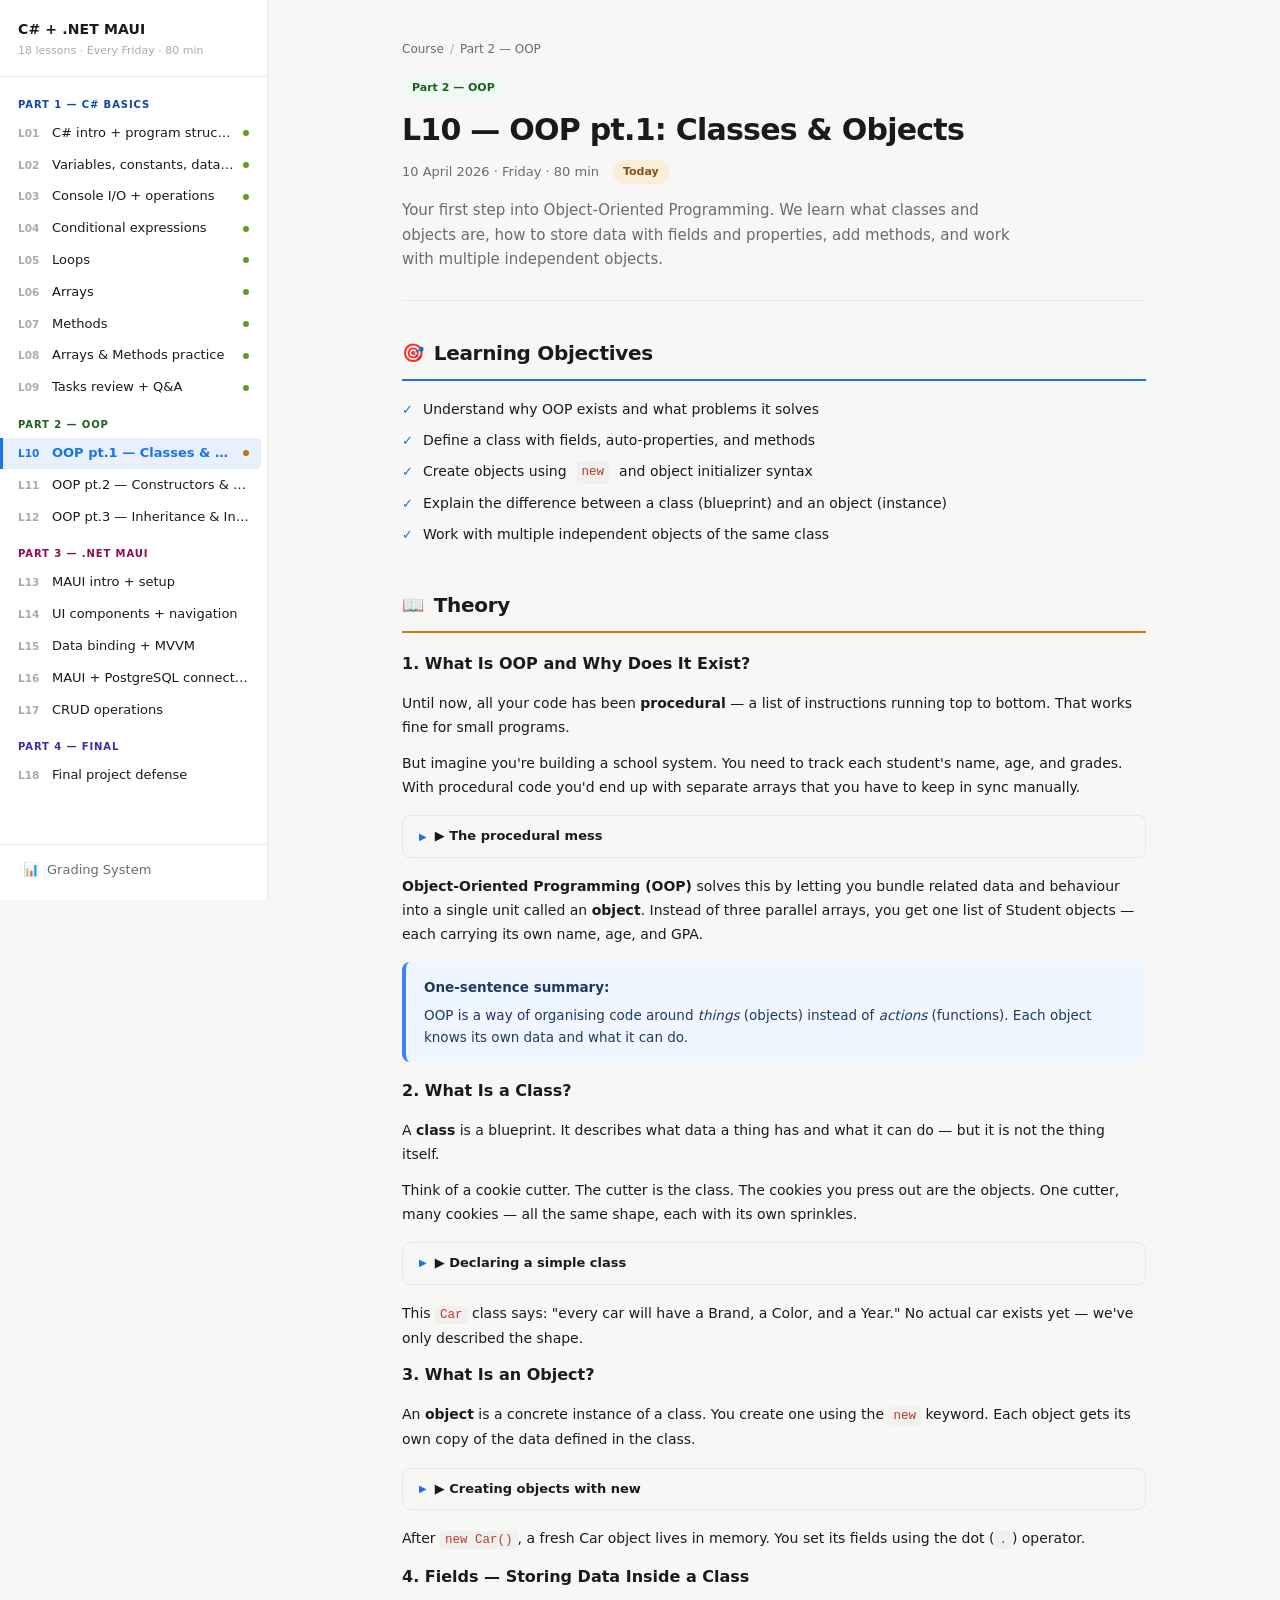
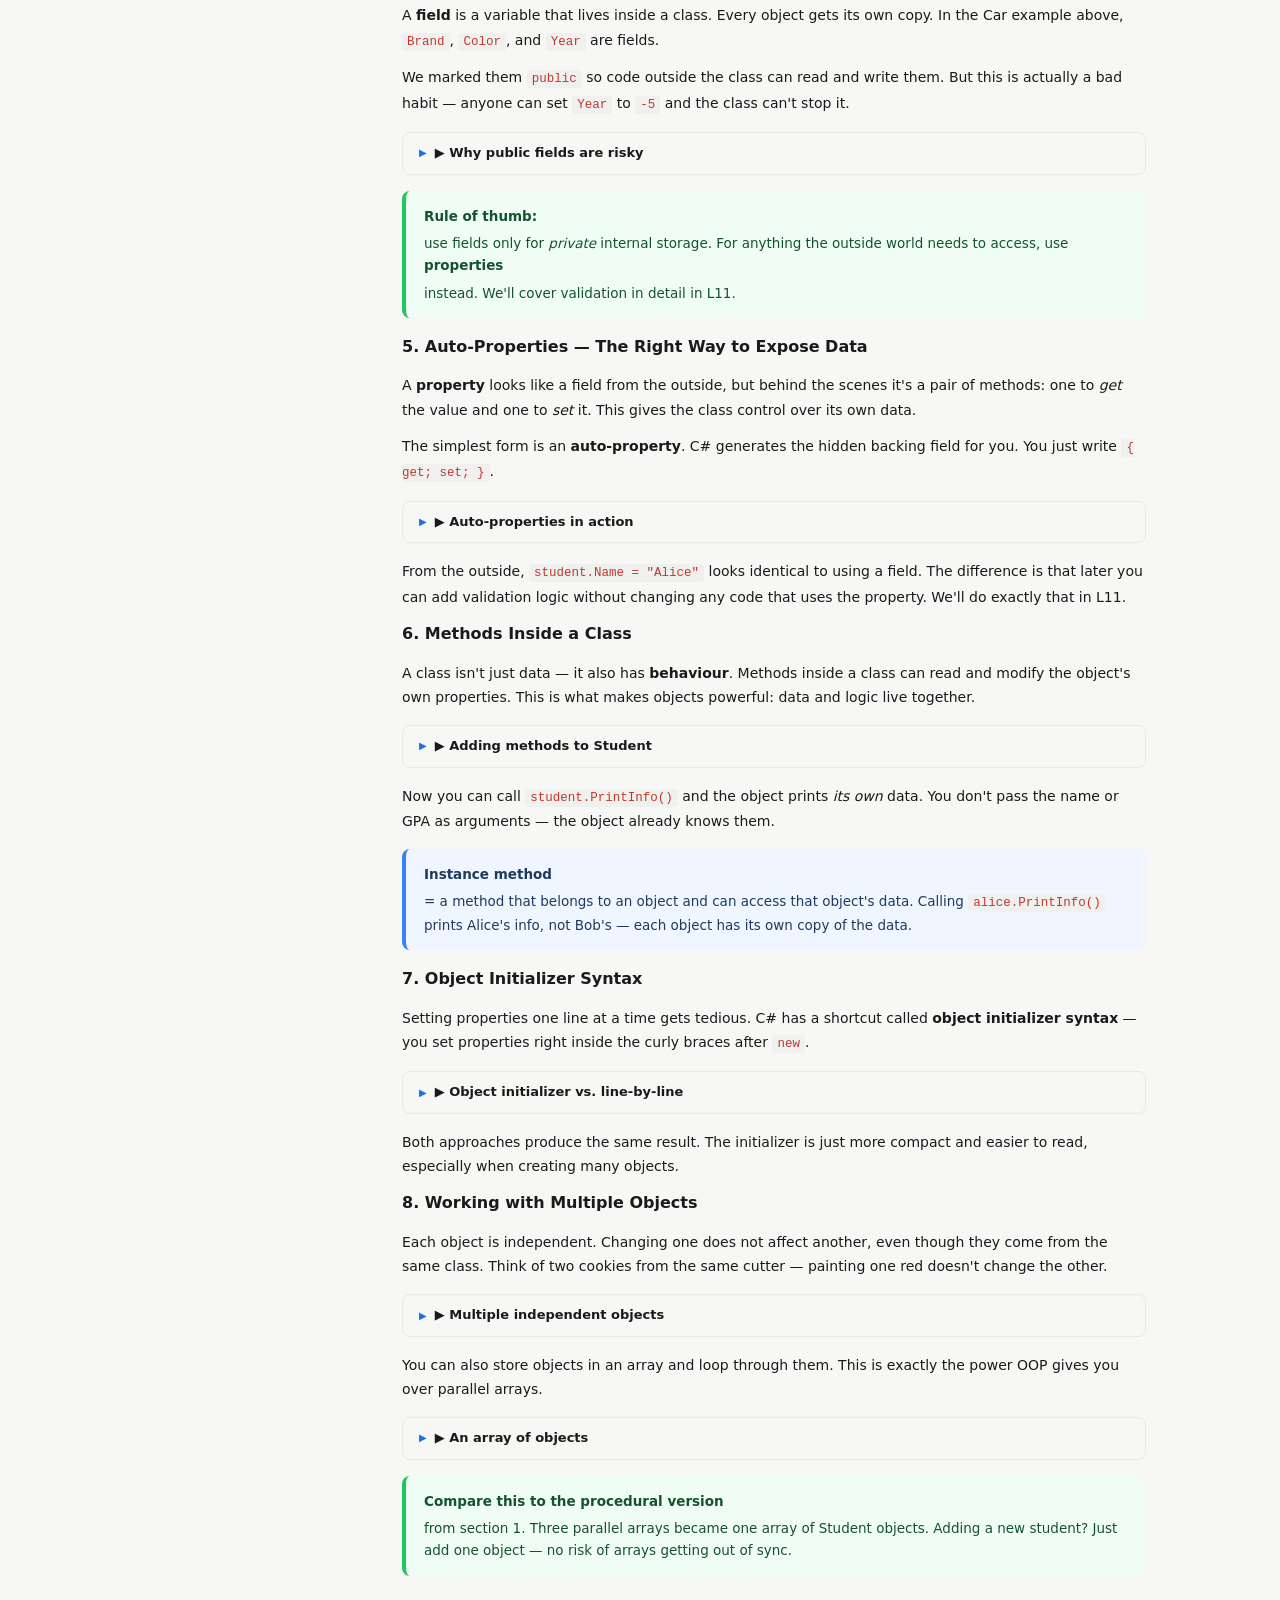
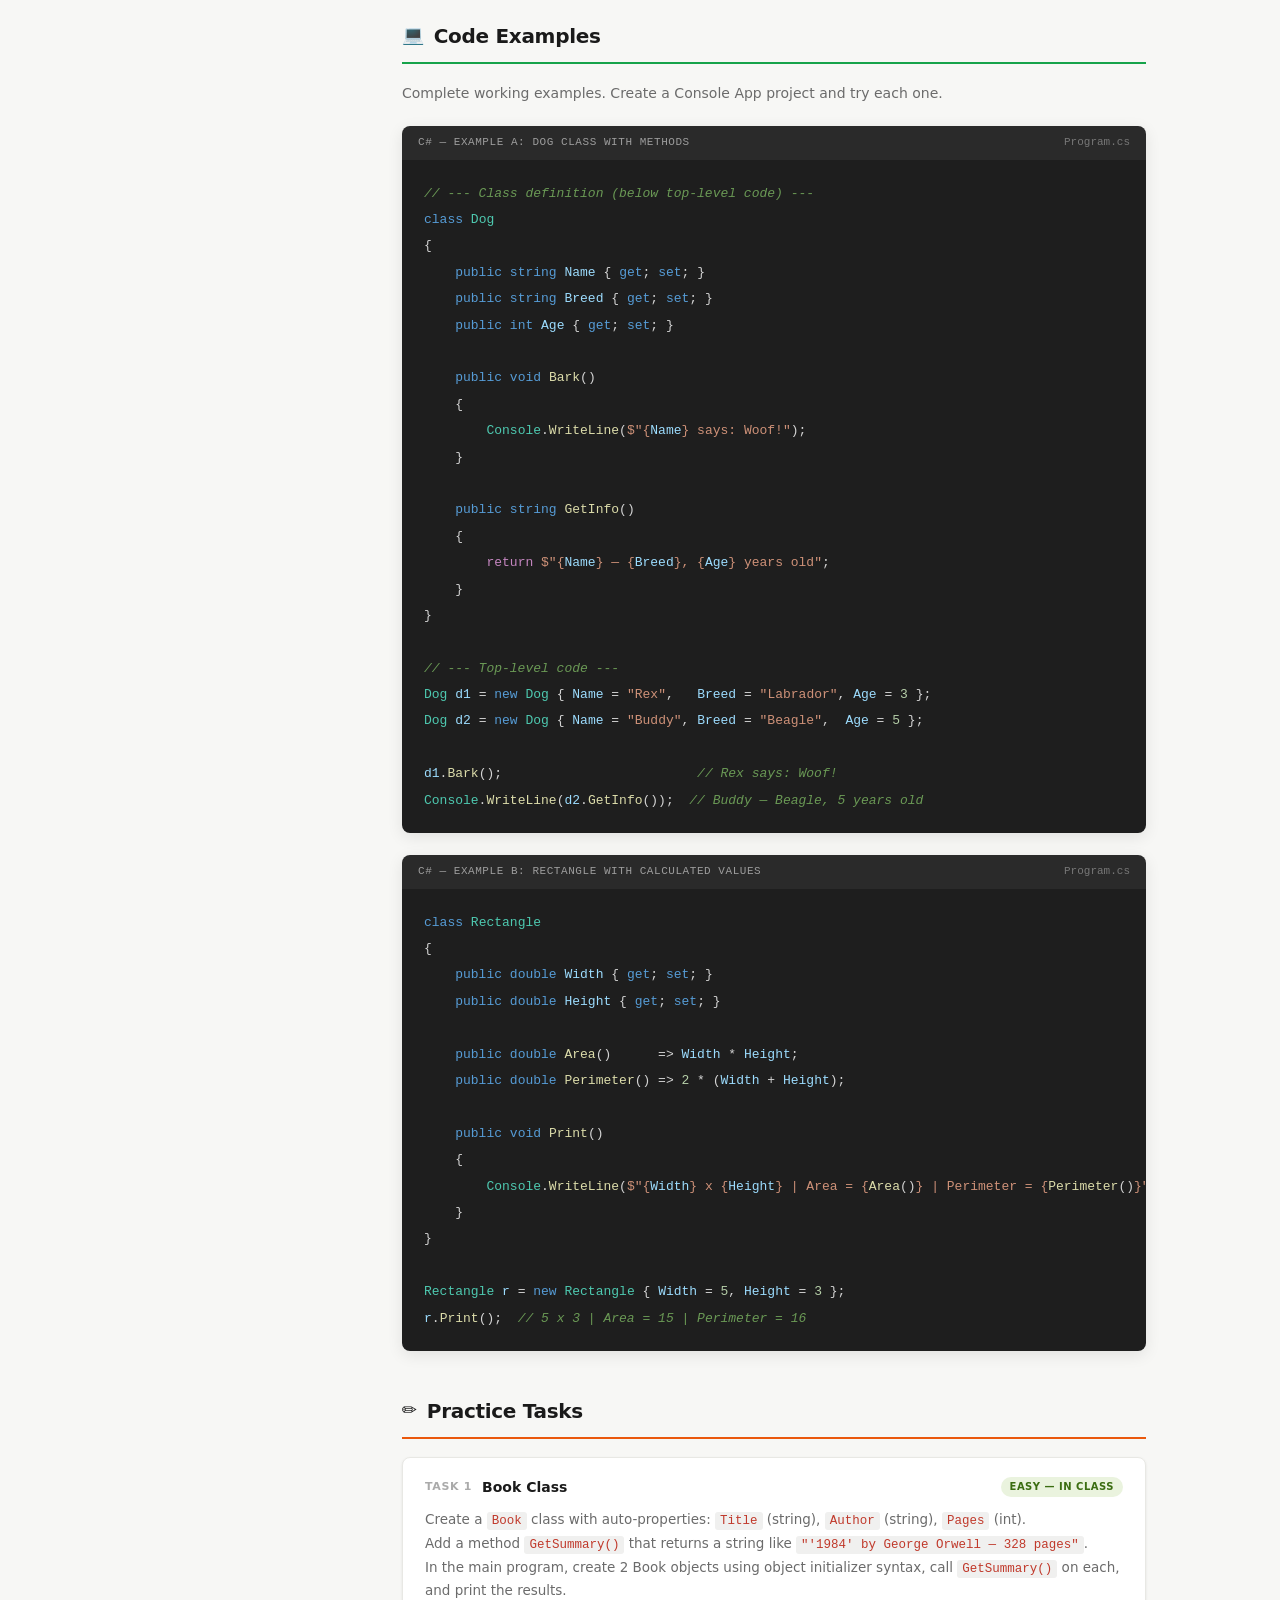
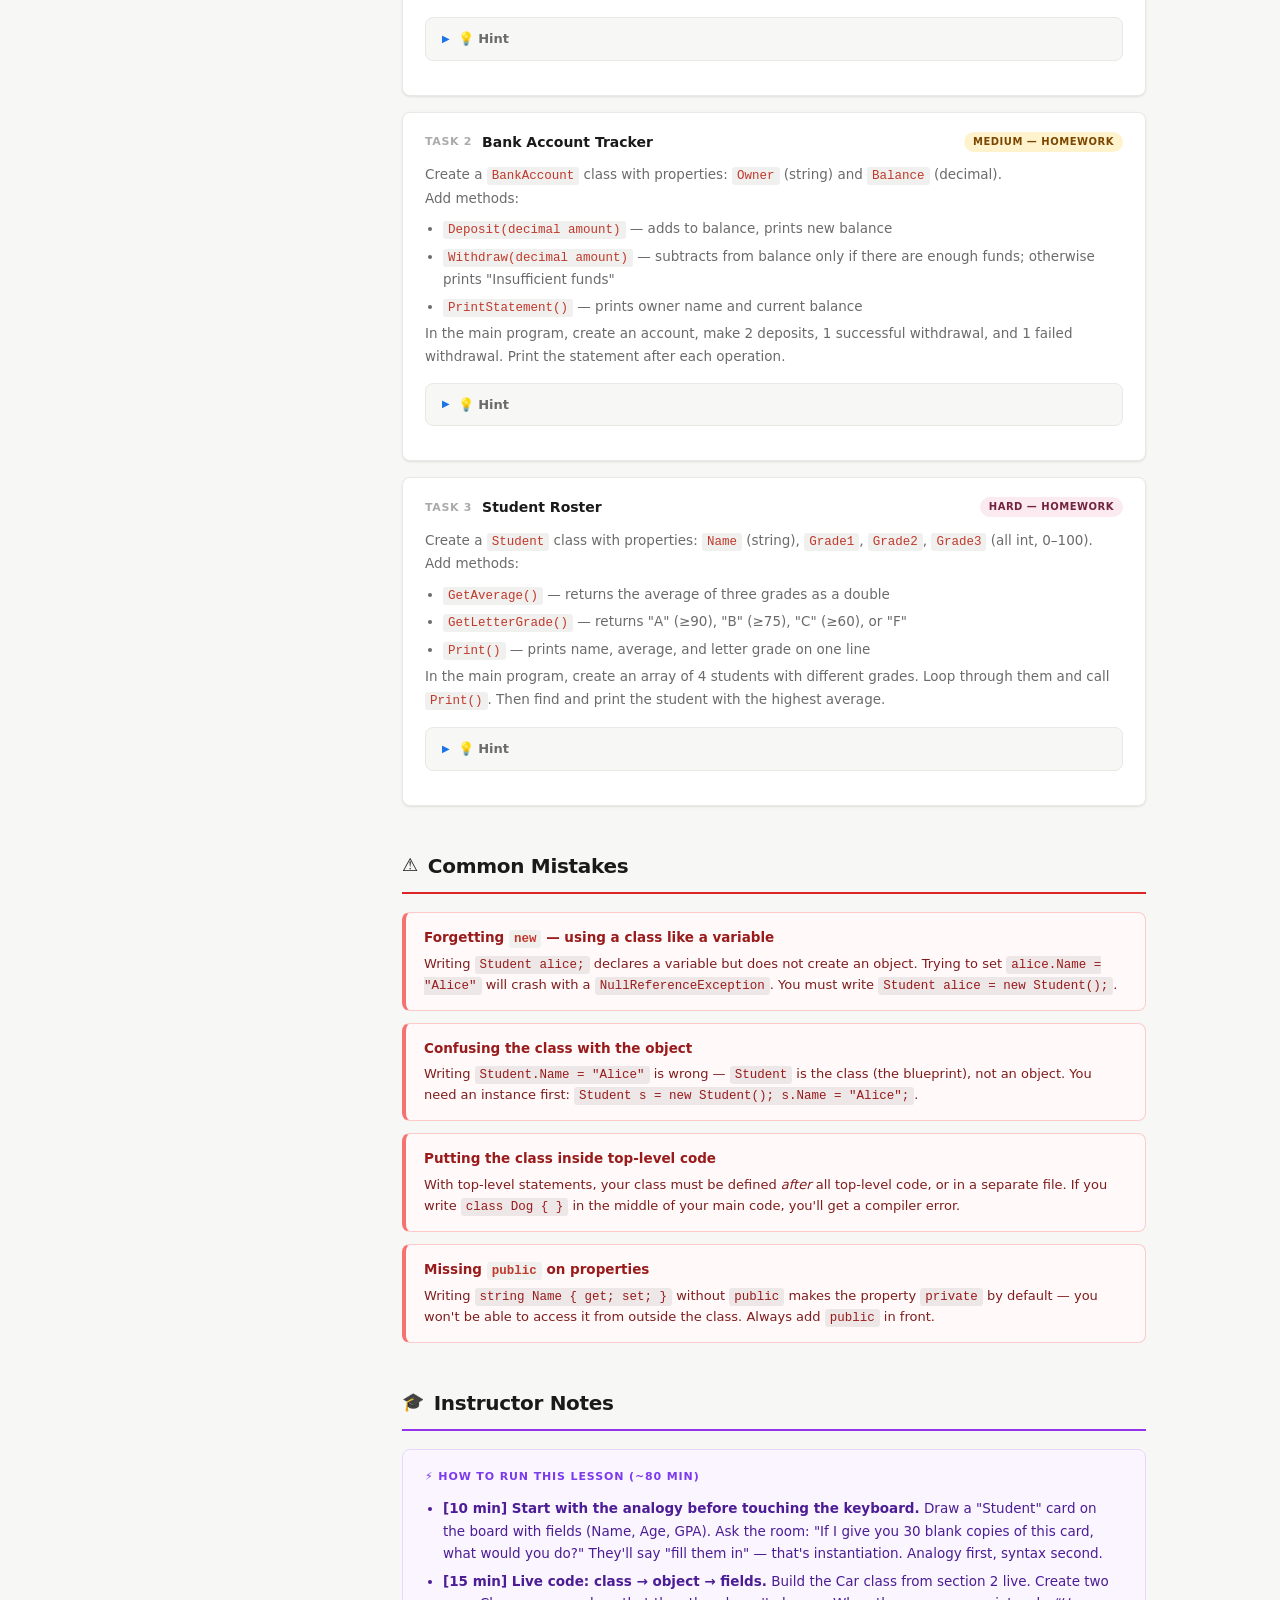
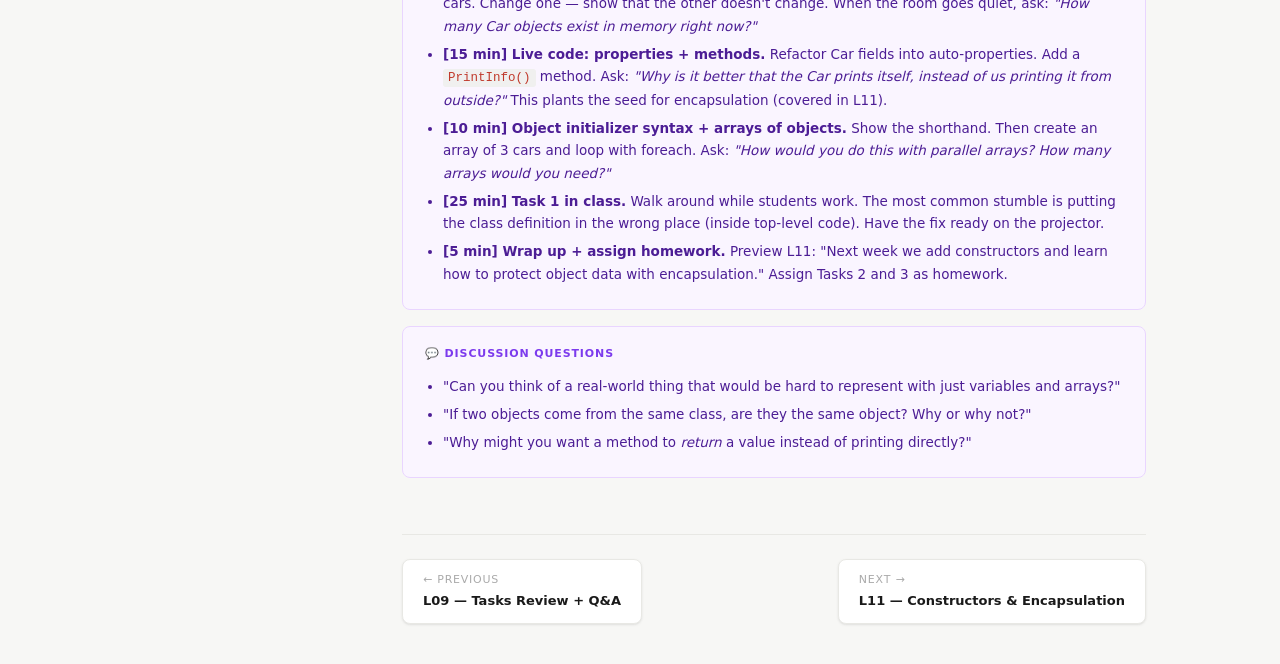
==== commit 340c67bd: "full 10 page" ====
--- a/lessons/l10.html
+++ b/lessons/l10.html
@@ -3,11 +3,10 @@
 <head>
   <meta charset="UTF-8">
   <meta name="viewport" content="width=device-width, initial-scale=1.0">
-  <title>L10 — OOP pt.1: Classes, Objects, Constructors | C# + .NET MAUI</title>
+  <title>L10 — OOP pt.1: Classes &amp; Objects | C# + .NET MAUI</title>
   <link rel="stylesheet" href="../styles.css">
 </head>
 <body data-page="l10" data-root="../">
-
   <button class="hamburger" id="hamburger" aria-label="Toggle navigation" aria-expanded="false">
     <span></span><span></span><span></span>
   </button>
@@ -17,7 +16,7 @@
   <main class="main-content">
     <div class="content">
 
-      <!-- ═══════════════════════════════════════ HEADER ═══════════════════════════════════════ -->
+      <!-- ===== LESSON HEADER ===== -->
       <div class="lesson-header">
         <div class="breadcrumb">
           <a href="../index.html">Course</a>
@@ -25,1265 +24,637 @@
           <span>Part 2 — OOP</span>
         </div>
         <span class="part-badge p2">Part 2 — OOP</span>
-        <h1>L10 — OOP pt.1: Classes, Objects, Constructors</h1>
+        <h1>L10 — OOP pt.1: Classes &amp; Objects</h1>
         <div class="lesson-meta-row">
           <span class="lesson-date">10 April 2026 &middot; Friday &middot; 80 min</span>
           <span class="status-badge today">Today</span>
         </div>
         <p class="lesson-desc">
-          Object-Oriented Programming is the foundation of modern C# development. This lesson
-          introduces the core building blocks: what objects really are, how to design classes that
-          model real-world entities, and how constructors initialise them. You will shift from
-          thinking about code as isolated functions to thinking about collections of objects that
-          collaborate.
+          Your first step into Object-Oriented Programming. We learn what classes and objects
+          are, how to store data with fields and properties, add methods, and work with
+          multiple independent objects.
         </p>
       </div>
 
-      <!-- ═══════════════════════════════════════ OBJECTIVES ═══════════════════════════════════════ -->
+      <!-- ===== LEARNING OBJECTIVES ===== -->
       <div class="lesson-section">
-        <h2 class="section-title s-objectives"><span class="section-icon">🎯</span> Learning Objectives</h2>
+        <h2 class="section-title s-objectives">
+          <span class="section-icon">🎯</span> Learning Objectives
+        </h2>
         <ul class="objectives-list">
-          <li>Define what OOP is and explain why it replaced purely procedural code</li>
-          <li>Distinguish between a class (blueprint) and an object (instance) with concrete examples</li>
-          <li>Create fields, auto-properties, validated properties, and computed properties</li>
-          <li>Build constructors — default, parameterised, chaining, and primary (C# 12)</li>
-          <li>Apply access modifiers to enforce encapsulation and data integrity</li>
-          <li>Explain value-type vs reference-type behaviour for class instances</li>
+          <li>Understand why OOP exists and what problems it solves</li>
+          <li>Define a class with fields, auto-properties, and methods</li>
+          <li>Create objects using <code>new</code> and object initializer syntax</li>
+          <li>Explain the difference between a class (blueprint) and an object (instance)</li>
+          <li>Work with multiple independent objects of the same class</li>
         </ul>
       </div>
 
-      <!-- ═══════════════════════════════════════ THEORY ═══════════════════════════════════════ -->
+      <!-- ===== THEORY ===== -->
       <div class="lesson-section">
-        <h2 class="section-title s-theory"><span class="section-icon">📖</span> Theory</h2>
-
-        <!-- ──── 1. What is OOP ──── -->
-        <div class="theory-content">
-          <h3>1. What Is OOP and Why It Exists</h3>
-
-          <p>
-            In Part 1 you wrote <strong>procedural code</strong> — data lives in separate
-            variables and functions operate on them from the outside. This works at small
-            scale, but with 30 students you'd need 30 names, 30 ages, 30 GPAs — all disconnected.
-          </p>
-
-          <details>
-            <summary>The procedural problem — scattered data</summary>
-            <div class="code-block">
-              <div class="code-block-header">
-                <span class="code-lang">C# — Procedural: data and behaviour are separate</span>
-                <span class="code-filename">Program.cs</span>
-              </div>
-              <pre><code><span class="kw">string</span> <span class="vr">studentName</span> = <span class="str">"Aisha"</span>;
-<span class="kw">int</span>    <span class="vr">studentAge</span>  = <span class="num">20</span>;
-<span class="kw">double</span> <span class="vr">gpa</span>         = <span class="num">3.8</span>;
-
-<span class="kw">void</span> <span class="met">PrintStudent</span>(<span class="kw">string</span> <span class="vr">n</span>, <span class="kw">int</span> <span class="vr">a</span>, <span class="kw">double</span> <span class="vr">g</span>)
+        <h2 class="section-title s-theory">
+          <span class="section-icon">📖</span> Theory
+        </h2>
+
+        <!-- 1. What is OOP -->
+        <div class="theory-content">
+          <h3>1. What Is OOP and Why Does It Exist?</h3>
+          <p>
+            Until now, all your code has been <strong>procedural</strong> — a list of instructions
+            running top to bottom. That works fine for small programs.
+          </p>
+          <p>
+            But imagine you're building a school system. You need to track each student's name,
+            age, and grades. With procedural code you'd end up with separate arrays that you
+            have to keep in sync manually.
+          </p>
+
+          <details>
+            <summary>▶ The procedural mess</summary>
+            <div class="code-block">
+              <div class="code-block-header">
+                <span class="code-lang">C# — Procedural approach</span>
+                <span class="code-filename">Program.cs</span>
+              </div>
+              <pre><code><span class="cmt">// Tracking 3 students without OOP</span>
+<span class="kw">string</span>[] <span class="vr">names</span> = { <span class="str">"Alice"</span>, <span class="str">"Bob"</span>, <span class="str">"Carol"</span> };
+<span class="kw">int</span>[]    <span class="vr">ages</span>  = { <span class="num">17</span>, <span class="num">18</span>, <span class="num">17</span> };
+<span class="kw">double</span>[] <span class="vr">gpas</span>  = { <span class="num">3.8</span>, <span class="num">3.2</span>, <span class="num">3.9</span> };
+
+<span class="cmt">// Want to add a 4th student?</span>
+<span class="cmt">// You must update ALL THREE arrays. Miss one → bug.</span></code></pre>
+            </div>
+          </details>
+
+          <p>
+            <strong>Object-Oriented Programming (OOP)</strong> solves this by letting you bundle
+            related data and behaviour into a single unit called an <strong>object</strong>.
+            Instead of three parallel arrays, you get one list of Student objects — each
+            carrying its own name, age, and GPA.
+          </p>
+
+          <div class="info-box note">
+            <strong>One-sentence summary:</strong>
+            OOP is a way of organising code around <em>things</em> (objects) instead of
+            <em>actions</em> (functions). Each object knows its own data and what it can do.
+          </div>
+        </div>
+
+        <!-- 2. What is a class -->
+        <div class="theory-content">
+          <h3>2. What Is a Class?</h3>
+          <p>
+            A <strong>class</strong> is a blueprint. It describes what data a thing has and what
+            it can do — but it is not the thing itself.
+          </p>
+          <p>
+            Think of a cookie cutter. The cutter is the class. The cookies you press out are
+            the objects. One cutter, many cookies — all the same shape, each with its own
+            sprinkles.
+          </p>
+
+          <details>
+            <summary>▶ Declaring a simple class</summary>
+            <div class="code-block">
+              <div class="code-block-header">
+                <span class="code-lang">C# — Class declaration</span>
+                <span class="code-filename">Program.cs</span>
+              </div>
+              <pre><code><span class="kw">class</span> <span class="cls">Car</span>
 <span class="pun">{</span>
-    <span class="cls">Console</span>.<span class="met">WriteLine</span>(<span class="str">$"{n}, age {a}, GPA {g}"</span>);
-<span class="pun">}</span>
-
-<span class="met">PrintStudent</span>(<span class="vr">studentName</span>, <span class="vr">studentAge</span>, <span class="vr">gpa</span>);</code></pre>
-            </div>
-          </details>
-
-          <p>
-            <strong>OOP</strong> solves this by bundling related data and the functions that
-            work on it into a single unit called an <strong>object</strong>. A student becomes
-            one entity that knows its own name, age, and GPA — and can print itself.
-          </p>
-
-          <details>
-            <summary>The OOP solution — data and behaviour together</summary>
-            <div class="code-block">
-              <div class="code-block-header">
-                <span class="code-lang">C# — OOP: everything in one place</span>
+    <span class="kw">public</span> <span class="kw">string</span> <span class="vr">Brand</span>;
+    <span class="kw">public</span> <span class="kw">string</span> <span class="vr">Color</span>;
+    <span class="kw">public</span> <span class="kw">int</span> <span class="vr">Year</span>;
+<span class="pun">}</span></code></pre>
+            </div>
+          </details>
+
+          <p>
+            This <code>Car</code> class says: "every car will have a Brand, a Color, and a Year."
+            No actual car exists yet — we've only described the shape.
+          </p>
+        </div>
+
+        <!-- 3. What is an object -->
+        <div class="theory-content">
+          <h3>3. What Is an Object?</h3>
+          <p>
+            An <strong>object</strong> is a concrete instance of a class.
+            You create one using the <code>new</code> keyword.
+            Each object gets its own copy of the data defined in the class.
+          </p>
+
+          <details>
+            <summary>▶ Creating objects with new</summary>
+            <div class="code-block">
+              <div class="code-block-header">
+                <span class="code-lang">C# — Creating objects</span>
+                <span class="code-filename">Program.cs</span>
+              </div>
+              <pre><code><span class="cls">Car</span> <span class="vr">myCar</span> = <span class="kw">new</span> <span class="cls">Car</span>();
+<span class="vr">myCar</span>.<span class="vr">Brand</span> = <span class="str">"Toyota"</span>;
+<span class="vr">myCar</span>.<span class="vr">Color</span> = <span class="str">"Red"</span>;
+<span class="vr">myCar</span>.<span class="vr">Year</span>  = <span class="num">2024</span>;
+
+<span class="cls">Console</span>.<span class="met">WriteLine</span>(<span class="str">$"{</span><span class="vr">myCar</span>.<span class="vr">Brand</span><span class="str">} ({</span><span class="vr">myCar</span>.<span class="vr">Year</span><span class="str">}), {</span><span class="vr">myCar</span>.<span class="vr">Color</span><span class="str">}"</span>);
+<span class="cmt">// Output: Toyota (2024), Red</span></code></pre>
+            </div>
+          </details>
+
+          <p>
+            After <code>new Car()</code>, a fresh Car object lives in memory.
+            You set its fields using the dot (<code>.</code>) operator.
+          </p>
+        </div>
+
+        <!-- 4. Fields -->
+        <div class="theory-content">
+          <h3>4. Fields — Storing Data Inside a Class</h3>
+          <p>
+            A <strong>field</strong> is a variable that lives inside a class.
+            Every object gets its own copy. In the Car example above,
+            <code>Brand</code>, <code>Color</code>, and <code>Year</code> are fields.
+          </p>
+          <p>
+            We marked them <code>public</code> so code outside the class can read and write them.
+            But this is actually a bad habit — anyone can set <code>Year</code> to <code>-5</code>
+            and the class can't stop it.
+          </p>
+
+          <details>
+            <summary>▶ Why public fields are risky</summary>
+            <div class="code-block">
+              <div class="code-block-header">
+                <span class="code-lang">C# — The danger of public fields</span>
+                <span class="code-filename">Program.cs</span>
+              </div>
+              <pre><code><span class="cls">Car</span> <span class="vr">car</span> = <span class="kw">new</span> <span class="cls">Car</span>();
+<span class="vr">car</span>.<span class="vr">Year</span> = -<span class="num">5</span>;  <span class="cmt">// No error! But makes no sense.</span>
+<span class="vr">car</span>.<span class="vr">Brand</span> = <span class="str">""</span>; <span class="cmt">// Empty brand — also nonsense.</span>
+
+<span class="cmt">// The class has no way to reject bad values.</span>
+<span class="cmt">// Properties solve this — see next section.</span></code></pre>
+            </div>
+          </details>
+
+          <div class="info-box tip">
+            <strong>Rule of thumb:</strong> use fields only for <em>private</em> internal storage.
+            For anything the outside world needs to access, use <strong>properties</strong> instead.
+            We'll cover validation in detail in L11.
+          </div>
+        </div>
+
+        <!-- 5. Auto-properties -->
+        <div class="theory-content">
+          <h3>5. Auto-Properties — The Right Way to Expose Data</h3>
+          <p>
+            A <strong>property</strong> looks like a field from the outside, but behind the scenes
+            it's a pair of methods: one to <em>get</em> the value and one to <em>set</em> it.
+            This gives the class control over its own data.
+          </p>
+          <p>
+            The simplest form is an <strong>auto-property</strong>. C# generates the hidden
+            backing field for you. You just write <code>{ get; set; }</code>.
+          </p>
+
+          <details>
+            <summary>▶ Auto-properties in action</summary>
+            <div class="code-block">
+              <div class="code-block-header">
+                <span class="code-lang">C# — Auto-properties</span>
                 <span class="code-filename">Program.cs</span>
               </div>
               <pre><code><span class="kw">class</span> <span class="cls">Student</span>
 <span class="pun">{</span>
     <span class="kw">public</span> <span class="kw">string</span> <span class="vr">Name</span> <span class="pun">{</span> <span class="kw">get</span>; <span class="kw">set</span>; <span class="pun">}</span>
-    <span class="kw">public</span> <span class="kw">int</span>    <span class="vr">Age</span>  <span class="pun">{</span> <span class="kw">get</span>; <span class="kw">set</span>; <span class="pun">}</span>
-    <span class="kw">public</span> <span class="kw">double</span> <span class="vr">GPA</span>  <span class="pun">{</span> <span class="kw">get</span>; <span class="kw">set</span>; <span class="pun">}</span>
-
-    <span class="kw">public</span> <span class="kw">void</span> <span class="met">Print</span>()
-        <span class="pun">=></span> <span class="cls">Console</span>.<span class="met">WriteLine</span>(<span class="str">$"{Name}, age {Age}, GPA {GPA}"</span>);
-<span class="pun">}</span>
-
-<span class="cls">Student</span> <span class="vr">s</span> = <span class="kw">new</span> <span class="cls">Student</span> <span class="pun">{</span> <span class="vr">Name</span> = <span class="str">"Aisha"</span>, <span class="vr">Age</span> = <span class="num">20</span>, <span class="vr">GPA</span> = <span class="num">3.8</span> <span class="pun">}</span>;
-<span class="vr">s</span>.<span class="met">Print</span>();  <span class="cmt">// Aisha, age 20, GPA 3.8</span></code></pre>
-            </div>
-          </details>
-
-          <p>
-            C# is object-oriented from the ground up. Every type you already used —
-            <code>string</code>, <code>Console</code>, <code>List&lt;T&gt;</code> — is a class.
-            OOP is not theory you bolt on later; it is the way C# is designed.
+    <span class="kw">public</span> <span class="kw">int</span> <span class="vr">Age</span> <span class="pun">{</span> <span class="kw">get</span>; <span class="kw">set</span>; <span class="pun">}</span>
+    <span class="kw">public</span> <span class="kw">double</span> <span class="vr">GPA</span> <span class="pun">{</span> <span class="kw">get</span>; <span class="kw">set</span>; <span class="pun">}</span>
+<span class="pun">}</span></code></pre>
+            </div>
+          </details>
+
+          <p>
+            From the outside, <code>student.Name = "Alice"</code> looks identical to using a
+            field. The difference is that later you can add validation logic without changing
+            any code that uses the property. We'll do exactly that in L11.
+          </p>
+        </div>
+
+        <!-- 6. Methods inside a class -->
+        <div class="theory-content">
+          <h3>6. Methods Inside a Class</h3>
+          <p>
+            A class isn't just data — it also has <strong>behaviour</strong>.
+            Methods inside a class can read and modify the object's own properties.
+            This is what makes objects powerful: data and logic live together.
+          </p>
+
+          <details>
+            <summary>▶ Adding methods to Student</summary>
+            <div class="code-block">
+              <div class="code-block-header">
+                <span class="code-lang">C# — Instance methods</span>
+                <span class="code-filename">Program.cs</span>
+              </div>
+              <pre><code><span class="kw">class</span> <span class="cls">Student</span>
+<span class="pun">{</span>
+    <span class="kw">public</span> <span class="kw">string</span> <span class="vr">Name</span> <span class="pun">{</span> <span class="kw">get</span>; <span class="kw">set</span>; <span class="pun">}</span>
+    <span class="kw">public</span> <span class="kw">int</span> <span class="vr">Age</span> <span class="pun">{</span> <span class="kw">get</span>; <span class="kw">set</span>; <span class="pun">}</span>
+    <span class="kw">public</span> <span class="kw">double</span> <span class="vr">GPA</span> <span class="pun">{</span> <span class="kw">get</span>; <span class="kw">set</span>; <span class="pun">}</span>
+
+    <span class="kw">public</span> <span class="kw">void</span> <span class="met">PrintInfo</span>()
+    <span class="pun">{</span>
+        <span class="cls">Console</span>.<span class="met">WriteLine</span>(<span class="str">$"{</span><span class="vr">Name</span><span class="str">}, age {</span><span class="vr">Age</span><span class="str">}, GPA: {</span><span class="vr">GPA</span><span class="str">}"</span>);
+    <span class="pun">}</span>
+
+    <span class="kw">public</span> <span class="kw">bool</span> <span class="met">IsHonorRoll</span>()
+    <span class="pun">{</span>
+        <span class="kw2">return</span> <span class="vr">GPA</span> &gt;= <span class="num">3.5</span>;
+    <span class="pun">}</span>
+<span class="pun">}</span></code></pre>
+            </div>
+          </details>
+
+          <p>
+            Now you can call <code>student.PrintInfo()</code> and the object prints <em>its own</em>
+            data. You don't pass the name or GPA as arguments — the object already knows them.
           </p>
 
           <div class="info-box note">
-            <strong>The four pillars of OOP</strong>
-            <p>
-              We cover all four across L10 and L11:
-              <strong>Encapsulation</strong> (hiding internals, today),
-              <strong>Abstraction</strong> (modelling only what matters, today),
-              <strong>Inheritance</strong> (extending classes, L11),
-              <strong>Polymorphism</strong> (one interface, many forms, L11).
-            </p>
-          </div>
-        </div>
-
-        <div class="info-box tip">
-          <strong>💡 Key Point</strong>
-          <p>
-            OOP bundles data and the functions that modify it into one unit.
-            The data can't be accidentally changed by unrelated code, and the
-            object itself knows how to do its own work.
-          </p>
-        </div>
-
-        <!-- ──── 2. Classes vs Objects ──── -->
-        <div class="theory-content">
-          <h3>2. Classes vs Objects — Definition and Mental Model</h3>
-
-          <p>
-            A <strong>class</strong> is a template that describes what shape an object will have.
-            Writing <code>class Car { ... }</code> does not create a car — it describes what
-            a car <em>is</em>. Think of a class like a cookie cutter: it defines the shape,
-            but it is not a cookie itself.
-          </p>
-
-          <details>
-            <summary>Declaring a class with properties and methods</summary>
-            <div class="code-block">
-              <div class="code-block-header">
-                <span class="code-lang">C# — A class is just a blueprint</span>
-                <span class="code-filename">Program.cs</span>
-              </div>
-              <pre><code><span class="kw">class</span> <span class="cls">Car</span>
+            <strong>Instance method</strong> = a method that belongs to an object and can access
+            that object's data. Calling <code>alice.PrintInfo()</code> prints Alice's info,
+            not Bob's — each object has its own copy of the data.
+          </div>
+        </div>
+
+        <!-- 7. Object initializer syntax -->
+        <div class="theory-content">
+          <h3>7. Object Initializer Syntax</h3>
+          <p>
+            Setting properties one line at a time gets tedious.
+            C# has a shortcut called <strong>object initializer syntax</strong> — you set
+            properties right inside the curly braces after <code>new</code>.
+          </p>
+
+          <details>
+            <summary>▶ Object initializer vs. line-by-line</summary>
+            <div class="code-block">
+              <div class="code-block-header">
+                <span class="code-lang">C# — Object initializer</span>
+                <span class="code-filename">Program.cs</span>
+              </div>
+              <pre><code><span class="cmt">// Line-by-line (verbose)</span>
+<span class="cls">Student</span> <span class="vr">s1</span> = <span class="kw">new</span> <span class="cls">Student</span>();
+<span class="vr">s1</span>.<span class="vr">Name</span> = <span class="str">"Alice"</span>;
+<span class="vr">s1</span>.<span class="vr">Age</span>  = <span class="num">17</span>;
+<span class="vr">s1</span>.<span class="vr">GPA</span>  = <span class="num">3.8</span>;
+
+<span class="cmt">// Object initializer (clean)</span>
+<span class="cls">Student</span> <span class="vr">s2</span> = <span class="kw">new</span> <span class="cls">Student</span>
 <span class="pun">{</span>
-    <span class="kw">public</span> <span class="kw">string</span> <span class="vr">Brand</span> <span class="pun">{</span> <span class="kw">get</span>; <span class="kw">set</span>; <span class="pun">}</span>
-    <span class="kw">public</span> <span class="kw">int</span>    <span class="vr">Year</span>  <span class="pun">{</span> <span class="kw">get</span>; <span class="kw">set</span>; <span class="pun">}</span>
-    <span class="kw">public</span> <span class="kw">int</span>    <span class="vr">Speed</span> <span class="pun">{</span> <span class="kw">get</span>; <span class="kw">set</span>; <span class="pun">}</span>
-
-    <span class="kw">public</span> <span class="kw">void</span> <span class="met">Accelerate</span>(<span class="kw">int</span> <span class="vr">amount</span>) <span class="pun">=></span> <span class="vr">Speed</span> += <span class="vr">amount</span>;
-    <span class="kw">public</span> <span class="kw">void</span> <span class="met">Brake</span>(<span class="kw">int</span> <span class="vr">amount</span>)      <span class="pun">=></span> <span class="vr">Speed</span> = <span class="cls">Math</span>.<span class="met">Max</span>(<span class="num">0</span>, <span class="vr">Speed</span> - <span class="vr">amount</span>);
-
-    <span class="kw">public</span> <span class="kw">void</span> <span class="met">PrintStatus</span>()
-        <span class="pun">=></span> <span class="cls">Console</span>.<span class="met">WriteLine</span>(<span class="str">$"{Brand} ({Year}) — {Speed} km/h"</span>);
-<span class="pun">}</span></code></pre>
-            </div>
-          </details>
-
-          <p>
-            An <strong>object</strong> is a concrete instance built from a class at runtime
-            using <code>new</code>. You can create many objects from one class and each is
-            independent — changing <code>car1.Speed</code> does not affect <code>car2.Speed</code>.
-          </p>
-
-          <details>
-            <summary>Creating independent objects from one class</summary>
-            <div class="code-block">
-              <div class="code-block-header">
-                <span class="code-lang">C# — Two objects, same class, independent data</span>
-                <span class="code-filename">Program.cs</span>
-              </div>
-              <pre><code><span class="cls">Car</span> <span class="vr">car1</span> = <span class="kw">new</span> <span class="cls">Car</span> <span class="pun">{</span> <span class="vr">Brand</span> = <span class="str">"Toyota"</span>, <span class="vr">Year</span> = <span class="num">2024</span> <span class="pun">}</span>;
-<span class="cls">Car</span> <span class="vr">car2</span> = <span class="kw">new</span> <span class="cls">Car</span> <span class="pun">{</span> <span class="vr">Brand</span> = <span class="str">"BMW"</span>,    <span class="vr">Year</span> = <span class="num">2025</span> <span class="pun">}</span>;
-
-<span class="vr">car1</span>.<span class="met">Accelerate</span>(<span class="num">60</span>);
-<span class="vr">car2</span>.<span class="met">Accelerate</span>(<span class="num">100</span>);
-
-<span class="vr">car1</span>.<span class="met">PrintStatus</span>();  <span class="cmt">// Toyota (2024) — 60 km/h</span>
-<span class="vr">car2</span>.<span class="met">PrintStatus</span>();  <span class="cmt">// BMW (2025) — 100 km/h</span></code></pre>
-            </div>
-          </details>
-        </div>
-
-        <div class="info-box tip">
-          <strong>💡 Key Point</strong>
-          <p>
-            A class is a blueprint; an object is an instance. Each <code>new</code> creates an
-            independent object with its own data.
-          </p>
-        </div>
-
-        <div class="info-box warning">
-          <strong>Where to place classes</strong>
-          <p>
-            In .NET 10 top-level programs, define classes <em>after</em> the top-level statements.
-            For larger projects, put each class in its own file (<code>Car.cs</code>,
-            <code>Student.cs</code>). For today's exercises, one file is fine.
-          </p>
-        </div>
-
-        <!-- ──── 3. Fields and Properties ──── -->
-        <div class="theory-content">
-          <h3>3. Fields and Properties</h3>
-
-          <p>
-            A <strong>field</strong> is a variable inside a class, but making fields
-            <code>public</code> is almost always wrong — anyone can write
-            <code>account.Balance = -999999</code> with no protection. Modern C# uses
-            <strong>properties</strong> instead: they look like fields from the outside but
-            use <code>get</code>/<code>set</code> accessors to control access. Think of
-            properties like the buttons on a microwave — you don't rewire the magnetron
-            directly; the front panel decides whether your request makes sense.
-          </p>
-
-          <p>
-            The most common form is the <strong>auto-property</strong>: you declare
-            <code>{ get; set; }</code> and the compiler generates the backing field for you.
-            C# also supports <strong>read-only</strong>, <strong>init-only</strong>, and
-            <strong>computed</strong> properties.
-          </p>
-
-          <details>
-            <summary>Auto-properties, init-only, and computed properties</summary>
-            <div class="code-block">
-              <div class="code-block-header">
-                <span class="code-lang">C# — Property flavours in one class</span>
-                <span class="code-filename">Program.cs</span>
-              </div>
-              <pre><code><span class="kw">class</span> <span class="cls">Product</span>
+    <span class="vr">Name</span> = <span class="str">"Bob"</span>,
+    <span class="vr">Age</span>  = <span class="num">18</span>,
+    <span class="vr">GPA</span>  = <span class="num">3.2</span>
+<span class="pun">};</span></code></pre>
+            </div>
+          </details>
+
+          <p>
+            Both approaches produce the same result. The initializer is just more compact and
+            easier to read, especially when creating many objects.
+          </p>
+        </div>
+
+        <!-- 8. Multiple objects -->
+        <div class="theory-content">
+          <h3>8. Working with Multiple Objects</h3>
+          <p>
+            Each object is independent. Changing one does not affect another, even though
+            they come from the same class. Think of two cookies from the same cutter —
+            painting one red doesn't change the other.
+          </p>
+
+          <details>
+            <summary>▶ Multiple independent objects</summary>
+            <div class="code-block">
+              <div class="code-block-header">
+                <span class="code-lang">C# — Independent objects</span>
+                <span class="code-filename">Program.cs</span>
+              </div>
+              <pre><code><span class="cls">Student</span> <span class="vr">alice</span> = <span class="kw">new</span> <span class="cls">Student</span> <span class="pun">{</span> <span class="vr">Name</span> = <span class="str">"Alice"</span>, <span class="vr">Age</span> = <span class="num">17</span>, <span class="vr">GPA</span> = <span class="num">3.8</span> <span class="pun">};</span>
+<span class="cls">Student</span> <span class="vr">bob</span>   = <span class="kw">new</span> <span class="cls">Student</span> <span class="pun">{</span> <span class="vr">Name</span> = <span class="str">"Bob"</span>,   <span class="vr">Age</span> = <span class="num">18</span>, <span class="vr">GPA</span> = <span class="num">3.2</span> <span class="pun">};</span>
+
+<span class="vr">alice</span>.<span class="met">PrintInfo</span>();  <span class="cmt">// Alice, age 17, GPA: 3.8</span>
+<span class="vr">bob</span>.<span class="met">PrintInfo</span>();    <span class="cmt">// Bob, age 18, GPA: 3.2</span>
+
+<span class="vr">bob</span>.<span class="vr">GPA</span> = <span class="num">3.5</span>;
+<span class="vr">bob</span>.<span class="met">PrintInfo</span>();    <span class="cmt">// Bob, age 18, GPA: 3.5</span>
+<span class="vr">alice</span>.<span class="met">PrintInfo</span>();  <span class="cmt">// Alice unchanged — still 3.8</span></code></pre>
+            </div>
+          </details>
+
+          <p>
+            You can also store objects in an array and loop through them.
+            This is exactly the power OOP gives you over parallel arrays.
+          </p>
+
+          <details>
+            <summary>▶ An array of objects</summary>
+            <div class="code-block">
+              <div class="code-block-header">
+                <span class="code-lang">C# — Array of Student objects</span>
+                <span class="code-filename">Program.cs</span>
+              </div>
+              <pre><code><span class="cls">Student</span>[] <span class="vr">roster</span> = <span class="kw">new</span> <span class="cls">Student</span>[]
 <span class="pun">{</span>
-    <span class="kw">public</span> <span class="kw">string</span>  <span class="vr">Name</span>  <span class="pun">{</span> <span class="kw">get</span>; <span class="kw">set</span>; <span class="pun">}</span>   <span class="cmt">// auto: read + write</span>
-    <span class="kw">public</span> <span class="kw">decimal</span> <span class="vr">Price</span> <span class="pun">{</span> <span class="kw">get</span>; <span class="kw">set</span>; <span class="pun">}</span>
-    <span class="kw">public</span> <span class="kw">int</span>     <span class="vr">Stock</span> <span class="pun">{</span> <span class="kw">get</span>; <span class="kw">set</span>; <span class="pun">}</span>
-    <span class="kw">public</span> <span class="kw">string</span>  <span class="vr">Category</span> <span class="pun">{</span> <span class="kw">get</span>; <span class="pun">}</span>  <span class="cmt">// read-only (set in ctor)</span>
-    <span class="kw">public</span> <span class="kw">string</span>  <span class="vr">Sku</span>  <span class="pun">{</span> <span class="kw">get</span>; <span class="kw">init</span>; <span class="pun">}</span> <span class="cmt">// init-only</span>
-    <span class="kw">public</span> <span class="kw">bool</span>    <span class="vr">IsAvailable</span>  <span class="pun">=></span> <span class="vr">Stock</span> > <span class="num">0</span>;       <span class="cmt">// computed</span>
-    <span class="kw">public</span> <span class="kw">decimal</span> <span class="vr">PriceWithTax</span> <span class="pun">=></span> <span class="vr">Price</span> * <span class="num">1.12m</span>;  <span class="cmt">// computed</span>
-
-    <span class="kw">public</span> <span class="cls">Product</span>(<span class="kw">string</span> <span class="vr">name</span>, <span class="kw">decimal</span> <span class="vr">price</span>, <span class="kw">string</span> <span class="vr">category</span>)
-    <span class="pun">{</span> <span class="vr">Name</span> = <span class="vr">name</span>; <span class="vr">Price</span> = <span class="vr">price</span>; <span class="vr">Category</span> = <span class="vr">category</span>; <span class="pun">}</span>
-<span class="pun">}</span></code></pre>
-            </div>
-          </details>
-
-          <p>
-            When you need <strong>validation</strong>, write a full property with a private
-            backing field. The <code>set</code> accessor receives the incoming value as
-            <code>value</code> and can reject it. You can also use <code>private set</code>
-            to allow the class itself to modify a property while blocking outside code.
-          </p>
-
-          <details>
-            <summary>Full property with validation and private set</summary>
-            <div class="code-block">
-              <div class="code-block-header">
-                <span class="code-lang">C# — Controlled access with validation</span>
-                <span class="code-filename">Program.cs</span>
-              </div>
-              <pre><code><span class="kw">class</span> <span class="cls">Person</span>
+    <span class="kw">new</span> <span class="cls">Student</span> <span class="pun">{</span> <span class="vr">Name</span> = <span class="str">"Alice"</span>, <span class="vr">Age</span> = <span class="num">17</span>, <span class="vr">GPA</span> = <span class="num">3.8</span> <span class="pun">},</span>
+    <span class="kw">new</span> <span class="cls">Student</span> <span class="pun">{</span> <span class="vr">Name</span> = <span class="str">"Bob"</span>,   <span class="vr">Age</span> = <span class="num">18</span>, <span class="vr">GPA</span> = <span class="num">3.2</span> <span class="pun">},</span>
+    <span class="kw">new</span> <span class="cls">Student</span> <span class="pun">{</span> <span class="vr">Name</span> = <span class="str">"Carol"</span>, <span class="vr">Age</span> = <span class="num">17</span>, <span class="vr">GPA</span> = <span class="num">3.9</span> <span class="pun">}</span>
+<span class="pun">};</span>
+
+<span class="kw2">foreach</span> (<span class="cls">Student</span> <span class="vr">s</span> <span class="kw">in</span> <span class="vr">roster</span>)
+    <span class="vr">s</span>.<span class="met">PrintInfo</span>();</code></pre>
+            </div>
+          </details>
+
+          <div class="info-box tip">
+            <strong>Compare this to the procedural version</strong> from section 1.
+            Three parallel arrays became one array of Student objects.
+            Adding a new student? Just add one object — no risk of arrays getting out of sync.
+          </div>
+        </div>
+
+      </div>
+
+      <!-- ===== CODE EXAMPLES ===== -->
+      <div class="lesson-section">
+        <h2 class="section-title s-examples">
+          <span class="section-icon">💻</span> Code Examples
+        </h2>
+        <p style="font-size:14px;color:var(--color-text-muted);margin-bottom:20px;">
+          Complete working examples. Create a Console App project and try each one.
+        </p>
+
+        <!-- Example A -->
+        <div class="code-block">
+          <div class="code-block-header">
+            <span class="code-lang">C# — Example A: Dog class with methods</span>
+            <span class="code-filename">Program.cs</span>
+          </div>
+          <pre><code><span class="cmt">// --- Class definition (below top-level code) ---</span>
+<span class="kw">class</span> <span class="cls">Dog</span>
 <span class="pun">{</span>
-    <span class="kw">private</span> <span class="kw">int</span> <span class="vr">_age</span>;  <span class="cmt">// backing field</span>
-
     <span class="kw">public</span> <span class="kw">string</span> <span class="vr">Name</span> <span class="pun">{</span> <span class="kw">get</span>; <span class="kw">set</span>; <span class="pun">}</span>
-    <span class="kw">public</span> <span class="kw">int</span> <span class="vr">Age</span>
+    <span class="kw">public</span> <span class="kw">string</span> <span class="vr">Breed</span> <span class="pun">{</span> <span class="kw">get</span>; <span class="kw">set</span>; <span class="pun">}</span>
+    <span class="kw">public</span> <span class="kw">int</span> <span class="vr">Age</span> <span class="pun">{</span> <span class="kw">get</span>; <span class="kw">set</span>; <span class="pun">}</span>
+
+    <span class="kw">public</span> <span class="kw">void</span> <span class="met">Bark</span>()
     <span class="pun">{</span>
-        <span class="kw">get</span> <span class="pun">{</span> <span class="kw2">return</span> <span class="vr">_age</span>; <span class="pun">}</span>
-        <span class="kw">set</span>
-        <span class="pun">{</span>
-            <span class="kw2">if</span> (<span class="vr">value</span> &lt; <span class="num">0</span> || <span class="vr">value</span> > <span class="num">150</span>)
-                <span class="kw2">throw</span> <span class="kw">new</span> <span class="cls">ArgumentOutOfRangeException</span>(<span class="str">"Age must be 0–150"</span>);
-            <span class="vr">_age</span> = <span class="vr">value</span>;
-        <span class="pun">}</span>
+        <span class="cls">Console</span>.<span class="met">WriteLine</span>(<span class="str">$"{</span><span class="vr">Name</span><span class="str">} says: Woof!"</span>);
     <span class="pun">}</span>
-    <span class="kw">public</span> <span class="kw">int</span> <span class="vr">LoginCount</span> <span class="pun">{</span> <span class="kw">get</span>; <span class="kw">private</span> <span class="kw">set</span>; <span class="pun">}</span>
-    <span class="kw">public</span> <span class="kw">void</span> <span class="met">RecordLogin</span>() <span class="pun">=></span> <span class="vr">LoginCount</span>++;
-<span class="pun">}</span></code></pre>
-            </div>
-          </details>
-
-          <details>
-            <summary>Using the Person class — what gets blocked</summary>
-            <div class="code-block">
-              <div class="code-block-header">
-                <span class="code-lang">C# — Validation and private set in action</span>
-                <span class="code-filename">Program.cs</span>
-              </div>
-              <pre><code><span class="cls">Person</span> <span class="vr">p</span> = <span class="kw">new</span> <span class="cls">Person</span> <span class="pun">{</span> <span class="vr">Name</span> = <span class="str">"Dias"</span> <span class="pun">}</span>;
-<span class="vr">p</span>.<span class="vr">Age</span> = <span class="num">25</span>;            <span class="cmt">// OK</span>
-<span class="vr">p</span>.<span class="met">RecordLogin</span>();
-<span class="cls">Console</span>.<span class="met">WriteLine</span>(<span class="vr">p</span>.<span class="vr">LoginCount</span>);  <span class="cmt">// 1</span>
-<span class="cmt">// p.Age = -5;        // throws ArgumentOutOfRangeException</span>
-<span class="cmt">// p.LoginCount = 99; // ERROR — private set</span></code></pre>
-            </div>
-          </details>
-        </div>
-
-        <div class="info-box tip">
-          <strong>💡 Key Point</strong>
-          <p>
-            Use auto-properties for simple storage, full properties for validation,
-            <code>init</code> for immutable creation-time data, and <code>=></code>
-            for computed values. Avoid public fields.
-          </p>
-        </div>
-
-        <!-- ──── 4. Access Modifiers ──── -->
-        <div class="theory-content">
-          <h3>4. Access Modifiers</h3>
-
-          <p>
-            Access modifiers control who can see and modify members. The purpose is
-            <strong>encapsulation</strong>: hide internals and expose only what callers need.
-            Think of a vending machine — the coin slot and buttons are <code>public</code>;
-            the coin-counting motor is <code>private</code>.
-          </p>
-
-          <p>
-            The rule of thumb: make everything <code>private</code> by default. Only promote
-            a member to <code>public</code> when outside code genuinely needs it. This
-            minimises the surface area for bugs.
-          </p>
-
-          <details>
-            <summary>Encapsulation in practice — public vs private</summary>
-            <div class="code-block">
-              <div class="code-block-header">
-                <span class="code-lang">C# — Hiding internals behind a public API</span>
-                <span class="code-filename">Program.cs</span>
-              </div>
-              <pre><code><span class="kw">class</span> <span class="cls">Wallet</span>
-<span class="pun">{</span>
-    <span class="kw">private</span> <span class="kw">decimal</span> <span class="vr">_cash</span> = <span class="num">0</span>;       <span class="cmt">// hidden</span>
-    <span class="kw">public</span> <span class="kw">decimal</span> <span class="vr">Cash</span> <span class="pun">=></span> <span class="vr">_cash</span>; <span class="cmt">// read-only view</span>
-
-    <span class="kw">public</span> <span class="kw">void</span> <span class="met">Add</span>(<span class="kw">decimal</span> <span class="vr">amount</span>)
+
+    <span class="kw">public</span> <span class="kw">string</span> <span class="met">GetInfo</span>()
     <span class="pun">{</span>
-        <span class="kw2">if</span> (<span class="vr">amount</span> &lt;= <span class="num">0</span>) <span class="kw2">return</span>;
-        <span class="vr">_cash</span> += <span class="vr">amount</span>;
+        <span class="kw2">return</span> <span class="str">$"{</span><span class="vr">Name</span><span class="str">} — {</span><span class="vr">Breed</span><span class="str">}, {</span><span class="vr">Age</span><span class="str">} years old"</span>;
     <span class="pun">}</span>
 <span class="pun">}</span>
 
-<span class="cls">Wallet</span> <span class="vr">w</span> = <span class="kw">new</span> <span class="cls">Wallet</span>();
-<span class="vr">w</span>.<span class="met">Add</span>(<span class="num">100</span>);
-<span class="cls">Console</span>.<span class="met">WriteLine</span>(<span class="vr">w</span>.<span class="vr">Cash</span>);  <span class="cmt">// 100</span>
-<span class="cmt">// w._cash = 999;  // ERROR — _cash is private</span></code></pre>
-            </div>
-          </details>
-        </div>
-
-        <table class="data-table">
-          <thead>
-            <tr>
-              <th>Modifier</th>
-              <th>Visible to</th>
-              <th>Typical use</th>
-            </tr>
-          </thead>
-          <tbody>
-            <tr>
-              <td><code>public</code></td>
-              <td>Everyone</td>
-              <td>Properties, methods that form the public API</td>
-            </tr>
-            <tr>
-              <td><code>private</code></td>
-              <td>Only this class</td>
-              <td>Backing fields, helper methods (default if omitted)</td>
-            </tr>
-            <tr>
-              <td><code>protected</code></td>
-              <td>This class + subclasses</td>
-              <td>Data shared with derived classes (L11)</td>
-            </tr>
-            <tr>
-              <td><code>internal</code></td>
-              <td>Same assembly/project</td>
-              <td>Library classes not for external use</td>
-            </tr>
-          </tbody>
-        </table>
-
-        <div class="info-box tip">
-          <strong>💡 Key Point</strong>
-          <p>
-            Default to <code>private</code>. Only make a member <code>public</code>
-            when outside code genuinely needs access. This is the core of encapsulation.
-          </p>
-        </div>
-
-        <!-- ──── 5. Constructors ──── -->
-        <div class="theory-content">
-          <h3>5. Constructors — Default, Parameterised, Chaining, Primary</h3>
-
-          <p>
-            A <strong>constructor</strong> is a special method that runs when you create
-            an object with <code>new</code>. Its job is to put the object into a valid
-            initial state. Think of it like a phone assembly line — you never receive a
-            phone with no screen and a note saying "please attach screen yourself."
-          </p>
-
-          <p>
-            If you write no constructor, C# provides a default one that sets everything
-            to 0 / null / false. As soon as you write <em>any</em> constructor, the
-            auto-generated one disappears. If you want both parameterless and parameterised
-            creation, you must write both explicitly.
-          </p>
-
-          <details>
-            <summary>Parameterless and parameterised constructors</summary>
-            <div class="code-block">
-              <div class="code-block-header">
-                <span class="code-lang">C# — Two constructors with chaining</span>
-                <span class="code-filename">Program.cs</span>
-              </div>
-              <pre><code><span class="kw">class</span> <span class="cls">Student</span>
+<span class="cmt">// --- Top-level code ---</span>
+<span class="cls">Dog</span> <span class="vr">d1</span> = <span class="kw">new</span> <span class="cls">Dog</span> <span class="pun">{</span> <span class="vr">Name</span> = <span class="str">"Rex"</span>,   <span class="vr">Breed</span> = <span class="str">"Labrador"</span>, <span class="vr">Age</span> = <span class="num">3</span> <span class="pun">};</span>
+<span class="cls">Dog</span> <span class="vr">d2</span> = <span class="kw">new</span> <span class="cls">Dog</span> <span class="pun">{</span> <span class="vr">Name</span> = <span class="str">"Buddy"</span>, <span class="vr">Breed</span> = <span class="str">"Beagle"</span>,  <span class="vr">Age</span> = <span class="num">5</span> <span class="pun">};</span>
+
+<span class="vr">d1</span>.<span class="met">Bark</span>();                         <span class="cmt">// Rex says: Woof!</span>
+<span class="cls">Console</span>.<span class="met">WriteLine</span>(<span class="vr">d2</span>.<span class="met">GetInfo</span>());  <span class="cmt">// Buddy — Beagle, 5 years old</span></code></pre>
+        </div>
+
+        <!-- Example B -->
+        <div class="code-block">
+          <div class="code-block-header">
+            <span class="code-lang">C# — Example B: Rectangle with calculated values</span>
+            <span class="code-filename">Program.cs</span>
+          </div>
+          <pre><code><span class="kw">class</span> <span class="cls">Rectangle</span>
 <span class="pun">{</span>
-    <span class="kw">public</span> <span class="kw">string</span> <span class="vr">Name</span>    <span class="pun">{</span> <span class="kw">get</span>; <span class="kw">set</span>; <span class="pun">}</span>
-    <span class="kw">public</span> <span class="kw">int</span>    <span class="vr">Age</span>     <span class="pun">{</span> <span class="kw">get</span>; <span class="kw">set</span>; <span class="pun">}</span>
-    <span class="kw">public</span> <span class="kw">string</span> <span class="vr">Faculty</span> <span class="pun">{</span> <span class="kw">get</span>; <span class="kw">set</span>; <span class="pun">}</span>
-
-    <span class="kw">public</span> <span class="cls">Student</span>() <span class="pun">{</span> <span class="vr">Faculty</span> = <span class="str">"Undeclared"</span>; <span class="pun">}</span>
-
-    <span class="kw">public</span> <span class="cls">Student</span>(<span class="kw">string</span> <span class="vr">name</span>, <span class="kw">int</span> <span class="vr">age</span>, <span class="kw">string</span> <span class="vr">faculty</span>) : <span class="kw">this</span>()
-    <span class="pun">{</span> <span class="vr">Name</span> = <span class="vr">name</span>; <span class="vr">Age</span> = <span class="vr">age</span>; <span class="vr">Faculty</span> = <span class="vr">faculty</span>; <span class="pun">}</span>
-<span class="pun">}</span></code></pre>
-            </div>
-          </details>
-
-          <details>
-            <summary>Using the Student constructors</summary>
-            <div class="code-block">
-              <div class="code-block-header">
-                <span class="code-lang">C# — Three ways to create a Student</span>
-                <span class="code-filename">Program.cs</span>
-              </div>
-              <pre><code><span class="cls">Student</span> <span class="vr">s1</span> = <span class="kw">new</span> <span class="cls">Student</span>();                               <span class="cmt">// parameterless</span>
-<span class="cls">Student</span> <span class="vr">s2</span> = <span class="kw">new</span> <span class="cls">Student</span>(<span class="str">"Dias"</span>, <span class="num">21</span>, <span class="str">"IT"</span>);               <span class="cmt">// parameterised</span>
-<span class="cls">Student</span> <span class="vr">s3</span> = <span class="kw">new</span> <span class="cls">Student</span> <span class="pun">{</span> <span class="vr">Name</span> = <span class="str">"Aisha"</span>, <span class="vr">Age</span> = <span class="num">20</span> <span class="pun">}</span>;  <span class="cmt">// object initialiser</span>
-
-<span class="cls">Console</span>.<span class="met">WriteLine</span>(<span class="vr">s1</span>.<span class="vr">Faculty</span>);  <span class="cmt">// Undeclared</span>
-<span class="cls">Console</span>.<span class="met">WriteLine</span>(<span class="vr">s2</span>.<span class="vr">Faculty</span>);  <span class="cmt">// IT</span>
-<span class="cls">Console</span>.<span class="met">WriteLine</span>(<span class="vr">s3</span>.<span class="vr">Faculty</span>);  <span class="cmt">// Undeclared</span></code></pre>
-            </div>
-          </details>
-
-          <p>
-            Constructor <strong>chaining</strong> (<code>: this(...)</code>) lets one
-            constructor delegate to another, avoiding duplicated initialisation.
-            For simple classes, C# 12 <strong>primary constructors</strong> put parameters
-            directly in the class header — even less boilerplate.
-          </p>
-
-          <details>
-            <summary>Constructor chaining — Rectangle with a square shortcut</summary>
-            <div class="code-block">
-              <div class="code-block-header">
-                <span class="code-lang">C# — One constructor calls another</span>
-                <span class="code-filename">Program.cs</span>
-              </div>
-              <pre><code><span class="kw">class</span> <span class="cls">Rectangle</span>
-<span class="pun">{</span>
-    <span class="kw">public</span> <span class="kw">double</span> <span class="vr">Width</span>  <span class="pun">{</span> <span class="kw">get</span>; <span class="pun">}</span>
-    <span class="kw">public</span> <span class="kw">double</span> <span class="vr">Height</span> <span class="pun">{</span> <span class="kw">get</span>; <span class="pun">}</span>
-
-    <span class="kw">public</span> <span class="cls">Rectangle</span>(<span class="kw">double</span> <span class="vr">w</span>, <span class="kw">double</span> <span class="vr">h</span>) <span class="pun">{</span> <span class="vr">Width</span> = <span class="vr">w</span>; <span class="vr">Height</span> = <span class="vr">h</span>; <span class="pun">}</span>
-    <span class="kw">public</span> <span class="cls">Rectangle</span>(<span class="kw">double</span> <span class="vr">side</span>) : <span class="kw">this</span>(<span class="vr">side</span>, <span class="vr">side</span>) <span class="pun">{</span> <span class="pun">}</span>
-
-    <span class="kw">public</span> <span class="kw">double</span> <span class="met">Area</span>() <span class="pun">=></span> <span class="vr">Width</span> * <span class="vr">Height</span>;
-<span class="pun">}</span>
-
-<span class="cls">Rectangle</span> <span class="vr">r1</span> = <span class="kw">new</span> <span class="cls">Rectangle</span>(<span class="num">4</span>, <span class="num">6</span>);
-<span class="cls">Rectangle</span> <span class="vr">r2</span> = <span class="kw">new</span> <span class="cls">Rectangle</span>(<span class="num">5</span>);  <span class="cmt">// 5×5 square</span>
-<span class="cls">Console</span>.<span class="met">WriteLine</span>(<span class="vr">r1</span>.<span class="met">Area</span>());  <span class="cmt">// 24</span>
-<span class="cls">Console</span>.<span class="met">WriteLine</span>(<span class="vr">r2</span>.<span class="met">Area</span>());  <span class="cmt">// 25</span></code></pre>
-            </div>
-          </details>
-
-          <details>
-            <summary>Primary constructor (C# 12) — parameters in the class header</summary>
-            <div class="code-block">
-              <div class="code-block-header">
-                <span class="code-lang">C# — Modern shorthand</span>
-                <span class="code-filename">Program.cs</span>
-              </div>
-              <pre><code><span class="kw">class</span> <span class="cls">Course</span>(<span class="kw">string</span> <span class="vr">title</span>, <span class="kw">int</span> <span class="vr">credits</span>)
-<span class="pun">{</span>
-    <span class="kw">public</span> <span class="kw">string</span> <span class="vr">Title</span>   <span class="pun">{</span> <span class="kw">get</span>; <span class="pun">}</span> = <span class="vr">title</span>;
-    <span class="kw">public</span> <span class="kw">int</span>    <span class="vr">Credits</span> <span class="pun">{</span> <span class="kw">get</span>; <span class="pun">}</span> = <span class="vr">credits</span>;
-
-    <span class="kw">public</span> <span class="kw">void</span> <span class="met">Print</span>() <span class="pun">=></span> <span class="cls">Console</span>.<span class="met">WriteLine</span>(<span class="str">$"{Title} ({Credits} credits)"</span>);
-<span class="pun">}</span>
-
-<span class="cls">Course</span> <span class="vr">c</span> = <span class="kw">new</span> <span class="cls">Course</span>(<span class="str">"Calculus"</span>, <span class="num">4</span>);
-<span class="vr">c</span>.<span class="met">Print</span>();  <span class="cmt">// Calculus (4 credits)</span></code></pre>
-            </div>
-          </details>
-        </div>
-
-        <div class="info-box tip">
-          <strong>💡 Key Point</strong>
-          <p>
-            Constructors guarantee objects are valid from the moment they exist.
-            Use chaining (<code>: this()</code>) to avoid duplicating initialisation
-            logic between overloads.
-          </p>
-        </div>
-
-        <!-- ──── 6. The this keyword ──── -->
-        <div class="theory-content">
-          <h3>6. The <code>this</code> Keyword</h3>
-
-          <p>
-            Inside a class, <code>this</code> refers to <em>the current instance</em>.
-            Think of it like the word "I" — when a Circle says <code>this.Radius</code>,
-            it means "the radius of the specific circle this code is running on." Most of
-            the time you can omit it, but you need it when a parameter name shadows a property.
-          </p>
-
-          <details>
-            <summary>Disambiguating a parameter from a property</summary>
-            <div class="code-block">
-              <div class="code-block-header">
-                <span class="code-lang">C# — this.Radius vs radius</span>
-                <span class="code-filename">Program.cs</span>
-              </div>
-              <pre><code><span class="kw">class</span> <span class="cls">Circle</span>
-<span class="pun">{</span>
-    <span class="kw">public</span> <span class="kw">double</span> <span class="vr">Radius</span> <span class="pun">{</span> <span class="kw">get</span>; <span class="kw">set</span>; <span class="pun">}</span>
-
-    <span class="kw">public</span> <span class="cls">Circle</span>(<span class="kw">double</span> <span class="vr">radius</span>)
+    <span class="kw">public</span> <span class="kw">double</span> <span class="vr">Width</span> <span class="pun">{</span> <span class="kw">get</span>; <span class="kw">set</span>; <span class="pun">}</span>
+    <span class="kw">public</span> <span class="kw">double</span> <span class="vr">Height</span> <span class="pun">{</span> <span class="kw">get</span>; <span class="kw">set</span>; <span class="pun">}</span>
+
+    <span class="kw">public</span> <span class="kw">double</span> <span class="met">Area</span>()      =&gt; <span class="vr">Width</span> * <span class="vr">Height</span>;
+    <span class="kw">public</span> <span class="kw">double</span> <span class="met">Perimeter</span>() =&gt; <span class="num">2</span> * (<span class="vr">Width</span> + <span class="vr">Height</span>);
+
+    <span class="kw">public</span> <span class="kw">void</span> <span class="met">Print</span>()
     <span class="pun">{</span>
-        <span class="kw">this</span>.<span class="vr">Radius</span> = <span class="vr">radius</span>;  <span class="cmt">// this.Radius = property, radius = parameter</span>
-    <span class="pun">}</span>
-
-    <span class="kw">public</span> <span class="kw">double</span> <span class="met">Area</span>() <span class="pun">=></span> <span class="cls">Math</span>.<span class="vr">PI</span> * <span class="vr">Radius</span> * <span class="vr">Radius</span>;
-<span class="pun">}</span></code></pre>
-            </div>
-          </details>
-
-          <p>
-            A more advanced use is the <strong>fluent interface</strong> — a method returns
-            <code>this</code> so the caller can chain calls like
-            <code>circle.Scale(2).Area()</code>.
-          </p>
-
-          <details>
-            <summary>Fluent interface — returning this for method chaining</summary>
-            <div class="code-block">
-              <div class="code-block-header">
-                <span class="code-lang">C# — Chaining methods with return this</span>
-                <span class="code-filename">Program.cs</span>
-              </div>
-              <pre><code><span class="kw">class</span> <span class="cls">Circle</span>
-<span class="pun">{</span>
-    <span class="kw">public</span> <span class="kw">double</span> <span class="vr">Radius</span> <span class="pun">{</span> <span class="kw">get</span>; <span class="kw">set</span>; <span class="pun">}</span>
-    <span class="kw">public</span> <span class="cls">Circle</span>(<span class="kw">double</span> <span class="vr">radius</span>) <span class="pun">{</span> <span class="kw">this</span>.<span class="vr">Radius</span> = <span class="vr">radius</span>; <span class="pun">}</span>
-    <span class="kw">public</span> <span class="kw">double</span> <span class="met">Area</span>() <span class="pun">=></span> <span class="cls">Math</span>.<span class="vr">PI</span> * <span class="vr">Radius</span> * <span class="vr">Radius</span>;
-
-    <span class="kw">public</span> <span class="cls">Circle</span> <span class="met">Scale</span>(<span class="kw">double</span> <span class="vr">factor</span>)
-    <span class="pun">{</span>
-        <span class="vr">Radius</span> *= <span class="vr">factor</span>;
-        <span class="kw2">return</span> <span class="kw">this</span>;  <span class="cmt">// return the same object</span>
+        <span class="cls">Console</span>.<span class="met">WriteLine</span>(<span class="str">$"{</span><span class="vr">Width</span><span class="str">} x {</span><span class="vr">Height</span><span class="str">} | Area = {</span><span class="met">Area</span>()<span class="str">} | Perimeter = {</span><span class="met">Perimeter</span>()<span class="str">}"</span>);
     <span class="pun">}</span>
 <span class="pun">}</span>
 
-<span class="cls">Circle</span> <span class="vr">c</span> = <span class="kw">new</span> <span class="cls">Circle</span>(<span class="num">5</span>);
-<span class="cls">Console</span>.<span class="met">WriteLine</span>(<span class="vr">c</span>.<span class="met">Scale</span>(<span class="num">2</span>).<span class="met">Area</span>());  <span class="cmt">// 314.159... (r=10)</span></code></pre>
-            </div>
-          </details>
-        </div>
-
-        <div class="info-box note">
-          <strong>💡 Key Point</strong>
-          <p>
-            <code>this</code> refers to the current object. Use it to disambiguate
-            parameters from properties and to chain constructors.
-          </p>
-        </div>
-
-        <!-- ──── 7. Static Members ──── -->
-        <div class="theory-content">
-          <h3>7. Static Members</h3>
-
-          <p>
-            A <code>static</code> member belongs to the <em>class itself</em>, not to any
-            particular instance. Think of the total student enrolment at a university —
-            it belongs to the university (the class), not to any one student (an instance).
-            You access static members via the class name: <code>Counter.GetTotal()</code>.
-          </p>
-
-          <details>
-            <summary>Static field and method — auto-incrementing ID</summary>
-            <div class="code-block">
-              <div class="code-block-header">
-                <span class="code-lang">C# — Shared data via static</span>
-                <span class="code-filename">Program.cs</span>
-              </div>
-              <pre><code><span class="kw">class</span> <span class="cls">Counter</span>
-<span class="pun">{</span>
-    <span class="kw">private</span> <span class="kw">static</span> <span class="kw">int</span> <span class="vr">_total</span> = <span class="num">0</span>;  <span class="cmt">// shared</span>
-    <span class="kw">public</span> <span class="kw">int</span> <span class="vr">Id</span> <span class="pun">{</span> <span class="kw">get</span>; <span class="pun">}</span>
-
-    <span class="kw">public</span> <span class="cls">Counter</span>() <span class="pun">{</span> <span class="vr">_total</span>++; <span class="vr">Id</span> = <span class="vr">_total</span>; <span class="pun">}</span>
-    <span class="kw">public</span> <span class="kw">static</span> <span class="kw">int</span> <span class="met">GetTotal</span>() <span class="pun">=></span> <span class="vr">_total</span>;
-<span class="pun">}</span></code></pre>
-            </div>
-          </details>
-
-          <details>
-            <summary>Using the Counter — each new object increments the shared total</summary>
-            <div class="code-block">
-              <div class="code-block-header">
-                <span class="code-lang">C# — Static vs instance access</span>
-                <span class="code-filename">Program.cs</span>
-              </div>
-              <pre><code><span class="cls">Counter</span> <span class="vr">a</span> = <span class="kw">new</span> <span class="cls">Counter</span>();  <span class="cmt">// Id=1</span>
-<span class="cls">Counter</span> <span class="vr">b</span> = <span class="kw">new</span> <span class="cls">Counter</span>();  <span class="cmt">// Id=2</span>
-<span class="cls">Counter</span> <span class="vr">cc</span> = <span class="kw">new</span> <span class="cls">Counter</span>(); <span class="cmt">// Id=3</span>
-
-<span class="cls">Console</span>.<span class="met">WriteLine</span>(<span class="cls">Counter</span>.<span class="met">GetTotal</span>());  <span class="cmt">// 3 (class name!)</span>
-<span class="cls">Console</span>.<span class="met">WriteLine</span>(<span class="vr">a</span>.<span class="vr">Id</span>);                 <span class="cmt">// 1 (instance)</span></code></pre>
-            </div>
-          </details>
-        </div>
-
-        <table class="data-table">
-          <thead>
-            <tr><th>Instance member</th><th>Static member</th></tr>
-          </thead>
-          <tbody>
-            <tr><td>Accessed via object: <code>obj.Method()</code></td><td>Accessed via class: <code>Class.Method()</code></td></tr>
-            <tr><td>Each object has its own copy</td><td>One shared copy for all objects</td></tr>
-            <tr><td>Can use <code>this</code></td><td>Cannot use <code>this</code></td></tr>
-            <tr><td>Example: <code>car.Speed</code></td><td>Example: <code>Math.Sqrt()</code></td></tr>
-          </tbody>
-        </table>
-
-        <div class="info-box tip">
-          <strong>💡 Key Point</strong>
-          <p>
-            Static members belong to the class, not to instances. Use them for
-            shared data (counters, configuration) and for utility methods that
-            don't depend on instance state.
-          </p>
-        </div>
-
-        <!-- ──── 8. Value Types vs Reference Types ──── -->
-        <div class="theory-content">
-          <h3>8. Value Types vs Reference Types</h3>
-
-          <p>
-            <strong>Classes are reference types.</strong> When you write
-            <code>Student s2 = s1;</code>, you copy the <em>reference</em> (memory address),
-            not the object. Both variables now point to the same data. Think of it like
-            sharing a Google Doc link — edits by either person appear for both.
-          </p>
-
-          <details>
-            <summary>Two variables, one object — the reference trap</summary>
-            <div class="code-block">
-              <div class="code-block-header">
-                <span class="code-lang">C# — Assignment copies the reference</span>
-                <span class="code-filename">Program.cs</span>
-              </div>
-              <pre><code><span class="cls">Student</span> <span class="vr">s1</span> = <span class="kw">new</span> <span class="cls">Student</span>(<span class="str">"Aisha"</span>, <span class="num">20</span>, <span class="str">"IT"</span>);
-<span class="cls">Student</span> <span class="vr">s2</span> = <span class="vr">s1</span>;  <span class="cmt">// same object, not a copy!</span>
-
-<span class="vr">s2</span>.<span class="vr">Name</span> = <span class="str">"Bekzod"</span>;
-<span class="cls">Console</span>.<span class="met">WriteLine</span>(<span class="vr">s1</span>.<span class="vr">Name</span>);  <span class="cmt">// Bekzod ← changed through s2!</span></code></pre>
-            </div>
-          </details>
-
-          <p>
-            A reference variable can also hold <code>null</code> — meaning "no object."
-            Accessing a member on a null reference throws <code>NullReferenceException</code>.
-            Use the <code>?.</code> operator for safe access.
-          </p>
-
-          <details>
-            <summary>Null references and safe access</summary>
-            <div class="code-block">
-              <div class="code-block-header">
-                <span class="code-lang">C# — Null check patterns</span>
-                <span class="code-filename">Program.cs</span>
-              </div>
-              <pre><code><span class="cls">Student</span> <span class="vr">s3</span> = <span class="kw">null</span>;
-<span class="cmt">// s3.Name = "Test";  // NullReferenceException!</span>
-
-<span class="kw2">if</span> (<span class="vr">s3</span> != <span class="kw">null</span>)
-    <span class="cls">Console</span>.<span class="met">WriteLine</span>(<span class="vr">s3</span>.<span class="vr">Name</span>);
-
-<span class="cmt">// Modern null-conditional operator:</span>
-<span class="cls">Console</span>.<span class="met">WriteLine</span>(<span class="vr">s3</span>?.<span class="vr">Name</span> ?? <span class="str">"(no student)"</span>);</code></pre>
-            </div>
-          </details>
-        </div>
-
-        <div class="info-box important">
-          <strong>💡 Key Point</strong>
-          <p>
-            Assigning one object variable to another copies the <em>reference</em>, not the
-            object. Both variables point to the same data. This is the #1 source of
-            unexpected behaviour for OOP beginners.
-          </p>
-        </div>
-
-        <!-- ──── 9. Complete Example ──── -->
-        <div class="theory-content">
-          <h3>9. Putting It All Together — Complete BankAccount</h3>
-
-          <p>
-            This final example combines every concept from today into a single class.
-            Think of it like a real bank teller counter — you can't reach behind the
-            counter and change the ledger; you must ask the teller (call a method), and the
-            teller will refuse invalid requests.
-          </p>
-
-          <p>
-            Notice the design decisions: <code>Balance</code> has a <code>private set</code>
-            that rejects negative values. <code>Owner</code> and <code>AccountNumber</code>
-            are read-only. The <code>_accountCount</code> is static because it tracks
-            <em>all</em> accounts, not one account.
-          </p>
-
-          <details>
-            <summary>Step 1 — Fields, properties, and constructor</summary>
-            <div class="code-block">
-              <div class="code-block-header">
-                <span class="code-lang">C# — BankAccount skeleton</span>
-                <span class="code-filename">Program.cs</span>
-              </div>
-              <pre><code><span class="kw">class</span> <span class="cls">BankAccount</span>
-<span class="pun">{</span>
-    <span class="kw">private</span> <span class="kw">static</span> <span class="kw">int</span> <span class="vr">_accountCount</span> = <span class="num">0</span>;
-    <span class="kw">private</span> <span class="kw">decimal</span> <span class="vr">_balance</span>;
-
-    <span class="kw">public</span> <span class="kw">string</span> <span class="vr">Owner</span>         <span class="pun">{</span> <span class="kw">get</span>; <span class="pun">}</span>
-    <span class="kw">public</span> <span class="kw">string</span> <span class="vr">AccountNumber</span> <span class="pun">{</span> <span class="kw">get</span>; <span class="pun">}</span>
-    <span class="kw">public</span> <span class="kw">decimal</span> <span class="vr">Balance</span>
-    <span class="pun">{</span>
-        <span class="kw">get</span> <span class="pun">=></span> <span class="vr">_balance</span>;
-        <span class="kw">private</span> <span class="kw">set</span>
-        <span class="pun">{</span>
-            <span class="kw2">if</span> (<span class="vr">value</span> &lt; <span class="num">0</span>)
-                <span class="kw2">throw</span> <span class="kw">new</span> <span class="cls">InvalidOperationException</span>(<span class="str">"Balance cannot go negative"</span>);
-            <span class="vr">_balance</span> = <span class="vr">value</span>;
-        <span class="pun">}</span>
-    <span class="pun">}</span>
-
-    <span class="kw">public</span> <span class="cls">BankAccount</span>(<span class="kw">string</span> <span class="vr">owner</span>, <span class="kw">decimal</span> <span class="vr">initialDeposit</span> = <span class="num">0</span>)
-    <span class="pun">{</span>
-        <span class="vr">Owner</span>   = <span class="vr">owner</span>;
-        <span class="vr">Balance</span> = <span class="vr">initialDeposit</span>;
-        <span class="vr">_accountCount</span>++;
-        <span class="vr">AccountNumber</span> = <span class="str">$"ACC{_accountCount:D4}"</span>;
-    <span class="pun">}</span>
-<span class="pun">}</span></code></pre>
-            </div>
-          </details>
-
-          <details>
-            <summary>Step 2 — Methods: Deposit, Withdraw, Transfer</summary>
-            <div class="code-block">
-              <div class="code-block-header">
-                <span class="code-lang">C# — Adding behaviour to BankAccount</span>
-                <span class="code-filename">Program.cs</span>
-              </div>
-              <pre><code><span class="cmt">// Inside the BankAccount class:</span>
-<span class="kw">public</span> <span class="kw">void</span> <span class="met">Deposit</span>(<span class="kw">decimal</span> <span class="vr">amount</span>)
-<span class="pun">{</span>
-    <span class="kw2">if</span> (<span class="vr">amount</span> &lt;= <span class="num">0</span>) <span class="kw2">throw</span> <span class="kw">new</span> <span class="cls">ArgumentException</span>(<span class="str">"Deposit must be positive"</span>);
-    <span class="vr">Balance</span> += <span class="vr">amount</span>;
-<span class="pun">}</span>
-
-<span class="kw">public</span> <span class="kw">void</span> <span class="met">Withdraw</span>(<span class="kw">decimal</span> <span class="vr">amount</span>)
-<span class="pun">{</span>
-    <span class="kw2">if</span> (<span class="vr">amount</span> &lt;= <span class="num">0</span>) <span class="kw2">throw</span> <span class="kw">new</span> <span class="cls">ArgumentException</span>(<span class="str">"Amount must be positive"</span>);
-    <span class="vr">Balance</span> -= <span class="vr">amount</span>;  <span class="cmt">// setter guards against negative</span>
-<span class="pun">}</span>
-
-<span class="kw">public</span> <span class="kw">void</span> <span class="met">Transfer</span>(<span class="cls">BankAccount</span> <span class="vr">target</span>, <span class="kw">decimal</span> <span class="vr">amount</span>)
-<span class="pun">{</span>
-    <span class="met">Withdraw</span>(<span class="vr">amount</span>);
-    <span class="vr">target</span>.<span class="met">Deposit</span>(<span class="vr">amount</span>);
-<span class="pun">}</span>
-
-<span class="kw">public</span> <span class="kw">void</span> <span class="met">PrintStatement</span>()
-    <span class="pun">=></span> <span class="cls">Console</span>.<span class="met">WriteLine</span>(<span class="str">$"[{AccountNumber}] {Owner}: {Balance:C}"</span>);
-
-<span class="kw">public</span> <span class="kw">static</span> <span class="kw">int</span> <span class="met">GetAccountCount</span>() <span class="pun">=></span> <span class="vr">_accountCount</span>;</code></pre>
-            </div>
-          </details>
-
-          <details>
-            <summary>Step 3 — Using BankAccount from top-level code</summary>
-            <div class="code-block">
-              <div class="code-block-header">
-                <span class="code-lang">C# — Putting the BankAccount to work</span>
-                <span class="code-filename">Program.cs</span>
-              </div>
-              <pre><code><span class="cls">BankAccount</span> <span class="vr">acc1</span> = <span class="kw">new</span> <span class="cls">BankAccount</span>(<span class="str">"Dias"</span>, <span class="num">50000m</span>);
-<span class="cls">BankAccount</span> <span class="vr">acc2</span> = <span class="kw">new</span> <span class="cls">BankAccount</span>(<span class="str">"Aisha"</span>);
-
-<span class="vr">acc1</span>.<span class="met">Deposit</span>(<span class="num">10000m</span>);
-<span class="vr">acc1</span>.<span class="met">Transfer</span>(<span class="vr">acc2</span>, <span class="num">5000m</span>);
-<span class="vr">acc1</span>.<span class="met">PrintStatement</span>();   <span class="cmt">// [ACC0001] Dias: $55,000.00</span>
-<span class="vr">acc2</span>.<span class="met">PrintStatement</span>();   <span class="cmt">// [ACC0002] Aisha: $5,000.00</span>
-<span class="cls">Console</span>.<span class="met">WriteLine</span>(<span class="str">$"Total accounts: {BankAccount.GetAccountCount()}"</span>);  <span class="cmt">// 2</span></code></pre>
-            </div>
-          </details>
-        </div>
-
-        <div class="info-box tip">
-          <strong>💡 Key Point</strong>
-          <p>
-            Good OOP design encapsulates data and behaviour together, validates state in
-            properties and constructors, and hides implementation details behind a clean
-            public interface.
-          </p>
-        </div>
-      </div>
-
-      <!-- ═══════════════════════════════════════ EXAMPLES ═══════════════════════════════════════ -->
+<span class="cls">Rectangle</span> <span class="vr">r</span> = <span class="kw">new</span> <span class="cls">Rectangle</span> <span class="pun">{</span> <span class="vr">Width</span> = <span class="num">5</span>, <span class="vr">Height</span> = <span class="num">3</span> <span class="pun">};</span>
+<span class="vr">r</span>.<span class="met">Print</span>();  <span class="cmt">// 5 x 3 | Area = 15 | Perimeter = 16</span></code></pre>
+        </div>
+      </div>
+
+      <!-- ===== PRACTICE TASKS ===== -->
       <div class="lesson-section">
-        <h2 class="section-title s-examples"><span class="section-icon">💻</span> Code Examples</h2>
-
-        <div class="theory-content">
-          <h3>Example A — Temperature Converter with Static Factory</h3>
-          <p>
-            This class demonstrates computed properties, a parameterised constructor with
-            validation, and a <code>static</code> factory method that returns a new instance.
-          </p>
-        </div>
-
-        <div class="code-block">
-          <div class="code-block-header">
-            <span class="code-lang">C# — Temperature class</span>
-            <span class="code-filename">Program.cs</span>
-          </div>
-          <pre><code><span class="cls">Temperature</span> <span class="vr">boiling</span> = <span class="kw">new</span> <span class="cls">Temperature</span>(<span class="num">100</span>);
-<span class="cls">Console</span>.<span class="met">WriteLine</span>(<span class="str">$"{boiling.Celsius}°C = {boiling.Fahrenheit}°F = {boiling.Kelvin}K"</span>);
-<span class="cmt">// 100°C = 212°F = 373.15K</span>
-
-<span class="cls">Temperature</span> <span class="vr">bodyTemp</span> = <span class="cls">Temperature</span>.<span class="met">FromFahrenheit</span>(<span class="num">98.6</span>);
-<span class="cls">Console</span>.<span class="met">WriteLine</span>(<span class="str">$"{bodyTemp.Celsius:F1}°C"</span>);  <span class="cmt">// 37.0°C</span>
-
-<span class="kw">class</span> <span class="cls">Temperature</span>
-<span class="pun">{</span>
-    <span class="kw">public</span> <span class="kw">double</span> <span class="vr">Celsius</span> <span class="pun">{</span> <span class="kw">get</span>; <span class="pun">}</span>
-
-    <span class="cmt">// Computed properties — not stored, derived</span>
-    <span class="kw">public</span> <span class="kw">double</span> <span class="vr">Fahrenheit</span> <span class="pun">=></span> <span class="vr">Celsius</span> * <span class="num">9.0</span> / <span class="num">5</span> + <span class="num">32</span>;
-    <span class="kw">public</span> <span class="kw">double</span> <span class="vr">Kelvin</span>     <span class="pun">=></span> <span class="vr">Celsius</span> + <span class="num">273.15</span>;
-
-    <span class="kw">public</span> <span class="cls">Temperature</span>(<span class="kw">double</span> <span class="vr">celsius</span>)
-    <span class="pun">{</span>
-        <span class="kw2">if</span> (<span class="vr">celsius</span> &lt; <span class="num">-273.15</span>)
-            <span class="kw2">throw</span> <span class="kw">new</span> <span class="cls">ArgumentException</span>(<span class="str">"Below absolute zero"</span>);
-        <span class="vr">Celsius</span> = <span class="vr">celsius</span>;
-    <span class="pun">}</span>
-
-    <span class="cmt">// Static factory method — alternative way to create a Temperature</span>
-    <span class="kw">public</span> <span class="kw">static</span> <span class="cls">Temperature</span> <span class="met">FromFahrenheit</span>(<span class="kw">double</span> <span class="vr">f</span>)
-        <span class="pun">=></span> <span class="kw">new</span> <span class="cls">Temperature</span>((<span class="vr">f</span> - <span class="num">32</span>) * <span class="num">5</span> / <span class="num">9</span>);
-<span class="pun">}</span></code></pre>
-        </div>
-
-        <div class="theory-content">
-          <h3>Example B — Inventory Item with Private Set</h3>
-          <p>
-            This class shows how <code>private set</code> forces callers to use methods
-            instead of directly modifying data. You can't just set
-            <code>item.Quantity = 999</code> — you have to go through
-            <code>Restock()</code> or <code>Sell()</code>, which enforce business rules.
-          </p>
-        </div>
-
-        <div class="code-block">
-          <div class="code-block-header">
-            <span class="code-lang">C# — Inventory item</span>
-            <span class="code-filename">Program.cs</span>
-          </div>
-          <pre><code><span class="cls">InventoryItem</span> <span class="vr">item</span> = <span class="kw">new</span> <span class="cls">InventoryItem</span>(<span class="str">"Widget"</span>, <span class="num">9.99m</span>, <span class="num">50</span>);
-<span class="vr">item</span>.<span class="met">Sell</span>(<span class="num">3</span>);
-<span class="vr">item</span>.<span class="met">Restock</span>(<span class="num">20</span>);
-<span class="vr">item</span>.<span class="met">Print</span>();  <span class="cmt">// Widget — $9.99, qty: 67</span>
-
-<span class="kw">class</span> <span class="cls">InventoryItem</span>
-<span class="pun">{</span>
-    <span class="kw">public</span> <span class="kw">string</span>  <span class="vr">Name</span>     <span class="pun">{</span> <span class="kw">get</span>; <span class="pun">}</span>
-    <span class="kw">public</span> <span class="kw">decimal</span> <span class="vr">Price</span>    <span class="pun">{</span> <span class="kw">get</span>; <span class="kw">set</span>; <span class="pun">}</span>
-    <span class="kw">public</span> <span class="kw">int</span>     <span class="vr">Quantity</span> <span class="pun">{</span> <span class="kw">get</span>; <span class="kw">private</span> <span class="kw">set</span>; <span class="pun">}</span>
-
-    <span class="kw">public</span> <span class="cls">InventoryItem</span>(<span class="kw">string</span> <span class="vr">name</span>, <span class="kw">decimal</span> <span class="vr">price</span>, <span class="kw">int</span> <span class="vr">qty</span>)
-    <span class="pun">{</span>
-        <span class="vr">Name</span>     = <span class="vr">name</span>;
-        <span class="vr">Price</span>    = <span class="vr">price</span>;
-        <span class="vr">Quantity</span> = <span class="vr">qty</span>;
-    <span class="pun">}</span>
-
-    <span class="kw">public</span> <span class="kw">void</span> <span class="met">Sell</span>(<span class="kw">int</span> <span class="vr">count</span>)
-    <span class="pun">{</span>
-        <span class="kw2">if</span> (<span class="vr">count</span> > <span class="vr">Quantity</span>)
-            <span class="kw2">throw</span> <span class="kw">new</span> <span class="cls">InvalidOperationException</span>(<span class="str">"Not enough stock"</span>);
-        <span class="vr">Quantity</span> -= <span class="vr">count</span>;
-    <span class="pun">}</span>
-
-    <span class="kw">public</span> <span class="kw">void</span> <span class="met">Restock</span>(<span class="kw">int</span> <span class="vr">count</span>)
-    <span class="pun">{</span>
-        <span class="kw2">if</span> (<span class="vr">count</span> &lt;= <span class="num">0</span>) <span class="kw2">throw</span> <span class="kw">new</span> <span class="cls">ArgumentException</span>(<span class="str">"Must restock positive amount"</span>);
-        <span class="vr">Quantity</span> += <span class="vr">count</span>;
-    <span class="pun">}</span>
-
-    <span class="kw">public</span> <span class="kw">void</span> <span class="met">Print</span>()
-        <span class="pun">=></span> <span class="cls">Console</span>.<span class="met">WriteLine</span>(<span class="str">$"{Name} — {Price:C}, qty: {Quantity}"</span>);
-<span class="pun">}</span></code></pre>
-        </div>
-      </div>
-
-      <!-- ═══════════════════════════════════════ PRACTICE ═══════════════════════════════════════ -->
-      <div class="lesson-section">
-        <h2 class="section-title s-practice"><span class="section-icon">✏️</span> Practice Tasks</h2>
+        <h2 class="section-title s-practice">
+          <span class="section-icon">✏️</span> Practice Tasks
+        </h2>
 
         <div class="task-list">
 
-          <!-- Easy 1 -->
+          <!-- Task 1 — Easy -->
           <div class="task-card">
             <div class="task-header">
               <span class="task-num">Task 1</span>
-              <span class="task-title">Library Book</span>
-              <span class="difficulty easy">Easy</span>
+              <span class="task-title">Book Class</span>
+              <span class="difficulty easy">Easy — in class</span>
             </div>
             <div class="task-body">
-              <p>
-                Create a <code>Book</code> class with properties: <code>Title</code> (string),
-                <code>Author</code> (string), <code>Year</code> (int),
-                <code>IsAvailable</code> (bool, default <code>true</code>).
-              </p>
-              <ul>
-                <li>Add a constructor that takes title, author, and year.</li>
-                <li>Add a <code>Borrow()</code> method that sets IsAvailable to false (print an error if already borrowed).</li>
-                <li>Add a <code>Return()</code> method that sets it back to true.</li>
-                <li>Add a <code>PrintInfo()</code> method that prints all details.</li>
-                <li>In the main program, create 3 books, borrow 2, and print all 3.</li>
-              </ul>
+              <p>Create a <code>Book</code> class with auto-properties:
+                <code>Title</code> (string), <code>Author</code> (string), <code>Pages</code> (int).</p>
+              <p>Add a method <code>GetSummary()</code> that returns a string like
+                <code>"'1984' by George Orwell — 328 pages"</code>.</p>
+              <p>In the main program, create 2 Book objects using object initializer syntax,
+                call <code>GetSummary()</code> on each, and print the results.</p>
               <details>
                 <summary>💡 Hint</summary>
-                <p>Use a parameterised constructor. <code>IsAvailable</code> should default to <code>true</code> in the constructor. In <code>Borrow()</code>, check <code>if (!IsAvailable)</code> first.</p>
+                <div class="info-box tip">
+                  The method signature is <code>public string GetSummary()</code> — it <em>returns</em>
+                  a string, it doesn't print it directly. Use
+                  <code>Console.WriteLine(book.GetSummary())</code> in the main program.
+                </div>
               </details>
             </div>
           </div>
 
-          <!-- Easy 2 -->
+          <!-- Task 2 — Medium -->
           <div class="task-card">
             <div class="task-header">
               <span class="task-num">Task 2</span>
-              <span class="task-title">Simple Counter</span>
-              <span class="difficulty easy">Easy</span>
+              <span class="task-title">Bank Account Tracker</span>
+              <span class="difficulty medium">Medium — homework</span>
             </div>
             <div class="task-body">
-              <p>
-                Create a <code>Counter</code> class with a private <code>_count</code> field
-                (default 0). Add methods: <code>Increment()</code>, <code>Decrement()</code>
-                (cannot go below 0), <code>Reset()</code>, and a read-only property
-                <code>Value</code>.
-              </p>
+              <p>Create a <code>BankAccount</code> class with properties:
+                <code>Owner</code> (string) and <code>Balance</code> (decimal).</p>
+              <p>Add methods:</p>
               <ul>
-                <li>The constructor accepts an optional starting value (default 0).</li>
-                <li>Demonstrate: create a counter at 5, increment twice, decrement once, print the result (6).</li>
+                <li><code>Deposit(decimal amount)</code> — adds to balance, prints new balance</li>
+                <li><code>Withdraw(decimal amount)</code> — subtracts from balance only if there are
+                  enough funds; otherwise prints "Insufficient funds"</li>
+                <li><code>PrintStatement()</code> — prints owner name and current balance</li>
               </ul>
+              <p>In the main program, create an account, make 2 deposits, 1 successful withdrawal,
+                and 1 failed withdrawal. Print the statement after each operation.</p>
               <details>
                 <summary>💡 Hint</summary>
-                <p>The <code>Value</code> property only needs a <code>get</code> that returns <code>_count</code>. In <code>Decrement()</code>, use <code>Math.Max(0, _count - 1)</code> or an <code>if</code> check.</p>
+                <div class="info-box tip">
+                  In <code>Withdraw</code>, check <code>if (amount &gt; Balance)</code> before subtracting.
+                  Use <code>decimal</code> for money — <code>double</code> has floating-point rounding
+                  errors that matter when dealing with currency.
+                </div>
               </details>
             </div>
           </div>
 
-          <!-- Medium 1 -->
+          <!-- Task 3 — Hard -->
           <div class="task-card">
             <div class="task-header">
               <span class="task-num">Task 3</span>
-              <span class="task-title">Temperature Converter</span>
-              <span class="difficulty medium">Medium</span>
+              <span class="task-title">Student Roster</span>
+              <span class="difficulty hard">Hard — homework</span>
             </div>
             <div class="task-body">
-              <p>
-                Create a <code>Temperature</code> class that stores a value in Celsius.
-              </p>
+              <p>Create a <code>Student</code> class with properties:
+                <code>Name</code> (string), <code>Grade1</code>, <code>Grade2</code>,
+                <code>Grade3</code> (all int, 0–100).</p>
+              <p>Add methods:</p>
               <ul>
-                <li>Add computed properties <code>Fahrenheit</code> and <code>Kelvin</code>.</li>
-                <li>Validate that Celsius is not below –273.15 (absolute zero).</li>
-                <li>Add a static method <code>FromFahrenheit(double f)</code> that returns a new <code>Temperature</code>.</li>
-                <li>Print a conversion table for –40°C to 100°C in steps of 20.</li>
+                <li><code>GetAverage()</code> — returns the average of three grades as a double</li>
+                <li><code>GetLetterGrade()</code> — returns "A" (&ge;90), "B" (&ge;75), "C" (&ge;60), or "F"</li>
+                <li><code>Print()</code> — prints name, average, and letter grade on one line</li>
               </ul>
+              <p>In the main program, create an array of 4 students with different grades.
+                Loop through them and call <code>Print()</code>. Then find and print the student
+                with the highest average.</p>
               <details>
                 <summary>💡 Hint</summary>
-                <p>Formulas: F = C × 9/5 + 32, K = C + 273.15. The static method creates a new Temperature using the inverse formula: C = (F – 32) × 5/9.</p>
+                <div class="info-box tip">
+                  To find the best student, start with <code>Student best = roster[0];</code> and loop
+                  through the rest: <code>if (s.GetAverage() &gt; best.GetAverage()) best = s;</code>.
+                  This is the same max-finding pattern from L07 — but applied to objects instead of
+                  plain numbers.
+                </div>
               </details>
             </div>
           </div>
 
-          <!-- Medium 2 -->
-          <div class="task-card">
-            <div class="task-header">
-              <span class="task-num">Task 4</span>
-              <span class="task-title">Grade Tracker</span>
-              <span class="difficulty medium">Medium</span>
-            </div>
-            <div class="task-body">
-              <p>
-                Create a <code>GradeTracker</code> class that stores a student's name and an
-                array of up to 20 grades (doubles). Implement:
-              </p>
-              <ul>
-                <li><code>AddGrade(double grade)</code> — validates 0–100, adds to array.</li>
-                <li><code>Average</code> — computed property returning the average.</li>
-                <li><code>Highest</code> / <code>Lowest</code> — computed properties.</li>
-                <li><code>PrintReport()</code> — prints name, all grades, average, highest, lowest.</li>
-                <li>Use a private <code>_count</code> field to track how many grades have been added.</li>
-              </ul>
-              <details>
-                <summary>💡 Hint</summary>
-                <p>Declare <code>double[] _grades = new double[20];</code> and <code>int _count = 0;</code> as private fields. In <code>AddGrade</code>, store at <code>_grades[_count]</code> and increment <code>_count</code>. For Average, sum the first <code>_count</code> elements and divide.</p>
-              </details>
-            </div>
-          </div>
-
-          <!-- Hard 1 -->
-          <div class="task-card">
-            <div class="task-header">
-              <span class="task-num">Task 5</span>
-              <span class="task-title">Shopping Cart</span>
-              <span class="difficulty hard">Hard</span>
-            </div>
-            <div class="task-body">
-              <p>
-                Design two classes: <code>Product</code> (Name, Price, Category) and
-                <code>Cart</code> (holds up to 10 products in an array).
-              </p>
-              <ul>
-                <li><code>Cart.AddItem(Product)</code> — adds a product (error if full).</li>
-                <li><code>Cart.RemoveItem(string name)</code> — removes the first matching product.</li>
-                <li><code>Cart.GetTotal()</code> — returns the sum of all prices.</li>
-                <li><code>Cart.PrintReceipt()</code> — lists all items, subtotal, discount, and final total.</li>
-                <li><strong>Discount rule:</strong> if subtotal > 10,000, apply 10% off.</li>
-                <li>You must decide: which properties should be read-only? Should Cart expose its internal array? How do you handle removal (shift elements, or use null gaps)?</li>
-              </ul>
-              <details>
-                <summary>💡 Hint</summary>
-                <p>Keep the Product array private. Use a <code>_count</code> field. For removal, find the index, shift subsequent elements left by one, and decrement <code>_count</code>. Make Product properties read-only (set only via constructor) to prevent price tampering after adding to cart.</p>
-              </details>
-            </div>
-          </div>
-
-          <!-- Hard 2 -->
-          <div class="task-card">
-            <div class="task-header">
-              <span class="task-num">Task 6</span>
-              <span class="task-title">Vehicle Fleet Manager</span>
-              <span class="difficulty hard">Hard</span>
-            </div>
-            <div class="task-body">
-              <p>
-                Design a <code>Vehicle</code> class (Make, Model, Year, Mileage) and a
-                <code>Fleet</code> class that manages up to 20 vehicles.
-              </p>
-              <ul>
-                <li>Vehicle: Make and Year are immutable. Mileage can only increase (via a <code>Drive(int km)</code> method). Add a computed property <code>Age</code>.</li>
-                <li>Fleet: <code>Add(Vehicle)</code>, <code>FindByMake(string)</code> (returns all matches), <code>GetOldest()</code>, <code>GetTotalMileage()</code>, <code>PrintAll()</code>.</li>
-                <li><strong>Design decisions you must make:</strong> How do you prevent mileage rollback? Should Fleet return Vehicle references or copies? How does <code>FindByMake</code> return multiple results without List (use an array)?</li>
-              </ul>
-              <details>
-                <summary>💡 Hint</summary>
-                <p>Make Mileage have <code>private set</code> and only modify it in Drive(). For FindByMake, first count matches, then create a correctly-sized array and fill it. Vehicle's Year should use <code>{ get; }</code> (read-only auto-property) set in the constructor.</p>
-              </details>
-            </div>
-          </div>
-
-        </div>
-      </div>
-
-      <!-- ═══════════════════════════════════════ MISTAKES ═══════════════════════════════════════ -->
+        </div>
+      </div>
+
+      <!-- ===== COMMON MISTAKES ===== -->
       <div class="lesson-section">
-        <h2 class="section-title s-mistakes"><span class="section-icon">⚠️</span> Common Mistakes</h2>
+        <h2 class="section-title s-mistakes">
+          <span class="section-icon">⚠️</span> Common Mistakes
+        </h2>
 
         <div class="mistakes-list">
 
           <div class="mistake-item">
-            <div class="mistake-title">Forgetting <code>new</code> — using a null reference</div>
+            <div class="mistake-title">Forgetting <code>new</code> — using a class like a variable</div>
             <div class="mistake-desc">
-              Writing <code>Student s;</code> declares a variable but creates no object — <code>s</code>
-              is <code>null</code>. Calling <code>s.Name</code> throws a
-              <code>NullReferenceException</code>.
-              Fix: always write <code>Student s = new Student();</code>.
+              Writing <code>Student alice;</code> declares a variable but does not create an object.
+              Trying to set <code>alice.Name = "Alice"</code> will crash with a
+              <code>NullReferenceException</code>. You must write <code>Student alice = new Student();</code>.
             </div>
           </div>
 
           <div class="mistake-item">
-            <div class="mistake-title">Using public fields instead of properties</div>
+            <div class="mistake-title">Confusing the class with the object</div>
             <div class="mistake-desc">
-              <code>public int Age;</code> (a field) looks similar to
-              <code>public int Age { get; set; }</code> (a property), but the field has no
-              validation, no <code>private set</code>, and cannot be made <code>init</code>-only
-              later. Always use properties.
+              Writing <code>Student.Name = "Alice"</code> is wrong — <code>Student</code> is the class
+              (the blueprint), not an object. You need an instance first:
+              <code>Student s = new Student(); s.Name = "Alice";</code>.
             </div>
           </div>
 
           <div class="mistake-item">
-            <div class="mistake-title">Confusing assignment with copying</div>
+            <div class="mistake-title">Putting the class inside top-level code</div>
             <div class="mistake-desc">
-              <code>Student copy = original;</code> does NOT create a new object — both variables
-              point to the same instance. Changing <code>copy.Name</code> also changes
-              <code>original.Name</code>. To truly copy, create a new object and copy each property.
+              With top-level statements, your class must be defined <em>after</em> all top-level
+              code, or in a separate file. If you write <code>class Dog { }</code> in the middle of
+              your main code, you'll get a compiler error.
             </div>
           </div>
 
           <div class="mistake-item">
-            <div class="mistake-title">Calling a static member on an instance</div>
+            <div class="mistake-title">Missing <code>public</code> on properties</div>
             <div class="mistake-desc">
-              Writing <code>myCounter.GetTotal()</code> when <code>GetTotal()</code> is static
-              causes a compile error. Static members are accessed via the class name:
-              <code>Counter.GetTotal()</code>.
-            </div>
-          </div>
-
-          <div class="mistake-item">
-            <div class="mistake-title">Expecting a default constructor after writing a parameterised one</div>
-            <div class="mistake-desc">
-              If you define <code>public Student(string name) { ... }</code>, the auto-generated
-              parameterless constructor disappears. Writing <code>new Student()</code> now fails.
-              If you need both, explicitly add <code>public Student() { }</code>.
-            </div>
-          </div>
-
-          <div class="mistake-item">
-            <div class="mistake-title">Primary constructor parameters not assigned to properties</div>
-            <div class="mistake-desc">
-              In <code>class Person(string name)</code>, the parameter <code>name</code> exists
-              but is not automatically a property. You must write
-              <code>public string Name { get; } = name;</code> to expose it. Without this,
-              outside code cannot access the value.
-            </div>
-          </div>
-
-          <div class="mistake-item">
-            <div class="mistake-title">No validation in constructors or setters</div>
-            <div class="mistake-desc">
-              Allowing <code>new BankAccount("", -5000)</code> without checking produces invalid
-              objects that break later. Validate early: check for null/empty strings and negative
-              values in the constructor or property setter.
-            </div>
-          </div>
-
-        </div>
-      </div>
-
-      <!-- ═══════════════════════════════════════ INSTRUCTOR ═══════════════════════════════════════ -->
+              Writing <code>string Name { get; set; }</code> without <code>public</code> makes
+              the property <code>private</code> by default — you won't be able to access it from
+              outside the class. Always add <code>public</code> in front.
+            </div>
+          </div>
+
+        </div>
+      </div>
+
+      <!-- ===== INSTRUCTOR NOTES ===== -->
       <div class="lesson-section">
-        <h2 class="section-title s-instructor"><span class="section-icon">🎓</span> Instructor Notes</h2>
+        <h2 class="section-title s-instructor">
+          <span class="section-icon">🎓</span> Instructor Notes
+        </h2>
+
         <div class="instructor-box">
-          <div class="instructor-label">⚡ Teaching tips for this lesson</div>
+          <div class="instructor-label">⚡ How to run this lesson (~80 min)</div>
           <ul>
             <li>
-              <strong>Time allocation (80 min):</strong>
-              Intro + OOP motivation: 8 min &middot;
-              Classes/Objects theory: 10 min &middot;
-              Live-code BankAccount from scratch: 15 min &middot;
-              Properties + access modifiers: 12 min &middot;
-              Constructors + this: 10 min &middot;
-              Static members + reference types: 10 min &middot;
-              Student practice (Tasks 1–2 in pairs): 10 min &middot;
-              Wrap-up + assignment intro: 5 min.
+              <strong>[10 min] Start with the analogy before touching the keyboard.</strong>
+              Draw a "Student" card on the board with fields (Name, Age, GPA). Ask the room:
+              "If I give you 30 blank copies of this card, what would you do?" They'll say
+              "fill them in" — that's instantiation. Analogy first, syntax second.
             </li>
             <li>
-              <strong>Start with the analogy before touching any code.</strong>
-              Draw a cookie cutter on the board. Ask: "If I change the sprinkles on this cookie,
-              does this other cookie change?" Wait for them to answer. This mental model must be
-              solid before a single line of C# appears, otherwise the syntax won't stick.
+              <strong>[15 min] Live code: class → object → fields.</strong>
+              Build the Car class from section 2 live. Create two cars. Change one — show that
+              the other doesn't change. When the room goes quiet, ask: <em>"How many Car objects
+              exist in memory right now?"</em>
             </li>
             <li>
-              <strong>The live-code BankAccount is the centrepiece — do it in stages.</strong>
-              Start with public fields only. Create an account, then ask a student:
-              "Set the balance to negative one million. What happens?" They'll do it and realise
-              nothing prevents it. Now refactor to a property with validation, live. Show the
-              before and after. This narrative arc is far more powerful than showing final code.
+              <strong>[15 min] Live code: properties + methods.</strong>
+              Refactor Car fields into auto-properties. Add a <code>PrintInfo()</code> method.
+              Ask: <em>"Why is it better that the Car prints itself, instead of us printing it
+              from outside?"</em> This plants the seed for encapsulation (covered in L11).
             </li>
             <li>
-              <strong>Deliberately make a typo</strong> when typing the constructor. Forget a semicolon
-              or misspell a property name. Let the red squiggle appear, read the error aloud, fix
-              it calmly. This normalises mistakes and keeps your students relaxed. Many of them are
-              terrified of compiler errors; seeing you make one and fix it casually says "this is
-              normal."
+              <strong>[10 min] Object initializer syntax + arrays of objects.</strong>
+              Show the shorthand. Then create an array of 3 cars and loop with foreach.
+              Ask: <em>"How would you do this with parallel arrays? How many arrays would
+              you need?"</em>
             </li>
             <li>
-              <strong>The reference-type trap will cause confusion.</strong> You must demo it live:
-              create one Student, assign to two variables, change through one, observe the other
-              changed. Draw a memory diagram on the board with boxes for "stack" and "heap."
-              Ask: "How many Student objects are in memory right now?" — the answer is one.
+              <strong>[25 min] Task 1 in class.</strong>
+              Walk around while students work. The most common stumble is putting the class
+              definition in the wrong place (inside top-level code). Have the fix ready on
+              the projector.
             </li>
             <li>
-              <strong>Static members confuse beginners.</strong> When someone asks "when should I use
-              static?" answer: "When the data or method does not depend on any particular object's
-              state. A running count of all students? Static. One student's GPA? Not static."
-            </li>
-            <li>
-              <strong>Discussion questions to throw at the class when it goes quiet:</strong>
-              "If I make an Age property and someone sets it to –50, whose fault is that — the
-              class designer or the caller?" &middot;
-              "Can I create 1,000 Car objects from one Car class without writing new code?" &middot;
-              "Why would I ever make something private when public is more flexible?"
-            </li>
-            <li>
-              <strong>If you're running behind,</strong> cut the static constructor example and the
-              fluent interface pattern — those are nice-to-know, not essential. Constructor chaining
-              will eat 5+ minutes if you're not careful; cut the Rectangle example if time is tight.
-            </li>
-            <li>
-              <strong>Hands-on pause:</strong> After the main theory, stop and let your students work
-              on Task 1 (Library Book) in pairs for 8–10 minutes. Walk around and listen — you'll
-              hear real confusion you can address live. When you regroup, ask a pair to share their
-              solution and discuss design choices.
+              <strong>[5 min] Wrap up + assign homework.</strong>
+              Preview L11: "Next week we add constructors and learn how to protect object
+              data with encapsulation." Assign Tasks 2 and 3 as homework.
             </li>
           </ul>
         </div>
-      </div>
-
-      <!-- ═══════════════════════════════════════ ASSIGNMENTS ═══════════════════════════════════════ -->
-      <div class="lesson-section">
-        <h2 class="section-title s-assignments"><span class="section-icon">📋</span> Assignment</h2>
-        <div class="assignment-block">
-          <div>
-            <div class="assignment-name">Task 5 — Student Registry</div>
-            <div class="assignment-desc">
-              Create a <code>Student</code> class (Name, StudentId auto-generated, GPA validated
-              0.0–4.0, Faculty) and a <code>Registry</code> class (array of up to 100 students).
-              Registry methods: Add, FindById, FindByName, GetTopStudents(n), PrintAll.
-              Main program: interactive menu loop. Due next Friday.
-            </div>
-          </div>
-          <div class="points-badge">10 pts</div>
-        </div>
-      </div>
-
-      <!-- ═══════════════════════════════════════ SUMMARY ═══════════════════════════════════════ -->
-      <div class="lesson-section">
-        <h2 class="section-title s-theory"><span class="section-icon">📖</span> Lesson Summary</h2>
-        <div class="theory-content">
+
+        <div class="instructor-box" style="margin-top:16px;">
+          <div class="instructor-label">💬 Discussion questions</div>
           <ul>
-            <li><strong>OOP</strong> bundles data (properties) and behaviour (methods) into objects, making code safer and scalable.</li>
-            <li>A <strong>class</strong> is a blueprint; an <strong>object</strong> is an instance created with <code>new</code>.</li>
-            <li>Use <strong>properties</strong> (auto, validated, init-only, computed) instead of public fields.</li>
-            <li><strong>Access modifiers</strong> (<code>private</code>, <code>public</code>) enforce encapsulation.</li>
-            <li><strong>Constructors</strong> guarantee valid initial state. Chain with <code>: this()</code>.</li>
-            <li><strong>Static members</strong> belong to the class, not instances — use for shared data.</li>
-            <li><strong>Reference types:</strong> assigning one object variable to another copies the reference, not the object.</li>
+            <li>"Can you think of a real-world thing that would be hard to represent with just variables and arrays?"</li>
+            <li>"If two objects come from the same class, are they the same object? Why or why not?"</li>
+            <li>"Why might you want a method to <em>return</em> a value instead of printing directly?"</li>
           </ul>
-          <h3>What's Next</h3>
-          <p>
-            In L11 you will learn <strong>inheritance</strong> — how a <code>Dog</code> class can
-            extend an <code>Animal</code> class to reuse shared behaviour — and
-            <strong>interfaces</strong>, which define contracts that multiple unrelated classes can
-            fulfil. These concepts take OOP from "I can organise code into objects" to "I can build
-            complex, scalable systems where objects collaborate."
-          </p>
-        </div>
-      </div>
-
-      <!-- ═══════════════════════════════════════ NAV ═══════════════════════════════════════ -->
+        </div>
+      </div>
+
+      <!-- ===== LESSON NAVIGATION ===== -->
       <div class="lesson-nav">
         <a href="l09.html" class="nav-btn">
           <div>
@@ -1293,15 +664,14 @@
         </a>
         <a href="l11.html" class="nav-btn">
           <div>
-            <span class="nav-btn-label">Next lesson →</span>
-            <span class="nav-btn-title">L11 — OOP pt.2: Inheritance &amp; Interfaces</span>
+            <span class="nav-btn-label">Next →</span>
+            <span class="nav-btn-title">L11 — Constructors &amp; Encapsulation</span>
           </div>
         </a>
       </div>
 
-    </div>
+    </div><!-- /content -->
   </main>
-
   <script src="../script.js"></script>
 </body>
 </html>
